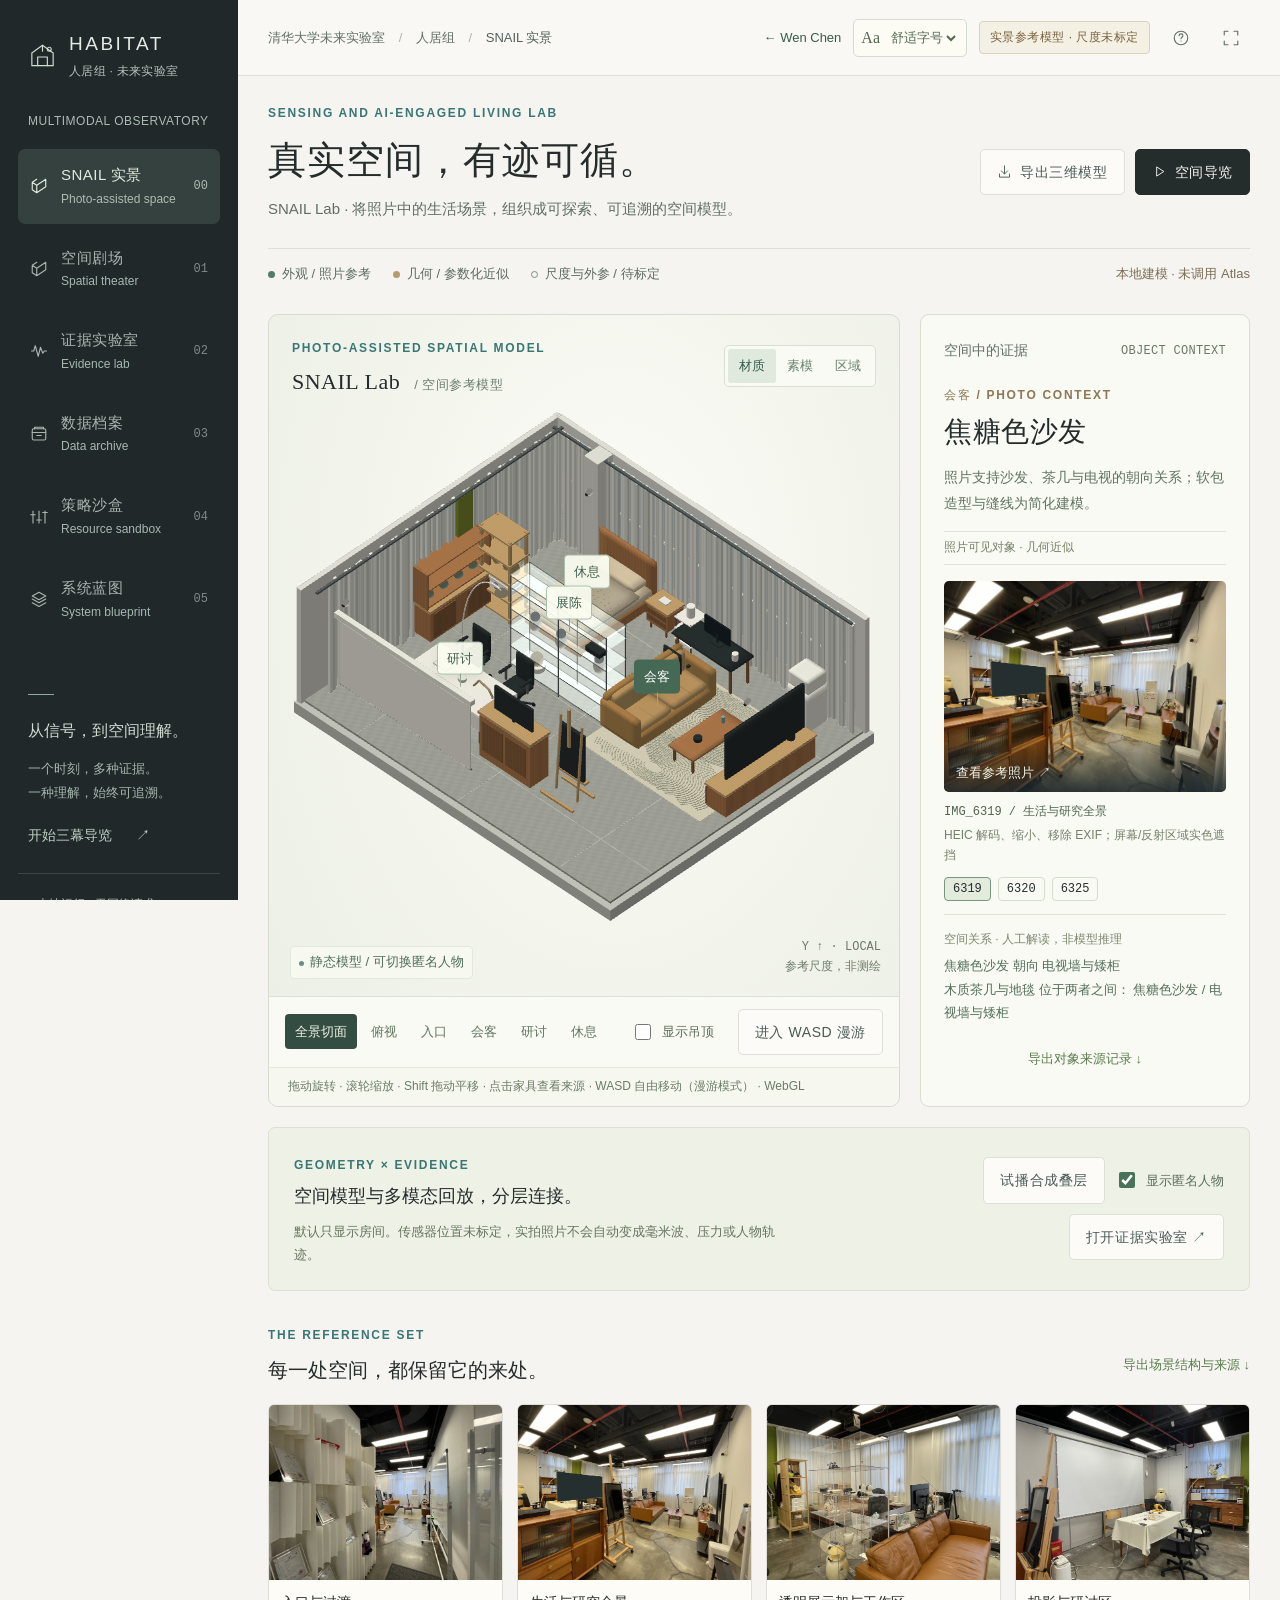
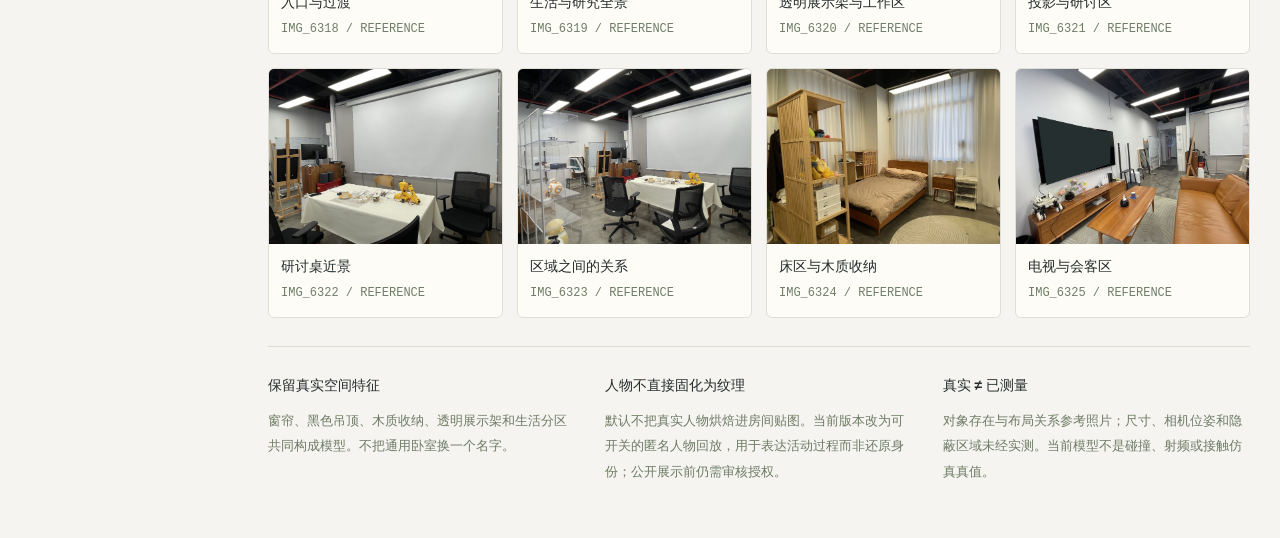
==== habitat-studio/index.html @ 2fb448a6 "Update Wen Chen signature and Kaiwu founding date; integrate SNAIL Lab experience" ====
<!doctype html>
<html lang="zh-CN">
<head>
<meta charset="UTF-8"><meta name="viewport" content="width=device-width,initial-scale=1">
<meta http-equiv="Content-Security-Policy" content="default-src 'none'; script-src 'unsafe-inline'; style-src 'unsafe-inline'; img-src data: blob:; media-src blob:; connect-src 'none'; font-src 'none'; object-src 'none'; base-uri 'none'; form-action 'none'">
<title>Habitat Studio · SNAIL Lab | Wen Chen</title>
<meta name="description" content="Explore the photo-assisted SNAIL Lab spatial reference model, walk through the room, and inspect synthetic multimodal replay in Habitat Studio.">
<style>:root{--bg:#f5f4f0;--paper:#fffefa;--ink:#252c2c;--muted:#626f68;--line:#dfdfd8;--teal:#3a7774;--teal-light:#e8f0ea;--gold:#8b704b;--sidebar:#20282a;--accent:#a8c9bc;--danger:#a25948;--serif:Georgia,'Noto Serif CJK SC','Songti SC',SimSun,serif;--sans:-apple-system,BlinkMacSystemFont,'Segoe UI','PingFang SC','Microsoft YaHei','Noto Sans CJK SC',sans-serif;--mono:'SFMono-Regular',Consolas,'Liberation Mono',monospace}
*{box-sizing:border-box}body{margin:0;background:var(--bg);color:var(--ink);font:1rem/1.6 var(--sans);-webkit-font-smoothing:antialiased}button,input,select{font:inherit}button{cursor:pointer;color:inherit}button:disabled{cursor:not-allowed;opacity:.45}button,a,input,select{ -webkit-tap-highlight-color:transparent}button:focus-visible,input:focus-visible,select:focus-visible{outline:2px solid var(--teal);outline-offset:4px}button{border:0;background:none}svg{width:18px;height:18px;fill:none;stroke:currentColor;stroke-width:1.5;stroke-linecap:round;stroke-linejoin:round;display:block}h1,h2,h3,p{margin:0}h3{font-size:1.1875rem;font-weight:560}small{font-size:0.8125rem}b,strong{font-weight:580}.mono{font-family:var(--mono);font-variant-numeric:tabular-nums}.muted{color:var(--muted)}[hidden]{display:none!important}.sidebar{position:fixed;inset:0 auto 0 0;width:204px;background:var(--sidebar);color:#e5e9e4;padding:34px 20px;z-index:20;display:flex;flex-direction:column}.brand{display:flex;align-items:center;gap:11px;padding:0 8px 43px}.brand-mark{display:grid;place-items:center;width:36px;height:40px}.brand-mark svg{width:31px;height:34px;stroke:#ceddce;stroke-width:1.2;fill:none}.brand strong{display:block;font-size:1.25rem;line-height:1.3;letter-spacing:4px;font-weight:500}.brand span{display:block;letter-spacing:5px;font-size:0.75rem;color:#9ca8a5;margin-top:3px}.side-caption{font-size:0.75rem;letter-spacing:2.2px;color:#92a09e;padding:0 14px 17px}nav{display:grid;gap:8px}.nav-item{width:100%;padding:15px 11px;display:flex;gap:12px;text-align:left;align-items:center;border-radius:7px;color:#aab4b0;transition:.2s}.nav-item>span:first-child{width:19px}.nav-item>span:nth-child(2){flex:1;font-size:1rem;letter-spacing:1px}.nav-item small{display:block;color:#82908d;font-size:0.75rem;letter-spacing:.3px;margin-top:2px}.nav-item i{font:0.75rem var(--mono);opacity:.45}.nav-item.active{background:#35413f;color:#e2ebdf}.nav-item.active small{color:#acbcb2}.nav-item:hover{background:#2c3837}.side-story{margin:auto 10px 32px;padding-top:36px}.side-rule{width:26px;height:1px;background:#8eac99;margin-bottom:23px}.side-story>span{font:1rem var(--serif);color:#d1d9d0}.side-story p{font-size:0.8125rem;line-height:2.1;color:#8f9d98;margin:12px 0 16px}.side-story button{padding:0;font-size:0.875rem;color:#bdd0c1}.side-story button span{margin-left:20px}.sidebar-bottom{padding:20px 8px 0;border-top:1px solid #3b4643;color:#a0ada6;font-size:0.75rem}.status-dot{display:inline-block;width:5px;height:5px;border-radius:50%;background:#659087;margin-right:6px}.sidebar-bottom small{font-size:0.75rem;color:#71837c;letter-spacing:1px;display:block;margin-top:8px}.workspace{margin-left:204px}.topbar{height:65px;border-bottom:1px solid var(--line);display:flex;align-items:center;justify-content:space-between;padding:0 34px;background:rgba(250,249,246,.9)}.breadcrumb{font-size:0.875rem;color:var(--muted)}.breadcrumb span{margin:0 14px;color:#b0b4ad}.breadcrumb b{color:#53615b;font-weight:500}.header-actions{display:flex;align-items:center;gap:15px}.source-badge{border:1px solid #d7d3bc;color:#89764c;background:#f4f0e3;padding:5px 10px;border-radius:4px;font-size:0.8125rem;letter-spacing:.5px}.icon-button{width:31px;height:31px;display:inline-flex;align-items:center;justify-content:center;border-radius:4px;color:var(--muted);font-size:1.75rem;font-weight:300}.icon-button:hover{background:#e8e8e1;color:var(--ink)}main{padding:28px 34px 125px;max-width:1860px;margin:auto}.page{display:none}.page.active{display:block;animation:pageIn .28s ease}@keyframes pageIn{from{opacity:.3;transform:translateY(4px)}to{opacity:1;transform:none}}.page-heading{display:flex;justify-content:space-between;align-items:center;gap:20px;margin-bottom:25px}.eyebrow{font-size:0.75rem;font-weight:550;letter-spacing:2.4px;color:var(--teal)}h1{font:500 2.375rem/1.5 var(--serif);letter-spacing:2px;margin:9px 0 6px}.page-heading p{color:var(--muted);font-size:0.875rem;letter-spacing:.3px}.heading-actions{display:flex;gap:10px;padding-top:17px}.button{display:inline-flex;align-items:center;justify-content:center;gap:8px;padding:11px 16px;border-radius:5px;font-size:0.875rem;letter-spacing:.6px;transition:.2s;white-space:nowrap}.button svg{width:15px;height:15px}.button.primary{background:var(--ink);color:#f5f4ee;border:1px solid var(--ink)}.button.primary:hover{background:#41605a;border-color:#41605a}.button.secondary{background:#fcfbf7;border:1px solid var(--line);color:#4a5b56}.button.secondary:hover{border-color:#a6b8ad;background:#f3f4ee}.session-strip{display:flex;align-items:center;justify-content:space-between;gap:10px;padding:12px 0;border-top:1px solid var(--line);border-bottom:1px solid var(--line);margin-bottom:18px;font-size:0.8125rem;color:var(--muted)}.session-title{display:flex;align-items:center;gap:10px}.tiny-square{display:inline-block;width:5px;height:5px;background:var(--gold)}.session-title select{border:0;background:transparent;max-width:255px;color:#465650;outline:none;font-size:0.875rem}.session-meta{display:flex;gap:23px;align-items:center}.session-meta b{color:#3d4d47;margin-left:7px;font:0.875rem var(--mono)}.theater-layout{display:grid;grid-template-columns:minmax(0,1fr) 272px;gap:18px}.stage-card{border:1px solid var(--line);background:radial-gradient(ellipse at 51% 45%,#fafbf8,#efeee6);border-radius:9px;overflow:hidden;min-width:0;position:relative}.stage-top{display:flex;justify-content:space-between;align-items:center;padding:20px 23px 0;position:absolute;top:0;left:0;width:100%;z-index:2;pointer-events:none}.stage-top h2{font-size:1.125rem;font-weight:500;letter-spacing:1px;margin-top:4px}.stage-top h2 span{color:#97a198;font:italic 1rem var(--serif);margin-left:7px}.stage-top .eyebrow{color:#839386;font-size:0.75rem}.stage-controls{display:flex;align-items:center;gap:5px;pointer-events:auto}.pill{font-size:0.75rem;display:flex;gap:6px;align-items:center;border:1px solid #d8ddd1;background:#f8faf3;padding:7px 9px;border-radius:50px;color:#687d6b}.pill svg{width:12px;height:12px}.pill:not(.active){color:#927055;border-color:#d9cbbb;background:#f4eae0}.scene-wrap{height:413px;position:relative;overflow:hidden;touch-action:none}.scene-wrap>canvas{display:block;width:100%;height:100%;cursor:grab;touch-action:none}.scene-wrap>canvas:active{cursor:grabbing}.scene-coordinates{position:absolute;left:20px;bottom:49px;display:flex;align-items:center;gap:10px;color:#8e9a8e;font:0.75rem var(--mono)}.scene-coordinates>span:first-child{border:1px solid #c6cfc2;padding:2px 5px}.scene-caption{position:absolute;bottom:19px;left:21px;font-size:0.75rem;color:#69786b;pointer-events:none}.scene-hint{position:absolute;right:18px;bottom:19px;font-size:0.75rem;color:#8c978b;pointer-events:none}.sensor-labels{position:absolute;inset:0;pointer-events:none}.sensor-pin{position:absolute;pointer-events:auto;transform:translate(-50%,-100%);border:1px solid #bbcfc1;background:rgba(255,255,247,.93);color:#4d6e5b;border-radius:3px;padding:3px 6px;font-size:0.75rem;white-space:nowrap;box-shadow:0 2px 8px #5966520b}.sensor-pin::after{content:'';position:absolute;width:1px;height:9px;background:#aac0ac;left:50%;bottom:-10px}.sensor-pin:hover{background:#355c50;color:white}.layer-tabs{height:60px;display:flex;align-items:stretch;justify-content:center;border-top:1px solid #d9dfd1;background:#f8f9f2aa;gap:14px;padding:0 20px}.layer-tabs button{font-size:0.8125rem;flex:1;color:#849080;padding:10px 2px;position:relative}.layer-tabs small{display:block;font-size:0.75rem;letter-spacing:1.2px;margin-top:2px}.layer-tabs button.active{color:#355f4c}.layer-tabs button.active::after{content:'';position:absolute;height:2px;bottom:0;left:18%;right:18%;background:#709f80}.evidence-card{background:var(--paper);border:1px solid var(--line);border-radius:9px;padding:21px 21px 16px;display:flex;flex-direction:column;min-height:473px}.section-label{display:flex;align-items:center;justify-content:space-between;gap:8px;font-size:0.875rem;color:#61716a}.section-label>.mono{font-size:0.75rem;color:#9c9d92}.tiny-label{font:0.75rem var(--mono);letter-spacing:.8px;color:#939b92}.event-kicker{font-size:0.75rem;letter-spacing:1px;color:var(--gold);margin-top:23px}.evidence-card>h2{font:1.75rem var(--serif);letter-spacing:1px;line-height:1.6;margin:5px 0 10px}.event-copy{font-size:0.8125rem;line-height:1.9;color:#7a867d;min-height:39px}.event-source{display:flex;align-items:center;gap:5px;color:#8b917f;font-size:0.75rem;margin-top:12px}.event-source svg{width:11px;height:11px}.evidence-rule{height:1px;background:#e6e7dc;margin:18px 0 15px}#evidence-list{padding-top:8px}.evidence-row{display:flex;align-items:center;gap:8px;width:100%;padding:8px 0;border-bottom:1px solid #eeeee6;text-align:left;font-size:0.8125rem}.evidence-row svg{width:13px;height:13px;color:#5c8672}.evidence-row>div{flex:1}.evidence-row small{display:block;font-size:0.75rem;color:#959b8f;margin-top:2px}.evidence-row em{font:0.75rem var(--mono);color:#809177}.evidence-jump{text-align:left;padding:13px 0 8px;color:#426e59;font-size:0.75rem}.evidence-jump span{float:right}.evidence-note{font-size:0.75rem;line-height:1.75;color:#9ba08f;margin-top:auto;padding-top:8px}.sensor-section-title{display:flex;justify-content:space-between;gap:10px;font-size:0.8125rem;margin:22px 0 10px;color:#5c6b61}.sensor-section-title span+span{font-size:0.75rem;color:#909c8e}.sensor-grid{display:grid;grid-template-columns:repeat(6,minmax(0,1fr));gap:10px}.sensor-tile{background:var(--paper);border:1px solid var(--line);border-radius:6px;padding:12px 11px 8px;min-width:0;text-align:left;transition:.2s;overflow:hidden;position:relative}.sensor-tile:hover{transform:translateY(-2px);border-color:#99b69e;box-shadow:0 5px 15px #25362a09}.sensor-tile.selected{border-color:#719988}.sensor-tile-head{display:flex;align-items:center;justify-content:space-between;font-size:0.8125rem}.sensor-tile-head small{font-size:0.75rem;color:#9d9d8f}.sensor-tile-title{display:flex;align-items:center;gap:5px}.sensor-tile-title svg{width:12px;height:12px;color:#678571}.sensor-tile canvas{display:block;width:100%;height:45px;margin-top:6px}.sensor-tile-foot{display:flex;justify-content:space-between;color:#8c9887;font-size:0.75rem}.sensor-tile-foot b{color:#6e816d;font:0.75rem var(--mono)}.replay-bar{position:fixed;bottom:0;left:204px;right:0;min-height:91px;display:flex;align-items:center;gap:22px;padding:18px 34px 22px;background:#fafaf5f5;border-top:1px solid var(--line);z-index:15;backdrop-filter:blur(12px)}.transport{display:flex;align-items:center;gap:13px;flex-shrink:0}.play-button{width:36px;height:36px;border-radius:50%;background:#2c3833;color:#ebf0e3;display:grid;place-items:center}.play-button svg{width:15px;height:15px}.transport>div{display:flex;align-items:baseline;gap:6px}.transport strong{font-size:1rem;font-weight:500}.transport small{font-size:0.8125rem;color:#90978b;font-family:var(--mono)}.transport select{border:1px solid var(--line);border-radius:3px;font-size:0.8125rem;color:#63725f;background:transparent;padding:4px}.timeline-block{flex:1;min-width:60px}.timeline-legend{display:flex;justify-content:space-between;color:#71816b;font-size:0.75rem;margin-bottom:9px}.timeline-legend>span+span{color:#9a9e90;font-size:0.75rem}.timeline-track{height:18px;position:relative;background:#ebeee3;border-radius:3px}#timeline-events{position:absolute;inset:0;display:flex;gap:2px;overflow:hidden;border-radius:3px}.timeline-segment{height:100%;background:#d8e2d3;position:relative;overflow:hidden;text-align:center;font-size:0.75rem;color:#788a72;line-height:18px;white-space:nowrap;border:0;padding:0}.timeline-segment:nth-child(even){background:#e1e4d6}.timeline-segment.current{background:#adccad;color:#355d42}#timeline-cursor{position:absolute;top:-4px;bottom:-4px;width:1.5px;background:#345e45;pointer-events:none;z-index:2}#timeline-cursor:before{content:'';position:absolute;top:0;left:-2.3px;width:6px;height:4px;background:#345e45}#timeline{position:absolute;inset:-5px 0;margin:0;width:100%;height:28px;opacity:0;cursor:ew-resize}.notice{display:flex;align-items:flex-start;gap:10px;border:1px solid #dcdcca;background:#f1f1e5;color:#7f8465;padding:12px 16px;border-radius:5px;font-size:0.875rem;line-height:1.9;margin-bottom:18px}.notice svg{width:16px;flex-shrink:0;margin-top:2px}.lab-grid{display:grid;grid-template-columns:repeat(3,1fr);gap:18px}.panel{background:var(--paper);border:1px solid var(--line);border-radius:8px;padding:24px;min-width:0}.panel-head{display:flex;justify-content:space-between;align-items:center;gap:10px;margin-bottom:19px}.panel-head h3{font-size:1.125rem}.lab-card{background:var(--paper);border:1px solid var(--line);border-radius:8px;overflow:hidden;min-width:0}.lab-card-head{display:flex;align-items:center;justify-content:space-between;padding:18px 18px 8px}.lab-card-head h3{font-size:1rem;display:flex;align-items:center;gap:8px}.lab-card-head h3 svg{width:14px;color:#659274}.lab-card-head button{font-size:1.125rem;color:#919887}.lab-canvas{height:155px;display:block;width:100%;padding:0}.lab-card-foot{display:flex;align-items:center;justify-content:space-between;border-top:1px solid #e9ebdf;padding:11px 18px;font-size:0.75rem;color:#7e8e78}.lab-card-foot span+span{font-family:var(--mono);color:#647c5e}.alignment-panel{display:flex;justify-content:space-between;align-items:center;margin-top:20px;gap:30px}.alignment-panel h3{font-size:1.125rem;margin:8px 0}.alignment-panel p{font-size:0.875rem;color:#81907a;max-width:680px;line-height:1.9}.formula{white-space:nowrap;font:1.625rem var(--serif);padding:12px 20px;border-left:1px solid var(--line);color:#57724e}.formula small{font:0.75rem var(--sans);display:block;line-height:1.8;margin-top:12px;color:#849879}.archive-stats{display:grid;grid-template-columns:repeat(4,1fr);gap:15px;margin-bottom:20px}.stat-card{padding:22px;background:var(--paper);border:1px solid var(--line);border-radius:7px}.stat-card small{color:#8e9889;font-size:0.75rem}.stat-card strong{display:block;font:2.125rem var(--serif);margin:8px 0;color:#38513b}.stat-card p{font-size:0.75rem;color:#909a88}.archive-layout{display:grid;grid-template-columns:1.45fr 1fr;gap:18px;margin-bottom:20px}.search-input{border:1px solid var(--line);border-radius:4px;padding:11px 12px;background:#fbfbf4;width:100%;font-size:0.875rem;color:#506646;margin-bottom:12px}.archive-event{display:flex;align-items:center;gap:14px;width:100%;text-align:left;padding:12px 0;border-bottom:1px solid #eceee1}.archive-event>.mono{color:#80946e;font-size:0.875rem}.archive-event>div{flex:1}.archive-event b{font-size:0.9375rem}.archive-event small{display:block;color:#94a183;font-size:0.75rem;margin-top:2px}.archive-event>span:last-child{color:#a2ab92}.provenance-panel dl{margin:0 0 18px}.provenance-panel dt{font-size:0.75rem;color:#9ca18d;margin-bottom:3px}.provenance-panel dd{font-size:0.875rem;color:#5f7353;line-height:1.8;margin:0 0 13px;overflow-wrap:anywhere}.full-width{width:100%}.text-button{color:#5b7e4e;font-size:0.875rem;padding:12px 0}.table-scroll{overflow-x:auto}.data-table{width:100%;border-collapse:collapse;font-size:0.875rem;min-width:500px}.data-table th{text-align:left;color:#7d8b6e;font-weight:500;padding:11px;background:#f3f5eb;font-size:0.8125rem}.data-table td{padding:12px;border-bottom:1px solid #e6eadb;color:#6b7d5c}.data-table td:nth-child(2),.data-table td:nth-child(3){font-family:var(--mono)}.footnote{font-size:0.75rem;color:#8f9b80;line-height:1.95;margin-top:14px}.storage-flow{display:flex;align-items:center;gap:25px;margin:25px 0 0;border-top:1px solid var(--line);padding-top:25px}.storage-flow>div{flex:1}.storage-flow small{font-size:0.75rem;letter-spacing:1px;color:#9a9f86}.storage-flow h3{font:1.25rem var(--serif);margin:10px 0;color:#5e7751}.storage-flow p{font-size:0.8125rem;line-height:1.8;color:#819372}.storage-flow>span{color:#9eb08e;font-size:1.375rem}.scheduler-layout{display:grid;grid-template-columns:320px 1fr;gap:22px}.scheduler-input .field-label{margin-top:22px}.field-label{display:flex;justify-content:space-between;font-size:0.875rem;color:#6a7b5d;margin-bottom:9px;gap:10px}.field-label b{font:0.875rem var(--mono);color:#476540}.form-select,.form-input{width:100%;padding:9px 11px;border:1px solid var(--line);border-radius:4px;background:#fbfcf3;font-size:0.875rem;color:#5e7553}input[type=range]{accent-color:#5d8b64;width:100%}.check-row{display:flex;gap:10px;margin:22px 0;font-size:0.8125rem;color:#697d5d;align-items:flex-start}.check-row small{font-size:0.75rem;display:block;margin-top:6px;color:#919d82}.check-row input{accent-color:#527c56;margin-top:5px}.schedule-metrics{display:flex;gap:30px;border-bottom:1px solid var(--line);padding:0 0 22px;margin-bottom:20px}.schedule-metrics>div{flex:1}.schedule-metrics small{font-size:0.8125rem;color:#909a85}.schedule-metrics strong{display:block;font:1.875rem var(--serif);color:#41613b;margin-top:8px}.schedule-row{display:grid;grid-template-columns:95px 1fr 75px;align-items:center;gap:20px;margin:16px 0;font-size:0.875rem;color:#6f8061}.schedule-meter{height:6px;background:#e8eddd;border-radius:3px;overflow:hidden}.schedule-meter>div{height:100%;background:#86a57b}.schedule-row small{text-align:right;font-family:var(--mono);font-size:0.75rem}.tag{display:inline-flex;font-size:0.75rem;padding:4px 8px;background:#e5eddb;color:#6c8757;border:1px solid #d6e1ca;border-radius:3px}.tag.outline{background:transparent;color:#8a9b79}.principle-panel{display:flex;align-items:center;gap:24px;margin-top:24px}.principle-panel .serif-number{font:4.0625rem var(--serif);color:#c0cdb1;line-height:1}.principle-panel h3{font:1.25rem var(--serif);margin-bottom:9px;color:#657c51}.principle-panel p{font-size:0.875rem;color:#8a9a79;line-height:1.95}.blueprint{max-width:990px;margin:0 auto}.blueprint-layer{position:relative;border:1px solid #dae2d1;border-radius:8px;background:#fafcf4;text-align:center;padding:22px}.blueprint-layer small{font-size:0.75rem;letter-spacing:2px;color:#8e9f7d}.blueprint-layer h3{font:1.625rem var(--serif);margin:8px 0;color:#566e42}.blueprint-layer p{font-size:0.875rem;line-height:2;color:#7e9169}.blueprint-layer .tag{margin-top:12px}.blueprint-layer.experience{background:#28382e;border-color:#28382e}.blueprint-layer.experience h3{font-size:2.125rem;letter-spacing:1px;color:#e5ebd9}.blueprint-layer.experience p{color:#a7baa0}.blueprint-layer.experience small{color:#91ab87}.blueprint-layer.experience .tag{background:#3d5340;color:#bcd0ac;border-color:#52654b}.blueprint-arrow{text-align:center;font-size:0.75rem;color:#9aa78a;padding:12px;letter-spacing:1px}.blueprint-split{display:grid;grid-template-columns:1fr 1fr;gap:20px}.blueprint-layer.storage{background:#e9eede}.architecture-notes{display:grid;grid-template-columns:1fr 1fr;gap:20px;margin-top:30px}.architecture-notes h3{font-size:1rem;margin-bottom:10px}.architecture-notes p{font-size:0.875rem;color:#849573;line-height:2}.drawer-backdrop{position:fixed;inset:0;background:#1c282333;z-index:30;backdrop-filter:blur(2px)}.drawer{position:fixed;inset:0 0 0 auto;width:470px;max-width:100vw;background:#fbfcf5;border-left:1px solid #d9e0cf;box-shadow:-20px 0 70px #1e302621;z-index:31;padding:32px;overflow:auto;animation:drawerIn .2s}@keyframes drawerIn{from{transform:translateX(100%)}to{transform:none}}.drawer-heading{display:flex;align-items:center;justify-content:space-between;gap:15px}.drawer-heading h2{font:2rem var(--serif);margin-top:10px;color:#455d38}.drawer>p{font-size:0.875rem;color:#859773;line-height:2;margin-top:18px}.drawer-chart{height:250px;position:relative;border:1px solid #dfe6d5;background:#f2f5e9;border-radius:6px;margin:24px 0 12px;overflow:hidden}.drawer-chart canvas{display:block;width:100%;height:100%}.drawer-chart video{position:absolute;inset:0;width:100%;height:100%;object-fit:contain;background:#202d25}.video-hidden-label{position:absolute;inset:0;display:grid;place-items:center;padding:20px;text-align:center;color:#8f9b83;background:#ecf1e4;font-size:0.875rem}.drawer-value{font:0.9375rem var(--mono);color:#74955d;line-height:1.8;margin:12px 0 20px;min-height:23px}.drawer .notice{font-size:0.8125rem;display:block}.drawer .field-label{margin-top:18px}.tour-overlay{position:absolute;inset:auto 28px 45px auto;background:rgba(33,51,41,.96);color:#e9eedf;width:280px;padding:22px;border:1px solid #5d7254;border-radius:7px;box-shadow:0 8px 40px #26392230;z-index:4}.tour-overlay>div{display:flex;justify-content:space-between;align-items:center}.tour-overlay .eyebrow{color:#aabf96}.tour-overlay h3{font:1.5rem var(--serif);margin:5px 0 12px;color:#eff1e5}.tour-overlay p{font-size:0.8125rem;color:#b7c7a5;line-height:1.9}.tour-overlay button{color:#c6d9b0;font-size:0.8125rem}.tour-overlay .icon-button{font-size:1.375rem;width:20px;height:20px}.tour-overlay .text-button{margin-top:5px;padding-bottom:0}dialog{width:650px;max-width:90vw;padding:35px;border:1px solid #dde4d3;border-radius:9px;background:#fcfdf6;color:var(--ink);box-shadow:0 20px 100px #23302555}dialog::backdrop{background:#25352d77;backdrop-filter:blur(4px)}.dialog-top{display:flex;justify-content:space-between;align-items:center}dialog h2{font:2rem var(--serif);margin:12px 0 15px;color:#4e673e}dialog>p{font-size:0.9375rem;color:#7d906e;line-height:2}.help-grid{display:grid;grid-template-columns:1fr 1fr;gap:25px;margin:25px 0}.help-grid b{font-size:1rem;color:#62834d}.help-grid p{font-size:0.875rem;line-height:1.9;color:#8a9a79;margin-top:7px}dialog .button{margin-top:22px}#toast{position:fixed;bottom:110px;left:calc(50% + 80px);transform:translateX(-50%) translateY(20px);max-width:80vw;background:#2d4333;color:#e6edd9;border:1px solid #59784e;padding:12px 20px;border-radius:5px;box-shadow:0 8px 30px #25372b22;font-size:0.875rem;opacity:0;transition:.2s;pointer-events:none;z-index:50}#toast.show{opacity:1;transform:translateX(-50%)}#drop-zone{position:fixed;inset:20px;background:#e5efddf5;border:2px dashed #85a66c;border-radius:20px;z-index:100;display:flex;align-items:center;justify-content:center;flex-direction:column;font:1.875rem var(--serif);color:#577948;pointer-events:none}#drop-zone span{font:0.9375rem var(--sans);margin-top:16px;color:#8c9e7f}.empty{padding:25px;text-align:center;color:#9aa88d;font-size:0.875rem}
@media(min-width:1550px){.theater-layout{grid-template-columns:minmax(0,1fr) 305px}.scene-wrap{height:470px}.sensor-tile canvas{height:58px}.evidence-card{padding:25px}.event-copy{font-size:0.875rem}.evidence-row{padding:11px 0}.evidence-note{font-size:0.75rem}.stage-top{padding:25px 30px}.sensor-tile{padding:15px}.page-heading{margin-bottom:28px}h1{font-size:2.625rem}}
@media(max-width:1200px){.sidebar{width:174px;padding:28px 14px}.workspace{margin-left:174px}.replay-bar{left:174px;padding-left:24px;padding-right:24px}.brand{gap:5px;padding-left:3px}.nav-item{gap:8px}.nav-item i{display:none}.nav-item>span:nth-child(2){font-size:0.9375rem}main{padding:24px 24px 120px}.topbar{padding:0 24px}.theater-layout{grid-template-columns:minmax(0,1fr) 237px;gap:12px}.evidence-card{padding:19px 16px}.scene-wrap{height:410px}.heading-actions{gap:7px}.button{padding:10px 12px}h1{font-size:2.125rem}.session-meta{gap:13px}.session-meta>span:last-child{display:none}.stage-top{padding:17px 15px}.stage-top h2 span{display:none}.sensor-grid{gap:7px}.sensor-tile{padding:10px 8px}.sensor-tile-title{gap:3px}.scene-hint{display:none}.layer-tabs{gap:7px;padding:0 10px}.breadcrumb{font-size:0.8125rem}.scheduler-layout{grid-template-columns:280px 1fr}.schedule-metrics{gap:15px}.schedule-metrics strong{font-size:1.75rem}.lab-grid{gap:12px}.header-actions{gap:8px}}
@media(max-width:980px){.sidebar{width:77px;padding:25px 8px}.brand{padding:0 11px 35px}.brand>div+div,.side-caption,.nav-item>span:nth-child(2),.side-story,.sidebar-bottom{display:none}.nav-item{justify-content:center;padding:20px 0}.workspace{margin-left:77px}.replay-bar{left:77px;gap:15px}.theater-layout{grid-template-columns:minmax(0,1fr) 240px}.sensor-grid{grid-template-columns:repeat(3,1fr)}.sensor-tile canvas{height:48px}.scene-wrap{height:422px}.session-strip{flex-wrap:wrap}.page-heading{align-items:flex-start}.heading-actions{flex-direction:column;padding-top:0}.page-heading p{max-width:360px}.lab-grid{grid-template-columns:repeat(2,1fr)}.alignment-panel{flex-direction:column;align-items:flex-start}.formula{border:0;padding:0}.timeline-legend>span+span{display:none}.schedule-row{grid-template-columns:70px 1fr 65px;gap:10px}.scheduler-layout{grid-template-columns:1fr}.archive-layout{grid-template-columns:1fr}.archive-stats{gap:10px}.stat-card{padding:15px}.stat-card strong{font-size:1.75rem}}
@media(max-width:680px){.sidebar{width:55px;padding:22px 4px}.brand{padding:0 6px 23px}.brand-mark{width:34px}.nav-item{padding:17px 0}.workspace{margin-left:55px}.replay-bar{left:55px;flex-wrap:wrap;padding:10px 14px;gap:9px;min-height:110px}.transport{gap:10px}.timeline-block{order:3;flex-basis:100%}.replay-bar>.icon-button{margin-left:auto}.transport strong{font-size:0.9375rem}.topbar{height:53px;padding:0 15px}.breadcrumb{display:none}.header-actions{width:100%;justify-content:flex-end}.source-badge{font-size:0.75rem;margin-right:auto}.topbar .icon-button{width:25px;height:25px}main{padding:22px 14px 135px}.page-heading{display:block;margin-bottom:18px}.page-heading h1{font-size:1.75rem;letter-spacing:1px}.page-heading p{font-size:0.8125rem}.eyebrow{font-size:0.75rem;letter-spacing:1.8px}.heading-actions{flex-direction:row;margin-top:16px}.page-heading>button{margin-top:15px}.theater-layout{grid-template-columns:1fr}.evidence-card{min-height:0}.event-kicker{margin-top:12px}.event-copy{min-height:0}.evidence-card>h2{font-size:1.625rem}.evidence-rule{margin:14px 0}#evidence-list{display:grid;grid-template-columns:1fr 1fr;gap:10px}.evidence-jump{padding-bottom:3px}.evidence-note{margin-top:3px}.stage-top{padding:16px}.scene-wrap{height:350px}.sensor-section-title{display:block}.sensor-section-title>span+span{display:block;margin-top:5px}.sensor-grid{grid-template-columns:repeat(2,1fr)}.scene-coordinates{bottom:46px;font-size:0.75rem}.layer-tabs{height:54px}.stage-controls{gap:1px}.stage-controls .icon-button{width:25px}.pill{font-size:0.75rem;padding:6px}.stage-top h2{font-size:1rem}.session-title{gap:8px}.session-title select{max-width:210px;font-size:0.8125rem}.session-meta{font-size:0.75rem}.lab-grid{grid-template-columns:1fr}.lab-canvas{height:185px}.panel{padding:19px}.archive-stats{grid-template-columns:repeat(2,1fr)}.storage-flow{flex-direction:column;align-items:flex-start;gap:12px}.storage-flow>span{transform:rotate(90deg)}.blueprint-split,.architecture-notes{grid-template-columns:1fr}.blueprint-layer{padding:20px 15px}.blueprint-layer h3{font-size:1.375rem}.blueprint-layer p{font-size:0.8125rem}.schedule-metrics{gap:10px}.schedule-metrics strong{font-size:1.5rem}.schedule-row{grid-template-columns:80px 1fr 55px}.principle-panel{gap:15px}.principle-panel h3{font-size:1.125rem}.principle-panel .serif-number{font-size:2.5rem}.drawer{padding:24px}.drawer-chart{height:230px}.tour-overlay{width:235px;right:15px;bottom:45px;padding:17px}.tour-overlay h3{font-size:1.25rem}.help-grid{grid-template-columns:1fr;gap:16px}dialog{padding:24px}dialog h2{font-size:1.625rem}#toast{left:calc(50% + 20px);bottom:130px;width:max-content;max-width:82vw}.evidence-row small{font-size:0.75rem}}
@media(prefers-reduced-motion:reduce){*,*::before,*::after{animation:none!important;transition:none!important;scroll-behavior:auto!important}}

/* Readability build 1.1: scalable typography, adequate space, explicit affiliation.
   All content font sizes are in rem; no external fonts. */
:root{font-size:16px;--rail:238px}
:root[data-type-scale="large"]{font-size:18px}
body{font-size:1rem;line-height:1.65}
.sidebar{width:var(--rail);padding:30px 18px;overflow-y:auto}
.workspace{margin-left:var(--rail)}
.replay-bar{left:var(--rail);min-height:108px;padding:18px 30px;gap:20px}
.brand{padding:0 7px 31px;gap:10px;flex-shrink:0}
.brand strong{font-size:1.1875rem;letter-spacing:2.5px;line-height:1.5}
.brand span{font-size:.75rem;letter-spacing:.3px;color:#b5c2ba;white-space:nowrap}
.brand-mark{flex:0 0 34px}
.side-caption{font-size:.75rem;letter-spacing:.5px;padding:0 10px 17px;color:#adbbb4}
.nav-item{padding:14px 12px;gap:12px}
.nav-item>span:nth-child(2){font-size:.9375rem;letter-spacing:.5px;min-width:0}
.nav-item small{font-size:.75rem;letter-spacing:0;color:#a6b8af}
.nav-item i{font-size:.75rem;opacity:.7}
.side-story{padding-top:30px;margin:28px 10px 24px}
.side-story>span{font-size:1rem}
.side-story p{font-size:.8125rem;color:#a5b6ac;line-height:1.9}
.side-story button{font-size:.875rem}
.sidebar-bottom{margin-top:auto;font-size:.75rem;line-height:1.8;color:#afc0b4}
.sidebar-bottom small{font-size:.75rem;letter-spacing:.4px;color:#a0b4a6}
.topbar{height:auto;min-height:76px;padding:14px 30px;gap:18px;flex-wrap:wrap}
.breadcrumb{font-size:.8125rem;line-height:1.8;min-width:0}
.breadcrumb span{margin:0 10px}
.header-actions{gap:12px;flex-wrap:wrap}
.source-badge{font-size:.75rem;color:#79623d;padding:6px 10px;white-space:normal}
.icon-button{width:38px;height:38px;flex-shrink:0}
.type-control{display:flex;align-items:center;gap:7px;border:1px solid #d6dbcf;background:#fcfcf5;border-radius:5px;padding:4px 7px;color:#536951}
.type-control>span{font:1rem var(--serif)}
.type-control select{background:transparent;border:0;color:inherit;padding:4px 0;font-size:.8125rem;max-width:8rem;min-height:28px;cursor:pointer}
main{padding:28px 30px 154px}
.page-heading{gap:20px;align-items:center}
.page-heading>div:first-child{min-width:0}
h1{font-size:2.375rem;line-height:1.4;margin:10px 0 8px}
.page-heading p{font-size:.9375rem;line-height:1.85;letter-spacing:0}
.eyebrow{font-size:.75rem;letter-spacing:1.7px}
.heading-actions{flex-shrink:0;flex-wrap:wrap}
.button{font-size:.875rem;padding:11px 16px;min-height:44px;white-space:normal;line-height:1.6}
.session-strip{font-size:.8125rem;padding:13px 0;flex-wrap:wrap;gap:10px 20px}
.session-title{min-width:0;flex-wrap:wrap;gap:8px}
.session-title select{font-size:.875rem;max-width:min(100%,320px);min-height:32px}
.session-meta{font-size:.8125rem;flex-wrap:wrap;gap:16px}
.session-meta b{font-size:.875rem}
.theater-layout{grid-template-columns:minmax(0,1fr) 320px;gap:18px;align-items:stretch}
.stage-card{display:flex;flex-direction:column}
.stage-top{position:relative;flex-shrink:0;padding:19px 20px 0;gap:8px;align-items:center}
.stage-top h2{font-size:1.125rem;margin-top:4px}
.stage-top h2 span{font-size:1rem;color:#687b69}
.stage-top .eyebrow{font-size:.75rem;color:#677e66}
.pill{font-size:.75rem;white-space:nowrap;min-height:34px;padding:7px 10px}
.scene-wrap{height:420px;min-height:390px;flex:1 0 390px}
.scene-coordinates{font-size:.75rem;color:#657664;bottom:56px}
.scene-caption{font-size:.75rem;color:#536a58;bottom:24px}
.scene-hint{font-size:.75rem;bottom:6px;right:20px;color:#63745f}
.sensor-pin{font-size:.75rem;line-height:1.3;padding:5px 7px;color:#3e634d}
.layer-tabs{height:auto;min-height:70px;flex-shrink:0;gap:8px;padding:0 13px}
.layer-tabs button{font-size:.875rem;padding:11px 3px;color:#5e725c}
.layer-tabs small{font-size:.75rem;letter-spacing:.5px}
.evidence-card{padding:22px 22px 20px;min-height:0}
.section-label{font-size:.875rem;flex-wrap:wrap}
.section-label>.mono,.tiny-label{font-size:.75rem;color:#6b7868;letter-spacing:.3px}
.event-kicker{font-size:.8125rem;margin-top:19px;color:#846841}
.evidence-card>h2{font-size:1.75rem;line-height:1.5;margin:6px 0 11px}
.event-copy{font-size:.875rem;line-height:1.9;color:#5d6f63;min-height:0}
.event-source{font-size:.75rem;color:#697764;line-height:1.8;margin-top:10px}
.evidence-rule{margin:15px 0 13px}
.evidence-row{font-size:.875rem;line-height:1.7;padding:9px 0;flex-wrap:wrap;column-gap:7px;row-gap:3px}
.evidence-row>div{min-width:112px;flex:1}
.evidence-row small{font-size:.75rem;color:#6b7a65}
.evidence-row em{font-size:.75rem;color:#5a7353;white-space:nowrap}
.evidence-jump{font-size:.8125rem;line-height:1.9;padding:14px 0 7px}
.evidence-note{font-size:.75rem;line-height:1.85;color:#6d7865;padding-top:9px}
.sensor-section-title{font-size:.875rem;flex-wrap:wrap;line-height:1.8}
.sensor-section-title span+span{font-size:.75rem;color:#6b7b64}
.sensor-grid{grid-template-columns:repeat(3,minmax(0,1fr));gap:12px}
.sensor-tile{padding:13px 13px 11px}
.sensor-tile-head{font-size:.875rem;gap:7px;flex-wrap:wrap;row-gap:0}
.sensor-tile-head small{font-size:.75rem;color:#6b7664;letter-spacing:0}
.sensor-tile-title svg{width:15px;height:15px}
.sensor-tile canvas{height:62px;margin-top:8px}
.sensor-tile-foot{font-size:.75rem;color:#677a61;gap:5px;flex-wrap:wrap}
.sensor-tile-foot b{font-size:.75rem;color:#4f6d52;white-space:normal;overflow-wrap:anywhere}
.transport{gap:12px;flex-wrap:wrap}
.transport strong{font-size:1rem}.transport small{font-size:.8125rem;color:#63715f}
.transport select{font-size:.8125rem;min-height:34px}
.play-button{width:42px;height:42px}
.timeline-legend{font-size:.75rem;gap:10px;margin-bottom:9px;color:#596e55}
.timeline-legend>span+span{font-size:.75rem;color:#64725a}
.timeline-track{height:27px}
.timeline-segment{font-size:.75rem;line-height:27px;color:#4b6545}
#timeline{height:37px}
.notice{font-size:.875rem;color:#666f4b;line-height:1.9}
.panel{padding:24px}
.panel-head{flex-wrap:wrap}.panel-head h3{font-size:1.125rem}
.lab-card-head h3{font-size:1rem}
.lab-card-foot{font-size:.8125rem;flex-wrap:wrap;gap:7px;color:#637557;line-height:1.8}
.lab-canvas{height:205px}
.alignment-panel p{font-size:.875rem;color:#687b5c;line-height:1.9}
.formula{font-size:1.5rem}.formula small{font-size:.8125rem;color:#687f5b}
.stat-card small,.stat-card p{font-size:.8125rem;color:#627756;line-height:1.85}
.archive-event{align-items:flex-start}.archive-event>div{min-width:0}.archive-event b{font-size:1rem}
.archive-event small{font-size:.8125rem;color:#687c58;line-height:1.8}
.provenance-panel dt{font-size:.8125rem;color:#687b5d}
.provenance-panel dd{font-size:.875rem;color:#566e4a}
.data-table{font-size:.875rem;line-height:1.8;min-width:640px}
.data-table th{font-size:.8125rem;color:#566d47}
.data-table td{color:#576f48}
.footnote{font-size:.8125rem;line-height:1.9;color:#627652}
.storage-flow small{font-size:.75rem;color:#697c56}
.storage-flow p{font-size:.875rem;color:#647a54;line-height:1.9}
.scheduler-layout{grid-template-columns:minmax(285px,340px) minmax(0,1fr)}
.schedule-row{grid-template-columns:105px minmax(35px,1fr) 85px;gap:16px;font-size:.9375rem}
.schedule-row small{font-size:.8125rem}
.schedule-metrics{flex-wrap:wrap;gap:18px}
.schedule-metrics small{font-size:.8125rem;color:#687854}
.schedule-metrics strong{font-size:1.75rem;white-space:nowrap}
.field-label{font-size:.875rem;flex-wrap:wrap}.field-label b{font-size:.875rem}
.form-select,.form-input{font-size:.9375rem;min-height:44px}
.check-row{font-size:.875rem;line-height:1.8}.check-row small{font-size:.8125rem;color:#687b56}
.principle-panel p,.architecture-notes p,.blueprint-layer p{font-size:.875rem;color:#657e50;line-height:1.95}
.blueprint-layer small,.blueprint-arrow{font-size:.75rem;color:#657e50;letter-spacing:1px}
.tag{font-size:.75rem;line-height:1.8;white-space:normal}
.drawer{width:540px;max-width:100vw;padding:30px}
.drawer>p{font-size:.9375rem;color:#607953;line-height:1.9}
.drawer .notice{font-size:.875rem;color:#617148;line-height:1.9}
.drawer-value{font-size:.9375rem;overflow-wrap:anywhere;color:#526e45}
.drawer-chart{height:285px}
.tour-overlay{width:320px;max-width:calc(100% - 32px);right:18px;bottom:72px;padding:23px}
.tour-overlay h3{font-size:1.375rem}
.tour-overlay p,.tour-overlay button{font-size:.875rem;line-height:1.9}
.tour-overlay p{color:#cfdec2}
dialog{max-height:90vh;overflow-y:auto}dialog>p{font-size:.9375rem;color:#60794f}
.help-grid p{font-size:.875rem;color:#667e52}.help-grid b{font-size:1rem}
#toast{font-size:.875rem;bottom:128px}
@media(min-width:1500px){.sensor-grid{grid-template-columns:repeat(6,minmax(0,1fr))}.sensor-tile{padding:12px 10px}.theater-layout{grid-template-columns:minmax(0,1fr) 335px}}
@media(min-width:1750px){:root{--rail:252px}.theater-layout{grid-template-columns:minmax(0,1fr) 350px}.scene-wrap{min-height:430px;flex-basis:430px}.sensor-tile{padding:15px}.scene-hint{bottom:20px}.scene-caption{bottom:20px}}
@media(max-width:1200px){:root{--rail:210px}.sidebar{padding:24px 12px}.brand{gap:7px;padding-left:2px}.brand strong{font-size:1.0625rem;letter-spacing:1.3px}.brand span{font-size:.75rem;letter-spacing:0}.side-caption{letter-spacing:0;font-size:.75rem;padding-left:4px;padding-right:4px}.nav-item{padding:14px 10px;gap:9px}.theater-layout{grid-template-columns:minmax(0,1fr) 285px;gap:14px}.evidence-card{padding:20px 17px}.stage-top{padding:17px 14px 0;flex-wrap:wrap;gap:9px}.stage-controls{margin-left:auto}.stage-top h2 span{display:none}.topbar{padding:12px 24px}.header-actions{gap:8px}.breadcrumb{font-size:.8125rem}main{padding:26px 24px 155px}.replay-bar{padding:16px 24px}.page-heading{align-items:flex-start}.heading-actions{flex-direction:column;padding-top:7px}.timeline-legend>span+span{display:none}.scheduler-layout{grid-template-columns:1fr}.scene-hint{display:none}}
@media(max-width:980px){:root{--rail:77px}.sidebar{padding:24px 8px}.brand{padding:0 11px 28px}.nav-item{justify-content:center;padding:20px 0}.theater-layout{grid-template-columns:minmax(0,1fr) 285px}.session-meta>span:last-child{display:none}.source-badge{max-width:260px}.topbar{gap:9px}.page-heading p{max-width:unset}.lab-canvas{height:210px}.scene-wrap{min-height:410px;flex-basis:410px}.archive-layout{grid-template-columns:1fr}.sensor-grid{grid-template-columns:repeat(3,minmax(0,1fr))}}
@media(max-width:760px){.theater-layout{grid-template-columns:1fr}.evidence-card{padding:22px}.page-heading{display:block}.heading-actions{flex-direction:row;margin-top:15px;padding-top:0}.replay-bar{flex-wrap:wrap;min-height:135px;gap:10px}.timeline-block{order:3;flex-basis:100%}.replay-bar>.icon-button{margin-left:auto}main{padding-bottom:175px}.scene-wrap{min-height:350px;flex-basis:350px}.evidence-note{margin-top:7px}.sensor-grid{grid-template-columns:repeat(2,minmax(0,1fr))}.archive-stats{grid-template-columns:repeat(2,minmax(0,1fr))}.blueprint-split,.architecture-notes{grid-template-columns:1fr}.header-actions{width:100%}.topbar .breadcrumb{display:none}.source-badge{max-width:unset;flex:1}.lab-grid{grid-template-columns:1fr}}
@media(max-width:680px){:root{--rail:55px}.sidebar{padding:20px 4px}.brand{padding:0 6px 22px}.brand-mark{width:34px}.nav-item{padding:19px 0}.topbar{padding:10px 12px;min-height:65px}.header-actions{gap:7px}.source-badge{order:5;flex-basis:100%;padding:5px 8px;font-size:.75rem}.topbar .icon-button{width:32px;height:32px}.type-control{margin-right:auto}.type-control select{font-size:.8125rem}.page-heading h1{font-size:1.9375rem;line-height:1.45}.page-heading p{font-size:.875rem}.eyebrow{font-size:.75rem;letter-spacing:1px}main{padding:23px 14px 180px}.scene-coordinates{font-size:.75rem;left:14px}.scene-caption{font-size:.75rem;left:14px;right:12px;bottom:16px;line-height:1.5}.stage-top{padding:15px 14px 0;align-items:center}.stage-top h2{font-size:1rem}.stage-controls{gap:3px}.stage-controls .icon-button{width:29px;height:29px}.pill{font-size:.75rem;padding:6px 8px}.layer-tabs{min-height:68px;gap:3px;padding:0 7px}.layer-tabs button{font-size:.8125rem;padding:10px 1px;min-width:0}.layer-tabs small{display:none}#evidence-list{display:block}.evidence-row small{font-size:.75rem}.sensor-section-title>span+span{font-size:.75rem}.sensor-tile{padding:12px 9px}.sensor-tile-title{gap:4px}.sensor-tile-head small{display:none}.sensor-tile-foot{display:block}.sensor-tile-foot b{display:block;margin-top:3px}.transport{gap:8px}.transport strong{font-size:.9375rem}.transport small{font-size:.75rem}.transport select{font-size:.75rem}.play-button{width:38px;height:38px}.replay-bar{padding:12px 14px;gap:8px;min-height:130px}.timeline-segment{font-size:.75rem}.timeline-legend{font-size:.75rem}.panel{padding:19px}.alignment-panel{gap:20px}.formula{font-size:1.25rem;white-space:normal}.formula small{font-size:.75rem}.schedule-metrics strong{font-size:1.5rem}.schedule-row{grid-template-columns:85px minmax(20px,1fr) 70px;gap:9px;font-size:.875rem}.schedule-row small{font-size:.75rem}.principle-panel{align-items:flex-start}.principle-panel .serif-number{font-size:2.5rem}.principle-panel h3{font-size:1.125rem}.blueprint-layer p{font-size:.875rem}.drawer{padding:22px}.drawer-chart{height:260px}.tour-overlay{width:290px;right:14px;bottom:70px;padding:20px}.tour-overlay h3{font-size:1.25rem}.tour-overlay p{font-size:.8125rem}#toast{bottom:150px;font-size:.8125rem}.help-grid p{font-size:.875rem}}
@media(max-height:850px) and (min-width:981px){.side-story{padding-top:18px;margin-top:20px;margin-bottom:20px}.side-story p{display:none}.side-rule{margin-bottom:14px}.sidebar-bottom{padding-top:14px}}

/* SNAIL 1.2: photographic context and a spacious 3D workbench, no small KPI wall. */
#page-snail{--snail-warm:#b28a5b}.snail-heading h1{letter-spacing:1px}.snail-trust-strip{display:flex;align-items:center;gap:22px;flex-wrap:wrap;padding:14px 0 18px;margin-bottom:12px;border-top:1px solid var(--line);font-size:.8125rem;color:#5c6b63}.snail-key{display:inline-block;width:7px;height:7px;vertical-align:middle;margin-right:7px;border-radius:50%}.snail-key.observed{background:#557c6b}.snail-key.inferred{background:#b69b6e}.snail-key.pending{border:1px solid #7f8b82}.snail-method{margin-left:auto;color:#7d6e53}.snail-workbench{display:grid;grid-template-columns:minmax(0,1fr) 330px;gap:20px;align-items:stretch}.snail-viewport-card{border:1px solid #d6dcd0;border-radius:10px;overflow:hidden;min-width:0;background:radial-gradient(ellipse at 55% 35%,#fbfcf6,#ebeee4);display:flex;flex-direction:column}.snail-viewport-header{display:flex;align-items:center;justify-content:space-between;gap:15px;padding:19px 23px 5px;flex-wrap:wrap}.snail-viewport-header h2{font:500 1.375rem var(--serif);margin:8px 0 3px;letter-spacing:.5px}.snail-viewport-header h2 span{font:.8125rem var(--sans);color:#6b7e70;margin-left:8px}.snail-view-style{display:flex;border:1px solid #d9dfd2;border-radius:5px;background:#f8faf3;padding:3px}.snail-view-style button{font-size:.8125rem;padding:6px 11px;border-radius:3px;color:#69806f}.snail-view-style button.active{background:#dfe9de;color:#355c4b}.snail-canvas-wrap{height:550px;min-height:440px;flex:1;position:relative;overflow:hidden;touch-action:none}.snail-canvas-wrap canvas{display:block;width:100%;height:100%;cursor:grab;outline-offset:-3px}.snail-canvas-wrap canvas:active{cursor:grabbing}.snail-scene-tag{position:absolute;bottom:17px;left:21px;font-size:.8125rem;color:#4d6d5b;pointer-events:none;padding:5px 8px;background:#f8faf1dc;border:1px solid #e2e8db;border-radius:4px;max-width:75%;line-height:1.6}.snail-axis{position:absolute;right:18px;bottom:18px;font-size:.75rem;color:#6b7b68;text-align:right;pointer-events:none}.snail-axis span{font:.75rem var(--sans)}.snail-viewbar{display:flex;justify-content:space-between;align-items:center;gap:12px;padding:12px 16px;border-top:1px solid #dbe2d2;background:#f8faf3;flex-wrap:wrap}.snail-cameras{display:flex;gap:4px;flex-wrap:wrap}.snail-cameras button{font-size:.8125rem;padding:7px 10px;border-radius:4px;color:#607561}.snail-cameras button.active{background:#344d43;color:#eef3e7}.snail-checkbox{font-size:.8125rem;color:#5c6e5c;display:flex;gap:8px;align-items:center;white-space:nowrap}.snail-checkbox input{width:16px;height:16px;accent-color:#49725b}.snail-viewhint{padding:9px 19px;font-size:.75rem;color:#6a7c67;background:#f6f8ef;border-top:1px solid #e4e9db}.snail-inspector{border:1px solid #daddcf;border-radius:9px;padding:24px 23px;background:#f9faf3;min-width:0;display:flex;flex-direction:column}.snail-inspector>.eyebrow{margin-top:24px;font-size:.75rem;color:#8c7756}.snail-inspector h2{font:500 1.75rem/1.5 var(--serif);margin:5px 0 12px;letter-spacing:.5px}.snail-inspector p{font-size:.875rem;line-height:1.85;color:#5f7361}.snail-object-status{font-size:.75rem;color:#758167;margin:14px 0 16px;padding:6px 0;border-top:1px solid #e0e4d6;border-bottom:1px solid #e0e4d6}.snail-reference{padding:0;position:relative;display:block;width:100%;border-radius:5px;overflow:hidden;background:#d8ddd3;text-align:left}.snail-reference img{display:block;width:100%;aspect-ratio:4/3;object-fit:cover;transition:transform .25s}.snail-reference:hover img{transform:scale(1.025)}.snail-reference span{position:absolute;bottom:0;left:0;width:100%;background:linear-gradient(transparent,#1b282ed9);color:#f3f4ea;padding:23px 12px 9px;font-size:.8125rem}.snail-photo-caption{font-size:.75rem;color:#75806b;display:grid;gap:2px;margin:10px 0 0;line-height:1.7}.snail-photo-caption b{font-family:var(--mono);font-weight:500;color:#4f6552}.snail-ref-dots{display:flex;gap:7px;margin:12px 0;flex-wrap:wrap}.snail-ref-dots button{padding:4px 8px;font: .75rem var(--mono);border:1px solid #d5ddcd;border-radius:4px}.snail-ref-dots button.active{border-color:#759781;background:#e3ebdd}.snail-relations{margin-top:auto;font-size:.8125rem;color:#526e59;border-top:1px solid #dce2d2;padding-top:14px;line-height:1.8}.snail-relations span{display:block;color:#7c876e;font-size:.75rem;margin-bottom:4px}.snail-inspector>.text-button{font-size:.8125rem;margin-top:12px}.snail-hotspot{position:absolute;transform:translate(-50%,-100%);padding:5px 9px;font-size:.8125rem;border:1px solid #abbfad;border-radius:4px;white-space:nowrap;color:#405e4d;background:#fafcf1ee;box-shadow:0 3px 10px #26362412}.snail-hotspot:after{content:'';position:absolute;left:50%;top:100%;height:13px;border-left:1px solid #91a693}.snail-hotspot.active{color:#fff;background:#466955;border-color:#466955}.snail-integration{display:flex;justify-content:space-between;align-items:center;gap:24px;border:1px solid #dbe0d1;border-radius:7px;padding:23px 25px;margin:20px 0 30px;background:#edf1e6}.snail-integration h3{font-size:1.125rem;margin:5px 0 8px}.snail-integration p{font-size:.8125rem;color:#66775f;line-height:1.8;max-width:620px}.snail-integration-actions{display:flex;gap:10px;align-items:center;flex-wrap:wrap;justify-content:flex-end;max-width:410px}.snail-integration-actions select{border:1px solid #cbd6c3;padding:10px;border-radius:4px;background:#f7faef;font-size:.8125rem;color:#476446}.snail-library-head{display:flex;justify-content:space-between;align-items:end;gap:15px;margin:12px 0 17px;flex-wrap:wrap}.snail-library-head h3{margin-top:7px;font-size:1.25rem}.snail-library-head button{font-size:.8125rem}.snail-photo-grid{display:grid;grid-template-columns:repeat(4,minmax(0,1fr));gap:14px}.snail-photo-card{border:1px solid var(--line);border-radius:6px;padding:0;overflow:hidden;text-align:left;background:#fdfcf6;transition:transform .2s}.snail-photo-card:hover{transform:translateY(-3px)}.snail-photo-card img{width:100%;aspect-ratio:4/3;object-fit:cover;display:block}.snail-photo-card>div{padding:11px 12px 13px}.snail-photo-card b{font-size:.875rem;display:block}.snail-photo-card small{font: .75rem var(--mono);color:#6f7e68}.snail-bottom-notes{display:grid;grid-template-columns:repeat(3,1fr);gap:30px;margin:28px 0 20px;border-top:1px solid #dcded1;padding-top:25px}.snail-bottom-notes strong{font-size:.875rem}.snail-bottom-notes p{margin-top:9px;font-size:.8125rem;line-height:1.95;color:#6e7b65}#snail-photo-dialog{width:min(1060px,93vw);max-height:93vh;padding:22px}#snail-dialog-img{max-height:70vh;width:100%;object-fit:contain;display:block;background:#1f2928}#snail-photo-dialog p{font-size:.8125rem;margin-top:12px;color:#66725e;line-height:1.8}#snail-render-error{position:absolute;inset:70px 25px;background:#f6f6eedd;padding:24px;font-size:1rem}body.snail-static .replay-bar{display:none}body.snail-static main{padding-bottom:34px}.snail-overlay-active #snail-overlay{background:#345c4a;color:#f5f9ed}.snail-overlay-active .snail-scene-tag{border-color:#c6ab75;color:#745820;background:#fcf5e3}.snail-overlay-active .snail-scene-tag .status-dot{background:#a88c52}

.snail-explore-controls{display:flex;align-items:center;gap:10px;flex-wrap:wrap}.snail-avatar{position:absolute;left:0;top:0;width:34px;height:82px;pointer-events:none;z-index:6;transform-origin:50% 100%;filter:drop-shadow(0 8px 12px rgba(21,36,30,.22))}.snail-avatar.hidden{display:none}.snail-avatar .head,.snail-avatar .torso,.snail-avatar .arm,.snail-avatar .leg{position:absolute;background:linear-gradient(180deg,#4d685d,#31463e)}.snail-avatar .head{width:16px;height:16px;border-radius:50%;left:9px;top:0;background:linear-gradient(180deg,#607d72,#3d564c)}.snail-avatar .torso{width:14px;height:28px;border-radius:8px;left:10px;top:17px}.snail-avatar .arm{width:6px;height:25px;border-radius:5px;top:21px}.snail-avatar .arm.left{left:5px;transform-origin:50% 3px;transform:rotate(16deg)}.snail-avatar .arm.right{right:5px;transform-origin:50% 3px;transform:rotate(-16deg)}.snail-avatar .leg{width:6px;height:28px;border-radius:5px;top:42px}.snail-avatar .leg.left{left:10px;transform-origin:50% 3px;transform:rotate(6deg)}.snail-avatar .leg.right{right:10px;transform-origin:50% 3px;transform:rotate(-6deg)}.snail-avatar.pose-walk .arm.left{transform:rotate(38deg)}.snail-avatar.pose-walk .arm.right{transform:rotate(-34deg)}.snail-avatar.pose-walk .leg.left{transform:rotate(24deg)}.snail-avatar.pose-walk .leg.right{transform:rotate(-22deg)}.snail-avatar.pose-stand .arm.left{transform:rotate(10deg)}.snail-avatar.pose-stand .arm.right{transform:rotate(-10deg)}.snail-avatar.pose-sit .torso{top:19px;height:24px}.snail-avatar.pose-sit .leg.left,.snail-avatar.pose-sit .leg.right{top:42px;height:18px;transform-origin:3px 3px}.snail-avatar.pose-sit .leg.left{left:11px;transform:rotate(92deg)}.snail-avatar.pose-sit .leg.right{right:11px;transform:rotate(88deg)}.snail-avatar.pose-lie,.snail-avatar.pose-roll{width:82px;height:34px;transform-origin:15% 50%}.snail-avatar.pose-lie .head,.snail-avatar.pose-roll .head{left:0;top:9px}.snail-avatar.pose-lie .torso,.snail-avatar.pose-roll .torso{width:28px;height:14px;left:15px;top:10px}.snail-avatar.pose-lie .arm,.snail-avatar.pose-roll .arm{width:18px;height:6px;top:14px}.snail-avatar.pose-lie .arm.left,.snail-avatar.pose-roll .arm.left{left:26px;transform:rotate(12deg)}.snail-avatar.pose-lie .arm.right,.snail-avatar.pose-roll .arm.right{left:26px;transform:rotate(-12deg)}.snail-avatar.pose-lie .leg,.snail-avatar.pose-roll .leg{width:24px;height:6px;top:14px}.snail-avatar.pose-lie .leg.left,.snail-avatar.pose-roll .leg.left{left:42px;transform:rotate(8deg)}.snail-avatar.pose-lie .leg.right,.snail-avatar.pose-roll .leg.right{left:56px;transform:rotate(-8deg)}.snail-avatar.pose-roll{filter:drop-shadow(0 8px 12px rgba(21,36,30,.16)) saturate(.9)}.snail-avatar.pose-roll .torso{transform:rotate(8deg)}.snail-avatar.pose-roll .head{transform:translateY(-1px)}#snail-nav-state{font:.75rem var(--mono);color:#7b6d55;margin-left:8px}#snail-fps-toggle.active{background:#344d43;color:#eef3e7;border-color:#344d43}

@media(min-width:1700px){.snail-canvas-wrap{height:625px}}
@media(max-width:1250px){.snail-workbench{grid-template-columns:minmax(0,1fr) 290px;gap:14px}.snail-inspector{padding:19px 18px}.snail-viewport-header{padding:17px}.snail-canvas-wrap{height:510px}.snail-integration{align-items:flex-start}.snail-integration-actions{max-width:220px}.snail-inspector h2{font-size:1.5rem}.snail-method{margin-left:0}.snail-trust-strip{gap:10px 20px}}
@media(max-width:1000px){.snail-workbench{grid-template-columns:minmax(0,1fr) 265px;gap:12px}.snail-viewport-header h2 span{display:block;margin:8px 0 0}.snail-canvas-wrap{height:475px}.snail-photo-grid{gap:10px}.snail-integration{display:block}.snail-integration-actions{justify-content:flex-start;max-width:none;margin-top:17px}.snail-viewbar{padding:9px}.snail-cameras button{padding:6px 7px}.snail-bottom-notes{gap:17px}}
@media(max-width:740px){.snail-workbench{grid-template-columns:1fr}.snail-canvas-wrap{height:450px;min-height:340px}.snail-inspector{display:block}.snail-inspector>.eyebrow{margin-top:14px}.snail-reference{max-width:400px}.snail-photo-grid{grid-template-columns:repeat(2,minmax(0,1fr))}.snail-bottom-notes{grid-template-columns:1fr;gap:18px}.snail-trust-strip{font-size:.75rem}.snail-viewhint{line-height:1.8}.snail-axis{display:none}.snail-scene-tag{font-size:.75rem;bottom:8px;left:10px;max-width:96%}.snail-heading h1{font-size:1.75rem}.snail-hotspot{font-size:.75rem}.snail-integration{padding:19px}.snail-viewport-header .eyebrow{font-size:.75rem;letter-spacing:.8px}}

@media (max-width:1120px) and (min-width:741px){.snail-workbench{grid-template-columns:1fr}.snail-inspector{display:block}.snail-reference{max-width:440px}.snail-relations{margin-top:16px}.snail-inspector h2{font-size:1.75rem}.snail-canvas-wrap{height:540px}}

/* Portfolio integration: keep the workbench responsive and all controls reachable. */
.portfolio-return{display:inline-flex;align-items:center;gap:7px;min-height:38px;font-size:.8125rem;color:#395b4c;text-decoration:none;white-space:nowrap}
.portfolio-return:hover{text-decoration:underline;text-underline-offset:4px}
a:focus-visible,button:focus-visible,select:focus-visible,input:focus-visible,canvas:focus-visible{outline:2px solid #3a7774;outline-offset:3px}
.workspace,main,.page,.snail-workbench,.snail-photo-grid,.snail-integration{min-width:0}
.snail-photo-card,.snail-photo-card>div,.snail-viewport-header>div{min-width:0}
.snail-reference img,.snail-photo-card img{max-width:100%}
.snail-view-style,.snail-explore-controls{flex-wrap:wrap}
.snail-walk-controls{position:absolute;z-index:8;left:12px;right:12px;bottom:38px;display:flex;align-items:flex-end;justify-content:space-between;gap:10px;padding:8px;border:1px solid #dbe2d2;border-radius:9px;background:rgba(245,248,239,.94);box-shadow:0 5px 16px rgba(35,50,39,.08)}
.snail-walk-controls[hidden]{display:none}
.snail-walk-controls p{display:none}
.snail-walk-pad{display:grid;grid-template-columns:repeat(3,44px);grid-template-rows:repeat(2,44px);gap:5px}
.snail-walk-pad button,.snail-walk-height button{min-width:44px;min-height:44px;border:1px solid #c2cec0;border-radius:6px;background:#fffefa;color:#344d43;font-size:1rem;touch-action:none;user-select:none}
.snail-walk-pad button.is-held,.snail-walk-height button.is-held{background:#344d43;color:white}
.snail-walk-pad [data-roam-key="KeyW"]{grid-column:2}.snail-walk-pad [data-roam-key="KeyA"]{grid-column:1;grid-row:2}.snail-walk-pad [data-roam-key="KeyS"]{grid-column:2;grid-row:2}.snail-walk-pad [data-roam-key="KeyD"]{grid-column:3;grid-row:2}
.snail-walk-height{display:flex;flex-direction:column;gap:5px}.snail-walk-height button{padding:7px 10px;font-size:.8125rem}
.portfolio-embedded{--rail:0px}.portfolio-embedded .sidebar{display:none}.portfolio-embedded .breadcrumb{display:none}
.portfolio-embedded .topbar{min-height:64px}.portfolio-embedded main{padding-top:20px}
.embedded-nav{display:none}
.portfolio-embedded .embedded-nav{display:flex;gap:6px;max-width:100%;min-width:0;padding:10px 24px;overflow-x:auto;overscroll-behavior-x:contain;scrollbar-width:thin;background:#f7f8f1;border-bottom:1px solid #dbe2d2}
.embedded-nav button{flex:0 0 auto;min-height:42px;padding:8px 14px;border:1px solid transparent;border-radius:6px;background:transparent;color:#5f7167;font-size:.8125rem;white-space:nowrap}
.embedded-nav button:hover{background:#e8eee3}.embedded-nav button.active{background:#344d43;color:#fffefa;border-color:#344d43}
@media(max-width:1120px){.snail-workbench{grid-template-columns:minmax(0,1fr)}}
@media(max-width:740px){.snail-photo-grid{grid-template-columns:repeat(2,minmax(0,1fr))}.snail-viewport-header{padding:15px}.snail-viewport-header .eyebrow{overflow-wrap:anywhere}.snail-walk-controls p{flex-basis:100%}.snail-viewport-header h2{font-size:1.2rem}.snail-canvas-wrap{flex:0 0 380px;min-height:300px;height:380px}.header-actions{min-width:0}.portfolio-return{margin-right:auto}.type-control{margin-right:0}.type-control select{max-width:7rem}.snail-integration-actions select{max-width:100%}}
</style>
</head>
<body>
<aside class="sidebar">
  <div class="brand" title="Habitat Studio · 清华大学未来实验室人居组"><div class="brand-mark" aria-hidden="true"><svg viewBox="0 0 32 32"><path d="M5 26V13L16 5l11 8v13H5Z"/><path d="M11 26v-9h10v9M16 5v6"/><circle cx="23" cy="9" r="2"/></svg></div><div><strong>HABITAT</strong><span>人居组 · 未来实验室</span></div></div>
  <div class="side-caption">MULTIMODAL OBSERVATORY</div>
  <nav aria-label="主导航">
    <button class="nav-item" data-page="snail" aria-label="SNAIL 实景" title="SNAIL 实景"><span data-icon="space"></span><span>SNAIL 实景<small>Photo-assisted space</small></span><i>00</i></button>
    <button class="nav-item active" data-page="theater" aria-label="空间剧场" title="空间剧场"><span data-icon="space"></span><span>空间剧场<small>Spatial theater</small></span><i>01</i></button>
    <button class="nav-item" data-page="lab" aria-label="证据实验室" title="证据实验室"><span data-icon="wave"></span><span>证据实验室<small>Evidence lab</small></span><i>02</i></button>
    <button class="nav-item" data-page="archive" aria-label="数据档案" title="数据档案"><span data-icon="archive"></span><span>数据档案<small>Data archive</small></span><i>03</i></button>
    <button class="nav-item" data-page="scheduler" aria-label="策略沙盒" title="策略沙盒"><span data-icon="sliders"></span><span>策略沙盒<small>Resource sandbox</small></span><i>04</i></button>
    <button class="nav-item" data-page="architecture" aria-label="系统蓝图" title="系统蓝图"><span data-icon="layers"></span><span>系统蓝图<small>System blueprint</small></span><i>05</i></button>
  </nav>
  <div class="side-story"><div class="side-rule"></div><span>从信号，到空间理解。</span><p>一个时刻，多种证据。<br>一种理解，始终可追溯。</p><button id="tour-side">开始三幕导览 <span>↗</span></button></div>
  <div class="sidebar-bottom"><div><span class="status-dot"></span>本地运行 · 无网络请求</div><small>SNAIL SPATIAL BUILD 1.3.1</small></div>
</aside>
<div class="workspace">
<header class="topbar"><div class="breadcrumb">清华大学未来实验室 <span>/</span> 人居组 <span>/</span> <b id="crumb-current">空间剧场</b></div><div class="header-actions"><a class="portfolio-return" href="../#projects" target="_top" aria-label="返回 Wen Chen 的个人主页">← Wen Chen</a><label class="type-control" title="调整界面及图表字号"><span aria-hidden="true">Aa</span><select id="type-scale" aria-label="界面字号"><option value="comfort">舒适字号</option><option value="large">演示大字</option></select></label><span class="source-badge" id="source-badge">合成演示 · 非实验结果</span><button class="icon-button" id="help-button" aria-label="使用说明" title="使用说明"><span data-icon="help"></span></button><button class="icon-button" id="fullscreen-button" aria-label="全屏" title="全屏 F"><span data-icon="expand"></span></button></div></header>
<nav class="embedded-nav" aria-label="工作台页面">
 <button type="button" data-page="snail" aria-pressed="false">SNAIL 实景</button>
 <button type="button" data-page="theater" aria-pressed="false">空间剧场</button>
 <button type="button" data-page="lab" aria-pressed="false">证据实验室</button>
 <button type="button" data-page="archive" aria-pressed="false">数据档案</button>
 <button type="button" data-page="scheduler" aria-pressed="false">策略沙盒</button>
 <button type="button" data-page="architecture" aria-pressed="false">系统蓝图</button>
</nav>
<main>
<section class="page" id="page-snail">
 <div class="page-heading snail-heading"><div><div class="eyebrow">SENSING AND AI-ENGAGED LIVING LAB</div><h1>真实空间，有迹可循。</h1><p>SNAIL Lab · 将照片中的生活场景，组织成可探索、可追溯的空间模型。</p></div><div class="heading-actions"><button class="button secondary" id="snail-export-glb"><span data-icon="download"></span>导出三维模型</button><button class="button primary" id="snail-tour"><span data-icon="play"></span>空间导览</button></div></div>
 <div class="snail-trust-strip"><span><i class="snail-key observed"></i>外观 / 照片参考</span><span><i class="snail-key inferred"></i>几何 / 参数化近似</span><span><i class="snail-key pending"></i>尺度与外参 / 待标定</span><span class="snail-method">本地建模 · 未调用 Atlas</span></div>
 <div class="snail-workbench">
  <div class="snail-viewport-card">
   <div class="snail-viewport-header"><div><span class="eyebrow">PHOTO-ASSISTED SPATIAL MODEL</span><h2>SNAIL Lab <span>/ 空间参考模型</span></h2></div><div class="snail-view-style"><button data-snail-mode="material" class="active">材质</button><button data-snail-mode="structure">素模</button><button data-snail-mode="zones">区域</button></div></div>
   <div class="snail-canvas-wrap"><canvas id="snail-canvas" aria-label="SNAIL Lab 照片参考三维模型。拖动旋转，滚轮缩放，Shift 拖动平移。点击家具查看证据。" tabindex="0"></canvas><div id="snail-hotspots"></div><div id="snail-avatar" class="snail-avatar hidden" aria-hidden="true"><div class="head"></div><div class="torso"></div><div class="arm left"></div><div class="arm right"></div><div class="leg left"></div><div class="leg right"></div></div><div class="snail-scene-tag"><span class="status-dot"></span><span id="snail-scene-tag">静态模型 / 可切换匿名人物</span></div><div id="snail-render-error" hidden></div><div class="snail-axis mono">Y ↑ · LOCAL<br><span>参考尺度，非测绘</span></div>
   <div class="snail-walk-controls" id="snail-walk-controls" hidden>
    <p>拖动画面转向；按住方向键移动。桌面端请先点击画面，再使用 WASD。Esc 退出漫游。</p>
    <div class="snail-walk-pad" role="group" aria-label="漫游方向">
     <button type="button" data-roam-key="KeyW" aria-label="前进">↑</button><button type="button" data-roam-key="KeyA" aria-label="向左平移">←</button><button type="button" data-roam-key="KeyS" aria-label="后退">↓</button><button type="button" data-roam-key="KeyD" aria-label="向右平移">→</button>
    </div>
    <div class="snail-walk-height" role="group" aria-label="调整视点高度"><button type="button" data-roam-key="Space">升高</button><button type="button" data-roam-key="ShiftLeft">降低</button></div>
   </div>
   </div>
   <div class="snail-viewbar"><div class="snail-cameras" role="group" aria-label="预设视角"><button class="active" data-snail-view="overview">全景切面</button><button data-snail-view="plan">俯视</button><button data-snail-view="entry">入口</button><button data-snail-view="living">会客</button><button data-snail-view="discussion">研讨</button><button data-snail-view="rest">休息</button></div><label class="snail-checkbox"><input type="checkbox" id="snail-roof">显示吊顶</label><button class="button secondary" id="snail-fps-toggle">进入 WASD 漫游</button></div>
   <div class="snail-viewhint">拖动旋转 · 滚轮缩放 · Shift 拖动平移 · 点击家具查看来源 · WASD 自由移动（漫游模式） <span id="snail-backend"></span><span id="snail-nav-state" aria-live="polite"></span></div>

  </div>
  <aside class="snail-inspector"><div class="section-label"><span>空间中的证据</span><span class="tiny-label">OBJECT CONTEXT</span></div><div class="eyebrow" id="snail-object-zone">SNAIL / LIVING</div><h2 id="snail-object-title">焦糖色沙发</h2><p id="snail-object-copy"></p><div class="snail-object-status">照片可见对象 · 几何近似</div><button class="snail-reference" id="snail-open-photo" title="打开处理后的参考照片"><img id="snail-ref-img" alt="当前选中对象的实拍参考"><span>查看参考照片 ↗</span></button><div class="snail-photo-caption"><b id="snail-ref-name"></b><span id="snail-ref-process"></span></div><div class="snail-ref-dots" id="snail-object-refs"></div><div class="snail-relations" id="snail-relations"></div><button class="text-button full-width" id="snail-export-object">导出对象来源记录 ↓</button></aside>
 </div>
 <div class="snail-integration"><div><span class="eyebrow">GEOMETRY × EVIDENCE</span><h3>空间模型与多模态回放，分层连接。</h3><p id="snail-overlay-note">默认只显示房间。传感器位置未标定，实拍照片不会自动变成毫米波、压力或人物轨迹。</p></div><div class="snail-integration-actions"><button class="button secondary" id="snail-overlay">试播合成叠层</button><label class="snail-checkbox"><input type="checkbox" id="snail-avatar-toggle" checked>显示匿名人物</label><select id="snail-overlay-layer" aria-label="选择数据叠层" hidden><option value="radar">毫米波点云 · 合成</option><option value="pressure">地板压力 · 合成</option><option value="trajectory">空间轨迹 · 合成</option></select><button class="button secondary" data-page="lab">打开证据实验室 ↗</button></div></div>
 <div class="snail-library-head"><div><span class="eyebrow">THE REFERENCE SET</span><h3>每一处空间，都保留它的来处。</h3></div><button class="text-button" id="snail-export-scene">导出场景结构与来源 ↓</button></div>
 <div class="snail-photo-grid" id="snail-photo-grid"></div>
 <div class="snail-bottom-notes"><div><strong>保留真实空间特征</strong><p>窗帘、黑色吊顶、木质收纳、透明展示架和生活分区共同构成模型。不把通用卧室换一个名字。</p></div><div><strong>人物不直接固化为纹理</strong><p>默认不把真实人物烘焙进房间贴图。当前版本改为可开关的匿名人物回放，用于表达活动过程而非还原身份；公开展示前仍需审核授权。</p></div><div><strong>真实 ≠ 已测量</strong><p>对象存在与布局关系参考照片；尺寸、相机位姿和隐蔽区域未经实测。当前模型不是碰撞、射频或接触仿真真值。</p></div></div>
</section>
<dialog id="snail-photo-dialog"><div class="dialog-top"><span class="eyebrow" id="snail-dialog-title">SOURCE PHOTOGRAPH</span><button class="icon-button" id="snail-photo-close" aria-label="关闭照片">×</button></div><img id="snail-dialog-img" alt="SNAIL 实拍参考照片"><p id="snail-dialog-note"></p></dialog>


<section class="page active" id="page-theater">
  <div class="page-heading"><div><div class="eyebrow">清华大学未来实验室 · 人居组</div><h1>让空间，成为证据。</h1><p>原通用示意空间保留用于回放测试；真实实验室请进入左侧 SNAIL 实景。</p></div><div class="heading-actions"><button class="button secondary" id="import-button"><span data-icon="upload"></span>导入预览数据</button><button class="button primary" id="tour-button"><span data-icon="play"></span>三幕导览</button></div></div>
  <div class="session-strip"><div class="session-title"><span class="tiny-square"></span><span>当前片段</span><select id="session-select" aria-label="选择演示片段"><option value="evening">01 / 入室、就坐与休息</option><option value="occlusion">02 / 低照度与视觉遮挡</option><option value="dropout">03 / 传感器缺失片段</option><option value="snail">04 / SNAIL 合成叠层</option></select></div><div class="session-meta"><span>展示时长 <b id="duration-top">02:00</b></span><span id="stream-count-top">6 个合成模态</span><span class="muted" id="geometry-label">房间为未标定示意模型</span></div></div>
  <div class="theater-layout">
    <div class="stage-card">
      <div class="stage-top"><div><span class="eyebrow">SPACE 01</span><h2>栖居单元 <span>/ Habitat</span></h2></div><div class="stage-controls"><button id="orbit-reset" class="icon-button" aria-label="重置视角" title="重置视角"><span data-icon="reset"></span></button><button id="top-view" class="icon-button" aria-label="切换俯视" title="切换俯视"><span data-icon="grid"></span></button><button id="privacy-button" class="pill active" aria-pressed="true"><span data-icon="shield"></span><span id="privacy-label">低暴露视图</span></button></div></div>
      <div class="scene-wrap" id="scene-wrap"><canvas id="room-canvas" aria-label="可拖动旋转的三维示意房间；滚轮缩放，传感器标记可点击"></canvas><div id="sensor-labels" class="sensor-labels"></div><div class="scene-coordinates"><span>Y ↑</span><span>6.0 × 5.2 m · 示意尺度</span></div><div class="scene-caption"><span class="status-dot"></span><span id="scene-mode-label">空间回放 · 脚本位置与动作</span></div><div class="scene-hint">拖动旋转 · 滚轮缩放 · 点击传感器</div><div class="tour-overlay" id="tour-overlay" hidden><div><span class="eyebrow" id="tour-step">ACT I / 03</span><button id="tour-close" class="icon-button" aria-label="退出导览">×</button></div><h3 id="tour-title"></h3><p id="tour-description"></p><button class="text-button" id="tour-next">下一幕 →</button></div></div>
      <div class="layer-tabs" role="group" aria-label="空间图层"><button class="active" data-layer="spatial">空间<small>SPACE</small></button><button data-layer="radar">毫米波<small>RADAR</small></button><button data-layer="pressure">地板压力<small>PRESSURE</small></button><button data-layer="thermal">红外<small>THERMAL</small></button><button data-layer="trajectory">轨迹<small>TRAJECTORY</small></button></div>
    </div>
    <aside class="evidence-card">
      <div class="section-label"><span>此刻的空间</span><span class="mono" id="event-counter">02 / 07</span></div>
      <div class="event-kicker" id="event-zone">过渡区 · ZONE B</div><h2 id="event-title">走向床边</h2><p class="event-copy" id="event-copy"></p>
      <div class="event-source"><span data-icon="tag"></span><span id="event-source">脚本标签 · 非模型推理</span></div>
      <div class="evidence-rule"></div><div class="section-label"><span>可展开的证据</span><span class="tiny-label">CURRENT FRAME</span></div><div id="evidence-list"></div>
      <button class="evidence-jump" id="to-lab">展开同一时刻的全部信号 <span>↗</span></button>
      <div class="evidence-note" id="evidence-note">示意人物由脚本轨迹驱动，不是毫米波或压力重建结果。</div>
    </aside>
  </div>
  <div class="sensor-section-title"><span>同步观测窗口</span><span>点击卡片展开 · 同一回放时钟不代表已完成真实时钟标定</span></div>
  <div class="sensor-grid" id="sensor-grid"></div>
</section>
<section class="page" id="page-lab">
 <div class="page-heading"><div><div class="eyebrow">ONE MOMENT. MULTIPLE WITNESSES.</div><h1>让结论，有据可循。</h1><p>沿统一时间轴检查信号、缺失区间与来源，而不是只看一个置信度。</p></div><button class="button secondary" id="export-evidence"><span data-icon="download"></span>导出当前证据包</button></div>
 <div class="notice"><span data-icon="info"></span><span id="lab-notice">当前为确定性合成信号。所有图形用于交互演示，不代表采集质量、分类性能或真实物理仿真。</span></div>
 <div class="lab-grid" id="lab-grid"></div>
 <div class="panel alignment-panel"><div><div class="eyebrow">TIME CONTRACT</div><h3>同步是一份可审计的协议。</h3><p>预览时间 t ≠ 已验证的设备同步。真实接入需要记录每路设备的时钟映射、时间误差、缺失掩码和标定版本。</p></div><div class="formula">t<sub>ref</sub> = a · t<sub>sensor</sub> + b<small>a：时钟漂移修正　b：偏移修正</small></div></div>
</section>
<section class="page" id="page-archive">
 <div class="page-heading"><div><div class="eyebrow">CURATED EVIDENCE, NOT A FILE DUMP</div><h1>海量数据，轻量抵达。</h1><p>展示层读取精选切片与索引，原始文件留在它们应该在的地方。</p></div><button class="button primary" id="archive-import"><span data-icon="upload"></span>导入预览 JSON</button></div>
 <div class="archive-stats" id="archive-stats"></div>
 <div class="archive-layout"><div class="panel"><div class="panel-head"><h3>片段档案</h3><span class="tiny-label">SESSION COLLECTION</span></div><input class="search-input" id="event-search" placeholder="检索当前片段中的事件，如：床边、休息、缺失" aria-label="事件检索"><div id="archive-events"></div></div><div class="panel provenance-panel"><div class="panel-head"><h3>来源与诚实边界</h3><span data-icon="shield"></span></div><dl id="provenance-list"></dl><button class="button secondary full-width" id="reset-demo">返回合成演示</button><button class="text-button full-width" id="export-preview">导出当前预览 JSON ↓</button></div></div>
 <div class="panel"><div class="panel-head"><h3>当前预览的质量检查</h3><span class="tiny-label">COMPUTED FROM PREVIEW</span></div><div class="table-scroll"><table class="data-table"><thead><tr><th>字段 / 模态</th><th>有值记录</th><th>预览覆盖率</th><th>状态说明</th></tr></thead><tbody id="quality-table"></tbody></table></div><p class="footnote">覆盖率仅指该预览文件中有值记录的比例，不是原始采集完整率；公共预览采样点也不是设备原始采样率。</p></div>
 <div class="storage-flow"><div><small>01 / SOURCE OF RECORD</small><h3>原始档案</h3><p>视频、ADC、原始压力与 IMU<br>只读留存 / 校验哈希 / 访问控制</p></div><span>→</span><div><small>02 / DERIVED PREVIEW</small><h3>多分辨率预览</h3><p>视频代理、波形包络、雷达点云<br>按片段生成 / 携带来源与版本</p></div><span>→</span><div><small>03 / EXPERIENCE</small><h3>空间证据工作台</h3><p>事件优先 / 按需加载<br>不把 PB 档案打包进网页</p></div></div>
</section>
<section class="page" id="page-scheduler">
 <div class="page-heading"><div><div class="eyebrow">TASK-AWARE SENSING / CONCEPT SANDBOX</div><h1>不是全开，而是适配。</h1><p>在资源约束下选择观测组合。以下成本和效用均为假设，不对应真实硬件。</p></div><span class="source-badge">策略计算演示 · 不控制设备</span></div>
 <div class="scheduler-layout"><div class="panel scheduler-input"><div class="panel-head"><h3>任务与约束</h3><span data-icon="sliders"></span></div><label class="field-label" for="task-select">观测任务</label><select id="task-select" class="form-select"><option value="activity">行为片段观察</option><option value="location">房间内位置观察</option><option value="rest">静态休息观察</option></select><label class="field-label" for="bandwidth">带宽预算 <b id="budget-value">18 Mbps</b></label><input id="bandwidth" type="range" min="0" max="50" step="1" value="18"><label class="field-label" for="power">功率预算 <b id="power-value">12 W</b></label><input id="power" type="range" min="0" max="20" value="12" step="0.5"><label class="check-row"><input id="sandbox-private" type="checkbox" checked><span>禁止原始 RGB 视频通道<small>音频在本沙盒中仅指特征，不指语音内容。</small></span></label><button class="button primary full-width" id="solve-schedule">计算观测组合 <span>→</span></button><p class="footnote">穷举 3⁶ 个“关 / 低 / 高”配置。最大化假设效用之和，同时满足带宽与功率约束。没有训练模型，也没有任务成功率估计。</p></div><div class="panel scheduler-output"><div class="panel-head"><h3>建议组合</h3><span id="schedule-feasible" class="tag">满足假设约束</span></div><div class="schedule-metrics"><div><small>带宽消耗</small><strong id="schedule-bandwidth">—</strong></div><div><small>功率消耗</small><strong id="schedule-power">—</strong></div><div><small>假设效用</small><strong id="schedule-score">—</strong></div></div><div id="schedule-bars"></div><p class="footnote">“低”档使用 30% 假设成本；效用倍率为 √0.3。“高”档使用完整成本与任务权重。详细参数和最优配置可以导出，便于替换成实测值。</p><button class="button secondary" id="export-policy"><span data-icon="download"></span>导出策略计算记录</button></div></div>
 <div class="panel principle-panel"><span class="serif-number">S</span><div><h3>从“有什么传感器”转向“任务还缺什么证据”。</h3><p>面向人居环境中的任务需求，在带宽与功率预算内选择观测组合。这里是使用假设参数的可解释计算演示，不是已验证的最优感知策略，也没有连接真实设备。</p></div></div>
</section>
<section class="page" id="page-architecture">
 <div class="page-heading"><div><div class="eyebrow">PROPOSED ARCHITECTURE / NOT AN EXISTING INTEGRATION</div><h1>表面克制，底层清楚。</h1><p>未来实验室人居组的建议分层架构；展示、数据服务与策略研究保持独立。</p></div></div>
 <div class="blueprint"><div class="blueprint-layer experience"><small>01 / EXPERIENCE</small><h3>Habitat Studio</h3><p>空间剧场　/　证据实验室　/　数据档案　/　策略沙盒</p><span class="tag">本次已实现前端原型</span></div><div class="blueprint-arrow">↓ 事件、空间对象、证据与来源</div><div class="blueprint-layer"><small>02 / SEMANTIC CONTRACT</small><h3>场景对象与证据关系</h3><p>房间 → 区域 → 匿名参与者 → 动作事件 → 传感片段 → 处理版本</p><span class="tag outline">当前为本地片段结构，非完整对象数据库</span></div><div class="blueprint-arrow">↓ 受控查询与预览切片</div><div class="blueprint-split"><div class="blueprint-layer"><small>03 / DATA & DEVICE SERVICES</small><h3>设备、时间与资源服务</h3><p>设备注册 / 标定 / 采集健康度 / 时钟映射<br>任务队列 / 权限执行 / 审计 / 回放接口</p></div><div class="blueprint-layer"><small>03 / RESEARCH & POLICY SERVICES</small><h3>信息需求与策略服务</h3><p>任务相关证据需求 / 资源成本模型<br>主动观测建议 / 假设与不确定性记录</p></div></div><div class="blueprint-arrow">↓ 原始档案与可再生成派生层分离</div><div class="blueprint-layer storage"><small>04 / DATA PLANE</small><h3>原始数据 · 预览对象 · 元数据索引</h3><p>视频 / 音频 / 毫米波 / IMU / 压力 / 红外等按实际采集清单接入</p><span class="tag outline">对象存储与数据库为后续接入，本原型未部署</span></div></div>
 <div class="architecture-notes"><div class="panel"><h3>视觉资产，不代替测量。</h3><p>Lux3D / Blender 可提升家具、设备与房间外观。传感器外参、毫米波点云、压力坐标与动作标签必须来自测量、标定或明确标注的推断，不能由生成式资产补齐。</p></div><div class="panel"><h3>展示隐私，不等于安全权限。</h3><p>本地低暴露视图只隐藏视频显示并保持静音。正式系统要在服务端阻止未授权原始数据访问，而不是仅靠一个前端开关。非视觉信号也可能暴露活动与身份线索。</p></div></div>
</section>
</main>
<footer class="replay-bar"><div class="transport"><button class="play-button" id="play-button" aria-label="播放 / 暂停"><span data-icon="play"></span></button><div><strong class="mono" id="clock">00:18.0</strong><small id="total-time">/ 02:00.0</small></div><select id="speed-select" aria-label="回放速度"><option value="0.5">0.5×</option><option value="1" selected>1×</option><option value="2">2×</option><option value="4">4×</option></select></div><div class="timeline-block"><div class="timeline-legend"><span id="timeline-name">片段回放 · 入室、就坐与休息</span><span>空格 播放　← → 跳转 5 秒</span></div><div class="timeline-track" id="timeline-track"><div id="timeline-events"></div><div id="timeline-cursor"></div><input type="range" id="timeline" min="0" max="120" step="0.05" value="18" aria-label="统一回放时间轴"></div></div><button class="icon-button" id="loop-button" aria-label="循环回放" title="循环回放" aria-pressed="true"><span data-icon="loop"></span></button></footer>
</div>
<div class="drawer-backdrop" id="drawer-backdrop" hidden></div><aside class="drawer" id="sensor-drawer" hidden role="dialog" aria-modal="true" aria-labelledby="drawer-title"><div class="drawer-heading"><div><div class="eyebrow" id="drawer-eyebrow">SENSOR DETAIL</div><h2 id="drawer-title"></h2></div><button id="drawer-close" class="icon-button" aria-label="关闭详情">×</button></div><p id="drawer-description"></p><div class="drawer-chart"><canvas id="drawer-canvas"></canvas><video id="local-video" muted playsinline hidden></video><div id="video-hidden-label" class="video-hidden-label" hidden></div></div><div id="drawer-value" class="drawer-value"></div><div class="notice" id="drawer-note"></div><div id="video-actions" hidden><button id="video-import" class="button secondary full-width">选择本地视频代理（不上传）</button><label class="field-label" for="video-offset">视频映射：t<sub>video</sub> = t<sub>replay</sub> + 偏移（秒）</label><input class="form-input" type="number" value="0" step="0.01" id="video-offset"><p class="footnote">请只选择已获展示授权的视频。浏览器持续静音；低暴露视图不显示画面。该映射仅为近似回放，不是帧精确同步。</p></div><button class="text-button full-width" id="drawer-export">导出此刻的传感字段 ↓</button></aside>
<dialog id="help-dialog"><div class="dialog-top"><span class="eyebrow">ABOUT THIS BUILD</span><button id="help-close" class="icon-button" aria-label="关闭说明">×</button></div><h2>欢迎来到 Habitat Studio。</h2><p>这是清华大学未来实验室人居组的多模态空间展示原型，Habitat Studio 为展示名称。新增 SNAIL 实景页使用照片辅助的参数化参考模型；不是 Atlas 输出或测量级重建。其余通用房间和默认信号仍为合成示例。</p><div class="help-grid"><div><b>探索与字号</b><p>顶部可切换“舒适字号 / 演示大字”，图表文字同步放大。拖动房间旋转、滚轮缩放。点击传感器或信号卡片，展开同一时刻的证据。</p></div><div><b>回放</b><p>空格播放 / 暂停。方向键前后移动。时间轴和各面板使用同一个预览时钟。</p></div><div><b>导入</b><p>选择或拖入小型预览 JSON。支持轨迹、IMU、音频包络、毫米波点云、压力及红外栅格；缺失字段不会自动生成。</p></div><div><b>边界</b><p>没有实时硬件、真实模型、服务端权限或 PB 数据库。本地隐私开关只是显示模式，不是权限系统。</p></div></div><p class="footnote">SNAIL 实景采用原生 WebGL；旧空间剧场保留 Canvas 三维投影。全部使用本地文件接口；无依赖、无遥测、无外部请求。推荐桌面浏览器。单个导入 JSON 上限 20 MiB，最多 20,000 条预览记录。</p><button class="button primary" id="help-start">进入工作台 →</button></dialog>
<input type="file" id="json-file" accept=".json,application/json" hidden><input type="file" id="video-file" accept="video/*" hidden><div id="toast" role="status" aria-live="polite"></div><div id="drop-zone" hidden>释放以导入预览 JSON<span>仅在本机读取，不上传原始档案</span></div>
<noscript>此工作台需要浏览器启用 JavaScript；全部计算仅在本地进行。</noscript>
<script>'use strict';
/* Habitat Studio · Future Laboratory / Human Habitat Group — local preview data contract and deterministic fixtures.
 * Synthetic fixtures are not physically simulated measurements or model outputs.
 * All units and provenance are explicit. Imported missing fields remain missing. */
const SENSOR_INFO = {
 video:{name:'视频',en:'VIDEO',icon:'video',field:'video_status',unit:'状态',description:'参考画面用于理解事件和人工核对。本版本没有内置真实视频，可选择本机已授权的预览视频；默认隐藏画面并保持静音。',note:'本地视频与其他字段独立接入。选择视频不自动证明它们来自同一采集片段，也不构成帧精确同步。'},
 radar:{name:'毫米波',en:'MMWAVE',icon:'radar',field:'radar_points',unit:'m',description:'将雷达的稀疏空间返回点放回房间坐标。点云只是可视化输入；本页面不运行 ADC 解码、检测、跟踪或人体重建。',note:'合成点云围绕脚本人物生成，不能证明穿透遮挡能力。真实接入必须先变换到已标定的房间坐标，坐标顺序为 [x, y, z]，y 向上。'},
 pressure:{name:'地板压力',en:'PRESSURE',icon:'grid',field:'pressure',unit:'归一化强度',description:'以二维栅格显示足底与地面的接触分布。示例为脚本足迹生成的归一化数值；不是压力标定结果。',note:'本版接受 8×8 数组，数值范围 0–1，不称为 kPa 或 N。行沿 z 方向，列沿 x 方向；真实地板必须用实际坐标和有效单元掩码接入。'},
 imu:{name:'IMU',en:'INERTIAL',icon:'wave',field:'imu',unit:'m/s²',description:'显示三轴加速度的 20 秒局部窗口。实线对应 x、y、z 轴；预览时抽样不替代正式抗混叠处理。',note:'合成 IMU 不含重力，用于展示动态幅度。导入时请在源元数据中说明坐标系、重力处理与单位；应用不会自行假定原始 IMU 已校准。'},
 audio:{name:'音频',en:'AUDIO',icon:'audio',field:'audio_rms',unit:'相对 RMS',description:'显示音频均方根幅度包络，即一小段音频的整体强弱，而不直接播放语音。该特征不等于语义识别。',note:'RMS 是相对幅度，不是声压级 dB SPL。默认不播放任何音频，且不能将“无语音播放”描述为严格匿名化。'},
 thermal:{name:'红外',en:'THERMAL',icon:'sun',field:'thermal',unit:'归一化强度',description:'红外扩展模块以归一化栅格展示强度分布。示例是合成图案，没有对应真实红外采集，也不表示绝对温度。',note:'本版接受 16×16 数组，数值范围 0–1。热红外、近红外相机与深度传感器不能混称；真实接入应记录设备类型、波段、标定和单位。'}
};
const SENSOR_IDS=Object.keys(SENSOR_INFO);
const EVENT_TEMPLATE=[
 {start:0,end:12,label:'进入房间',zone:'入口区 · ZONE A',pose:'walk',description:'从入口进入生活空间。先看行动发生的位置，再展开同一时刻的各路信号。'},
 {start:12,end:32,label:'走向床边',zone:'过渡区 · ZONE B',pose:'walk',description:'脚步、身体运动与空间轨迹形成同一事件的不同观察窗口。'},
 {start:32,end:48,label:'床边就坐',zone:'床侧区 · ZONE C',pose:'sit',description:'位置基本不变，姿态发生变化。把“到了哪里”和“做了什么”分开观察。'},
 {start:48,end:62,label:'躺下休息',zone:'休息区 · ZONE D',pose:'lie',description:'从坐姿切换到躺姿。原始观测、人工标签与模型推断应始终分栏。'},
 {start:62,end:87,label:'静态休息',zone:'休息区 · ZONE D',pose:'lie',description:'没有大幅度动作，也是一段需要保留上下文的事件。示例不提供健康判断。'},
 {start:87,end:99,label:'调整姿态',zone:'休息区 · ZONE D',pose:'roll',description:'关注短暂变化，而不是让整个页面持续闪烁。此处动作来自预设脚本。'},
 {start:99,end:112,label:'起身站立',zone:'床侧区 · ZONE C',pose:'stand',description:'从休息回到活动。可以回溯前后片段，检查标签边界与信号是否一致。'},
 {start:112,end:120,label:'离开片段',zone:'入口区 · ZONE A',pose:'walk',description:'走向入口，结束本段回放。选择其他片段可体验低照度或模态缺失。'}
];
function builtinSession(key='evening') {
 const names={evening:'入室、就坐与休息',occlusion:'低照度与视觉遮挡',dropout:'传感器缺失片段'};
 const events=EVENT_TEMPLATE.map(e=>({...e,source:'script'}));
 if(key==='occlusion'){events[2].description='本片段把 24–76 秒的视觉状态设为不可用。其他信号仍按脚本生成；这不是实际遮挡消融实验。';events[4].description='即使画面不显示，也可以组织非视觉证据。是否足以支持准确判断，需要真实评测。';}
 if(key==='dropout'){events[2].description='35–49 秒的毫米波字段被显式置空。缺失显示为空，不补造看似连续的点云。';events[5].description='84–96 秒的 IMU 字段被显式置空。回放界面不把断流后的旧值当新值。';}
 return {schema:'habitat.preview.v1',id:'SYN-'+key.toUpperCase(),title:names[key],duration:120,max_gap_s:0.3,source:{kind:'synthetic',description:'确定性脚本合成；不是采集数据、物理仿真或模型结果。'},alignment:{status:'synthetic_clock',description:'共享脚本时钟；不代表真实设备同步。'},room:{width:6,depth:5.2,frame:'demo_room_y_up',calibrated:false},events,_builtin:key};
}
const clamp=(x,a,b)=>Math.min(b,Math.max(a,x));
const mix=(a,b,t)=>a+(b-a)*t;
const smooth=t=>t*t*(3-2*t);
function findEvent(session,t){return session.events.find(e=>t>=e.start&&t<e.end)||null;}
function syntheticLight(t,key) {
 t=clamp(t,0,120); let x,z,pose;
 if(t<12){x=mix(0,-.82,t/12);z=mix(2.38,1.05,t/12);pose='walk';}
 else if(t<32){x=mix(-.82,-.42,(t-12)/20);z=mix(1.05,-.25,(t-12)/20);pose='walk';}
 else if(t<48){x=-.42;z=-.25;pose='sit';}
 else if(t<62){x=mix(-.42,.9,smooth(clamp((t-48)/5,0,1)));z=mix(-.25,-.8,smooth(clamp((t-48)/5,0,1)));pose='lie';}
 else if(t<87){x=.9;z=-.8;pose='lie';}
 else if(t<99){x=.9;z=-.8;pose='roll';}
 else if(t<112){x=-.42;z=-.25;pose='stand';}
 else{x=mix(-.42,0,(t-112)/8);z=mix(-.25,2.38,(t-112)/8);pose='walk';}
 const movement=pose==='walk'?0.85:pose==='roll'?.38:pose==='lie'?.025:.07;
 const pulse=Math.exp(-(((t-32)/1.3)**2))+Math.exp(-(((t-49)/1.5)**2))+Math.exp(-(((t-100)/1.1)**2));
 const imu=(key==='dropout'&&t>=84&&t<=96)?null:[(Math.sin(t*8.1)*movement+Math.sin(t*17.3)*movement*.12+pulse*.8),(Math.cos(t*8.1+.5)*movement*.6+Math.sin(t*12.1)*.025),Math.sin(t*4.05)*movement*.8+pulse*.4];
 const audio=.018+movement*(.02+.13*Math.pow(Math.max(0,Math.sin(t*8.1)),5))+pulse*.18;
 return {t,position:[x,z],pose,imu,audio_rms:audio,video_status:(key==='occlusion'&&t>=24&&t<=76)?'unavailable':'synthetic_placeholder'};
}
function syntheticSample(t,key,heavy=true){
 const out=syntheticLight(t,key); if(!heavy)return out;
 const [x,z]=out.position;const lie=out.pose==='lie'||out.pose==='roll';
 out.radar_points=(key==='dropout'&&t>=35&&t<=49)?null:Array.from({length:64},(_,i)=>{
   const q=i*.61803398875;const a=i*2.39996+t*.21;const r=.12+.20*((Math.sin(q*49)+1)/2);
   return lie?[x+Math.cos(a)*r,1.06+.13*Math.sin(q*8+t),z-.55+(i/64)*1.4]:[x+Math.cos(a)*r,.08+(i/64)*1.60,z+Math.sin(a)*r];
 });
 out.pressure=Array.from({length:8},(_,row)=>Array.from({length:8},(_,col)=>{
  if(lie)return .006*(1+Math.sin(row*7+col*4));const gx=(col+.5)/8*6-3,gz=(row+.5)/8*5.2-2.6;
  const foot=(side)=>Math.exp(-((gx-x-side*.16)**2/.11+(gz-z-Math.sin(t*8.1+side)*.12)**2/.09));
  return clamp((foot(-1)+foot(1))*.9,0,1);
 }));
 out.thermal=Array.from({length:16},(_,r)=>Array.from({length:16},(_,c)=>{
  const u=(c-7.5)/8,v=(r-7.5)/8;const sx=x/4;
  let heat=lie?Math.exp(-((u-sx)**2/0.34+(v-.2)**2/.055)):Math.exp(-((u-sx)**2/.04+(v+.12)**2/.43))+.45*Math.exp(-((u-sx)**2/.027+(v+.67)**2/.02));
  return clamp(.08+heat*.8+.014*Math.sin(r*7+c*13),0,1);
 }));return out;
}
const state={page:'theater',session:builtinSession(),time:18,playing:false,speed:1,loop:true,privacy:true,layer:'spatial',drawer:null,tour:-1,tourElapsed:0,video:null,videoOffset:0,selectedSensor:null};
function importedAt(session,t){
 const a=session.samples;if(!a?.length)return {t};let lo=0,hi=a.length-1;
 while(lo<hi){const m=(lo+hi)>>1;if(a[m].t<t)lo=m+1;else hi=m;}
 let i=lo;if(i>0&&Math.abs(a[i-1].t-t)<=Math.abs(a[i].t-t))i--;
 return Math.abs(a[i].t-t)<=session.max_gap_s?a[i]:{t};
}
function sampleAt(t,heavy=true){return state.session._builtin?syntheticSample(t,state.session._builtin,heavy):importedAt(state.session,t);}
function currentEvent(){return findEvent(state.session,Math.min(state.time,state.session.duration-1e-6));}
function formatTime(t,decimal=false){t=Math.max(0,t);let m=Math.floor(t/60),s=Math.floor(t%60);return `${String(m).padStart(2,'0')}:${String(s).padStart(2,'0')}${decimal?'.'+Math.floor((t%1)*10):''}`;}
function finite(n){return typeof n==='number'&&Number.isFinite(n);}
function text(s,max=240){return typeof s==='string'?s.slice(0,max):'';}
function validatePreview(raw){
 if(!raw||typeof raw!=='object'||Array.isArray(raw))throw Error('根节点必须是 JSON 对象。');
 if(!['habitat.preview.v1','kaiwu.habitat.preview.v1'].includes(raw.schema))throw Error('schema 必须为 habitat.preview.v1。请参考随包示例。');
 if(!finite(raw.duration)||raw.duration<=0||raw.duration>86400)throw Error('duration 必须是 0–86,400 秒之间的数值。');
 if(!Array.isArray(raw.samples)||raw.samples.length<1||raw.samples.length>20000)throw Error('samples 必须包含 1–20,000 条预览记录。');
 const isSnail=raw.room?.frame==='snail_nominal_y_up'; const roomWidth=isSnail?8.6:6,roomDepth=isSnail?7.2:5.2;
 const clean=[];let previous=-1;let numbers=0;
 for(let i=0;i<raw.samples.length;i++){
  const v=raw.samples[i];if(!v||!finite(v.t)||v.t<0||v.t>raw.duration||v.t<=previous)throw Error(`第 ${i+1} 条记录的 t 必须严格递增，且位于 [0, duration]。`);previous=v.t;
  const s={t:v.t};
  for(const [name,len] of [['position',2],['imu',3]]){if(v[name]!=null){if(!Array.isArray(v[name])||v[name].length!==len||!v[name].every(finite))throw Error(`记录 ${i+1} 的 ${name} 必须是 ${len} 个有限数值。`);s[name]=v[name];numbers+=len;}}
  if(s.position&&(Math.abs(s.position[0])>roomWidth/2||Math.abs(s.position[1])>roomDepth/2))throw Error(`记录 ${i+1} 的 position 超出所声明的参考坐标范围 x±${roomWidth/2}、z±${roomDepth/2}。SNAIL 只接受显式声明的 snail_nominal_y_up 参考坐标；坐标声明不等于已经标定。`);
  if(v.audio_rms!=null){if(!finite(v.audio_rms)||v.audio_rms<0||v.audio_rms>1)throw Error(`记录 ${i+1} 的 audio_rms 必须在 0–1 内。`);s.audio_rms=v.audio_rms;}
  if(v.radar_points!=null){if(!Array.isArray(v.radar_points)||v.radar_points.length>512||!v.radar_points.every(p=>Array.isArray(p)&&p.length===3&&p.every(finite)))throw Error(`记录 ${i+1} 的 radar_points 必须为不超过 512 个 [x,y,z] 点。`);s.radar_points=v.radar_points;numbers+=v.radar_points.length*3;}
  for(const [name,n] of [['pressure',8],['thermal',16]]){if(v[name]!=null){if(!Array.isArray(v[name])||v[name].length!==n||!v[name].every(row=>Array.isArray(row)&&row.length===n&&row.every(x=>finite(x)&&x>=0&&x<=1)))throw Error(`记录 ${i+1} 的 ${name} 必须是 ${n}×${n} 的 0–1 数值阵列。`);s[name]=v[name];numbers+=n*n;}}
  if(v.pose!=null){if(!['walk','stand','sit','lie','roll'].includes(v.pose))throw Error(`记录 ${i+1} 的 pose 不受支持。`);s.pose=v.pose;}
  if(typeof v.video_status==='string')s.video_status=text(v.video_status,50);
  if(v.observation_times&&typeof v.observation_times==='object'){s.observation_times={};for(const k of ['track',...SENSOR_IDS])if(finite(v.observation_times[k]))s.observation_times[k]=v.observation_times[k];}
  if(numbers>2200000)throw Error('预览数值总量超过 220 万。请缩短片段或降低展示密度，不要导入原始阵列。');
  clean.push(s);
 }
 const events=(raw.events||[]);if(!Array.isArray(events)||events.length>300)throw Error('events 必须是数组，最多 300 个。');
 const normalized=events.map((e,i)=>{
  if(!e||!finite(e.start)||!finite(e.end)||e.start<0||e.end<=e.start||e.end>raw.duration||typeof e.label!=='string')throw Error(`事件 ${i+1} 的起止时间或标签不合法。`);
  return {start:e.start,end:e.end,label:text(e.label,80),zone:text(e.zone,80)||'未提供区域',description:text(e.description,400)||'用户导入的事件记录。请核对其标注或模型来源。',source:text(e.source,60)||'imported'};
 }).sort((a,b)=>a.start-b.start);
 for(let i=1;i<normalized.length;i++)if(normalized[i].start<normalized[i-1].end)throw Error('本版只接受一条不重叠事件轨。请先选择一个标注层再导入。');
 const files=Array.isArray(raw.source?.files)?raw.source.files.slice(0,12).filter(x=>x&&typeof x==='object').map(x=>({name:text(x.name,120),role:text(x.role,30),sha256:/^[a-fA-F0-9]{64}$/.test(x.sha256)?x.sha256.toLowerCase():'unverified'})):[];
 const mappings=Array.isArray(raw.alignment?.mappings)?raw.alignment.mappings.slice(0,12).filter(x=>x&&typeof x==='object'&&finite(x.a)&&finite(x.b)).map(x=>({sensor:text(x.sensor,30),a:x.a,b:x.b,sensor_origin_s:finite(x.sensor_origin_s)?x.sensor_origin_s:0,max_delta_s:finite(x.max_delta_s)?x.max_delta_s:null})):[];
 return {schema:'habitat.preview.v1',id:text(raw.id,80)||'IMPORTED-LOCAL',title:text(raw.title,100)||'本地导入片段',duration:raw.duration,max_gap_s:finite(raw.max_gap_s)?clamp(raw.max_gap_s,.001,2):.25,source:{files,kind:raw.source?.kind==='synthetic'?'synthetic':'imported',description:text(raw.source?.description,600)||'用户导入，未独立验证其真实性或授权。'},alignment:{mappings,status:text(raw.alignment?.status,80)||'unverified',description:text(raw.alignment?.description,600)||'未提供时钟标定说明。'},room:{width:roomWidth,depth:roomDepth,frame:isSnail?'snail_nominal_y_up':text(raw.room?.frame,80)||'unverified',calibrated:false},events:normalized,samples:clean};
}
function previewQuality(){
 let samples=state.session.samples;
 if(!samples){samples=[];for(let t=0;t<=state.session.duration+.00001;t+=.1)samples.push(syntheticSample(Math.min(t,120),state.session._builtin));}
 const counts={};SENSOR_IDS.forEach(k=>counts[k]=samples.filter(s=>s[SENSOR_INFO[k].field]!=null).length);
 let maxgap=0;for(let i=1;i<samples.length;i++)maxgap=Math.max(maxgap,samples[i].t-samples[i-1].t);
 return {n:samples.length,counts,maxgap};
}
function serializablePreview(){
 const s={...state.session};delete s._builtin;
 if(!s.samples){s.samples=[];for(let i=0;i<=state.session.duration*5;i++){let r=syntheticSample(i/5,state.session._builtin);const rounded=JSON.parse(JSON.stringify(r,(_k,v)=>typeof v==='number'?+v.toFixed(4):v));s.samples.push(rounded);}s.max_gap_s=.25;}
 return s;
}


/* Synthetic replay on the nominal SNAIL coordinate frame, explicitly not derived from input people/video. */
const oldBuiltinSession=builtinSession,oldSyntheticLight=syntheticLight,oldSyntheticSample=syntheticSample;
builtinSession=function(key='evening'){
 if(key!=='snail')return oldBuiltinSession(key);
 const es=[[0,20,'入口进入','过渡区','walk'],[20,40,'走向研讨区','研讨区','walk'],[40,58,'研讨区停留','研讨区','stand'],[58,78,'绕过展示架','展陈区','walk'],[78,98,'床边就坐','休息区','sit'],[98,112,'躺下休息','休息区','lie'],[112,120,'静态休息','休息区','lie']];
 return {schema:'habitat.preview.v1',id:'SYN-SNAIL-NOMINAL',title:'SNAIL · 合成空间叠层',duration:120,max_gap_s:.3,source:{kind:'synthetic',description:'在 SNAIL 照片参考模型中运行的脚本信号。轨迹、点云和压力均为合成，不来自附件人物、视频或实际传感器。'},alignment:{status:'synthetic_clock',description:'脚本时钟；无真实传感器同步。'},room:{width:8.6,depth:7.2,frame:'snail_nominal_y_up',calibrated:false},events:es.map(([start,end,label,zone,pose])=>({start,end,label,zone,pose,source:'script',description:label+'。本段为演示脚本；几何未实测，信号不来自照片或附件视频。46–50 秒毫米波刻意缺失。'})),_builtin:'snail'};
};
syntheticLight=function(t,key){if(key!=='snail')return oldSyntheticLight(t,key);t=clamp(t,0,120);let x,z,pose='walk';if(t<20){x=mix(2.2,1.8,t/20);z=mix(3.15,.75,t/20);}else if(t<40){x=mix(1.8,-.65,(t-20)/20);z=.75;}else if(t<58){x=-.65;z=.75;pose='stand';}else if(t<68){x=mix(-.65,-2.7,(t-58)/10);z=.25;}else if(t<78){x=-2.7;z=mix(.25,-1.8,(t-68)/10);}else if(t<98){x=-2.79;z=-1.8;pose='sit';}else{x=-1.94;z=-2.10;pose='lie';}const m=pose==='walk'?.78:.035;return {t,position:[x,z],pose,imu:[m*Math.sin(t*7),m*Math.cos(t*6),m*Math.sin(t*3.5)],audio_rms:.02+m*.12*Math.max(0,Math.sin(t*7))**4,video_status:'synthetic_placeholder'};};
syntheticSample=function(t,key,heavy=true){if(key!=='snail')return oldSyntheticSample(t,key,heavy);const s=syntheticLight(t,key);if(!heavy)return s;const [x,z]=s.position,lie=s.pose==='lie';s.radar_points=t>=46&&t<50?null:Array.from({length:64},(_,i)=>{const a=i*2.3999+t*.2;return [x+.18*Math.sin(a),lie?.72+.1*Math.cos(a):.1+i/40,z+(lie?(i/64-.5)*1.6:.18*Math.cos(a))];});s.pressure=Array.from({length:8},(_,r)=>Array.from({length:8},(_,c)=>lie?0:Math.exp(-(((c+.5)/8*8.6-4.3-x)**2+((r+.5)/8*7.2-3.6-z)**2)/.3)));s.thermal=Array.from({length:16},(_,r)=>Array.from({length:16},(_,c)=>.08+.75*Math.exp(-((c-8)**2/8+(r-8)**2/(lie?9:25)))));return s;};


/* Dependency-free architectural scene: CPU projection of measured-size placeholders.
 * Deliberately called an uncalibrated schematic, not a reconstruction/digital twin. */
class HabitatScene {
 constructor(canvas){this.canvas=canvas;this.ctx=canvas.getContext('2d');this.yaw=.72;this.pitch=.57;this.zoom=1;this.polys=[];this.labels={};this.dirty=true;this.drag=null;this.lastW=0;this.lastH=0;this.static=[];this.build();
  canvas.addEventListener('pointerdown',e=>{this.drag={x:e.clientX,y:e.clientY,yaw:this.yaw,pitch:this.pitch};canvas.setPointerCapture(e.pointerId);});
  canvas.addEventListener('pointermove',e=>{if(!this.drag)return;this.yaw=this.drag.yaw+(e.clientX-this.drag.x)*.008;this.pitch=clamp(this.drag.pitch+(e.clientY-this.drag.y)*.005,.2,1.42);this.dirty=true;});
  const release=()=>this.drag=null;canvas.addEventListener('pointerup',release);canvas.addEventListener('pointercancel',release);
  canvas.addEventListener('wheel',e=>{e.preventDefault();this.zoom=clamp(this.zoom*Math.exp(-e.deltaY*.001),.7,1.5);this.dirty=true;},{passive:false});
 }
 reset(){this.yaw=.72;this.pitch=.57;this.zoom=1;this.dirty=true;}
 color(hex,f=1){if(Array.isArray(hex))return `rgba(${hex[0]},${hex[1]},${hex[2]},${hex[3]})`;let n=parseInt(hex.replace('#',''),16);return `rgb(${clamp((n>>16)*f,0,255)|0},${clamp(((n>>8)&255)*f,0,255)|0},${clamp((n&255)*f,0,255)|0})`;}
 face(points,color,light=1){this.polys.push({p:points,c:this.color(color,light)});}
 box(x,y,z,w,h,d,c){const x0=x-w/2,x1=x+w/2,y0=y-h/2,y1=y+h/2,z0=z-d/2,z1=z+d/2;this.face([[x0,y1,z0],[x1,y1,z0],[x1,y1,z1],[x0,y1,z1]],c,1.04);this.face([[x0,y0,z0],[x1,y0,z0],[x1,y1,z0],[x0,y1,z0]],c,.82);this.face([[x0,y0,z1],[x0,y1,z1],[x1,y1,z1],[x1,y0,z1]],c,.90);this.face([[x0,y0,z0],[x0,y1,z0],[x0,y1,z1],[x0,y0,z1]],c,.80);this.face([[x1,y0,z0],[x1,y0,z1],[x1,y1,z1],[x1,y1,z0]],c,.94);}
 cylinder(x,y,z,r,h,c,sides=12){const a=[],b=[];for(let i=0;i<sides;i++){const t=i*2*Math.PI/sides;a.push([x+r*Math.cos(t),y+h/2,z+r*Math.sin(t)]);b.push([x+r*Math.cos(t),y-h/2,z+r*Math.sin(t)]);}this.face(a,c,1.06);for(let i=0;i<sides;i++){let j=(i+1)%sides;this.face([a[i],a[j],b[j],b[i]],c,.84+.14*Math.cos(i*2*Math.PI/sides));}}
 ellipsoid(x,y,z,rx,ry,rz,c){let lat=6,lon=10;for(let i=0;i<lat;i++)for(let j=0;j<lon;j++){let pts=[];for(const [a,b] of [[i,j],[i+1,j],[i+1,j+1],[i,j+1]]){let v=a/lat*Math.PI,u=b/lon*2*Math.PI;pts.push([x+rx*Math.sin(v)*Math.cos(u),y+ry*Math.cos(v),z+rz*Math.sin(v)*Math.sin(u)]);}this.face(pts,c,.82+.15*Math.cos(j/lon*2*Math.PI)+.11*Math.cos(i/lat*Math.PI));}}
 rod(a,b,r,c){let v=b.map((x,i)=>x-a[i]),l=Math.hypot(...v);if(l<1e-8)return;v=v.map(x=>x/l);let n=Math.abs(v[1])<.9?[-v[2],0,v[0]]:[v[1],-v[0],0];let nl=Math.hypot(...n);n=n.map(x=>x/nl);let q=[v[1]*n[2]-v[2]*n[1],v[2]*n[0]-v[0]*n[2],v[0]*n[1]-v[1]*n[0]];let aa=[],bb=[];for(let i=0;i<8;i++){let ang=i*Math.PI/4;const off=n.map((x,j)=>r*(x*Math.cos(ang)+q[j]*Math.sin(ang)));aa.push(a.map((x,j)=>x+off[j]));bb.push(b.map((x,j)=>x+off[j]));}for(let i=0;i<8;i++)this.face([aa[i],aa[(i+1)%8],bb[(i+1)%8],bb[i]],c,.85+.13*Math.sin(i));this.face(aa,c);this.face(bb,c);}
 build(){
  this.polys=[];
  this.box(0,-.18,0,6.3,.28,5.5,'#bfc5b8');this.box(0,-.025,0,6,.10,5.2,'#e2dfce');
  for(let x=-3;x<3;x+=.5)this.box(x,.03,0,.009,.007,5.18,'#d2d2c1');for(let z=-2.6;z<2.6;z+=.52)this.box(0,.033,z,5.98,.005,.008,'#d2d2c1');
  // Two cutaway walls; silhouettes are generic and not the user's actual room.
  this.box(0,1.18,-2.66,6.13,2.42,.12,'#e1e4d8');this.box(-3.06,1.18,0,.12,2.42,5.3,'#d8dfd3');
  this.box(0,.15,-2.585,6,.09,.025,'#becabb');this.box(-2.985,.15,0,.025,.09,5.2,'#bbc9b9');
  this.shell=this.polys;this.polys=[];
  // Window with slender frame, abstract frosted glazing.
  this.box(-.7,1.54,-2.574,2.4,1.2,.03,'#b6cbd0');this.box(-.7,1.54,-2.55,.035,1.23,.04,'#eef1e6');this.box(-.7,1.54,-2.55,2.44,.035,.04,'#eef1e6');
  this.box(-.7,2.16,-2.54,2.48,.045,.055,'#bccabd');this.box(-.7,.92,-2.54,2.5,.06,.13,'#f1eee0');
  for(let i=0;i<5;i++)this.box(-2.1+i*.055,1.57,-2.48,.045,1.5,.10,'#d8dccc');
  this.glazing=this.polys;this.polys=[];
  // Carpet and fine weave.
  this.box(.65,.055,.2,2.75,.045,3.65,'#c9cec0');for(let i=0;i<31;i++)this.box(.65,.082,-1.58+i*.115,2.65,.002,.011,'#c0c8b9');
  this.floorOverlay=this.polys;this.polys=[];
  // Bed frame, layered mattress, duvet and two pillows.
  this.box(1,.32,-.9,2.13,.39,2.82,'#aaa792');this.box(1,.64,-.9,2.10,.25,2.74,'#f0efe2');this.box(1,.805,-.50,2.14,.11,1.9,'#c0cbbb');
  this.box(1,.90,-2.14,2.21,1.22,.15,'#bfc6b6');for(let i=0;i<11;i++)this.box(.01+i*.197,.94,-2.046,.008,1.02,.012,'#aeb9a6');
  this.box(.46,.87,-1.78,.72,.19,.48,'#f4f1df');this.box(1.51,.87,-1.78,.72,.19,.48,'#ebe9d8');this.box(1,.874,-.02,2.13,.04,.30,'#91a397');
  // Bedside pedestal and lamp.
  this.box(2.50,.38,-1.75,.61,.7,.64,'#bbaf91');this.box(2.50,.75,-1.75,.66,.055,.68,'#e3d5b9');this.cylinder(2.50,1.00,-1.75,.034,.47,'#9e8b66',8);this.cylinder(2.50,1.28,-1.75,.22,.24,'#efddaa');this.cylinder(2.50,.80,-1.75,.12,.035,'#b9a27d');
  // Worktable with chair, papers and lamp.
  this.box(-1.88,.82,-1.91,1.42,.08,.74,'#c4b899');for(const x of [-2.47,-1.28])for(const z of [-2.15,-1.68])this.box(x,.41,z,.035,.80,.035,'#717b6c');
  this.box(-1.75,.871,-1.86,.42,.011,.30,'#eeeede');this.box(-2.10,.89,-1.98,.28,.04,.23,'#849887');this.cylinder(-2.38,1.04,-2.06,.025,.42,'#9b8d68',8);this.ellipsoid(-2.38,1.27,-2.06,.16,.10,.16,'#e4d6ac');
  this.box(-1.87,.47,-1.0,.48,.09,.50,'#9faa9a');this.box(-1.87,.74,-.78,.49,.56,.08,'#9faa9a');for(const x of [-2.05,-1.69])for(const z of [-1.16,-.85])this.box(x,.24,z,.034,.44,.034,'#798973');
  // Low sofa and side shelf, intentionally unobtrusive.
  this.box(-1.66,.33,1.60,1.67,.42,.73,'#a1b6a7');this.box(-1.66,.67,1.94,1.68,.65,.15,'#99b1a1');this.box(-2.48,.56,1.60,.13,.66,.81,'#98af9f');this.box(-.85,.56,1.60,.13,.66,.81,'#98af9f');this.box(-2.09,.60,1.57,.65,.16,.60,'#b7c6b6');this.box(-1.28,.60,1.57,.65,.16,.60,'#b7c6b6');
  this.box(-2.71,.59,.40,.42,1.13,1.05,'#c4bda6');for(let y=.24;y<1.1;y+=.37)this.box(-2.46,y,.40,.02,.025,1.05,'#aeab91');
  // Small table and plant.
  this.cylinder(-1.62,.42,.56,.42,.07,'#d2c7a5',20);this.cylinder(-1.62,.22,.56,.08,.38,'#b4ac8f',10);this.cylinder(-1.62,.055,.56,.23,.045,'#b4ac8f',16);
  this.cylinder(2.44,.20,1.84,.23,.37,'#c1ad90');this.cylinder(2.44,.40,1.84,.20,.02,'#8f9171');this.rod([2.44,.39,1.84],[2.44,1.45,1.84],.016,'#849975');
  for(let i=0;i<7;i++){let a=i*2.4;let y=.70+i*.12;let x=2.44+Math.cos(a)*.16,z=1.84+Math.sin(a)*.15;this.rod([2.44,y-.08,1.84],[x,y+.1,z],.013,'#849975');this.ellipsoid(x,y+.12,z,.13,.21,.08,i%2?'#8b9e7c':'#a8b398');}
  // Sensors are geometry placeholders at illustrative locations.
  this.box(-2.90,2.15,2.28,.19,.13,.16,'#80968c');this.ellipsoid(-2.84,2.13,2.29,.05,.04,.06,'#4f7067');
  this.box(-2.91,1.25,-.23,.15,.22,.20,'#6c9990');this.box(2.91,1.2,1.43,.12,.22,.20,'#6c9990');
  this.box(2.67,2.12,-2.54,.23,.17,.10,'#9b9280');this.box(.2,2.23,-2.54,.14,.08,.12,'#83998b');
  this.static=this.polys;this.polys=[];
 }
 project(p){let [x,y,z]=p;const c=Math.cos(this.yaw),s=Math.sin(this.yaw),cp=Math.cos(this.pitch),sp=Math.sin(this.pitch);const right=x*c-z*s,depth0=x*s+z*c;const v=y*cp-depth0*sp;return [this.w*.50+right*this.scale,this.h*.65-v*this.scale,depth0*cp+y*sp];}
 polygonWorld(points,fill,stroke=null,lw=1){const ctx=this.ctx;ctx.beginPath();points.forEach((p,i)=>{let q=this.project(p);i?ctx.lineTo(q[0],q[1]):ctx.moveTo(q[0],q[1]);});ctx.closePath();if(fill){ctx.fillStyle=fill;ctx.fill();}if(stroke){ctx.strokeStyle=stroke;ctx.lineWidth=lw;ctx.stroke();}}
 makeAvatar(s,t){if(!s.position)return;const [x,z]=s.position,pose=s.pose||'stand';let body=[x,1.03,z],head=[x,1.60,z],hip=[x,.81,z],shoulderL=[x-.19,1.34,z],shoulderR=[x+.19,1.34,z];let arms,legs;
  if(pose==='lie'||pose==='roll'){
    const shift=pose==='roll'?.04*Math.sin(t*4):0;head=[x+shift,1.08,z-.68];body=[x,1.00,z-.24];hip=[x,.98,z+.15];shoulderL=[x-.20,1.02,z-.45];shoulderR=[x+.20,1.02,z-.45];arms=[[shoulderL,[x-.26,1.00,z-.06],[x-.22,1.00,z+.15]],[shoulderR,[x+.27,1.00,z-.05],[x+.22,1.00,z+.16]]];legs=[[hip,[x-.11,.97,z+.55],[x-.12,.95,z+.92]],[hip,[x+.11,.97,z+.55],[x+.12,.95,z+.92]]];
  }else if(pose==='sit'){
    head=[x,1.37,z];body=[x,1.04,z];hip=[x,.74,z];shoulderL=[x,1.15,z-.17];shoulderR=[x,1.15,z+.17];arms=[[shoulderL,[x-.10,.90,z-.19],[x-.29,.77,z-.18]],[shoulderR,[x-.10,.90,z+.19],[x-.29,.77,z+.18]]];legs=[[hip,[x-.35,.70,z-.15],[x-.42,.13,z-.16]],[hip,[x-.35,.70,z+.15],[x-.42,.13,z+.16]]];
  }else{
    const swing=pose==='walk'?Math.sin(t*8.1)*.25:0;arms=[[shoulderL,[x-.23,1.07,z+swing*.35],[x-.20,.82,z+swing]],[shoulderR,[x+.23,1.07,z-swing*.35],[x+.20,.82,z-swing]]];legs=[[[x-.10,.82,z],[x-.11,.44,z-swing*.4],[x-.12,.08,z-swing]],[[x+.10,.82,z],[x+.11,.44,z+swing*.4],[x+.12,.08,z+swing]]];
  }
  this.ellipsoid(...head,.115,.145,.115,'#e3c7a7');this.rod(hip,body,.13,'#7d9d91');this.rod(body,[(shoulderL[0]+shoulderR[0])/2,(shoulderL[1]+shoulderR[1])/2,(shoulderL[2]+shoulderR[2])/2],.15,'#7d9d91');
  for(const arm of arms){this.rod(arm[0],arm[1],.055,'#91ada0');this.rod(arm[1],arm[2],.043,'#cbbda5');}
  for(const leg of legs){this.rod(leg[0],leg[1],.07,'#738a80');this.rod(leg[1],leg[2],.055,'#758b81');}
 }
 draw(s,t,layer){
  const rect=this.canvas.getBoundingClientRect();if(!rect.width||!rect.height)return;this.w=rect.width;this.h=rect.height;let dpr=Math.min(window.devicePixelRatio||1,2);if(this.lastW!==this.w||this.lastH!==this.h){this.canvas.width=Math.round(this.w*dpr);this.canvas.height=Math.round(this.h*dpr);this.lastW=this.w;this.lastH=this.h;}const ctx=this.ctx;ctx.setTransform(dpr,0,0,dpr,0,0);ctx.clearRect(0,0,this.w,this.h);this.scale=Math.min(this.w/9.4,this.h/8.4)*this.zoom;
  // A restrained photographic contact shadow; no remotely loaded texture.
  ctx.save();ctx.filter='blur(13px)';this.polygonWorld([[-3.25,-.39,-2.7],[3.25,-.39,-2.7],[3.25,-.39,2.9],[-3.25,-.39,2.9]],'rgba(82,103,80,.14)');ctx.restore();
  this.polys=this.static.slice();
  if(layer==='pressure'&&s.pressure){for(let r=0;r<8;r++)for(let c=0;c<8;c++){let val=s.pressure[r][c];if(val>.025)this.box((c+.5)/8*6-3,.10,(r+.5)/8*5.2-2.6,.70,.025,.60,[72,143,119,Math.min(.8,.2+val*.7)]);}}
  if(layer==='radar'){
   const src=[-2.88,.14,-.23],r=4;for(let j=0;j<3;j++){let pts=[src];for(let i=0;i<=20;i++){let a=-.3+i/20*.94;pts.push([src[0]+(j+1)/3*r*Math.cos(a),.125,src[2]+(j+1)/3*r*Math.sin(a)]);}this.face(pts,[89,156,141,.035]);}
  }
  this.makeAvatar(s,t);
  // Cutaway shell is a background layer; objects remain visible at every orbit angle.
  // Within each layer, faces use painter ordering; this is not photorealistic depth rendering.
  const projectGroup=g=>g.map(p=>{const pp=p.p.map(q=>this.project(q));return {pp,z:pp.reduce((a,b)=>a+b[2],0)/pp.length,c:p.c};}).sort((a,b)=>a.z-b.z);
  const rendered=[...projectGroup(this.shell),...projectGroup(this.glazing),...projectGroup(this.floorOverlay),...projectGroup(this.polys)];
  for(const p of rendered){ctx.beginPath();p.pp.forEach((q,i)=>{i?ctx.lineTo(q[0],q[1]):ctx.moveTo(q[0],q[1]);});ctx.closePath();ctx.fillStyle=p.c;ctx.fill();}
  if(layer==='trajectory'||layer==='spatial'){
   let start=Math.max(0,t-(layer==='trajectory'?120:18));ctx.beginPath();let started=false;for(let st=start;st<=t;st+=.4){const q=sampleAt(st,false).position;if(!q){started=false;continue;}const v=this.project([q[0],.1,q[1]]);if(!started){ctx.moveTo(v[0],v[1]);started=true;}else ctx.lineTo(v[0],v[1]);}ctx.strokeStyle=layer==='trajectory'?'#6d9e89':'rgba(107,145,124,.48)';ctx.lineWidth=1.6;ctx.setLineDash([3,4]);ctx.stroke();ctx.setLineDash([]);
  }
  if((layer==='spatial'||layer==='radar')&&s.radar_points){for(let i=0;i<s.radar_points.length;i++){const p=this.project(s.radar_points[i]);ctx.beginPath();ctx.arc(p[0],p[1],layer==='radar'?1.9:1.2,0,Math.PI*2);ctx.fillStyle=layer==='radar'?'rgba(47,142,127,.72)':'rgba(65,146,127,.33)';ctx.fill();}}
  if(s.position){let p=this.project([s.position[0],.08,s.position[1]]);ctx.beginPath();ctx.ellipse(p[0],p[1],.38*this.scale,.38*this.scale*Math.sin(this.pitch),0,0,Math.PI*2);ctx.strokeStyle='#6d9e85';ctx.lineWidth=1;ctx.stroke();}
  if(layer==='thermal'&&s.thermal){const w=190*cachedTypeScale,h=132,x=this.w-w-20,y=this.h-h-63;ctx.fillStyle='#28382dee';ctx.fillRect(x-7,y-25,w+14,h+34);for(let r=0;r<16;r++)for(let c=0;c<16;c++){ctx.fillStyle=heatColor(s.thermal[r][c],'thermal');ctx.fillRect(x+c*w/16,y+r*h/16,w/16+.5,h/16+.5);}ctx.fillStyle='#d9e1c6';ctx.font=chartFont(12);ctx.fillText('红外归一化强度 · 非温度',x,y-9);}
  this.labels={video:[-2.9,2.27,2.28],radar:[-2.92,1.5,-.23],thermal:[2.65,2.36,-2.54],audio:[.2,2.45,-2.54],pressure:[.65,.10,1.65]};
  if(s.position)this.labels.imu=[s.position[0],s.pose==='lie'||s.pose==='roll'?1.25:1.86,s.position[1]];
  this.dirty=false;
 }
}


const SNAIL_MODEL={"schema":"snail.scene.v1","id":"snail_photo_assisted_nominal_v1","title":"SNAIL Lab","full_name":"Sensing and AI-engaged Living Lab","affiliation":"清华大学未来实验室 · 人居组","version":"1.2.0","method":"Human visual interpretation + parametric primitive modeling. NOT Atlas, SfM, photogrammetry, NeRF or Gaussian Splatting.","coordinate_system":{"frame":"snail_nominal_y_up","handedness":"right","up_axis":"Y","nominal_unit":"meter-like reference unit; NOT surveyed meters","metric_calibrated":false,"width":8.6,"depth":7.2,"height":3.2},"geometry_status":"approximate_reference_model_not_metric_digital_twin","materials":{"plaster":{"color":"#e5e4db","grain":0,"emission":0},"concrete":{"color":"#a5a69c","grain":2,"emission":0},"base":{"color":"#c5c7bc","grain":0,"emission":0},"curtain":{"color":"#efeee4","grain":0,"emission":0},"curtain_dark":{"color":"#dbdcd1","grain":0,"emission":0},"window":{"color":"#c2d0ce","grain":0,"emission":0},"metal":{"color":"#585f5c","grain":0,"emission":0},"black":{"color":"#272e2e","grain":0,"emission":0},"screen":{"color":"#172025","grain":0,"emission":0},"wood":{"color":"#af794b","grain":1,"emission":0},"woodLight":{"color":"#caa56e","grain":1,"emission":0},"woodDark":{"color":"#885f3b","grain":1,"emission":0},"leather":{"color":"#b67c41","grain":0,"emission":0},"leatherLight":{"color":"#c8955b","grain":0,"emission":0},"linen":{"color":"#b8ac94","grain":0,"emission":0},"pillow":{"color":"#d9c8a7","grain":0,"emission":0},"white":{"color":"#f3f1e5","grain":0,"emission":0},"paper":{"color":"#eeeee1","grain":0,"emission":0},"rug":{"color":"#d7d1b8","grain":0,"emission":0},"rugLine":{"color":"#bdbda4","grain":0,"emission":0},"sage":{"color":"#829886","grain":0,"emission":0},"greenPier":{"color":"#828f31","grain":0,"emission":0},"ceiling":{"color":"#292d2c","grain":0,"emission":0},"red":{"color":"#904e40","grain":0,"emission":0},"brass":{"color":"#b49c6f","grain":0,"emission":0},"glass":{"color":[0.68,0.78,0.78,0.12],"grain":0,"emission":0},"shadow":{"color":[0.13,0.18,0.17,0.06],"grain":0,"emission":0},"light":{"color":"#fff8d9","grain":0,"emission":0.7},"blue":{"color":"#87a5a0","grain":0,"emission":0}},"entities":{"envelope":{"id":"envelope","name":"房间边界与窗帘","zone":"建筑","photo_refs":["IMG_6318","IMG_6319","IMG_6324"],"observation":"照片可见外观 / 手工参数化布局","geometry_status":"nominal_unmeasured","description":"相邻窗墙和通道关系来自照片解读；房间总宽、深、高均为可编辑的参考值。","anchor":[-3.9,1.8,-2.2]},"bed":{"id":"bed","name":"床与休息区","zone":"休息","photo_refs":["IMG_6324","IMG_6320"],"observation":"照片可见外观 / 手工参数化布局","geometry_status":"nominal_unmeasured","description":"木质床架、棕米色床品与窗边床头柜作为独立网格；床品褶皱作简化，不作扫描纹理。","anchor":[-1.92,0.92,-2.03]},"bedside":{"id":"bedside","name":"床头柜与仪器推车","zone":"休息","photo_refs":["IMG_6324"],"observation":"照片可见外观 / 手工参数化布局","geometry_status":"nominal_unmeasured","description":"床旁收纳、推车和白色设备保留为可替换资产；设备功能未根据外观擅自认定。","anchor":[-0.74,0.8,-2.9]},"bamboo":{"id":"bamboo","name":"竹木高架与收纳","zone":"休息","photo_refs":["IMG_6324","IMG_6320"],"observation":"照片可见外观 / 手工参数化布局","geometry_status":"nominal_unmeasured","description":"条栅侧板、高架层板和白色抽屉保留；玩具仅以简化色块表达。","anchor":[-3.37,1.5,-1.15]},"acrylic":{"id":"acrylic","name":"透明模块展示架","zone":"展示","photo_refs":["IMG_6320","IMG_6323"],"observation":"照片可见外观 / 手工参数化布局","geometry_status":"nominal_unmeasured","description":"透明层板、细框架和器件形成空间分隔。展示架不被误标为毫米波设备或压力系统。","anchor":[-0.75,1.9,-0.34]},"workdesk":{"id":"workdesk","name":"工作台与显示器","zone":"工作","photo_refs":["IMG_6320","IMG_6319"],"observation":"照片可见外观 / 手工参数化布局","geometry_status":"nominal_unmeasured","description":"黑色桌面和显示器与会客区相邻；屏幕内容不贴入模型。","anchor":[0.7,1.25,-2.31]},"sofa":{"id":"sofa","name":"焦糖色沙发","zone":"会客","photo_refs":["IMG_6319","IMG_6320","IMG_6325"],"observation":"照片可见外观 / 手工参数化布局","geometry_status":"nominal_unmeasured","description":"照片支持沙发、茶几与电视的朝向关系；软包造型与缝线为简化建模。","anchor":[1.3,0.95,-0.75]},"coffee":{"id":"coffee","name":"木质茶几与地毯","zone":"会客","photo_refs":["IMG_6319","IMG_6325"],"observation":"照片可见外观 / 手工参数化布局","geometry_status":"nominal_unmeasured","description":"保留茶几和浅色曲线纹理地毯。地毯花纹为程序化近似，并非压力热图。","anchor":[2.51,0.53,-0.98]},"television":{"id":"television","name":"电视墙与矮柜","zone":"会客","photo_refs":["IMG_6325","IMG_6319"],"observation":"照片可见外观 / 手工参数化布局","geometry_status":"nominal_unmeasured","description":"大屏和矮柜为独立对象；屏幕不包含真实人物、画面或反射。","anchor":[4.01,1.58,-1.08]},"appliance":{"id":"appliance","name":"窗边立式设备","zone":"会客","photo_refs":["IMG_6319"],"observation":"照片可见外观 / 手工参数化布局","geometry_status":"nominal_unmeasured","description":"保留照片中窗边的白色立式设备轮廓；未由外观推断其内部规格。","anchor":[3.27,1.0,-3.08]},"discussion":{"id":"discussion","name":"研讨桌与座椅","zone":"研讨","photo_refs":["IMG_6321","IMG_6322","IMG_6323"],"observation":"照片可见外观 / 手工参数化布局","geometry_status":"nominal_unmeasured","description":"白色桌布、椅子和台面装置。装置用简化部件表达，不复制细小屏幕或未核实机构。","anchor":[-1.87,0.98,1.65]},"projection":{"id":"projection","name":"白色投影幕","zone":"研讨","photo_refs":["IMG_6321","IMG_6322","IMG_6323"],"observation":"照片可见外观 / 手工参数化布局","geometry_status":"nominal_unmeasured","description":"投影面与顶部卷轴独立建模；切面视图中保留投影面，方便辨认研讨区。","anchor":[-1.67,1.9,3.43]},"cabinet":{"id":"cabinet","name":"木质高柜与弧形灯","zone":"研讨","photo_refs":["IMG_6321","IMG_6320"],"observation":"照片可见外观 / 手工参数化布局","geometry_status":"nominal_unmeasured","description":"高柜位于窗侧，弧形落地灯与研究桌相邻。小物件为中性几何替代。","anchor":[-3.85,1.55,0.0]},"sideboard":{"id":"sideboard","name":"入口边柜与移动屏","zone":"过渡","photo_refs":["IMG_6318","IMG_6319","IMG_6323"],"observation":"照片可见外观 / 手工参数化布局","geometry_status":"nominal_unmeasured","description":"木质边柜与画架式移动屏连接入口和研究区；屏幕默认留空。","anchor":[0.58,1.33,2.03]},"camera_mounts":{"id":"camera_mounts","name":"墙面观测设备示意","zone":"观测","photo_refs":["IMG_6319","IMG_6324"],"observation":"照片可见外观 / 手工参数化布局","geometry_status":"nominal_unmeasured","description":"照片可见墙面小型设备；位置与朝向为视觉近似，类型与外参未核验，不展示虚假的覆盖扇区。","anchor":[-2.91,2.12,-3.1]},"ceiling":{"id":"ceiling","name":"黑色开放吊顶与灯带","zone":"建筑","photo_refs":["IMG_6319","IMG_6321","IMG_6325"],"observation":"照片可见外观 / 手工参数化布局","geometry_status":"nominal_unmeasured","description":"黑色梁、红色管线和长条灯具构成空间视觉特征；管路与灯数为简化，不是工程图。","anchor":[0.0,3.05,0.0]}},"primitives":[{"entity":"envelope","kind":"box","p":[0,-0.17,0],"s":[8.9,0.28,7.5],"m":"base"},{"entity":"envelope","kind":"box","p":[0,-0.015,0],"s":[8.6,0.07,7.2],"m":"concrete"},{"entity":"envelope","kind":"box","p":[-2.85,0.023,0],"s":[0.012,0.002,7.15],"m":"base"},{"entity":"envelope","kind":"box","p":[0,0.023,0],"s":[0.012,0.002,7.15],"m":"base"},{"entity":"envelope","kind":"box","p":[2.85,0.023,0],"s":[0.012,0.002,7.15],"m":"base"},{"entity":"envelope","kind":"box","p":[0,0.024,-2.4],"s":[8.55,0.002,0.013],"m":"base"},{"entity":"envelope","kind":"box","p":[0,0.024,0],"s":[8.55,0.002,0.013],"m":"base"},{"entity":"envelope","kind":"box","p":[0,0.024,2.4],"s":[8.55,0.002,0.013],"m":"base"},{"entity":"envelope","kind":"box","p":[0,1.5,-3.66],"s":[8.7,3.05,0.12],"m":"plaster","section":"back"},{"entity":"envelope","kind":"box","p":[-4.36,1.5,0],"s":[0.12,3.05,7.4],"m":"plaster","section":"west"},{"entity":"envelope","kind":"box","p":[4.36,1.5,0],"s":[0.12,3.05,7.4],"m":"plaster","section":"east"},{"entity":"envelope","kind":"box","p":[-1.3,1.5,3.66],"s":[6.0,3.05,0.12],"m":"plaster","section":"front"},{"entity":"envelope","kind":"box","p":[3.65,1.5,3.66],"s":[1.3,3.05,0.12],"m":"plaster","section":"front"},{"entity":"envelope","kind":"box","p":[-2.15,1.65,-3.575],"s":[3.9,2.3,0.025],"m":"window"},{"entity":"envelope","kind":"box","p":[-4.1,1.65,-3.54],"s":[0.045,2.35,0.035],"m":"white"},{"entity":"envelope","kind":"box","p":[-2.15,1.65,-3.54],"s":[0.045,2.35,0.035],"m":"white"},{"entity":"envelope","kind":"box","p":[-0.19999999999999996,1.65,-3.54],"s":[0.045,2.35,0.035],"m":"white"},{"entity":"envelope","kind":"box","p":[-2.15,1.63,-3.53],"s":[3.9,0.04,0.025],"m":"white"},{"entity":"envelope","kind":"box","p":[2.15,1.65,-3.575],"s":[3.9,2.3,0.025],"m":"window"},{"entity":"envelope","kind":"box","p":[0.19999999999999996,1.65,-3.54],"s":[0.045,2.35,0.035],"m":"white"},{"entity":"envelope","kind":"box","p":[2.15,1.65,-3.54],"s":[0.045,2.35,0.035],"m":"white"},{"entity":"envelope","kind":"box","p":[4.1,1.65,-3.54],"s":[0.045,2.35,0.035],"m":"white"},{"entity":"envelope","kind":"box","p":[2.15,1.63,-3.53],"s":[3.9,0.04,0.025],"m":"white"},{"entity":"envelope","kind":"box","p":[-4.16,1.48,-3.43],"s":[0.073,2.89,0.06],"m":"curtain_dark"},{"entity":"envelope","kind":"box","p":[-4.064,1.48,-3.389309096229441],"s":[0.073,2.89,0.06],"m":"curtain"},{"entity":"envelope","kind":"box","p":[-3.968,1.48,-3.4563098893105373],"s":[0.073,2.89,0.06],"m":"curtain"},{"entity":"envelope","kind":"box","p":[-3.872,1.48,-3.4536794783316984],"s":[0.073,2.89,0.06],"m":"curtain_dark"},{"entity":"envelope","kind":"box","p":[-3.7760000000000002,1.48,-3.388379454102646],"s":[0.073,2.89,0.06],"m":"curtain"},{"entity":"envelope","kind":"box","p":[-3.68,1.48,-3.433231498179858],"s":[0.073,2.89,0.06],"m":"curtain"},{"entity":"envelope","kind":"box","p":[-3.584,1.48,-3.4695311266035813],"s":[0.073,2.89,0.06],"m":"curtain_dark"},{"entity":"envelope","kind":"box","p":[-3.488,1.48,-3.4012085002255463],"s":[0.073,2.89,0.06],"m":"curtain"},{"entity":"envelope","kind":"box","p":[-3.3920000000000003,1.48,-3.4090848563792866],"s":[0.073,2.89,0.06],"m":"curtain"},{"entity":"envelope","kind":"box","p":[-3.2960000000000003,1.48,-3.472314795218511],"s":[0.073,2.89,0.06],"m":"curtain_dark"},{"entity":"envelope","kind":"box","p":[-3.2,1.48,-3.4235552799844933],"s":[0.073,2.89,0.06],"m":"curtain"},{"entity":"envelope","kind":"box","p":[-3.104,1.48,-3.391852226266229],"s":[0.073,2.89,0.06],"m":"curtain"},{"entity":"envelope","kind":"box","p":[-3.008,1.48,-3.4611102745099025],"s":[0.073,2.89,0.06],"m":"curtain_dark"},{"entity":"envelope","kind":"box","p":[-2.912,1.48,-3.448032519391149],"s":[0.073,2.89,0.06],"m":"curtain"},{"entity":"envelope","kind":"box","p":[-2.816,1.48,-3.387230274723253],"s":[0.073,2.89,0.06],"m":"curtain"},{"entity":"envelope","kind":"box","p":[-2.72,1.48,-3.4396214925280324],"s":[0.073,2.89,0.06],"m":"curtain_dark"},{"entity":"envelope","kind":"box","p":[-2.624,1.48,-3.4665486689728113],"s":[0.073,2.89,0.06],"m":"curtain"},{"entity":"envelope","kind":"box","p":[-2.528,1.48,-3.396746900748653],"s":[0.073,2.89,0.06],"m":"curtain"},{"entity":"envelope","kind":"box","p":[-2.4320000000000004,1.48,-3.414952091134863],"s":[0.073,2.89,0.06],"m":"curtain_dark"},{"entity":"envelope","kind":"box","p":[-2.3360000000000003,1.48,-3.4729827631297705],"s":[0.073,2.89,0.06],"m":"curtain"},{"entity":"envelope","kind":"box","p":[-2.24,1.48,-3.4172561511154966],"s":[0.073,2.89,0.06],"m":"curtain"},{"entity":"envelope","kind":"box","p":[-2.144,1.48,-3.39525714364232],"s":[0.073,2.89,0.06],"m":"curtain_dark"},{"entity":"envelope","kind":"box","p":[-2.048,1.48,-3.4652078548514544],"s":[0.073,2.89,0.06],"m":"curtain"},{"entity":"envelope","kind":"box","p":[-1.952,1.48,-3.4419781920674413],"s":[0.073,2.89,0.06],"m":"curtain"},{"entity":"envelope","kind":"box","p":[-1.8559999999999999,1.48,-3.3870472960979643],"s":[0.073,2.89,0.06],"m":"curtain_dark"},{"entity":"envelope","kind":"box","p":[-1.7600000000000002,1.48,-3.4457941300127706],"s":[0.073,2.89,0.06],"m":"curtain"},{"entity":"envelope","kind":"box","p":[-1.6640000000000001,1.48,-3.4627405490004075],"s":[0.073,2.89,0.06],"m":"curtain"},{"entity":"envelope","kind":"box","p":[-1.568,1.48,-3.3930365141768],"s":[0.073,2.89,0.06],"m":"curtain_dark"},{"entity":"envelope","kind":"box","p":[-1.472,1.48,-3.421159269642688],"s":[0.073,2.89,0.06],"m":"curtain"},{"entity":"envelope","kind":"box","p":[-1.376,1.48,-3.4726797175991453],"s":[0.073,2.89,0.06],"m":"curtain"},{"entity":"envelope","kind":"box","p":[-1.2800000000000002,1.48,-3.411244915524344],"s":[0.073,2.89,0.06],"m":"curtain_dark"},{"entity":"envelope","kind":"box","p":[-1.1840000000000002,1.48,-3.399446928674102],"s":[0.073,2.89,0.06],"m":"curtain"},{"entity":"envelope","kind":"box","p":[-1.088,1.48,-3.468510062866255],"s":[0.073,2.89,0.06],"m":"curtain"},{"entity":"envelope","kind":"box","p":[-0.992,1.48,-3.4356532682380627],"s":[0.073,2.89,0.06],"m":"curtain_dark"},{"entity":"envelope","kind":"box","p":[-0.8959999999999999,1.48,-3.387834651853652],"s":[0.073,2.89,0.06],"m":"curtain"},{"entity":"envelope","kind":"box","p":[-0.8000000000000003,1.48,-3.451609966039701],"s":[0.073,2.89,0.06],"m":"curtain"},{"entity":"envelope","kind":"box","p":[-0.7040000000000002,1.48,-3.4581927950245284],"s":[0.073,2.89,0.06],"m":"curtain_dark"},{"entity":"envelope","kind":"box","p":[-0.6080000000000001,1.48,-3.390161160975997],"s":[0.073,2.89,0.06],"m":"curtain"},{"entity":"envelope","kind":"box","p":[-0.512,1.48,-3.427566167000302],"s":[0.073,2.89,0.06],"m":"curtain"},{"entity":"envelope","kind":"box","p":[-0.4159999999999999,1.48,-3.471412504656585],"s":[0.073,2.89,0.06],"m":"curtain_dark"},{"entity":"envelope","kind":"box","p":[-0.3200000000000003,1.48,-3.4056573716133784],"s":[0.073,2.89,0.06],"m":"curtain"},{"entity":"envelope","kind":"box","p":[-0.2240000000000002,1.48,-3.4043269309182755],"s":[0.073,2.89,0.06],"m":"curtain"},{"entity":"envelope","kind":"box","p":[-0.1280000000000001,1.48,-3.4709422991535965],"s":[0.073,2.89,0.06],"m":"curtain_dark"},{"entity":"envelope","kind":"box","p":[-0.03200000000000003,1.48,-3.4292006327621998],"s":[0.073,2.89,0.06],"m":"curtain"},{"entity":"envelope","kind":"box","p":[0.06400000000000006,1.48,-3.3895745550225502],"s":[0.073,2.89,0.06],"m":"curtain"},{"entity":"envelope","kind":"box","p":[0.16000000000000014,1.48,-3.4569376164318486],"s":[0.073,2.89,0.06],"m":"curtain_dark"},{"entity":"envelope","kind":"box","p":[0.2560000000000002,1.48,-3.4530081442802754],"s":[0.073,2.89,0.06],"m":"curtain"},{"entity":"envelope","kind":"box","p":[0.3520000000000003,1.48,-3.3881857975707455],"s":[0.073,2.89,0.06],"m":"curtain"},{"entity":"envelope","kind":"box","p":[0.4480000000000004,1.48,-3.434028046503918],"s":[0.073,2.89,0.06],"m":"curtain_dark"},{"entity":"envelope","kind":"box","p":[0.5439999999999996,1.48,-3.4692097516101392],"s":[0.073,2.89,0.06],"m":"curtain"},{"entity":"envelope","kind":"box","p":[0.6399999999999997,1.48,-3.4006197462663468],"s":[0.073,2.89,0.06],"m":"curtain"},{"entity":"envelope","kind":"box","p":[0.7359999999999998,1.48,-3.409786907397646],"s":[0.073,2.89,0.06],"m":"curtain_dark"},{"entity":"envelope","kind":"box","p":[0.8319999999999999,1.48,-3.472449617638427],"s":[0.073,2.89,0.06],"m":"curtain"},{"entity":"envelope","kind":"box","p":[0.9279999999999999,1.48,-3.422766055602658],"s":[0.073,2.89,0.06],"m":"curtain"},{"entity":"envelope","kind":"box","p":[1.024,1.48,-3.392227699863436],"s":[0.073,2.89,0.06],"m":"curtain_dark"},{"entity":"envelope","kind":"box","p":[1.12,1.48,-3.4616567254985187],"s":[0.073,2.89,0.06],"m":"curtain"},{"entity":"envelope","kind":"box","p":[1.2160000000000002,1.48,-3.4473037219870983],"s":[0.073,2.89,0.06],"m":"curtain"},{"entity":"envelope","kind":"box","p":[1.3120000000000003,1.48,-3.3871550489288107],"s":[0.073,2.89,0.06],"m":"curtain_dark"},{"entity":"envelope","kind":"box","p":[1.4080000000000004,1.48,-3.4403989293610877],"s":[0.073,2.89,0.06],"m":"curtain"},{"entity":"envelope","kind":"box","p":[1.5039999999999996,1.48,-3.4661212203332092],"s":[0.073,2.89,0.06],"m":"curtain"},{"entity":"envelope","kind":"box","p":[1.5999999999999996,1.48,-3.396245843286704],"s":[0.073,2.89,0.06],"m":"curtain_dark"},{"entity":"envelope","kind":"box","p":[1.6959999999999997,1.48,-3.4157035130741598],"s":[0.073,2.89,0.06],"m":"curtain"},{"entity":"envelope","kind":"box","p":[1.7919999999999998,1.48,-3.4729979668451456],"s":[0.073,2.89,0.06],"m":"curtain"},{"entity":"envelope","kind":"box","p":[1.888,1.48,-3.416494898771084],"s":[0.073,2.89,0.06],"m":"curtain_dark"},{"entity":"envelope","kind":"box","p":[1.984,1.48,-3.395734149808343],"s":[0.073,2.89,0.06],"m":"curtain"},{"entity":"envelope","kind":"box","p":[2.08,1.48,-3.4656606849622578],"s":[0.073,2.89,0.06],"m":"curtain"},{"entity":"envelope","kind":"box","p":[2.176,1.48,-3.441208395400649],"s":[0.073,2.89,0.06],"m":"curtain_dark"},{"entity":"envelope","kind":"box","p":[2.2720000000000002,1.48,-3.3870922004491213],"s":[0.073,2.89,0.06],"m":"curtain"},{"entity":"envelope","kind":"box","p":[2.3680000000000003,1.48,-3.4465348924630903],"s":[0.073,2.89,0.06],"m":"curtain"},{"entity":"envelope","kind":"box","p":[2.4640000000000004,1.48,-3.462216683105825],"s":[0.073,2.89,0.06],"m":"curtain_dark"},{"entity":"envelope","kind":"box","p":[2.5599999999999996,1.48,-3.392634472482788],"s":[0.073,2.89,0.06],"m":"curtain"},{"entity":"envelope","kind":"box","p":[2.6559999999999997,1.48,-3.4219430873075076],"s":[0.073,2.89,0.06],"m":"curtain"},{"entity":"envelope","kind":"box","p":[2.752,1.48,-3.4725749591464385],"s":[0.073,2.89,0.06],"m":"curtain_dark"},{"entity":"envelope","kind":"box","p":[2.848,1.48,-3.4105288324891267],"s":[0.073,2.89,0.06],"m":"curtain"},{"entity":"envelope","kind":"box","p":[2.944,1.48,-3.4000146914753957],"s":[0.073,2.89,0.06],"m":"curtain"},{"entity":"envelope","kind":"box","p":[3.04,1.48,-3.4688590423212498],"s":[0.073,2.89,0.06],"m":"curtain_dark"},{"entity":"envelope","kind":"box","p":[3.136,1.48,-3.4348598626030693],"s":[0.073,2.89,0.06],"m":"curtain"},{"entity":"envelope","kind":"box","p":[3.232,1.48,-3.387998671926826],"s":[0.073,2.89,0.06],"m":"curtain"},{"entity":"envelope","kind":"box","p":[3.3280000000000003,1.48,-3.452297319717867],"s":[0.073,2.89,0.06],"m":"curtain_dark"},{"entity":"envelope","kind":"box","p":[3.4240000000000004,1.48,-3.457584346405562],"s":[0.073,2.89,0.06],"m":"curtain"},{"entity":"envelope","kind":"box","p":[3.5199999999999996,1.48,-3.389867217478799],"s":[0.073,2.89,0.06],"m":"curtain"},{"entity":"envelope","kind":"box","p":[3.6159999999999997,1.48,-3.4283646733510516],"s":[0.073,2.89,0.06],"m":"curtain_dark"},{"entity":"envelope","kind":"box","p":[3.7119999999999997,1.48,-3.4711901506092397],"s":[0.073,2.89,0.06],"m":"curtain"},{"entity":"envelope","kind":"box","p":[3.808,1.48,-3.405002634749943],"s":[0.073,2.89,0.06],"m":"curtain"},{"entity":"envelope","kind":"box","p":[3.904,1.48,-3.404972624159601],"s":[0.073,2.89,0.06],"m":"curtain_dark"},{"entity":"envelope","kind":"box","p":[4.0,1.48,-3.4711795442404036],"s":[0.073,2.89,0.06],"m":"curtain"},{"entity":"envelope","kind":"box","p":[4.096,1.48,-3.4284015417981664],"s":[0.073,2.89,0.06],"m":"curtain"},{"entity":"envelope","kind":"box","p":[4.192,1.48,-3.389853985479037],"s":[0.073,2.89,0.06],"m":"curtain_dark"},{"entity":"envelope","kind":"box","p":[-4.12,1.48,-3.45],"s":[0.065,2.9,0.077],"m":"curtain_dark"},{"entity":"envelope","kind":"box","p":[-4.082147996492504,1.48,-3.3480000000000003],"s":[0.065,2.9,0.077],"m":"curtain"},{"entity":"envelope","kind":"box","p":[-4.144474315637709,1.48,-3.246],"s":[0.065,2.9,0.077],"m":"curtain"},{"entity":"envelope","kind":"box","p":[-4.142027421703905,1.48,-3.144],"s":[0.065,2.9,0.077],"m":"curtain_dark"},{"entity":"envelope","kind":"box","p":[-4.08128321311874,1.48,-3.0420000000000003],"s":[0.065,2.9,0.077],"m":"curtain"},{"entity":"envelope","kind":"box","p":[-4.123006044818473,1.48,-2.9400000000000004],"s":[0.065,2.9,0.077],"m":"curtain"},{"entity":"envelope","kind":"box","p":[-4.156773141026587,1.48,-2.838],"s":[0.065,2.9,0.077],"m":"curtain_dark"},{"entity":"envelope","kind":"box","p":[-4.093217209512136,1.48,-2.736],"s":[0.065,2.9,0.077],"m":"curtain"},{"entity":"envelope","kind":"box","p":[-4.100544052445848,1.48,-2.6340000000000003],"s":[0.065,2.9,0.077],"m":"curtain"},{"entity":"envelope","kind":"box","p":[-4.1593626002032655,1.48,-2.532],"s":[0.065,2.9,0.077],"m":"curtain_dark"},{"entity":"envelope","kind":"box","p":[-4.114004911613482,1.48,-2.43],"s":[0.065,2.9,0.077],"m":"curtain"},{"entity":"envelope","kind":"box","p":[-4.084513698852306,1.48,-2.3280000000000003],"s":[0.065,2.9,0.077],"m":"curtain"},{"entity":"envelope","kind":"box","p":[-4.14893979024177,1.48,-2.226],"s":[0.065,2.9,0.077],"m":"curtain_dark"},{"entity":"envelope","kind":"box","p":[-4.13677443664293,1.48,-2.1240000000000006],"s":[0.065,2.9,0.077],"m":"curtain"},{"entity":"envelope","kind":"box","p":[-4.080214209044887,1.48,-2.0220000000000002],"s":[0.065,2.9,0.077],"m":"curtain"},{"entity":"envelope","kind":"box","p":[-4.128950225607472,1.48,-1.9200000000000004],"s":[0.065,2.9,0.077],"m":"curtain_dark"},{"entity":"envelope","kind":"box","p":[-4.153998761835173,1.48,-1.8180000000000003],"s":[0.065,2.9,0.077],"m":"curtain"},{"entity":"envelope","kind":"box","p":[-4.089066884417352,1.48,-1.7160000000000002],"s":[0.065,2.9,0.077],"m":"curtain"},{"entity":"envelope","kind":"box","p":[-4.106001945241734,1.48,-1.6140000000000003],"s":[0.065,2.9,0.077],"m":"curtain_dark"},{"entity":"envelope","kind":"box","p":[-4.1599839657021125,1.48,-1.5120000000000002],"s":[0.065,2.9,0.077],"m":"curtain"},{"entity":"envelope","kind":"box","p":[-4.108145256851625,1.48,-1.4100000000000001],"s":[0.065,2.9,0.077],"m":"curtain"},{"entity":"envelope","kind":"box","p":[-4.087681063853321,1.48,-1.3080000000000003],"s":[0.065,2.9,0.077],"m":"curtain_dark"},{"entity":"envelope","kind":"box","p":[-4.1527514928850735,1.48,-1.2060000000000004],"s":[0.065,2.9,0.077],"m":"curtain"},{"entity":"envelope","kind":"box","p":[-4.131142504248783,1.48,-1.1040000000000005],"s":[0.065,2.9,0.077],"m":"curtain"},{"entity":"envelope","kind":"box","p":[-4.0800439963701995,1.48,-1.0020000000000002],"s":[0.065,2.9,0.077],"m":"curtain_dark"},{"entity":"envelope","kind":"box","p":[-4.1346922139653675,1.48,-0.9000000000000004],"s":[0.065,2.9,0.077],"m":"curtain"},{"entity":"envelope","kind":"box","p":[-4.150456324651541,1.48,-0.7980000000000005],"s":[0.065,2.9,0.077],"m":"curtain"},{"entity":"envelope","kind":"box","p":[-4.085615362024931,1.48,-0.6960000000000002],"s":[0.065,2.9,0.077],"m":"curtain_dark"},{"entity":"envelope","kind":"box","p":[-4.1117760647838955,1.48,-0.5940000000000003],"s":[0.065,2.9,0.077],"m":"curtain"},{"entity":"envelope","kind":"box","p":[-4.159702062882926,1.48,-0.49200000000000044],"s":[0.065,2.9,0.077],"m":"curtain"},{"entity":"envelope","kind":"box","p":[-4.1025534097900875,1.48,-0.39000000000000057],"s":[0.065,2.9,0.077],"m":"curtain_dark"},{"entity":"envelope","kind":"box","p":[-4.09157853830149,1.48,-0.28800000000000026],"s":[0.065,2.9,0.077],"m":"curtain"},{"entity":"envelope","kind":"box","p":[-4.1558233142941905,1.48,-0.1860000000000004],"s":[0.065,2.9,0.077],"m":"curtain"},{"entity":"envelope","kind":"box","p":[-4.125258854174942,1.48,-0.08400000000000052],"s":[0.065,2.9,0.077],"m":"curtain_dark"},{"entity":"envelope","kind":"box","p":[-4.080776420328979,1.48,0.017999999999999794],"s":[0.065,2.9,0.077],"m":"curtain"},{"entity":"envelope","kind":"box","p":[-4.140102293990419,1.48,0.11999999999999966],"s":[0.065,2.9,0.077],"m":"curtain"},{"entity":"envelope","kind":"box","p":[-4.146225855836771,1.48,0.22199999999999953],"s":[0.065,2.9,0.077],"m":"curtain_dark"},{"entity":"envelope","kind":"box","p":[-4.082940614861393,1.48,0.3239999999999994],"s":[0.065,2.9,0.077],"m":"curtain"},{"entity":"envelope","kind":"box","p":[-4.117735969302607,1.48,0.4259999999999997],"s":[0.065,2.9,0.077],"m":"curtain"},{"entity":"envelope","kind":"box","p":[-4.15852326014566,1.48,0.5279999999999996],"s":[0.065,2.9,0.077],"m":"curtain_dark"},{"entity":"envelope","kind":"box","p":[-4.097355694524073,1.48,0.6299999999999999],"s":[0.065,2.9,0.077],"m":"curtain"},{"entity":"envelope","kind":"box","p":[-4.096118075272814,1.48,0.7319999999999993],"s":[0.065,2.9,0.077],"m":"curtain"},{"entity":"envelope","kind":"box","p":[-4.158085859677764,1.48,0.8339999999999996],"s":[0.065,2.9,0.077],"m":"curtain_dark"},{"entity":"envelope","kind":"box","p":[-4.119256402569488,1.48,0.9359999999999999],"s":[0.065,2.9,0.077],"m":"curtain"},{"entity":"envelope","kind":"box","p":[-4.0823949349046975,1.48,1.0379999999999994],"s":[0.065,2.9,0.077],"m":"curtain"},{"entity":"envelope","kind":"box","p":[-4.14505824784358,1.48,1.1399999999999997],"s":[0.065,2.9,0.077],"m":"curtain_dark"},{"entity":"envelope","kind":"box","p":[-4.141402924911884,1.48,1.241999999999999],"s":[0.065,2.9,0.077],"m":"curtain"},{"entity":"envelope","kind":"box","p":[-4.08110306750767,1.48,1.3439999999999994],"s":[0.065,2.9,0.077],"m":"curtain"},{"entity":"envelope","kind":"box","p":[-4.123747020003645,1.48,1.4459999999999997],"s":[0.065,2.9,0.077],"m":"curtain_dark"},{"entity":"envelope","kind":"box","p":[-4.156474187544315,1.48,1.5479999999999992],"s":[0.065,2.9,0.077],"m":"curtain"},{"entity":"envelope","kind":"box","p":[-4.0926695314105555,1.48,1.6499999999999995],"s":[0.065,2.9,0.077],"m":"curtain"},{"entity":"envelope","kind":"box","p":[-4.101197123160601,1.48,1.7519999999999998],"s":[0.065,2.9,0.077],"m":"curtain_dark"},{"entity":"envelope","kind":"box","p":[-4.159488016407839,1.48,1.8539999999999992],"s":[0.065,2.9,0.077],"m":"curtain"},{"entity":"envelope","kind":"box","p":[-4.113270749397821,1.48,1.9559999999999995],"s":[0.065,2.9,0.077],"m":"curtain"},{"entity":"envelope","kind":"box","p":[-4.08486297661715,1.48,2.058],"s":[0.065,2.9,0.077],"m":"curtain_dark"},{"entity":"envelope","kind":"box","p":[-4.149448116742808,1.48,2.1599999999999993],"s":[0.065,2.9,0.077],"m":"curtain"},{"entity":"envelope","kind":"box","p":[-4.136096485569394,1.48,2.2619999999999996],"s":[0.065,2.9,0.077],"m":"curtain"},{"entity":"envelope","kind":"box","p":[-4.080144231561684,1.48,2.364],"s":[0.065,2.9,0.077],"m":"curtain_dark"},{"entity":"envelope","kind":"box","p":[-4.129673422661477,1.48,2.4659999999999993],"s":[0.065,2.9,0.077],"m":"curtain"},{"entity":"envelope","kind":"box","p":[-4.153601135193683,1.48,2.5679999999999996],"s":[0.065,2.9,0.077],"m":"curtain"},{"entity":"envelope","kind":"box","p":[-4.088600784452748,1.48,2.669999999999999],"s":[0.065,2.9,0.077],"m":"curtain_dark"},{"entity":"envelope","kind":"box","p":[-4.106700942394567,1.48,2.7719999999999994],"s":[0.065,2.9,0.077],"m":"curtain"},{"entity":"envelope","kind":"box","p":[-4.159998108693158,1.48,2.8739999999999997],"s":[0.065,2.9,0.077],"m":"curtain"},{"entity":"envelope","kind":"box","p":[-4.107437115135892,1.48,2.975999999999999],"s":[0.065,2.9,0.077],"m":"curtain_dark"},{"entity":"envelope","kind":"box","p":[-4.088124790519389,1.48,3.0779999999999994],"s":[0.065,2.9,0.077],"m":"curtain"},{"entity":"envelope","kind":"box","p":[-2.94,1.5,-3.4],"s":[0.39,3.02,0.46],"m":"plaster"},{"entity":"envelope","kind":"box","p":[-4.08,1.48,-0.72],"s":[0.08,2.95,0.42],"m":"greenPier"},{"entity":"envelope","kind":"box","p":[0,2.97,-3.38],"s":[8.4,0.045,0.055],"m":"metal"},{"entity":"envelope","kind":"box","p":[-4.06,2.97,0],"s":[0.055,0.045,7],"m":"metal"},{"entity":"bed","kind":"box","p":[-1.95,0.012,-2.18],"s":[1.72,0.001,2.48],"m":"shadow"},{"entity":"bed","kind":"box","p":[-1.95,0.014,-2.18],"s":[1.5996,0.001,2.3064],"m":"shadow"},{"entity":"bed","kind":"box","p":[-1.95,0.016,-2.18],"s":[1.4791999999999998,0.001,2.1328],"m":"shadow"},{"entity":"bed","kind":"box","p":[-1.95,0.018000000000000002,-2.18],"s":[1.3588,0.001,1.9592],"m":"shadow"},{"entity":"bed","kind":"box","p":[-1.95,0.02,-2.18],"s":[1.2384,0.001,1.7855999999999999],"m":"shadow"},{"entity":"bed","kind":"box","p":[-2.57,0.16,-3.1],"s":[0.07,0.27,0.07],"m":"woodDark"},{"entity":"bed","kind":"box","p":[-2.57,0.16,-1.22],"s":[0.07,0.27,0.07],"m":"woodDark"},{"entity":"bed","kind":"box","p":[-1.31,0.16,-3.1],"s":[0.07,0.27,0.07],"m":"woodDark"},{"entity":"bed","kind":"box","p":[-1.31,0.16,-1.22],"s":[0.07,0.27,0.07],"m":"woodDark"},{"entity":"bed","kind":"roundbox","p":[-1.94,0.3,-2.14],"s":[1.51,0.26,2.24],"m":"wood","radius":0.03},{"entity":"bed","kind":"roundbox","p":[-1.94,0.5,-2.14],"s":[1.45,0.23,2.15],"m":"pillow","radius":0.09},{"entity":"bed","kind":"roundbox","p":[-1.94,0.9,-3.22],"s":[1.59,0.91,0.1],"m":"wood","radius":0.08},{"entity":"bed","kind":"roundbox","p":[-1.94,0.642,-1.93],"s":[1.5,0.11,1.78],"m":"linen","radius":0.08},{"entity":"bed","kind":"box","p":[-2.6,0.702,-1.8],"s":[0.019,0.003,1.2],"m":"linen"},{"entity":"bed","kind":"box","p":[-2.458,0.702,-1.8],"s":[0.019,0.003,1.2],"m":"linen","ry":0.03365883939231586},{"entity":"bed","kind":"box","p":[-2.3160000000000003,0.702,-1.8],"s":[0.019,0.003,1.2],"m":"linen","ry":0.03637189707302727},{"entity":"bed","kind":"box","p":[-2.1740000000000004,0.702,-1.8],"s":[0.019,0.003,1.2],"m":"linen","ry":0.005644800322394688},{"entity":"bed","kind":"box","p":[-2.032,0.702,-1.8],"s":[0.019,0.003,1.2],"m":"linen","ry":-0.03027209981231713},{"entity":"bed","kind":"box","p":[-1.8900000000000001,0.702,-1.8],"s":[0.019,0.003,1.2],"m":"linen","ry":-0.03835697098652554},{"entity":"bed","kind":"box","p":[-1.7480000000000002,0.702,-1.8],"s":[0.019,0.003,1.2],"m":"linen","ry":-0.011176619927957035},{"entity":"bed","kind":"box","p":[-1.6060000000000003,0.702,-1.8],"s":[0.019,0.003,1.2],"m":"linen","ry":0.026279463948751563},{"entity":"bed","kind":"box","p":[-1.4640000000000002,0.702,-1.8],"s":[0.019,0.003,1.2],"m":"linen","ry":0.039574329864935275},{"entity":"bed","kind":"box","p":[-1.3220000000000003,0.702,-1.8],"s":[0.019,0.003,1.2],"m":"linen","ry":0.016484739409670265},{"entity":"bed","kind":"roundbox","p":[-1.94,0.71,-2.99],"s":[1.17,0.17,0.42],"m":"pillow","radius":0.08},{"entity":"bedside","kind":"box","p":[-0.7,0.43,-3.01],"s":[0.58,0.45,0.46],"m":"wood"},{"entity":"bedside","kind":"box","p":[-0.7,0.68,-3.01],"s":[0.64,0.05,0.5],"m":"woodLight"},{"entity":"bedside","kind":"box","p":[-0.91,0.14,-3.17],"s":[0.03,0.25,0.03],"m":"woodDark"},{"entity":"bedside","kind":"box","p":[-0.91,0.14,-2.83],"s":[0.03,0.25,0.03],"m":"woodDark"},{"entity":"bedside","kind":"box","p":[-0.48,0.14,-3.17],"s":[0.03,0.25,0.03],"m":"woodDark"},{"entity":"bedside","kind":"box","p":[-0.48,0.14,-2.83],"s":[0.03,0.25,0.03],"m":"woodDark"},{"entity":"bedside","kind":"box","p":[-0.7,0.35,-2.77],"s":[0.52,0.13,0.012],"m":"woodDark"},{"entity":"bedside","kind":"box","p":[-0.7,0.52,-2.77],"s":[0.52,0.13,0.012],"m":"woodDark"},{"entity":"bedside","kind":"box","p":[0.01,0.2,-3.02],"s":[0.46,0.027,0.48],"m":"white"},{"entity":"bedside","kind":"box","p":[0.01,0.48,-3.02],"s":[0.46,0.027,0.48],"m":"white"},{"entity":"bedside","kind":"box","p":[0.01,0.77,-3.02],"s":[0.46,0.027,0.48],"m":"white"},{"entity":"bedside","kind":"box","p":[-0.2,0.41,-3.22],"s":[0.024,0.75,0.024],"m":"metal"},{"entity":"bedside","kind":"box","p":[-0.2,0.41,-2.82],"s":[0.024,0.75,0.024],"m":"metal"},{"entity":"bedside","kind":"box","p":[0.22,0.41,-3.22],"s":[0.024,0.75,0.024],"m":"metal"},{"entity":"bedside","kind":"box","p":[0.22,0.41,-2.82],"s":[0.024,0.75,0.024],"m":"metal"},{"entity":"bedside","kind":"cylinder","p":[0.02,0.92,-3.02],"s":[0.09,0.27,0.09],"m":"white"},{"entity":"bedside","kind":"box","p":[-0.71,0.722,-3.02],"s":[0.22,0.04,0.17],"m":"paper"},{"entity":"bamboo","kind":"box","p":[-3.79,1.1,-1.38],"s":[0.055,2.18,0.055],"m":"woodLight"},{"entity":"bamboo","kind":"box","p":[-3.79,1.1,-0.92],"s":[0.055,2.18,0.055],"m":"woodLight"},{"entity":"bamboo","kind":"box","p":[-2.99,1.1,-1.38],"s":[0.055,2.18,0.055],"m":"woodLight"},{"entity":"bamboo","kind":"box","p":[-2.99,1.1,-0.92],"s":[0.055,2.18,0.055],"m":"woodLight"},{"entity":"bamboo","kind":"box","p":[-3.39,0.14,-1.15],"s":[0.89,0.045,0.58],"m":"woodLight"},{"entity":"bamboo","kind":"box","p":[-3.39,0.6,-1.15],"s":[0.89,0.045,0.58],"m":"woodLight"},{"entity":"bamboo","kind":"box","p":[-3.39,1.08,-1.15],"s":[0.89,0.045,0.58],"m":"woodLight"},{"entity":"bamboo","kind":"box","p":[-3.39,1.57,-1.15],"s":[0.89,0.045,0.58],"m":"woodLight"},{"entity":"bamboo","kind":"box","p":[-3.39,2.15,-1.15],"s":[0.89,0.045,0.58],"m":"woodLight"},{"entity":"bamboo","kind":"box","p":[-3.79,1.13,-1.37],"s":[0.025,1.94,0.018],"m":"woodLight"},{"entity":"bamboo","kind":"box","p":[-3.79,1.13,-1.312],"s":[0.025,1.94,0.018],"m":"woodLight"},{"entity":"bamboo","kind":"box","p":[-3.79,1.13,-1.254],"s":[0.025,1.94,0.018],"m":"woodLight"},{"entity":"bamboo","kind":"box","p":[-3.79,1.13,-1.1960000000000002],"s":[0.025,1.94,0.018],"m":"woodLight"},{"entity":"bamboo","kind":"box","p":[-3.79,1.13,-1.1380000000000001],"s":[0.025,1.94,0.018],"m":"woodLight"},{"entity":"bamboo","kind":"box","p":[-3.79,1.13,-1.08],"s":[0.025,1.94,0.018],"m":"woodLight"},{"entity":"bamboo","kind":"box","p":[-3.79,1.13,-1.022],"s":[0.025,1.94,0.018],"m":"woodLight"},{"entity":"bamboo","kind":"box","p":[-3.79,1.13,-0.9640000000000001],"s":[0.025,1.94,0.018],"m":"woodLight"},{"entity":"bamboo","kind":"box","p":[-3.79,1.13,-0.9060000000000001],"s":[0.025,1.94,0.018],"m":"woodLight"},{"entity":"bamboo","kind":"box","p":[-3.39,0.7,-1.15],"s":[0.66,0.12,0.42],"m":"white"},{"entity":"bamboo","kind":"box","p":[-3.39,0.7,-0.93],"s":[0.1,0.02,0.007],"m":"metal"},{"entity":"bamboo","kind":"box","p":[-3.39,0.84,-1.15],"s":[0.66,0.12,0.42],"m":"white"},{"entity":"bamboo","kind":"box","p":[-3.39,0.84,-0.93],"s":[0.1,0.02,0.007],"m":"metal"},{"entity":"bamboo","kind":"box","p":[-3.39,0.98,-1.15],"s":[0.66,0.12,0.42],"m":"white"},{"entity":"bamboo","kind":"box","p":[-3.39,0.98,-0.93],"s":[0.1,0.02,0.007],"m":"metal"},{"entity":"bamboo","kind":"ellipsoid","p":[-3.6,1.26,-1.17],"s":[0.11,0.16,0.1],"m":"brass"},{"entity":"bamboo","kind":"ellipsoid","p":[-3.31,1.26,-1.17],"s":[0.11,0.16,0.1],"m":"brass"},{"entity":"bamboo","kind":"ellipsoid","p":[-3.1,1.26,-1.17],"s":[0.11,0.16,0.1],"m":"brass"},{"entity":"acrylic","kind":"box","p":[-2.1,1.23,-0.58],"s":[0.017,2.42,0.017],"m":"metal"},{"entity":"acrylic","kind":"box","p":[-2.1,1.23,-0.04],"s":[0.017,2.42,0.017],"m":"metal"},{"entity":"acrylic","kind":"box","p":[-0.76,1.23,-0.58],"s":[0.017,2.42,0.017],"m":"metal"},{"entity":"acrylic","kind":"box","p":[-0.76,1.23,-0.04],"s":[0.017,2.42,0.017],"m":"metal"},{"entity":"acrylic","kind":"box","p":[0.59,1.23,-0.58],"s":[0.017,2.42,0.017],"m":"metal"},{"entity":"acrylic","kind":"box","p":[0.59,1.23,-0.04],"s":[0.017,2.42,0.017],"m":"metal"},{"entity":"acrylic","kind":"box","p":[-0.75,0.09,-0.31],"s":[2.74,0.012,0.57],"m":"glass"},{"entity":"acrylic","kind":"box","p":[-0.75,0.09,-0.59],"s":[2.75,0.012,0.012],"m":"metal"},{"entity":"acrylic","kind":"box","p":[-0.75,0.09,-0.03],"s":[2.75,0.012,0.012],"m":"metal"},{"entity":"acrylic","kind":"box","p":[-0.75,0.55,-0.31],"s":[2.74,0.012,0.57],"m":"glass"},{"entity":"acrylic","kind":"box","p":[-0.75,0.55,-0.59],"s":[2.75,0.012,0.012],"m":"metal"},{"entity":"acrylic","kind":"box","p":[-0.75,0.55,-0.03],"s":[2.75,0.012,0.012],"m":"metal"},{"entity":"acrylic","kind":"box","p":[-0.75,1.05,-0.31],"s":[2.74,0.012,0.57],"m":"glass"},{"entity":"acrylic","kind":"box","p":[-0.75,1.05,-0.59],"s":[2.75,0.012,0.012],"m":"metal"},{"entity":"acrylic","kind":"box","p":[-0.75,1.05,-0.03],"s":[2.75,0.012,0.012],"m":"metal"},{"entity":"acrylic","kind":"box","p":[-0.75,1.55,-0.31],"s":[2.74,0.012,0.57],"m":"glass"},{"entity":"acrylic","kind":"box","p":[-0.75,1.55,-0.59],"s":[2.75,0.012,0.012],"m":"metal"},{"entity":"acrylic","kind":"box","p":[-0.75,1.55,-0.03],"s":[2.75,0.012,0.012],"m":"metal"},{"entity":"acrylic","kind":"box","p":[-0.75,2.12,-0.31],"s":[2.74,0.012,0.57],"m":"glass"},{"entity":"acrylic","kind":"box","p":[-0.75,2.12,-0.59],"s":[2.75,0.012,0.012],"m":"metal"},{"entity":"acrylic","kind":"box","p":[-0.75,2.12,-0.03],"s":[2.75,0.012,0.012],"m":"metal"},{"entity":"acrylic","kind":"box","p":[-0.75,2.43,-0.31],"s":[2.74,0.012,0.57],"m":"glass"},{"entity":"acrylic","kind":"box","p":[-0.75,2.43,-0.59],"s":[2.75,0.012,0.012],"m":"metal"},{"entity":"acrylic","kind":"box","p":[-0.75,2.43,-0.03],"s":[2.75,0.012,0.012],"m":"metal"},{"entity":"acrylic","kind":"box","p":[-2.1,1.23,-0.31],"s":[0.008,2.4,0.54],"m":"glass"},{"entity":"acrylic","kind":"box","p":[0.59,1.23,-0.31],"s":[0.008,2.4,0.54],"m":"glass"},{"entity":"acrylic","kind":"ellipsoid","p":[-1.68,1.22,-0.31],"s":[0.13,0.17,0.12],"m":"white"},{"entity":"acrylic","kind":"ellipsoid","p":[-1.68,1.42,-0.31],"s":[0.1,0.1,0.1],"m":"black"},{"entity":"acrylic","kind":"ellipsoid","p":[-0.95,1.22,-0.31],"s":[0.13,0.17,0.12],"m":"white"},{"entity":"acrylic","kind":"ellipsoid","p":[-0.95,1.42,-0.31],"s":[0.1,0.1,0.1],"m":"black"},{"entity":"acrylic","kind":"ellipsoid","p":[0.12,1.22,-0.31],"s":[0.13,0.17,0.12],"m":"white"},{"entity":"acrylic","kind":"ellipsoid","p":[0.12,1.42,-0.31],"s":[0.1,0.1,0.1],"m":"black"},{"entity":"acrylic","kind":"cylinder","p":[-1.6,0.15,-0.29],"s":[0.17,0.12,0.17],"m":"white"},{"entity":"acrylic","kind":"ellipsoid","p":[-1.6,0.35,-0.28],"s":[0.14,0.17,0.14],"m":"pillow"},{"entity":"acrylic","kind":"box","p":[0.04,1.61,-0.3],"s":[0.4,0.12,0.21],"m":"black"},{"entity":"workdesk","kind":"roundbox","p":[0.89,0.73,-2.76],"s":[1.68,0.07,0.67],"m":"black","radius":0.024},{"entity":"workdesk","kind":"box","p":[0.15000000000000002,0.365,-3.005],"s":[0.045,0.73,0.045],"m":"woodDark"},{"entity":"workdesk","kind":"box","p":[0.15000000000000002,0.365,-2.5149999999999997],"s":[0.045,0.73,0.045],"m":"woodDark"},{"entity":"workdesk","kind":"box","p":[1.63,0.365,-3.005],"s":[0.045,0.73,0.045],"m":"woodDark"},{"entity":"workdesk","kind":"box","p":[1.63,0.365,-2.5149999999999997],"s":[0.045,0.73,0.045],"m":"woodDark"},{"entity":"workdesk","kind":"box","p":[0.95,1.1,-2.84],"s":[0.7,0.43,0.045],"m":"screen"},{"entity":"workdesk","kind":"box","p":[0.95,0.88,-2.84],"s":[0.04,0.25,0.05],"m":"black"},{"entity":"workdesk","kind":"box","p":[0.95,0.78,-2.84],"s":[0.29,0.024,0.2],"m":"black"},{"entity":"workdesk","kind":"roundbox","p":[0.75,0.48,-2.0],"s":[0.52,0.1,0.49],"m":"black","radius":0.045,"ry":0},{"entity":"workdesk","kind":"roundbox","p":[0.75,0.82,-1.76],"s":[0.49,0.63,0.055],"m":"black","radius":0.025,"ry":0},{"entity":"workdesk","kind":"box","p":[0.45,0.64,-2.0],"s":[0.04,0.3,0.035],"m":"metal","ry":0},{"entity":"workdesk","kind":"roundbox","p":[0.45,0.79,-2.03],"s":[0.07,0.045,0.34],"m":"black","radius":0.02,"ry":0},{"entity":"workdesk","kind":"box","p":[1.05,0.64,-2.0],"s":[0.04,0.3,0.035],"m":"metal","ry":0},{"entity":"workdesk","kind":"roundbox","p":[1.05,0.79,-2.03],"s":[0.07,0.045,0.34],"m":"black","radius":0.02,"ry":0},{"entity":"workdesk","kind":"cylinder","p":[0.75,0.26,-2.0],"s":[0.032,0.43,0.032],"m":"metal","ry":0},{"entity":"workdesk","kind":"rod","a":[0.75,0.09,-2.0],"b":[1.09,0.065,-2.0],"radius":0.022,"m":"black"},{"entity":"workdesk","kind":"ellipsoid","p":[1.09,0.05,-2.0],"s":[0.05,0.047,0.03],"m":"black","ry":0},{"entity":"workdesk","kind":"rod","a":[0.75,0.09,-2.0],"b":[0.8550657780874822,0.065,-1.6766407844596478],"radius":0.022,"m":"black"},{"entity":"workdesk","kind":"ellipsoid","p":[0.8550657780874822,0.05,-1.6766407844596478],"s":[0.05,0.047,0.03],"m":"black","ry":0},{"entity":"workdesk","kind":"rod","a":[0.75,0.09,-2.0],"b":[0.4749342219125179,0.065,-1.800153014220559],"radius":0.022,"m":"black"},{"entity":"workdesk","kind":"ellipsoid","p":[0.4749342219125179,0.05,-1.800153014220559],"s":[0.05,0.047,0.03],"m":"black","ry":0},{"entity":"workdesk","kind":"rod","a":[0.75,0.09,-2.0],"b":[0.47493422191251783,0.065,-2.1998469857794407],"radius":0.022,"m":"black"},{"entity":"workdesk","kind":"ellipsoid","p":[0.47493422191251783,0.05,-2.1998469857794407],"s":[0.05,0.047,0.03],"m":"black","ry":0},{"entity":"workdesk","kind":"rod","a":[0.75,0.09,-2.0],"b":[0.8550657780874821,0.065,-2.323359215540352],"radius":0.022,"m":"black"},{"entity":"workdesk","kind":"ellipsoid","p":[0.8550657780874821,0.05,-2.323359215540352],"s":[0.05,0.047,0.03],"m":"black","ry":0},{"entity":"workdesk","kind":"cylinder","p":[1.55,0.84,-2.73],"s":[0.07,0.17,0.07],"m":"white"},{"entity":"sofa","kind":"box","p":[1.15,0.012,-0.95],"s":[1.03,0.001,2.36],"m":"shadow"},{"entity":"sofa","kind":"box","p":[1.15,0.014,-0.95],"s":[0.9579,0.001,2.1948],"m":"shadow"},{"entity":"sofa","kind":"box","p":[1.15,0.016,-0.95],"s":[0.8858,0.001,2.0296],"m":"shadow"},{"entity":"sofa","kind":"box","p":[1.15,0.018000000000000002,-0.95],"s":[0.8137000000000001,0.001,1.8644],"m":"shadow"},{"entity":"sofa","kind":"box","p":[1.15,0.02,-0.95],"s":[0.7416,0.001,1.6991999999999998],"m":"shadow"},{"entity":"sofa","kind":"box","p":[0.77,0.16,-1.88],"s":[0.043,0.25,0.043],"m":"black"},{"entity":"sofa","kind":"box","p":[0.77,0.16,-0.06],"s":[0.043,0.25,0.043],"m":"black"},{"entity":"sofa","kind":"box","p":[1.47,0.16,-1.88],"s":[0.043,0.25,0.043],"m":"black"},{"entity":"sofa","kind":"box","p":[1.47,0.16,-0.06],"s":[0.043,0.25,0.043],"m":"black"},{"entity":"sofa","kind":"roundbox","p":[1.16,0.35,-0.96],"s":[0.99,0.31,2.14],"m":"leather","radius":0.065},{"entity":"sofa","kind":"roundbox","p":[0.71,0.72,-0.96],"s":[0.17,0.8,2.18],"m":"leather","radius":0.065},{"entity":"sofa","kind":"roundbox","p":[1.15,0.63,-2.02],"s":[1.05,0.7,0.15],"m":"leather","radius":0.04},{"entity":"sofa","kind":"roundbox","p":[1.15,0.63,0.12],"s":[1.05,0.7,0.15],"m":"leather","radius":0.04},{"entity":"sofa","kind":"roundbox","p":[1.18,0.55,-1.47],"s":[0.79,0.18,0.98],"m":"leatherLight","radius":0.075},{"entity":"sofa","kind":"roundbox","p":[0.86,0.82,-1.47],"s":[0.19,0.57,0.98],"m":"leatherLight","radius":0.075},{"entity":"sofa","kind":"box","p":[1.32,0.647,-1.47],"s":[0.48,0.004,0.008],"m":"leather"},{"entity":"sofa","kind":"roundbox","p":[1.18,0.55,-0.45],"s":[0.79,0.18,0.98],"m":"leatherLight","radius":0.075},{"entity":"sofa","kind":"roundbox","p":[0.86,0.82,-0.45],"s":[0.19,0.57,0.98],"m":"leatherLight","radius":0.075},{"entity":"sofa","kind":"box","p":[1.32,0.647,-0.45],"s":[0.48,0.004,0.008],"m":"leather"},{"entity":"coffee","kind":"box","p":[2.2,0.032,-0.95],"s":[3.4,0.015,3.2],"m":"rug"},{"entity":"coffee","kind":"rod","a":[2.2975296371459293,0.044,-1.580602930404927],"b":[2.286250717660044,0.044,-1.5548326523485398],"radius":0.009,"m":"rugLine"},{"entity":"coffee","kind":"rod","a":[2.286250717660044,0.044,-1.5548326523485398],"b":[2.2662998081257224,0.044,-1.5309614745415556],"radius":0.009,"m":"rugLine"},{"entity":"coffee","kind":"rod","a":[2.2662998081257224,0.044,-1.5309614745415556],"b":[2.238515761812914,0.044,-1.509993081328617],"radius":0.009,"m":"rugLine"},{"entity":"coffee","kind":"rod","a":[2.238515761812914,0.044,-1.509993081328617],"b":[2.2040667830113487,0.044,-1.4928091069621392],"radius":0.009,"m":"rugLine"},{"entity":"coffee","kind":"rod","a":[2.2040667830113487,0.044,-1.4928091069621392],"b":[2.16440130886944,0.044,-1.4801320665266238],"radius":0.009,"m":"rugLine"},{"entity":"coffee","kind":"rod","a":[2.16440130886944,0.044,-1.4801320665266238],"b":[2.1211871085999583,0.044,-1.4724949771661937],"radius":0.009,"m":"rugLine"},{"entity":"coffee","kind":"rod","a":[2.1211871085999583,0.044,-1.4724949771661937],"b":[2.0762411606790994,0.044,-1.4702189469171458],"radius":0.009,"m":"rugLine"},{"entity":"coffee","kind":"rod","a":[2.0762411606790994,0.044,-1.4702189469171458],"b":[2.0314532564128482,0.044,-1.4733996734424681],"radius":0.009,"m":"rugLine"},{"entity":"coffee","kind":"rod","a":[2.0314532564128482,0.044,-1.4733996734424681],"b":[1.9887065420248584,0.044,-1.4819034203407204],"radius":0.009,"m":"rugLine"},{"entity":"coffee","kind":"rod","a":[1.9887065420248584,0.044,-1.4819034203407204],"b":[1.9497983401425694,0.044,-1.4953726402088547],"radius":0.009,"m":"rugLine"},{"entity":"coffee","kind":"rod","a":[1.9497983401425694,0.044,-1.4953726402088547],"b":[1.9163645798107565,0.044,-1.5132410080324332],"radius":0.009,"m":"rugLine"},{"entity":"coffee","kind":"rod","a":[1.9163645798107565,0.044,-1.5132410080324332],"b":[1.8898110124380383,0.044,-1.534757232811328],"radius":0.009,"m":"rugLine"},{"entity":"coffee","kind":"rod","a":[1.8898110124380383,0.044,-1.534757232811328],"b":[1.8712541057614454,0.044,-1.5590166462404809],"radius":0.009,"m":"rugLine"},{"entity":"coffee","kind":"rod","a":[1.8712541057614454,0.044,-1.5590166462404809],"b":[1.8614741009934925,0.044,-1.5849992402722823],"radius":0.009,"m":"rugLine"},{"entity":"coffee","kind":"rod","a":[1.8614741009934925,0.044,-1.5849992402722823],"b":[1.8608822069046682,0.044,-1.6116125542383155],"radius":0.009,"m":"rugLine"},{"entity":"coffee","kind":"rod","a":[1.8608822069046682,0.044,-1.6116125542383155],"b":[1.86950331019455,0.044,-1.6377376083042905],"radius":0.009,"m":"rugLine"},{"entity":"coffee","kind":"rod","a":[1.86950331019455,0.044,-1.6377376083042905],"b":[1.886974929108967,0.044,-1.6622759519462755],"radius":0.009,"m":"rugLine"},{"entity":"coffee","kind":"rod","a":[1.886974929108967,0.044,-1.6622759519462755],"b":[1.9125624542992834,0.044,-1.6841958492542932],"radius":0.009,"m":"rugLine"},{"entity":"coffee","kind":"rod","a":[1.9125624542992834,0.044,-1.6841958492542932],"b":[1.9451900361086736,0.044,-1.7025756591621963],"radius":0.009,"m":"rugLine"},{"entity":"coffee","kind":"rod","a":[1.9451900361086736,0.044,-1.7025756591621963],"b":[1.9834858196026888,0.044,-1.7166425866444848],"radius":0.009,"m":"rugLine"},{"entity":"coffee","kind":"rod","a":[1.9834858196026888,0.044,-1.7166425866444848],"b":[2.0258396253980764,0.044,-1.7258051755524355],"radius":0.009,"m":"rugLine"},{"entity":"coffee","kind":"rod","a":[2.0258396253980764,0.044,-1.7258051755524355],"b":[2.0704706510494533,0.044,-1.7296781769001102],"radius":0.009,"m":"rugLine"},{"entity":"coffee","kind":"rod","a":[2.0704706510494533,0.044,-1.7296781769001102],"b":[2.1155023464303944,0.044,-1.7280987469916145],"radius":0.009,"m":"rugLine"},{"entity":"coffee","kind":"rod","a":[2.1155023464303944,0.044,-1.7280987469916145],"b":[2.1590413149086927,0.044,-1.7211332943253237],"radius":0.009,"m":"rugLine"},{"entity":"coffee","kind":"rod","a":[2.1590413149086927,0.044,-1.7211332943253237],"b":[2.1992569228475456,0.044,-1.7090746873910558],"radius":0.009,"m":"rugLine"},{"entity":"coffee","kind":"rod","a":[2.1992569228475456,0.044,-1.7090746873910558],"b":[2.2344582701822455,0.044,-1.6924299407607761],"radius":0.009,"m":"rugLine"},{"entity":"coffee","kind":"rod","a":[1.8624703628540709,0.044,0.16939706959507317],"b":[1.8737492823399557,0.044,0.19516734765146035],"radius":0.009,"m":"rugLine"},{"entity":"coffee","kind":"rod","a":[1.8737492823399557,0.044,0.19516734765146035],"b":[1.8937001918742777,0.044,0.2190385254584444],"radius":0.009,"m":"rugLine"},{"entity":"coffee","kind":"rod","a":[1.8937001918742777,0.044,0.2190385254584444],"b":[1.9214842381870858,0.044,0.240006918671383],"radius":0.009,"m":"rugLine"},{"entity":"coffee","kind":"rod","a":[1.9214842381870858,0.044,0.240006918671383],"b":[1.9559332169886514,0.044,0.25719089303786086],"radius":0.009,"m":"rugLine"},{"entity":"coffee","kind":"rod","a":[1.9559332169886514,0.044,0.25719089303786086],"b":[1.99559869113056,0.044,0.26986793347337623],"radius":0.009,"m":"rugLine"},{"entity":"coffee","kind":"rod","a":[1.99559869113056,0.044,0.26986793347337623],"b":[2.038812891400042,0.044,0.2775050228338064],"radius":0.009,"m":"rugLine"},{"entity":"coffee","kind":"rod","a":[2.038812891400042,0.044,0.2775050228338064],"b":[2.083758839320901,0.044,0.27978105308285434],"radius":0.009,"m":"rugLine"},{"entity":"coffee","kind":"rod","a":[2.083758839320901,0.044,0.27978105308285434],"b":[2.128546743587152,0.044,0.27660032655753186],"radius":0.009,"m":"rugLine"},{"entity":"coffee","kind":"rod","a":[2.128546743587152,0.044,0.27660032655753186],"b":[2.1712934579751417,0.044,0.26809657965927963],"radius":0.009,"m":"rugLine"},{"entity":"coffee","kind":"rod","a":[2.1712934579751417,0.044,0.26809657965927963],"b":[2.2102016598574306,0.044,0.2546273597911453],"radius":0.009,"m":"rugLine"},{"entity":"coffee","kind":"rod","a":[2.2102016598574306,0.044,0.2546273597911453],"b":[2.2436354201892437,0.044,0.23675899196756695],"radius":0.009,"m":"rugLine"},{"entity":"coffee","kind":"rod","a":[2.2436354201892437,0.044,0.23675899196756695],"b":[2.270188987561962,0.044,0.2152427671886722],"radius":0.009,"m":"rugLine"},{"entity":"coffee","kind":"rod","a":[2.270188987561962,0.044,0.2152427671886722],"b":[2.288745894238555,0.044,0.1909833537595192],"radius":0.009,"m":"rugLine"},{"entity":"coffee","kind":"rod","a":[2.288745894238555,0.044,0.1909833537595192],"b":[2.2985258990065076,0.044,0.1650007597277177],"radius":0.009,"m":"rugLine"},{"entity":"coffee","kind":"rod","a":[2.2985258990065076,0.044,0.1650007597277177],"b":[2.299117793095332,0.044,0.1383874457616846],"radius":0.009,"m":"rugLine"},{"entity":"coffee","kind":"rod","a":[2.299117793095332,0.044,0.1383874457616846],"b":[2.29049668980545,0.044,0.11226239169570949],"radius":0.009,"m":"rugLine"},{"entity":"coffee","kind":"rod","a":[2.29049668980545,0.044,0.11226239169570949],"b":[2.273025070891033,0.044,0.08772404805372452],"radius":0.009,"m":"rugLine"},{"entity":"coffee","kind":"rod","a":[2.273025070891033,0.044,0.08772404805372452],"b":[2.2474375457007167,0.044,0.06580415074570678],"radius":0.009,"m":"rugLine"},{"entity":"coffee","kind":"rod","a":[2.2474375457007167,0.044,0.06580415074570678],"b":[2.2148099638913266,0.044,0.04742434083780375],"radius":0.009,"m":"rugLine"},{"entity":"coffee","kind":"rod","a":[2.2148099638913266,0.044,0.04742434083780375],"b":[2.1765141803973114,0.044,0.033357413355515425],"radius":0.009,"m":"rugLine"},{"entity":"coffee","kind":"rod","a":[2.1765141803973114,0.044,0.033357413355515425],"b":[2.1341603746019238,0.044,0.024194824447564572],"radius":0.009,"m":"rugLine"},{"entity":"coffee","kind":"rod","a":[2.1341603746019238,0.044,0.024194824447564572],"b":[2.089529348950547,0.044,0.02032182309988989],"radius":0.009,"m":"rugLine"},{"entity":"coffee","kind":"rod","a":[2.089529348950547,0.044,0.02032182309988989],"b":[2.0444976535696058,0.044,0.021901253008385663],"radius":0.009,"m":"rugLine"},{"entity":"coffee","kind":"rod","a":[2.0444976535696058,0.044,0.021901253008385663],"b":[2.0009586850913075,0.044,0.02886670567467646],"radius":0.009,"m":"rugLine"},{"entity":"coffee","kind":"rod","a":[2.0009586850913075,0.044,0.02886670567467646],"b":[1.9607430771524545,0.044,0.04092531260894433],"radius":0.009,"m":"rugLine"},{"entity":"coffee","kind":"rod","a":[1.9607430771524545,0.044,0.04092531260894433],"b":[1.9255417298177546,0.044,0.0575700592392239],"radius":0.009,"m":"rugLine"},{"entity":"coffee","kind":"rod","a":[2.360810986133836,0.044,-1.5749601465227239],"b":[2.3462509264338753,0.044,-1.5416930603044785],"radius":0.009,"m":"rugLine"},{"entity":"coffee","kind":"rod","a":[2.3462509264338753,0.044,-1.5416930603044785],"b":[2.320496115944114,0.044,-1.5108775398627354],"radius":0.009,"m":"rugLine"},{"entity":"coffee","kind":"rod","a":[2.320496115944114,0.044,-1.5108775398627354],"b":[2.284629437976671,0.044,-1.4838092504423965],"radius":0.009,"m":"rugLine"},{"entity":"coffee","kind":"rod","a":[2.284629437976671,0.044,-1.4838092504423965],"b":[2.2401589380691953,0.044,-1.4616263017147615],"radius":0.009,"m":"rugLine"},{"entity":"coffee","kind":"rod","a":[2.2401589380691953,0.044,-1.4616263017147615],"b":[2.188954416904186,0.044,-1.4452613949707325],"radius":0.009,"m":"rugLine"},{"entity":"coffee","kind":"rod","a":[2.188954416904186,0.044,-1.4452613949707325],"b":[2.1331688129199464,0.044,-1.435402606887268],"radius":0.009,"m":"rugLine"},{"entity":"coffee","kind":"rod","a":[2.1331688129199464,0.044,-1.435402606887268],"b":[2.075147680149383,0.044,-1.432464458747588],"radius":0.009,"m":"rugLine"},{"entity":"coffee","kind":"rod","a":[2.075147680149383,0.044,-1.432464458747588],"b":[2.017330567369313,0.044,-1.4365704875348226],"radius":0.009,"m":"rugLine"},{"entity":"coffee","kind":"rod","a":[2.017330567369313,0.044,-1.4365704875348226],"b":[1.9621484451593627,0.044,-1.4475480517125663],"radius":0.009,"m":"rugLine"},{"entity":"coffee","kind":"rod","a":[1.9621484451593627,0.044,-1.4475480517125663],"b":[1.9119214936385895,0.044,-1.4649355900877943],"radius":0.009,"m":"rugLine"},{"entity":"coffee","kind":"rod","a":[1.9119214936385895,0.044,-1.4649355900877943],"b":[1.8687615484829763,0.044,-1.4880020285509592],"radius":0.009,"m":"rugLine"},{"entity":"coffee","kind":"rod","a":[1.8687615484829763,0.044,-1.4880020285509592],"b":[1.8344833069654676,0.044,-1.515777518720078],"radius":0.009,"m":"rugLine"},{"entity":"coffee","kind":"rod","a":[1.8344833069654676,0.044,-1.515777518720078],"b":[1.810528027437502,0.044,-1.5470942160558934],"radius":0.009,"m":"rugLine"},{"entity":"coffee","kind":"rod","a":[1.810528027437502,0.044,-1.5470942160558934],"b":[1.7979029303734175,0.044,-1.5806353828969464],"radius":0.009,"m":"rugLine"},{"entity":"coffee","kind":"rod","a":[1.7979029303734175,0.044,-1.5806353828969464],"b":[1.7971388489132991,0.044,-1.6149907518349162],"radius":0.009,"m":"rugLine"},{"entity":"coffee","kind":"rod","a":[1.7971388489132991,0.044,-1.6149907518349162],"b":[1.8082679095238736,0.044,-1.648715821629175],"radius":0.009,"m":"rugLine"},{"entity":"coffee","kind":"rod","a":[1.8082679095238736,0.044,-1.648715821629175],"b":[1.8308221812133938,0.044,-1.6803925925124648],"radius":0.009,"m":"rugLine"},{"entity":"coffee","kind":"rod","a":[1.8308221812133938,0.044,-1.6803925925124648],"b":[1.8638533500954384,0.044,-1.7086891872191785],"radius":0.009,"m":"rugLine"},{"entity":"coffee","kind":"rod","a":[1.8638533500954384,0.044,-1.7086891872191785],"b":[1.9059725920675603,0.044,-1.7324158509184717],"radius":0.009,"m":"rugLine"},{"entity":"coffee","kind":"rod","a":[1.9059725920675603,0.044,-1.7324158509184717],"b":[1.955408967123471,0.044,-1.7505749754865165],"radius":0.009,"m":"rugLine"},{"entity":"coffee","kind":"rod","a":[1.955408967123471,0.044,-1.7505749754865165],"b":[2.010083880059335,0.044,-1.762403044804053],"radius":0.009,"m":"rugLine"},{"entity":"coffee","kind":"rod","a":[2.010083880059335,0.044,-1.762403044804053],"b":[2.0676984768092943,0.044,-1.7674027374528696],"radius":0.009,"m":"rugLine"},{"entity":"coffee","kind":"rod","a":[2.0676984768092943,0.044,-1.7674027374528696],"b":[2.1258303017555997,0.044,-1.7653638370255387],"radius":0.009,"m":"rugLine"},{"entity":"coffee","kind":"rod","a":[2.1258303017555997,0.044,-1.7653638370255387],"b":[2.1820351519730394,0.044,-1.7563720708563269],"radius":0.009,"m":"rugLine"},{"entity":"coffee","kind":"rod","a":[2.1820351519730394,0.044,-1.7563720708563269],"b":[2.2339498458577407,0.044,-1.740805505541181],"radius":0.009,"m":"rugLine"},{"entity":"coffee","kind":"rod","a":[2.2339498458577407,0.044,-1.740805505541181],"b":[2.2793915851443534,0.044,-1.7193186508002747],"radius":0.009,"m":"rugLine"},{"entity":"coffee","kind":"rod","a":[1.799189013866164,0.044,0.17503985347727627],"b":[1.8137490735661248,0.044,0.20830693969552155],"radius":0.009,"m":"rugLine"},{"entity":"coffee","kind":"rod","a":[1.8137490735661248,0.044,0.20830693969552155],"b":[1.839503884055886,0.044,0.23912246013726463],"radius":0.009,"m":"rugLine"},{"entity":"coffee","kind":"rod","a":[1.839503884055886,0.044,0.23912246013726463],"b":[1.875370562023329,0.044,0.2661907495576035],"radius":0.009,"m":"rugLine"},{"entity":"coffee","kind":"rod","a":[1.875370562023329,0.044,0.2661907495576035],"b":[1.9198410619308046,0.044,0.28837369828523857],"radius":0.009,"m":"rugLine"},{"entity":"coffee","kind":"rod","a":[1.9198410619308046,0.044,0.28837369828523857],"b":[1.971045583095814,0.044,0.30473860502926753],"radius":0.009,"m":"rugLine"},{"entity":"coffee","kind":"rod","a":[1.971045583095814,0.044,0.30473860502926753],"b":[2.0268311870800537,0.044,0.31459739311273194],"radius":0.009,"m":"rugLine"},{"entity":"coffee","kind":"rod","a":[2.0268311870800537,0.044,0.31459739311273194],"b":[2.0848523198506173,0.044,0.31753554125241196],"radius":0.009,"m":"rugLine"},{"entity":"coffee","kind":"rod","a":[2.0848523198506173,0.044,0.31753554125241196],"b":[2.142669432630687,0.044,0.31342951246517753],"radius":0.009,"m":"rugLine"},{"entity":"coffee","kind":"rod","a":[2.142669432630687,0.044,0.31342951246517753],"b":[2.1978515548406374,0.044,0.3024519482874337],"radius":0.009,"m":"rugLine"},{"entity":"coffee","kind":"rod","a":[2.1978515548406374,0.044,0.3024519482874337],"b":[2.2480785063614106,0.044,0.28506440991220583],"radius":0.009,"m":"rugLine"},{"entity":"coffee","kind":"rod","a":[2.2480785063614106,0.044,0.28506440991220583],"b":[2.2912384515170237,0.044,0.26199797144904097],"radius":0.009,"m":"rugLine"},{"entity":"coffee","kind":"rod","a":[2.2912384515170237,0.044,0.26199797144904097],"b":[2.325516693034533,0.044,0.23422248127992226],"radius":0.009,"m":"rugLine"},{"entity":"coffee","kind":"rod","a":[2.325516693034533,0.044,0.23422248127992226],"b":[2.349471972562498,0.044,0.20290578394410663],"radius":0.009,"m":"rugLine"},{"entity":"coffee","kind":"rod","a":[2.349471972562498,0.044,0.20290578394410663],"b":[2.3620970696265826,0.044,0.16936461710305376],"radius":0.009,"m":"rugLine"},{"entity":"coffee","kind":"rod","a":[2.3620970696265826,0.044,0.16936461710305376],"b":[2.362861151086701,0.044,0.13500924816508375],"radius":0.009,"m":"rugLine"},{"entity":"coffee","kind":"rod","a":[2.362861151086701,0.044,0.13500924816508375],"b":[2.3517320904761263,0.044,0.10128417837082498],"radius":0.009,"m":"rugLine"},{"entity":"coffee","kind":"rod","a":[2.3517320904761263,0.044,0.10128417837082498],"b":[2.3291778187866066,0.044,0.06960740748753527],"radius":0.009,"m":"rugLine"},{"entity":"coffee","kind":"rod","a":[2.3291778187866066,0.044,0.06960740748753527],"b":[2.2961466499045615,0.044,0.041310812780821465],"radius":0.009,"m":"rugLine"},{"entity":"coffee","kind":"rod","a":[2.2961466499045615,0.044,0.041310812780821465],"b":[2.2540274079324396,0.044,0.017584149081528472],"radius":0.009,"m":"rugLine"},{"entity":"coffee","kind":"rod","a":[2.2540274079324396,0.044,0.017584149081528472],"b":[2.2045910328765292,0.044,-0.0005749754865164713],"radius":0.009,"m":"rugLine"},{"entity":"coffee","kind":"rod","a":[2.2045910328765292,0.044,-0.0005749754865164713],"b":[2.149916119940665,0.044,-0.01240304480405302],"radius":0.009,"m":"rugLine"},{"entity":"coffee","kind":"rod","a":[2.149916119940665,0.044,-0.01240304480405302],"b":[2.092301523190706,0.044,-0.017402737452869438],"radius":0.009,"m":"rugLine"},{"entity":"coffee","kind":"rod","a":[2.092301523190706,0.044,-0.017402737452869438],"b":[2.0341696982444004,0.044,-0.015363837025538507],"radius":0.009,"m":"rugLine"},{"entity":"coffee","kind":"rod","a":[2.0341696982444004,0.044,-0.015363837025538507],"b":[1.9779648480269607,0.044,-0.006372070856326767],"radius":0.009,"m":"rugLine"},{"entity":"coffee","kind":"rod","a":[1.9779648480269607,0.044,-0.006372070856326767],"b":[1.9260501541422594,0.044,0.009194494458819036],"radius":0.009,"m":"rugLine"},{"entity":"coffee","kind":"rod","a":[1.9260501541422594,0.044,0.009194494458819036],"b":[1.8806084148556468,0.044,0.030681349199725386],"radius":0.009,"m":"rugLine"},{"entity":"coffee","kind":"rod","a":[2.4240923351217427,0.044,-1.5693173626405208],"b":[2.4062511352077065,0.044,-1.5285534682604174],"radius":0.009,"m":"rugLine"},{"entity":"coffee","kind":"rod","a":[2.4062511352077065,0.044,-1.5285534682604174],"b":[2.374692423762506,0.044,-1.4907936051839152],"radius":0.009,"m":"rugLine"},{"entity":"coffee","kind":"rod","a":[2.374692423762506,0.044,-1.4907936051839152],"b":[2.330743114140428,0.044,-1.4576254195561762],"radius":0.009,"m":"rugLine"},{"entity":"coffee","kind":"rod","a":[2.330743114140428,0.044,-1.4576254195561762],"b":[2.2762510931270423,0.044,-1.4304434964673838],"radius":0.009,"m":"rugLine"},{"entity":"coffee","kind":"rod","a":[2.2762510931270423,0.044,-1.4304434964673838],"b":[2.213507524938932,0.044,-1.4103907234148414],"radius":0.009,"m":"rugLine"},{"entity":"coffee","kind":"rod","a":[2.213507524938932,0.044,-1.4103907234148414],"b":[2.145150517239934,0.044,-1.3983102366083426],"radius":0.009,"m":"rugLine"},{"entity":"coffee","kind":"rod","a":[2.145150517239934,0.044,-1.3983102366083426],"b":[2.0740541996196664,0.044,-1.3947099705780306],"radius":0.009,"m":"rugLine"},{"entity":"coffee","kind":"rod","a":[2.0740541996196664,0.044,-1.3947099705780306],"b":[2.003207878325778,0.044,-1.399741301627177],"radius":0.009,"m":"rugLine"},{"entity":"coffee","kind":"rod","a":[2.003207878325778,0.044,-1.399741301627177],"b":[1.935590348293867,0.044,-1.4131926830844124],"radius":0.009,"m":"rugLine"},{"entity":"coffee","kind":"rod","a":[1.935590348293867,0.044,-1.4131926830844124],"b":[1.8740446471346097,0.044,-1.4344985399667338],"radius":0.009,"m":"rugLine"},{"entity":"coffee","kind":"rod","a":[1.8740446471346097,0.044,-1.4344985399667338],"b":[1.8211585171551965,0.044,-1.4627630490694852],"radius":0.009,"m":"rugLine"},{"entity":"coffee","kind":"rod","a":[1.8211585171551965,0.044,-1.4627630490694852],"b":[1.7791556014928969,0.044,-1.4967978046288277],"radius":0.009,"m":"rugLine"},{"entity":"coffee","kind":"rod","a":[1.7791556014928969,0.044,-1.4967978046288277],"b":[1.7498019491135588,0.044,-1.535171785871306],"radius":0.009,"m":"rugLine"},{"entity":"coffee","kind":"rod","a":[1.7498019491135588,0.044,-1.535171785871306],"b":[1.7343317597533425,0.044,-1.5762715255216102],"radius":0.009,"m":"rugLine"},{"entity":"coffee","kind":"rod","a":[1.7343317597533425,0.044,-1.5762715255216102],"b":[1.7333954909219298,0.044,-1.6183689494315172],"radius":0.009,"m":"rugLine"},{"entity":"coffee","kind":"rod","a":[1.7333954909219298,0.044,-1.6183689494315172],"b":[1.7470325088531973,0.044,-1.6596940349540596],"radius":0.009,"m":"rugLine"},{"entity":"coffee","kind":"rod","a":[1.7470325088531973,0.044,-1.6596940349540596],"b":[1.7746694333178206,0.044,-1.698509233078654],"radius":0.009,"m":"rugLine"},{"entity":"coffee","kind":"rod","a":[1.7746694333178206,0.044,-1.698509233078654],"b":[1.8151442458915936,0.044,-1.7331825251840638],"radius":0.009,"m":"rugLine"},{"entity":"coffee","kind":"rod","a":[1.8151442458915936,0.044,-1.7331825251840638],"b":[1.866755148026447,0.044,-1.762256042674747],"radius":0.009,"m":"rugLine"},{"entity":"coffee","kind":"rod","a":[1.866755148026447,0.044,-1.762256042674747],"b":[1.9273321146442532,0.044,-1.7845073643285483],"radius":0.009,"m":"rugLine"},{"entity":"coffee","kind":"rod","a":[1.9273321146442532,0.044,-1.7845073643285483],"b":[1.9943281347205937,0.044,-1.7990009140556706],"radius":0.009,"m":"rugLine"},{"entity":"coffee","kind":"rod","a":[1.9943281347205937,0.044,-1.7990009140556706],"b":[2.0649263025691353,0.044,-1.8051272980056288],"radius":0.009,"m":"rugLine"},{"entity":"coffee","kind":"rod","a":[2.0649263025691353,0.044,-1.8051272980056288],"b":[2.1361582570808055,0.044,-1.8026289270594626],"radius":0.009,"m":"rugLine"},{"entity":"coffee","kind":"rod","a":[2.1361582570808055,0.044,-1.8026289270594626],"b":[2.205028989037386,0.044,-1.79161084738733],"radius":0.009,"m":"rugLine"},{"entity":"coffee","kind":"rod","a":[2.205028989037386,0.044,-1.79161084738733],"b":[2.268642768867936,0.044,-1.7725363236913063],"radius":0.009,"m":"rugLine"},{"entity":"coffee","kind":"rod","a":[2.268642768867936,0.044,-1.7725363236913063],"b":[2.324324900106461,0.044,-1.7462073608397732],"radius":0.009,"m":"rugLine"},{"entity":"coffee","kind":"rod","a":[1.7359076648782574,0.044,0.18068263735947937],"b":[1.7537488647922936,0.044,0.22144653173958273],"radius":0.009,"m":"rugLine"},{"entity":"coffee","kind":"rod","a":[1.7537488647922936,0.044,0.22144653173958273],"b":[1.7853075762374941,0.044,0.25920639481608476],"radius":0.009,"m":"rugLine"},{"entity":"coffee","kind":"rod","a":[1.7853075762374941,0.044,0.25920639481608476],"b":[1.8292568858595721,0.044,0.29237458044382403],"radius":0.009,"m":"rugLine"},{"entity":"coffee","kind":"rod","a":[1.8292568858595721,0.044,0.29237458044382403],"b":[1.8837489068729578,0.044,0.3195565035326162],"radius":0.009,"m":"rugLine"},{"entity":"coffee","kind":"rod","a":[1.8837489068729578,0.044,0.3195565035326162],"b":[1.946492475061068,0.044,0.3396092765851587],"radius":0.009,"m":"rugLine"},{"entity":"coffee","kind":"rod","a":[1.946492475061068,0.044,0.3396092765851587],"b":[2.014849482760066,0.044,0.35168976339165736],"radius":0.009,"m":"rugLine"},{"entity":"coffee","kind":"rod","a":[2.014849482760066,0.044,0.35168976339165736],"b":[2.0859458003803337,0.044,0.3552900294219695],"radius":0.009,"m":"rugLine"},{"entity":"coffee","kind":"rod","a":[2.0859458003803337,0.044,0.3552900294219695],"b":[2.156792121674222,0.044,0.3502586983728231],"radius":0.009,"m":"rugLine"},{"entity":"coffee","kind":"rod","a":[2.156792121674222,0.044,0.3502586983728231],"b":[2.224409651706133,0.044,0.33680731691558774],"radius":0.009,"m":"rugLine"},{"entity":"coffee","kind":"rod","a":[2.224409651706133,0.044,0.33680731691558774],"b":[2.28595535286539,0.044,0.3155014600332662],"radius":0.009,"m":"rugLine"},{"entity":"coffee","kind":"rod","a":[2.28595535286539,0.044,0.3155014600332662],"b":[2.3388414828448036,0.044,0.28723695093051493],"radius":0.009,"m":"rugLine"},{"entity":"coffee","kind":"rod","a":[2.3388414828448036,0.044,0.28723695093051493],"b":[2.3808443985071035,0.044,0.25320219537117233],"radius":0.009,"m":"rugLine"},{"entity":"coffee","kind":"rod","a":[2.3808443985071035,0.044,0.25320219537117233],"b":[2.410198050886441,0.044,0.21482821412869402],"radius":0.009,"m":"rugLine"},{"entity":"coffee","kind":"rod","a":[2.410198050886441,0.044,0.21482821412869402],"b":[2.4256682402466576,0.044,0.17372847447838982],"radius":0.009,"m":"rugLine"},{"entity":"coffee","kind":"rod","a":[2.4256682402466576,0.044,0.17372847447838982],"b":[2.4266045090780706,0.044,0.1316310505684829],"radius":0.009,"m":"rugLine"},{"entity":"coffee","kind":"rod","a":[2.4266045090780706,0.044,0.1316310505684829],"b":[2.412967491146803,0.044,0.09030596504594049],"radius":0.009,"m":"rugLine"},{"entity":"coffee","kind":"rod","a":[2.412967491146803,0.044,0.09030596504594049],"b":[2.3853305666821796,0.044,0.05149076692134606],"radius":0.009,"m":"rugLine"},{"entity":"coffee","kind":"rod","a":[2.3853305666821796,0.044,0.05149076692134606],"b":[2.3448557541084067,0.044,0.016817474815936206],"radius":0.009,"m":"rugLine"},{"entity":"coffee","kind":"rod","a":[2.3448557541084067,0.044,0.016817474815936206],"b":[2.293244851973553,0.044,-0.012256042674746781],"radius":0.009,"m":"rugLine"},{"entity":"coffee","kind":"rod","a":[2.293244851973553,0.044,-0.012256042674746781],"b":[2.232667885355747,0.044,-0.03450736432854831],"radius":0.009,"m":"rugLine"},{"entity":"coffee","kind":"rod","a":[2.232667885355747,0.044,-0.03450736432854831],"b":[2.1656718652794065,0.044,-0.04900091405567056],"radius":0.009,"m":"rugLine"},{"entity":"coffee","kind":"rod","a":[2.1656718652794065,0.044,-0.04900091405567056],"b":[2.095073697430865,0.044,-0.05512729800562868],"radius":0.009,"m":"rugLine"},{"entity":"coffee","kind":"rod","a":[2.095073697430865,0.044,-0.05512729800562868],"b":[2.0238417429191946,0.044,-0.05262892705946262],"radius":0.009,"m":"rugLine"},{"entity":"coffee","kind":"rod","a":[2.0238417429191946,0.044,-0.05262892705946262],"b":[1.9549710109626137,0.044,-0.04161084738732995],"radius":0.009,"m":"rugLine"},{"entity":"coffee","kind":"rod","a":[1.9549710109626137,0.044,-0.04161084738732995],"b":[1.8913572311320643,0.044,-0.02253632369130623],"radius":0.009,"m":"rugLine"},{"entity":"coffee","kind":"rod","a":[1.8913572311320643,0.044,-0.02253632369130623],"b":[1.8356750998935392,0.044,0.0037926391602269294],"radius":0.009,"m":"rugLine"},{"entity":"coffee","kind":"rod","a":[2.4873736841096497,0.044,-1.5636745787583175],"b":[2.4662513439815377,0.044,-1.515413876216356],"radius":0.009,"m":"rugLine"},{"entity":"coffee","kind":"rod","a":[2.4662513439815377,0.044,-1.515413876216356],"b":[2.4288887315808982,0.044,-1.470709670505095],"radius":0.009,"m":"rugLine"},{"entity":"coffee","kind":"rod","a":[2.4288887315808982,0.044,-1.470709670505095],"b":[2.376856790304185,0.044,-1.4314415886699556],"radius":0.009,"m":"rugLine"},{"entity":"coffee","kind":"rod","a":[2.376856790304185,0.044,-1.4314415886699556],"b":[2.3123432481848893,0.044,-1.399260691220006],"radius":0.009,"m":"rugLine"},{"entity":"coffee","kind":"rod","a":[2.3123432481848893,0.044,-1.399260691220006],"b":[2.2380606329736783,0.044,-1.37552005185895],"radius":0.009,"m":"rugLine"},{"entity":"coffee","kind":"rod","a":[2.2380606329736783,0.044,-1.37552005185895],"b":[2.1571322215599222,0.044,-1.3612178663294172],"radius":0.009,"m":"rugLine"},{"entity":"coffee","kind":"rod","a":[2.1571322215599222,0.044,-1.3612178663294172],"b":[2.07296071908995,0.044,-1.3569554824084729],"radius":0.009,"m":"rugLine"},{"entity":"coffee","kind":"rod","a":[2.07296071908995,0.044,-1.3569554824084729],"b":[1.989085189282243,0.044,-1.3629121157195312],"radius":0.009,"m":"rugLine"},{"entity":"coffee","kind":"rod","a":[1.989085189282243,0.044,-1.3629121157195312],"b":[1.9090322514283713,0.044,-1.3788373144562582],"radius":0.009,"m":"rugLine"},{"entity":"coffee","kind":"rod","a":[1.9090322514283713,0.044,-1.3788373144562582],"b":[1.83616780063063,0.044,-1.4040614898456734],"radius":0.009,"m":"rugLine"},{"entity":"coffee","kind":"rod","a":[1.83616780063063,0.044,-1.4040614898456734],"b":[1.7735554858274165,0.044,-1.4375240695880112],"radius":0.009,"m":"rugLine"},{"entity":"coffee","kind":"rod","a":[1.7735554858274165,0.044,-1.4375240695880112],"b":[1.7238278960203262,0.044,-1.4778180905375777],"radius":0.009,"m":"rugLine"},{"entity":"coffee","kind":"rod","a":[1.7238278960203262,0.044,-1.4778180905375777],"b":[1.6890758707896156,0.044,-1.5232493556867186],"radius":0.009,"m":"rugLine"},{"entity":"coffee","kind":"rod","a":[1.6890758707896156,0.044,-1.5232493556867186],"b":[1.6707605891332675,0.044,-1.5719076681462743],"radius":0.009,"m":"rugLine"},{"entity":"coffee","kind":"rod","a":[1.6707605891332675,0.044,-1.5719076681462743],"b":[1.6696521329305605,0.044,-1.621747147028118],"radius":0.009,"m":"rugLine"},{"entity":"coffee","kind":"rod","a":[1.6696521329305605,0.044,-1.621747147028118],"b":[1.685797108182521,0.044,-1.6706722482789442],"radius":0.009,"m":"rugLine"},{"entity":"coffee","kind":"rod","a":[1.685797108182521,0.044,-1.6706722482789442],"b":[1.7185166854222471,0.044,-1.7166258736448432],"radius":0.009,"m":"rugLine"},{"entity":"coffee","kind":"rod","a":[1.7185166854222471,0.044,-1.7166258736448432],"b":[1.7664351416877486,0.044,-1.7576758631489493],"radius":0.009,"m":"rugLine"},{"entity":"coffee","kind":"rod","a":[1.7664351416877486,0.044,-1.7576758631489493],"b":[1.827537703985334,0.044,-1.792096234431022],"radius":0.009,"m":"rugLine"},{"entity":"coffee","kind":"rod","a":[1.827537703985334,0.044,-1.792096234431022],"b":[1.8992552621650354,0.044,-1.8184397531705803],"radius":0.009,"m":"rugLine"},{"entity":"coffee","kind":"rod","a":[1.8992552621650354,0.044,-1.8184397531705803],"b":[1.978572389381852,0.044,-1.8355987833072882],"radius":0.009,"m":"rugLine"},{"entity":"coffee","kind":"rod","a":[1.978572389381852,0.044,-1.8355987833072882],"b":[2.062154128328976,0.044,-1.8428518585583882],"radius":0.009,"m":"rugLine"},{"entity":"coffee","kind":"rod","a":[2.062154128328976,0.044,-1.8428518585583882],"b":[2.146486212406011,0.044,-1.8398940170933868],"radius":0.009,"m":"rugLine"},{"entity":"coffee","kind":"rod","a":[2.146486212406011,0.044,-1.8398940170933868],"b":[2.2280228261017334,0.044,-1.8268496239183332],"radius":0.009,"m":"rugLine"},{"entity":"coffee","kind":"rod","a":[2.2280228261017334,0.044,-1.8268496239183332],"b":[2.303335691878131,0.044,-1.8042671418414316],"radius":0.009,"m":"rugLine"},{"entity":"coffee","kind":"rod","a":[2.303335691878131,0.044,-1.8042671418414316],"b":[2.3692582150685686,0.044,-1.7730960708792718],"radius":0.009,"m":"rugLine"},{"entity":"coffee","kind":"rod","a":[1.6726263158903507,0.044,0.1863254212416825],"b":[1.6937486560184625,0.044,0.23458612378364394],"radius":0.009,"m":"rugLine"},{"entity":"coffee","kind":"rod","a":[1.6937486560184625,0.044,0.23458612378364394],"b":[1.7311112684191021,0.044,0.27929032949490495],"radius":0.009,"m":"rugLine"},{"entity":"coffee","kind":"rod","a":[1.7311112684191021,0.044,0.27929032949490495],"b":[1.7831432096958153,0.044,0.31855841133004453],"radius":0.009,"m":"rugLine"},{"entity":"coffee","kind":"rod","a":[1.7831432096958153,0.044,0.31855841133004453],"b":[1.847656751815111,0.044,0.350739308779994],"radius":0.009,"m":"rugLine"},{"entity":"coffee","kind":"rod","a":[1.847656751815111,0.044,0.350739308779994],"b":[1.9219393670263216,0.044,0.37447994814105007],"radius":0.009,"m":"rugLine"},{"entity":"coffee","kind":"rod","a":[1.9219393670263216,0.044,0.37447994814105007],"b":[2.002867778440078,0.044,0.38878213367058295],"radius":0.009,"m":"rugLine"},{"entity":"coffee","kind":"rod","a":[2.002867778440078,0.044,0.38878213367058295],"b":[2.08703928091005,0.044,0.3930445175915272],"radius":0.009,"m":"rugLine"},{"entity":"coffee","kind":"rod","a":[2.08703928091005,0.044,0.3930445175915272],"b":[2.170914810717757,0.044,0.3870878842804688],"radius":0.009,"m":"rugLine"},{"entity":"coffee","kind":"rod","a":[2.170914810717757,0.044,0.3870878842804688],"b":[2.250967748571629,0.044,0.3711626855437419],"radius":0.009,"m":"rugLine"},{"entity":"coffee","kind":"rod","a":[2.250967748571629,0.044,0.3711626855437419],"b":[2.3238321993693702,0.044,0.34593851015432675],"radius":0.009,"m":"rugLine"},{"entity":"coffee","kind":"rod","a":[2.3238321993693702,0.044,0.34593851015432675],"b":[2.3864445141725836,0.044,0.312475930411989],"radius":0.009,"m":"rugLine"},{"entity":"coffee","kind":"rod","a":[2.3864445141725836,0.044,0.312475930411989],"b":[2.436172103979674,0.044,0.27218190946242243],"radius":0.009,"m":"rugLine"},{"entity":"coffee","kind":"rod","a":[2.436172103979674,0.044,0.27218190946242243],"b":[2.4709241292103847,0.044,0.22675064431328143],"radius":0.009,"m":"rugLine"},{"entity":"coffee","kind":"rod","a":[2.4709241292103847,0.044,0.22675064431328143],"b":[2.4892394108667326,0.044,0.1780923318537259],"radius":0.009,"m":"rugLine"},{"entity":"coffee","kind":"rod","a":[2.4892394108667326,0.044,0.1780923318537259],"b":[2.4903478670694397,0.044,0.12825285297188208],"radius":0.009,"m":"rugLine"},{"entity":"coffee","kind":"rod","a":[2.4903478670694397,0.044,0.12825285297188208],"b":[2.4742028918174794,0.044,0.07932775172105595],"radius":0.009,"m":"rugLine"},{"entity":"coffee","kind":"rod","a":[2.4742028918174794,0.044,0.07932775172105595],"b":[2.441483314577753,0.044,0.03337412635515681],"radius":0.009,"m":"rugLine"},{"entity":"coffee","kind":"rod","a":[2.441483314577753,0.044,0.03337412635515681],"b":[2.3935648583122515,0.044,-0.007675863148949136],"radius":0.009,"m":"rugLine"},{"entity":"coffee","kind":"rod","a":[2.3935648583122515,0.044,-0.007675863148949136],"b":[2.332462296014666,0.044,-0.04209623443102209],"radius":0.009,"m":"rugLine"},{"entity":"coffee","kind":"rod","a":[2.332462296014666,0.044,-0.04209623443102209],"b":[2.260744737834965,0.044,-0.06843975317058024],"radius":0.009,"m":"rugLine"},{"entity":"coffee","kind":"rod","a":[2.260744737834965,0.044,-0.06843975317058024],"b":[2.181427610618148,0.044,-0.0855987833072882],"radius":0.009,"m":"rugLine"},{"entity":"coffee","kind":"rod","a":[2.181427610618148,0.044,-0.0855987833072882],"b":[2.097845871671024,0.044,-0.09285185855838804],"radius":0.009,"m":"rugLine"},{"entity":"coffee","kind":"rod","a":[2.097845871671024,0.044,-0.09285185855838804],"b":[2.0135137875939892,0.044,-0.08989401709338685],"radius":0.009,"m":"rugLine"},{"entity":"coffee","kind":"rod","a":[2.0135137875939892,0.044,-0.08989401709338685],"b":[1.931977173898267,0.044,-0.0768496239183332],"radius":0.009,"m":"rugLine"},{"entity":"coffee","kind":"rod","a":[1.931977173898267,0.044,-0.0768496239183332],"b":[1.8566643081218692,0.044,-0.054267141841431554],"radius":0.009,"m":"rugLine"},{"entity":"coffee","kind":"rod","a":[1.8566643081218692,0.044,-0.054267141841431554],"b":[1.7907417849314313,0.044,-0.023096070879271624],"radius":0.009,"m":"rugLine"},{"entity":"coffee","kind":"rod","a":[2.550655033097556,0.044,-1.5580317948761144],"b":[2.526251552755369,0.044,-1.502274284172295],"radius":0.009,"m":"rugLine"},{"entity":"coffee","kind":"rod","a":[2.526251552755369,0.044,-1.502274284172295],"b":[2.48308503939929,0.044,-1.4506257358262749],"radius":0.009,"m":"rugLine"},{"entity":"coffee","kind":"rod","a":[2.48308503939929,0.044,-1.4506257358262749],"b":[2.422970466467942,0.044,-1.405257757783735],"radius":0.009,"m":"rugLine"},{"entity":"coffee","kind":"rod","a":[2.422970466467942,0.044,-1.405257757783735],"b":[2.348435403242736,0.044,-1.3680778859726284],"radius":0.009,"m":"rugLine"},{"entity":"coffee","kind":"rod","a":[2.348435403242736,0.044,-1.3680778859726284],"b":[2.262613741008425,0.044,-1.3406493803030588],"radius":0.009,"m":"rugLine"},{"entity":"coffee","kind":"rod","a":[2.262613741008425,0.044,-1.3406493803030588],"b":[2.16911392587991,0.044,-1.3241254960504918],"radius":0.009,"m":"rugLine"},{"entity":"coffee","kind":"rod","a":[2.16911392587991,0.044,-1.3241254960504918],"b":[2.071867238560233,0.044,-1.3192009942389153],"radius":0.009,"m":"rugLine"},{"entity":"coffee","kind":"rod","a":[2.071867238560233,0.044,-1.3192009942389153],"b":[1.9749625002387081,0.044,-1.3260829298118857],"radius":0.009,"m":"rugLine"},{"entity":"coffee","kind":"rod","a":[1.9749625002387081,0.044,-1.3260829298118857],"b":[1.8824741545628756,0.044,-1.344481945828104],"radius":0.009,"m":"rugLine"},{"entity":"coffee","kind":"rod","a":[1.8824741545628756,0.044,-1.344481945828104],"b":[1.79829095412665,0.044,-1.373624439724613],"radius":0.009,"m":"rugLine"},{"entity":"coffee","kind":"rod","a":[1.79829095412665,0.044,-1.373624439724613],"b":[1.7259524544996365,0.044,-1.4122850901065371],"radius":0.009,"m":"rugLine"},{"entity":"coffee","kind":"rod","a":[1.7259524544996365,0.044,-1.4122850901065371],"b":[1.6685001905477554,0.044,-1.4588383764463275],"radius":0.009,"m":"rugLine"},{"entity":"coffee","kind":"rod","a":[1.6685001905477554,0.044,-1.4588383764463275],"b":[1.6283497924656725,0.044,-1.5113269255021313],"radius":0.009,"m":"rugLine"},{"entity":"coffee","kind":"rod","a":[1.6283497924656725,0.044,-1.5113269255021313],"b":[1.6071894185131927,0.044,-1.567543810770938],"radius":0.009,"m":"rugLine"},{"entity":"coffee","kind":"rod","a":[1.6071894185131927,0.044,-1.567543810770938],"b":[1.6059087749391914,0.044,-1.625125344624719],"radius":0.009,"m":"rugLine"},{"entity":"coffee","kind":"rod","a":[1.6059087749391914,0.044,-1.625125344624719],"b":[1.6245617075118446,0.044,-1.6816504616038286],"radius":0.009,"m":"rugLine"},{"entity":"coffee","kind":"rod","a":[1.6245617075118446,0.044,-1.6816504616038286],"b":[1.662363937526674,0.044,-1.7347425142110324],"radius":0.009,"m":"rugLine"},{"entity":"coffee","kind":"rod","a":[1.662363937526674,0.044,-1.7347425142110324],"b":[1.7177260374839038,0.044,-1.7821692011138346],"radius":0.009,"m":"rugLine"},{"entity":"coffee","kind":"rod","a":[1.7177260374839038,0.044,-1.7821692011138346],"b":[1.7883202599442207,0.044,-1.8219364261872975],"radius":0.009,"m":"rugLine"},{"entity":"coffee","kind":"rod","a":[1.7883202599442207,0.044,-1.8219364261872975],"b":[1.8711784096858175,0.044,-1.8523721420126122],"radius":0.009,"m":"rugLine"},{"entity":"coffee","kind":"rod","a":[1.8711784096858175,0.044,-1.8523721420126122],"b":[1.9628166440431107,0.044,-1.8721966525589058],"radius":0.009,"m":"rugLine"},{"entity":"coffee","kind":"rod","a":[1.9628166440431107,0.044,-1.8721966525589058],"b":[2.059381954088817,0.044,-1.8805764191111474],"radius":0.009,"m":"rugLine"},{"entity":"coffee","kind":"rod","a":[2.059381954088817,0.044,-1.8805764191111474],"b":[2.1568141677312167,0.044,-1.877159107127311],"radius":0.009,"m":"rugLine"},{"entity":"coffee","kind":"rod","a":[2.1568141677312167,0.044,-1.877159107127311],"b":[2.25101666316608,0.044,-1.8620884004493363],"radius":0.009,"m":"rugLine"},{"entity":"coffee","kind":"rod","a":[2.25101666316608,0.044,-1.8620884004493363],"b":[2.338028614888326,0.044,-1.8359979599915568],"radius":0.009,"m":"rugLine"},{"entity":"coffee","kind":"rod","a":[2.338028614888326,0.044,-1.8359979599915568],"b":[2.4141915300306764,0.044,-1.7999847809187701],"radius":0.009,"m":"rugLine"},{"entity":"coffee","kind":"rod","a":[1.609344966902444,0.044,0.1919682051238856],"b":[1.6337484472446315,0.044,0.24772571582770514],"radius":0.009,"m":"rugLine"},{"entity":"coffee","kind":"rod","a":[1.6337484472446315,0.044,0.24772571582770514],"b":[1.67691496060071,0.044,0.29937426417372515],"radius":0.009,"m":"rugLine"},{"entity":"coffee","kind":"rod","a":[1.67691496060071,0.044,0.29937426417372515],"b":[1.7370295335320585,0.044,0.34474224221626504],"radius":0.009,"m":"rugLine"},{"entity":"coffee","kind":"rod","a":[1.7370295335320585,0.044,0.34474224221626504],"b":[1.8115645967572642,0.044,0.38192211402737164],"radius":0.009,"m":"rugLine"},{"entity":"coffee","kind":"rod","a":[1.8115645967572642,0.044,0.38192211402737164],"b":[1.8973862589915755,0.044,0.4093506196969413],"radius":0.009,"m":"rugLine"},{"entity":"coffee","kind":"rod","a":[1.8973862589915755,0.044,0.4093506196969413],"b":[1.99088607412009,0.044,0.42587450394950843],"radius":0.009,"m":"rugLine"},{"entity":"coffee","kind":"rod","a":[1.99088607412009,0.044,0.42587450394950843],"b":[2.088132761439767,0.044,0.43079900576108476],"radius":0.009,"m":"rugLine"},{"entity":"coffee","kind":"rod","a":[2.088132761439767,0.044,0.43079900576108476],"b":[2.1850374997612922,0.044,0.4239170701881144],"radius":0.009,"m":"rugLine"},{"entity":"coffee","kind":"rod","a":[2.1850374997612922,0.044,0.4239170701881144],"b":[2.2775258454371246,0.044,0.4055180541718959],"radius":0.009,"m":"rugLine"},{"entity":"coffee","kind":"rod","a":[2.2775258454371246,0.044,0.4055180541718959],"b":[2.36170904587335,0.044,0.3763755602753871],"radius":0.009,"m":"rugLine"},{"entity":"coffee","kind":"rod","a":[2.36170904587335,0.044,0.3763755602753871],"b":[2.4340475455003636,0.044,0.337714909893463],"radius":0.009,"m":"rugLine"},{"entity":"coffee","kind":"rod","a":[2.4340475455003636,0.044,0.337714909893463],"b":[2.491499809452245,0.044,0.2911616235536725],"radius":0.009,"m":"rugLine"},{"entity":"coffee","kind":"rod","a":[2.491499809452245,0.044,0.2911616235536725],"b":[2.5316502075343275,0.044,0.23867307449786884],"radius":0.009,"m":"rugLine"},{"entity":"coffee","kind":"rod","a":[2.5316502075343275,0.044,0.23867307449786884],"b":[2.552810581486807,0.044,0.18245618922906193],"radius":0.009,"m":"rugLine"},{"entity":"coffee","kind":"rod","a":[2.552810581486807,0.044,0.18245618922906193],"b":[2.5540912250608088,0.044,0.12487465537528122],"radius":0.009,"m":"rugLine"},{"entity":"coffee","kind":"rod","a":[2.5540912250608088,0.044,0.12487465537528122],"b":[2.5354382924881556,0.044,0.06834953839617146],"radius":0.009,"m":"rugLine"},{"entity":"coffee","kind":"rod","a":[2.5354382924881556,0.044,0.06834953839617146],"b":[2.497636062473326,0.044,0.0152574857889676],"radius":0.009,"m":"rugLine"},{"entity":"coffee","kind":"rod","a":[2.497636062473326,0.044,0.0152574857889676],"b":[2.4422739625160963,0.044,-0.03216920111383442],"radius":0.009,"m":"rugLine"},{"entity":"coffee","kind":"rod","a":[2.4422739625160963,0.044,-0.03216920111383442],"b":[2.371679740055779,0.044,-0.07193642618729731],"radius":0.009,"m":"rugLine"},{"entity":"coffee","kind":"rod","a":[2.371679740055779,0.044,-0.07193642618729731],"b":[2.2888215903141824,0.044,-0.10237214201261205],"radius":0.009,"m":"rugLine"},{"entity":"coffee","kind":"rod","a":[2.2888215903141824,0.044,-0.10237214201261205],"b":[2.197183355956889,0.044,-0.12219665255890574],"radius":0.009,"m":"rugLine"},{"entity":"coffee","kind":"rod","a":[2.197183355956889,0.044,-0.12219665255890574],"b":[2.100618045911183,0.044,-0.13057641911114728],"radius":0.009,"m":"rugLine"},{"entity":"coffee","kind":"rod","a":[2.100618045911183,0.044,-0.13057641911114728],"b":[2.0031858322687834,0.044,-0.12715910712731096],"radius":0.009,"m":"rugLine"},{"entity":"coffee","kind":"rod","a":[2.0031858322687834,0.044,-0.12715910712731096],"b":[1.90898333683392,0.044,-0.11208840044933635],"radius":0.009,"m":"rugLine"},{"entity":"coffee","kind":"rod","a":[1.90898333683392,0.044,-0.11208840044933635],"b":[1.8219713851116741,0.044,-0.0859979599915568],"radius":0.009,"m":"rugLine"},{"entity":"coffee","kind":"rod","a":[1.8219713851116741,0.044,-0.0859979599915568],"b":[1.7458084699693237,0.044,-0.049984780918770094],"radius":0.009,"m":"rugLine"},{"entity":"coffee","kind":"rod","a":[2.6139363820854626,0.044,-1.5523890109939114],"b":[2.5862517615291996,0.044,-1.4891346921282338],"radius":0.009,"m":"rugLine"},{"entity":"coffee","kind":"rod","a":[2.5862517615291996,0.044,-1.4891346921282338],"b":[2.537281347217682,0.044,-1.4305418011474547],"radius":0.009,"m":"rugLine"},{"entity":"coffee","kind":"rod","a":[2.537281347217682,0.044,-1.4305418011474547],"b":[2.4690841426316985,0.044,-1.3790739268975145],"radius":0.009,"m":"rugLine"},{"entity":"coffee","kind":"rod","a":[2.4690841426316985,0.044,-1.3790739268975145],"b":[2.384527558300583,0.044,-1.3368950807252507],"radius":0.009,"m":"rugLine"},{"entity":"coffee","kind":"rod","a":[2.384527558300583,0.044,-1.3368950807252507],"b":[2.287166849043171,0.044,-1.3057787087471675],"radius":0.009,"m":"rugLine"},{"entity":"coffee","kind":"rod","a":[2.287166849043171,0.044,-1.3057787087471675],"b":[2.181095630199898,0.044,-1.2870331257715661],"radius":0.009,"m":"rugLine"},{"entity":"coffee","kind":"rod","a":[2.181095630199898,0.044,-1.2870331257715661],"b":[2.0707737580305166,0.044,-1.2814465060693576],"radius":0.009,"m":"rugLine"},{"entity":"coffee","kind":"rod","a":[2.0707737580305166,0.044,-1.2814465060693576],"b":[1.960839811195173,0.044,-1.28925374390424],"radius":0.009,"m":"rugLine"},{"entity":"coffee","kind":"rod","a":[1.960839811195173,0.044,-1.28925374390424],"b":[1.8559160576973799,0.044,-1.31012657719995],"radius":0.009,"m":"rugLine"},{"entity":"coffee","kind":"rod","a":[1.8559160576973799,0.044,-1.31012657719995],"b":[1.7604141076226703,0.044,-1.3431873896035524],"radius":0.009,"m":"rugLine"},{"entity":"coffee","kind":"rod","a":[1.7604141076226703,0.044,-1.3431873896035524],"b":[1.6783494231718565,0.044,-1.3870461106250631],"radius":0.009,"m":"rugLine"},{"entity":"coffee","kind":"rod","a":[1.6783494231718565,0.044,-1.3870461106250631],"b":[1.6131724850751845,0.044,-1.4398586623550775],"radius":0.009,"m":"rugLine"},{"entity":"coffee","kind":"rod","a":[1.6131724850751845,0.044,-1.4398586623550775],"b":[1.567623714141729,0.044,-1.4994044953175438],"radius":0.009,"m":"rugLine"},{"entity":"coffee","kind":"rod","a":[1.567623714141729,0.044,-1.4994044953175438],"b":[1.5436182478931177,0.044,-1.5631799533956021],"radius":0.009,"m":"rugLine"},{"entity":"coffee","kind":"rod","a":[1.5436182478931177,0.044,-1.5631799533956021],"b":[1.5421654169478218,0.044,-1.6285035422213197],"radius":0.009,"m":"rugLine"},{"entity":"coffee","kind":"rod","a":[1.5421654169478218,0.044,-1.6285035422213197],"b":[1.5633263068411682,0.044,-1.6926286749287132],"radius":0.009,"m":"rugLine"},{"entity":"coffee","kind":"rod","a":[1.5633263068411682,0.044,-1.6926286749287132],"b":[1.6062111896311007,0.044,-1.7528591547772217],"radius":0.009,"m":"rugLine"},{"entity":"coffee","kind":"rod","a":[1.6062111896311007,0.044,-1.7528591547772217],"b":[1.6690169332800588,0.044,-1.8066625390787199],"radius":0.009,"m":"rugLine"},{"entity":"coffee","kind":"rod","a":[1.6690169332800588,0.044,-1.8066625390787199],"b":[1.7491028159031075,0.044,-1.8517766179435726],"radius":0.009,"m":"rugLine"},{"entity":"coffee","kind":"rod","a":[1.7491028159031075,0.044,-1.8517766179435726],"b":[1.8431015572065996,0.044,-1.886304530854644],"radius":0.009,"m":"rugLine"},{"entity":"coffee","kind":"rod","a":[1.8431015572065996,0.044,-1.886304530854644],"b":[1.9470608987043694,0.044,-1.9087945218105233],"radius":0.009,"m":"rugLine"},{"entity":"coffee","kind":"rod","a":[1.9470608987043694,0.044,-1.9087945218105233],"b":[2.056609779848658,0.044,-1.9183009796639068],"radius":0.009,"m":"rugLine"},{"entity":"coffee","kind":"rod","a":[2.056609779848658,0.044,-1.9183009796639068],"b":[2.167142123056422,0.044,-1.9144241971612352],"radius":0.009,"m":"rugLine"},{"entity":"coffee","kind":"rod","a":[2.167142123056422,0.044,-1.9144241971612352],"b":[2.274010500230427,0.044,-1.8973271769803397],"radius":0.009,"m":"rugLine"},{"entity":"coffee","kind":"rod","a":[2.274010500230427,0.044,-1.8973271769803397],"b":[2.372721537898521,0.044,-1.8677287781416823],"radius":0.009,"m":"rugLine"},{"entity":"coffee","kind":"rod","a":[2.372721537898521,0.044,-1.8677287781416823],"b":[2.4591248449927843,0.044,-1.8268734909582687],"radius":0.009,"m":"rugLine"},{"entity":"coffee","kind":"rod","a":[1.5460636179145373,0.044,0.1976109890060887],"b":[1.5737482384708004,0.044,0.2608653078717663],"radius":0.009,"m":"rugLine"},{"entity":"coffee","kind":"rod","a":[1.5737482384708004,0.044,0.2608653078717663],"b":[1.6227186527823183,0.044,0.31945819885254534],"radius":0.009,"m":"rugLine"},{"entity":"coffee","kind":"rod","a":[1.6227186527823183,0.044,0.31945819885254534],"b":[1.6909158573683016,0.044,0.3709260731024855],"radius":0.009,"m":"rugLine"},{"entity":"coffee","kind":"rod","a":[1.6909158573683016,0.044,0.3709260731024855],"b":[1.7754724416994172,0.044,0.41310491927474935],"radius":0.009,"m":"rugLine"},{"entity":"coffee","kind":"rod","a":[1.7754724416994172,0.044,0.41310491927474935],"b":[1.8728331509568292,0.044,0.4442212912528326],"radius":0.009,"m":"rugLine"},{"entity":"coffee","kind":"rod","a":[1.8728331509568292,0.044,0.4442212912528326],"b":[1.978904369800102,0.044,0.46296687422843397],"radius":0.009,"m":"rugLine"},{"entity":"coffee","kind":"rod","a":[1.978904369800102,0.044,0.46296687422843397],"b":[2.0892262419694836,0.044,0.4685534939306424],"radius":0.009,"m":"rugLine"},{"entity":"coffee","kind":"rod","a":[2.0892262419694836,0.044,0.4685534939306424],"b":[2.1991601888048273,0.044,0.46074625609576003],"radius":0.009,"m":"rugLine"},{"entity":"coffee","kind":"rod","a":[2.1991601888048273,0.044,0.46074625609576003],"b":[2.3040839423026203,0.044,0.43987342280005004],"radius":0.009,"m":"rugLine"},{"entity":"coffee","kind":"rod","a":[2.3040839423026203,0.044,0.43987342280005004],"b":[2.39958589237733,0.044,0.40681261039644756],"radius":0.009,"m":"rugLine"},{"entity":"coffee","kind":"rod","a":[2.39958589237733,0.044,0.40681261039644756],"b":[2.4816505768281436,0.044,0.36295388937493706],"radius":0.009,"m":"rugLine"},{"entity":"coffee","kind":"rod","a":[2.4816505768281436,0.044,0.36295388937493706],"b":[2.5468275149248156,0.044,0.3101413376449226],"radius":0.009,"m":"rugLine"},{"entity":"coffee","kind":"rod","a":[2.5468275149248156,0.044,0.3101413376449226],"b":[2.592376285858271,0.044,0.2505955046824562],"radius":0.009,"m":"rugLine"},{"entity":"coffee","kind":"rod","a":[2.592376285858271,0.044,0.2505955046824562],"b":[2.616381752106882,0.044,0.186820046604398],"radius":0.009,"m":"rugLine"},{"entity":"coffee","kind":"rod","a":[2.616381752106882,0.044,0.186820046604398],"b":[2.6178345830521783,0.044,0.12149645777868037],"radius":0.009,"m":"rugLine"},{"entity":"coffee","kind":"rod","a":[2.6178345830521783,0.044,0.12149645777868037],"b":[2.5966736931588317,0.044,0.05737132507128695],"radius":0.009,"m":"rugLine"},{"entity":"coffee","kind":"rod","a":[2.5966736931588317,0.044,0.05737132507128695],"b":[2.5537888103688995,0.044,-0.002859154777221623],"radius":0.009,"m":"rugLine"},{"entity":"coffee","kind":"rod","a":[2.5537888103688995,0.044,-0.002859154777221623],"b":[2.490983066719941,0.044,-0.05666253907871971],"radius":0.009,"m":"rugLine"},{"entity":"coffee","kind":"rod","a":[2.490983066719941,0.044,-0.05666253907871971],"b":[2.4108971840968927,0.044,-0.1017766179435726],"radius":0.009,"m":"rugLine"},{"entity":"coffee","kind":"rod","a":[2.4108971840968927,0.044,-0.1017766179435726],"b":[2.3168984427934003,0.044,-0.13630453085464397],"radius":0.009,"m":"rugLine"},{"entity":"coffee","kind":"rod","a":[2.3168984427934003,0.044,-0.13630453085464397],"b":[2.212939101295631,0.044,-0.1587945218105233],"radius":0.009,"m":"rugLine"},{"entity":"coffee","kind":"rod","a":[2.212939101295631,0.044,-0.1587945218105233],"b":[2.103390220151342,0.044,-0.16830097966390664],"radius":0.009,"m":"rugLine"},{"entity":"coffee","kind":"rod","a":[2.103390220151342,0.044,-0.16830097966390664],"b":[1.992857876943578,0.044,-0.16442419716123516],"radius":0.009,"m":"rugLine"},{"entity":"coffee","kind":"rod","a":[1.992857876943578,0.044,-0.16442419716123516],"b":[1.8859894997695732,0.044,-0.14732717698033962],"radius":0.009,"m":"rugLine"},{"entity":"coffee","kind":"rod","a":[1.8859894997695732,0.044,-0.14732717698033962],"b":[1.787278462101479,0.044,-0.11772877814168212],"radius":0.009,"m":"rugLine"},{"entity":"coffee","kind":"rod","a":[1.787278462101479,0.044,-0.11772877814168212],"b":[1.7008751550072159,0.044,-0.07687349095826859],"radius":0.009,"m":"rugLine"},{"entity":"coffee","kind":"rod","a":[2.6772177310733696,0.044,-1.5467462271117083],"b":[2.6462519703030307,0.044,-1.4759951000841727],"radius":0.009,"m":"rugLine"},{"entity":"coffee","kind":"rod","a":[2.6462519703030307,0.044,-1.4759951000841727],"b":[2.5914776550360736,0.044,-1.4104578664686345],"radius":0.009,"m":"rugLine"},{"entity":"coffee","kind":"rod","a":[2.5914776550360736,0.044,-1.4104578664686345],"b":[2.5151978187954556,0.044,-1.352890096011294],"radius":0.009,"m":"rugLine"},{"entity":"coffee","kind":"rod","a":[2.5151978187954556,0.044,-1.352890096011294],"b":[2.4206197133584295,0.044,-1.3057122754778732],"radius":0.009,"m":"rugLine"},{"entity":"coffee","kind":"rod","a":[2.4206197133584295,0.044,-1.3057122754778732],"b":[2.311719957077917,0.044,-1.2709080371912762],"radius":0.009,"m":"rugLine"},{"entity":"coffee","kind":"rod","a":[2.311719957077917,0.044,-1.2709080371912762],"b":[2.1930773345198857,0.044,-1.2499407554926407],"radius":0.009,"m":"rugLine"},{"entity":"coffee","kind":"rod","a":[2.1930773345198857,0.044,-1.2499407554926407],"b":[2.0696802775008,0.044,-1.2436920178998],"radius":0.009,"m":"rugLine"},{"entity":"coffee","kind":"rod","a":[2.0696802775008,0.044,-1.2436920178998],"b":[1.946717122151638,0.044,-1.2524245579965945],"radius":0.009,"m":"rugLine"},{"entity":"coffee","kind":"rod","a":[1.946717122151638,0.044,-1.2524245579965945],"b":[1.8293579608318842,0.044,-1.275771208571796],"radius":0.009,"m":"rugLine"},{"entity":"coffee","kind":"rod","a":[1.8293579608318842,0.044,-1.275771208571796],"b":[1.7225372611186904,0.044,-1.312750339482492],"radius":0.009,"m":"rugLine"},{"entity":"coffee","kind":"rod","a":[1.7225372611186904,0.044,-1.312750339482492],"b":[1.6307463918440765,0.044,-1.361807131143589],"radius":0.009,"m":"rugLine"},{"entity":"coffee","kind":"rod","a":[1.6307463918440765,0.044,-1.361807131143589],"b":[1.557844779602614,0.044,-1.4208789482638273],"radius":0.009,"m":"rugLine"},{"entity":"coffee","kind":"rod","a":[1.557844779602614,0.044,-1.4208789482638273],"b":[1.506897635817786,0.044,-1.4874820651329566],"radius":0.009,"m":"rugLine"},{"entity":"coffee","kind":"rod","a":[1.506897635817786,0.044,-1.4874820651329566],"b":[1.480047077273043,0.044,-1.558816096020266],"radius":0.009,"m":"rugLine"},{"entity":"coffee","kind":"rod","a":[1.480047077273043,0.044,-1.558816096020266],"b":[1.4784220589564527,0.044,-1.6318817398179206],"radius":0.009,"m":"rugLine"},{"entity":"coffee","kind":"rod","a":[1.4784220589564527,0.044,-1.6318817398179206],"b":[1.502090906170492,0.044,-1.7036068882535977],"radius":0.009,"m":"rugLine"},{"entity":"coffee","kind":"rod","a":[1.502090906170492,0.044,-1.7036068882535977],"b":[1.5500584417355276,0.044,-1.7709757953434109],"radius":0.009,"m":"rugLine"},{"entity":"coffee","kind":"rod","a":[1.5500584417355276,0.044,-1.7709757953434109],"b":[1.620307829076214,0.044,-1.8311558770436052],"radius":0.009,"m":"rugLine"},{"entity":"coffee","kind":"rod","a":[1.620307829076214,0.044,-1.8311558770436052],"b":[1.7098853718619944,0.044,-1.881616809699848],"radius":0.009,"m":"rugLine"},{"entity":"coffee","kind":"rod","a":[1.7098853718619944,0.044,-1.881616809699848],"b":[1.815024704727382,0.044,-1.9202369196966758],"radius":0.009,"m":"rugLine"},{"entity":"coffee","kind":"rod","a":[1.815024704727382,0.044,-1.9202369196966758],"b":[1.931305153365628,0.044,-1.945392391062141],"radius":0.009,"m":"rugLine"},{"entity":"coffee","kind":"rod","a":[1.931305153365628,0.044,-1.945392391062141],"b":[2.053837605608499,0.044,-1.956025540216666],"radius":0.009,"m":"rugLine"},{"entity":"coffee","kind":"rod","a":[2.053837605608499,0.044,-1.956025540216666],"b":[2.177470078381628,0.044,-1.9516892871951594],"radius":0.009,"m":"rugLine"},{"entity":"coffee","kind":"rod","a":[2.177470078381628,0.044,-1.9516892871951594],"b":[2.297004337294774,0.044,-1.9325659535113429],"radius":0.009,"m":"rugLine"},{"entity":"coffee","kind":"rod","a":[2.297004337294774,0.044,-1.9325659535113429],"b":[2.4074144609087162,0.044,-1.8994595962918075],"radius":0.009,"m":"rugLine"},{"entity":"coffee","kind":"rod","a":[2.4074144609087162,0.044,-1.8994595962918075],"b":[2.504058159954892,0.044,-1.8537622009977672],"radius":0.009,"m":"rugLine"},{"entity":"coffee","kind":"rod","a":[1.4827822689266306,0.044,0.2032537728882918],"b":[1.5137480296969694,0.044,0.2740048999158275],"radius":0.009,"m":"rugLine"},{"entity":"coffee","kind":"rod","a":[1.5137480296969694,0.044,0.2740048999158275],"b":[1.5685223449639265,0.044,0.33954213353136553],"radius":0.009,"m":"rugLine"},{"entity":"coffee","kind":"rod","a":[1.5685223449639265,0.044,0.33954213353136553],"b":[1.6448021812045448,0.044,0.39710990398870605],"radius":0.009,"m":"rugLine"},{"entity":"coffee","kind":"rod","a":[1.6448021812045448,0.044,0.39710990398870605],"b":[1.7393802866415704,0.044,0.44428772452212706],"radius":0.009,"m":"rugLine"},{"entity":"coffee","kind":"rod","a":[1.7393802866415704,0.044,0.44428772452212706],"b":[1.8482800429220831,0.044,0.4790919628087238],"radius":0.009,"m":"rugLine"},{"entity":"coffee","kind":"rod","a":[1.8482800429220831,0.044,0.4790919628087238],"b":[1.9669226654801142,0.044,0.5000592445073594],"radius":0.009,"m":"rugLine"},{"entity":"coffee","kind":"rod","a":[1.9669226654801142,0.044,0.5000592445073594],"b":[2.0903197224992,0.044,0.5063079821002],"radius":0.009,"m":"rugLine"},{"entity":"coffee","kind":"rod","a":[2.0903197224992,0.044,0.5063079821002],"b":[2.2132828778483624,0.044,0.49757544200340564],"radius":0.009,"m":"rugLine"},{"entity":"coffee","kind":"rod","a":[2.2132828778483624,0.044,0.49757544200340564],"b":[2.330642039168116,0.044,0.47422879142820407],"radius":0.009,"m":"rugLine"},{"entity":"coffee","kind":"rod","a":[2.330642039168116,0.044,0.47422879142820407],"b":[2.4374627388813095,0.044,0.437249660517508],"radius":0.009,"m":"rugLine"},{"entity":"coffee","kind":"rod","a":[2.4374627388813095,0.044,0.437249660517508],"b":[2.5292536081559236,0.044,0.388192868856411],"radius":0.009,"m":"rugLine"},{"entity":"coffee","kind":"rod","a":[2.5292536081559236,0.044,0.388192868856411],"b":[2.6021552203973863,0.044,0.3291210517361727],"radius":0.009,"m":"rugLine"},{"entity":"coffee","kind":"rod","a":[2.6021552203973863,0.044,0.3291210517361727],"b":[2.6531023641822142,0.044,0.2625179348670436],"radius":0.009,"m":"rugLine"},{"entity":"coffee","kind":"rod","a":[2.6531023641822142,0.044,0.2625179348670436],"b":[2.679952922726957,0.044,0.19118390397973406],"radius":0.009,"m":"rugLine"},{"entity":"coffee","kind":"rod","a":[2.679952922726957,0.044,0.19118390397973406],"b":[2.6815779410435474,0.044,0.11811826018207955],"radius":0.009,"m":"rugLine"},{"entity":"coffee","kind":"rod","a":[2.6815779410435474,0.044,0.11811826018207955],"b":[2.6579090938295082,0.044,0.04639311174640244],"radius":0.009,"m":"rugLine"},{"entity":"coffee","kind":"rod","a":[2.6579090938295082,0.044,0.04639311174640244],"b":[2.6099415582644725,0.044,-0.020975795343410847],"radius":0.009,"m":"rugLine"},{"entity":"coffee","kind":"rod","a":[2.6099415582644725,0.044,-0.020975795343410847],"b":[2.539692170923786,0.044,-0.081155877043605],"radius":0.009,"m":"rugLine"},{"entity":"coffee","kind":"rod","a":[2.539692170923786,0.044,-0.081155877043605],"b":[2.4501146281380057,0.044,-0.13161680969984788],"radius":0.009,"m":"rugLine"},{"entity":"coffee","kind":"rod","a":[2.4501146281380057,0.044,-0.13161680969984788],"b":[2.344975295272618,0.044,-0.1702369196966758],"radius":0.009,"m":"rugLine"},{"entity":"coffee","kind":"rod","a":[2.344975295272618,0.044,-0.1702369196966758],"b":[2.2286948466343723,0.044,-0.19539239106214087],"radius":0.009,"m":"rugLine"},{"entity":"coffee","kind":"rod","a":[2.2286948466343723,0.044,-0.19539239106214087],"b":[2.106162394391501,0.044,-0.2060255402166659],"radius":0.009,"m":"rugLine"},{"entity":"coffee","kind":"rod","a":[2.106162394391501,0.044,-0.2060255402166659],"b":[1.9825299216183725,0.044,-0.2016892871951593],"radius":0.009,"m":"rugLine"},{"entity":"coffee","kind":"rod","a":[1.9825299216183725,0.044,-0.2016892871951593],"b":[1.8629956627052262,0.044,-0.18256595351134278],"radius":0.009,"m":"rugLine"},{"entity":"coffee","kind":"rod","a":[1.8629956627052262,0.044,-0.18256595351134278],"b":[1.752585539091284,0.044,-0.14945959629180736],"radius":0.009,"m":"rugLine"},{"entity":"coffee","kind":"rod","a":[1.752585539091284,0.044,-0.14945959629180736],"b":[1.655941840045108,0.044,-0.10376220099776709],"radius":0.009,"m":"rugLine"},{"entity":"coffee","kind":"rod","a":[2.7404990800612765,0.044,-1.5411034432295052],"b":[2.706252179076862,0.044,-1.4628555080401113],"radius":0.009,"m":"rugLine"},{"entity":"coffee","kind":"rod","a":[2.706252179076862,0.044,-1.4628555080401113],"b":[2.645673962854466,0.044,-1.3903739317898143],"radius":0.009,"m":"rugLine"},{"entity":"coffee","kind":"rod","a":[2.645673962854466,0.044,-1.3903739317898143],"b":[2.561311494959212,0.044,-1.3267062651250736],"radius":0.009,"m":"rugLine"},{"entity":"coffee","kind":"rod","a":[2.561311494959212,0.044,-1.3267062651250736],"b":[2.4567118684162765,0.044,-1.2745294702304952],"radius":0.009,"m":"rugLine"},{"entity":"coffee","kind":"rod","a":[2.4567118684162765,0.044,-1.2745294702304952],"b":[2.336273065112663,0.044,-1.236037365635385],"radius":0.009,"m":"rugLine"},{"entity":"coffee","kind":"rod","a":[2.336273065112663,0.044,-1.236037365635385],"b":[2.205059038839874,0.044,-1.212848385213715],"radius":0.009,"m":"rugLine"},{"entity":"coffee","kind":"rod","a":[2.205059038839874,0.044,-1.212848385213715],"b":[2.0685867969710836,0.044,-1.2059375297302424],"radius":0.009,"m":"rugLine"},{"entity":"coffee","kind":"rod","a":[2.0685867969710836,0.044,-1.2059375297302424],"b":[1.9325944331081029,0.044,-1.2155953720889487],"radius":0.009,"m":"rugLine"},{"entity":"coffee","kind":"rod","a":[1.9325944331081029,0.044,-1.2155953720889487],"b":[1.8027998639663885,0.044,-1.241415839943642],"radius":0.009,"m":"rugLine"},{"entity":"coffee","kind":"rod","a":[1.8027998639663885,0.044,-1.241415839943642],"b":[1.6846604146147106,0.044,-1.2823132893614315],"radius":0.009,"m":"rugLine"},{"entity":"coffee","kind":"rod","a":[1.6846604146147106,0.044,-1.2823132893614315],"b":[1.5831433605162963,0.044,-1.336568151662115],"radius":0.009,"m":"rugLine"},{"entity":"coffee","kind":"rod","a":[1.5831433605162963,0.044,-1.336568151662115],"b":[1.502517074130043,0.044,-1.4018992341725773],"radius":0.009,"m":"rugLine"},{"entity":"coffee","kind":"rod","a":[1.502517074130043,0.044,-1.4018992341725773],"b":[1.4461715574938427,0.044,-1.475559634948369],"radius":0.009,"m":"rugLine"},{"entity":"coffee","kind":"rod","a":[1.4461715574938427,0.044,-1.475559634948369],"b":[1.416475906652968,0.044,-1.55445223864493],"radius":0.009,"m":"rugLine"},{"entity":"coffee","kind":"rod","a":[1.416475906652968,0.044,-1.55445223864493],"b":[1.4146787009650836,0.044,-1.6352599374145214],"radius":0.009,"m":"rugLine"},{"entity":"coffee","kind":"rod","a":[1.4146787009650836,0.044,-1.6352599374145214],"b":[1.4408555054998153,0.044,-1.714585101578482],"radius":0.009,"m":"rugLine"},{"entity":"coffee","kind":"rod","a":[1.4408555054998153,0.044,-1.714585101578482],"b":[1.4939056938399542,0.044,-1.7890924359096],"radius":0.009,"m":"rugLine"},{"entity":"coffee","kind":"rod","a":[1.4939056938399542,0.044,-1.7890924359096],"b":[1.571598724872369,0.044,-1.8556492150084904],"radius":0.009,"m":"rugLine"},{"entity":"coffee","kind":"rod","a":[1.571598724872369,0.044,-1.8556492150084904],"b":[1.6706679278208811,0.044,-1.9114570014561232],"radius":0.009,"m":"rugLine"},{"entity":"coffee","kind":"rod","a":[1.6706679278208811,0.044,-1.9114570014561232],"b":[1.786947852248164,0.044,-1.9541693085387077],"radius":0.009,"m":"rugLine"},{"entity":"coffee","kind":"rod","a":[1.786947852248164,0.044,-1.9541693085387077],"b":[1.9155494080268864,0.044,-1.9819902603137587],"radius":0.009,"m":"rugLine"},{"entity":"coffee","kind":"rod","a":[1.9155494080268864,0.044,-1.9819902603137587],"b":[2.0510654313683396,0.044,-1.9937501007694254],"radius":0.009,"m":"rugLine"},{"entity":"coffee","kind":"rod","a":[2.0510654313683396,0.044,-1.9937501007694254],"b":[2.1877980337068332,0.044,-1.9889543772290836],"radius":0.009,"m":"rugLine"},{"entity":"coffee","kind":"rod","a":[2.1877980337068332,0.044,-1.9889543772290836],"b":[2.319998174359121,0.044,-1.9678047300423462],"radius":0.009,"m":"rugLine"},{"entity":"coffee","kind":"rod","a":[2.319998174359121,0.044,-1.9678047300423462],"b":[2.4421073839189114,0.044,-1.9311904144419327],"radius":0.009,"m":"rugLine"},{"entity":"coffee","kind":"rod","a":[2.4421073839189114,0.044,-1.9311904144419327],"b":[2.548991474917,0.044,-1.8806509110372658],"radius":0.009,"m":"rugLine"},{"entity":"coffee","kind":"rod","a":[1.4195009199387238,0.044,0.20889655677049493],"b":[1.4537478209231383,0.044,0.2871444919598887],"radius":0.009,"m":"rugLine"},{"entity":"coffee","kind":"rod","a":[1.4537478209231383,0.044,0.2871444919598887],"b":[1.5143260371455343,0.044,0.3596260682101858],"radius":0.009,"m":"rugLine"},{"entity":"coffee","kind":"rod","a":[1.5143260371455343,0.044,0.3596260682101858],"b":[1.598688505040788,0.044,0.4232937348749266],"radius":0.009,"m":"rugLine"},{"entity":"coffee","kind":"rod","a":[1.598688505040788,0.044,0.4232937348749266],"b":[1.7032881315837236,0.044,0.47547052976950477],"radius":0.009,"m":"rugLine"},{"entity":"coffee","kind":"rod","a":[1.7032881315837236,0.044,0.47547052976950477],"b":[1.823726934887337,0.044,0.5139626343646151],"radius":0.009,"m":"rugLine"},{"entity":"coffee","kind":"rod","a":[1.823726934887337,0.044,0.5139626343646151],"b":[1.9549409611601263,0.044,0.5371516147862849],"radius":0.009,"m":"rugLine"},{"entity":"coffee","kind":"rod","a":[1.9549409611601263,0.044,0.5371516147862849],"b":[2.0914132030289165,0.044,0.5440624702697577],"radius":0.009,"m":"rugLine"},{"entity":"coffee","kind":"rod","a":[2.0914132030289165,0.044,0.5440624702697577],"b":[2.2274055668918975,0.044,0.5344046279110514],"radius":0.009,"m":"rugLine"},{"entity":"coffee","kind":"rod","a":[2.2274055668918975,0.044,0.5344046279110514],"b":[2.3572001360336117,0.044,0.5085841600563582],"radius":0.009,"m":"rugLine"},{"entity":"coffee","kind":"rod","a":[2.3572001360336117,0.044,0.5085841600563582],"b":[2.4753395853852895,0.044,0.4676867106385686],"radius":0.009,"m":"rugLine"},{"entity":"coffee","kind":"rod","a":[2.4753395853852895,0.044,0.4676867106385686],"b":[2.5768566394837036,0.044,0.41343184833788515],"radius":0.009,"m":"rugLine"},{"entity":"coffee","kind":"rod","a":[2.5768566394837036,0.044,0.41343184833788515],"b":[2.657482925869957,0.044,0.3481007658274228],"radius":0.009,"m":"rugLine"},{"entity":"coffee","kind":"rod","a":[2.657482925869957,0.044,0.3481007658274228],"b":[2.7138284425061574,0.044,0.27444036505163105],"radius":0.009,"m":"rugLine"},{"entity":"coffee","kind":"rod","a":[2.7138284425061574,0.044,0.27444036505163105],"b":[2.743524093347032,0.044,0.19554776135507013],"radius":0.009,"m":"rugLine"},{"entity":"coffee","kind":"rod","a":[2.743524093347032,0.044,0.19554776135507013],"b":[2.7453212990349165,0.044,0.1147400625854787],"radius":0.009,"m":"rugLine"},{"entity":"coffee","kind":"rod","a":[2.7453212990349165,0.044,0.1147400625854787],"b":[2.719144494500185,0.044,0.03541489842151792],"radius":0.009,"m":"rugLine"},{"entity":"coffee","kind":"rod","a":[2.719144494500185,0.044,0.03541489842151792],"b":[2.666094306160046,0.044,-0.0390924359096001],"radius":0.009,"m":"rugLine"},{"entity":"coffee","kind":"rod","a":[2.666094306160046,0.044,-0.0390924359096001],"b":[2.588401275127631,0.044,-0.10564921500849037],"radius":0.009,"m":"rugLine"},{"entity":"coffee","kind":"rod","a":[2.588401275127631,0.044,-0.10564921500849037],"b":[2.489332072179119,0.044,-0.16145700145612316],"radius":0.009,"m":"rugLine"},{"entity":"coffee","kind":"rod","a":[2.489332072179119,0.044,-0.16145700145612316],"b":[2.373052147751836,0.044,-0.2041693085387077],"radius":0.009,"m":"rugLine"},{"entity":"coffee","kind":"rod","a":[2.373052147751836,0.044,-0.2041693085387077],"b":[2.2444505919731137,0.044,-0.2319902603137585],"radius":0.009,"m":"rugLine"},{"entity":"coffee","kind":"rod","a":[2.2444505919731137,0.044,-0.2319902603137585],"b":[2.1089345686316605,0.044,-0.24375010076942524],"radius":0.009,"m":"rugLine"},{"entity":"coffee","kind":"rod","a":[2.1089345686316605,0.044,-0.24375010076942524],"b":[1.972201966293167,0.044,-0.2389543772290835],"radius":0.009,"m":"rugLine"},{"entity":"coffee","kind":"rod","a":[1.972201966293167,0.044,-0.2389543772290835],"b":[1.8400018256408792,0.044,-0.21780473004234605],"radius":0.009,"m":"rugLine"},{"entity":"coffee","kind":"rod","a":[1.8400018256408792,0.044,-0.21780473004234605],"b":[1.7178926160810888,0.044,-0.1811904144419327],"radius":0.009,"m":"rugLine"},{"entity":"coffee","kind":"rod","a":[1.7178926160810888,0.044,-0.1811904144419327],"b":[1.6110085250830002,0.044,-0.13065091103726564],"radius":0.009,"m":"rugLine"},{"entity":"coffee","kind":"rod","a":[2.803780429049183,0.044,-1.5354606593473021],"b":[2.766252387850693,0.044,-1.4497159159960502],"radius":0.009,"m":"rugLine"},{"entity":"coffee","kind":"rod","a":[2.766252387850693,0.044,-1.4497159159960502],"b":[2.6998702706728577,0.044,-1.370289997110994],"radius":0.009,"m":"rugLine"},{"entity":"coffee","kind":"rod","a":[2.6998702706728577,0.044,-1.370289997110994],"b":[2.6074251711229692,0.044,-1.300522434238853],"radius":0.009,"m":"rugLine"},{"entity":"coffee","kind":"rod","a":[2.6074251711229692,0.044,-1.300522434238853],"b":[2.4928040234741236,0.044,-1.2433466649831177],"radius":0.009,"m":"rugLine"},{"entity":"coffee","kind":"rod","a":[2.4928040234741236,0.044,-1.2433466649831177],"b":[2.360826173147409,0.044,-1.2011666940794936],"radius":0.009,"m":"rugLine"},{"entity":"coffee","kind":"rod","a":[2.360826173147409,0.044,-1.2011666940794936],"b":[2.2170407431598615,0.044,-1.1757560149347897],"radius":0.009,"m":"rugLine"},{"entity":"coffee","kind":"rod","a":[2.2170407431598615,0.044,-1.1757560149347897],"b":[2.067493316441367,0.044,-1.1681830415606849],"radius":0.009,"m":"rugLine"},{"entity":"coffee","kind":"rod","a":[2.067493316441367,0.044,-1.1681830415606849],"b":[1.9184717440645678,0.044,-1.1787661861813032],"radius":0.009,"m":"rugLine"},{"entity":"coffee","kind":"rod","a":[1.9184717440645678,0.044,-1.1787661861813032],"b":[1.7762417671008928,0.044,-1.2070604713154878],"radius":0.009,"m":"rugLine"},{"entity":"coffee","kind":"rod","a":[1.7762417671008928,0.044,-1.2070604713154878],"b":[1.6467835681107308,0.044,-1.251876239240371],"radius":0.009,"m":"rugLine"},{"entity":"coffee","kind":"rod","a":[1.6467835681107308,0.044,-1.251876239240371],"b":[1.5355403291885166,0.044,-1.311329172180641],"radius":0.009,"m":"rugLine"},{"entity":"coffee","kind":"rod","a":[1.5355403291885166,0.044,-1.311329172180641],"b":[1.4471893686574726,0.044,-1.3829195200813271],"radius":0.009,"m":"rugLine"},{"entity":"coffee","kind":"rod","a":[1.4471893686574726,0.044,-1.3829195200813271],"b":[1.3854454791698996,0.044,-1.4636372047637816],"radius":0.009,"m":"rugLine"},{"entity":"coffee","kind":"rod","a":[1.3854454791698996,0.044,-1.4636372047637816],"b":[1.352904736032893,0.044,-1.5500883812695938],"radius":0.009,"m":"rugLine"},{"entity":"coffee","kind":"rod","a":[1.352904736032893,0.044,-1.5500883812695938],"b":[1.3509353429737143,0.044,-1.6386381350111223],"radius":0.009,"m":"rugLine"},{"entity":"coffee","kind":"rod","a":[1.3509353429737143,0.044,-1.6386381350111223],"b":[1.3796201048291392,0.044,-1.7255633149033667],"radius":0.009,"m":"rugLine"},{"entity":"coffee","kind":"rod","a":[1.3796201048291392,0.044,-1.7255633149033667],"b":[1.4377529459443812,0.044,-1.8072090764757893],"radius":0.009,"m":"rugLine"},{"entity":"coffee","kind":"rod","a":[1.4377529459443812,0.044,-1.8072090764757893],"b":[1.5228896206685243,0.044,-1.8801425529733757],"radius":0.009,"m":"rugLine"},{"entity":"coffee","kind":"rod","a":[1.5228896206685243,0.044,-1.8801425529733757],"b":[1.631450483779768,0.044,-1.9412971932123986],"radius":0.009,"m":"rugLine"},{"entity":"coffee","kind":"rod","a":[1.631450483779768,0.044,-1.9412971932123986],"b":[1.7588709997689462,0.044,-1.9881016973807397],"radius":0.009,"m":"rugLine"},{"entity":"coffee","kind":"rod","a":[1.7588709997689462,0.044,-1.9881016973807397],"b":[1.899793662688145,0.044,-2.018588129565376],"radius":0.009,"m":"rugLine"},{"entity":"coffee","kind":"rod","a":[1.899793662688145,0.044,-2.018588129565376],"b":[2.0482932571281807,0.044,-2.031474661322185],"radius":0.009,"m":"rugLine"},{"entity":"coffee","kind":"rod","a":[2.0482932571281807,0.044,-2.031474661322185],"b":[2.198125989032039,0.044,-2.0262194672630076],"radius":0.009,"m":"rugLine"},{"entity":"coffee","kind":"rod","a":[2.198125989032039,0.044,-2.0262194672630076],"b":[2.3429920114234677,0.044,-2.0030435065733494],"radius":0.009,"m":"rugLine"},{"entity":"coffee","kind":"rod","a":[2.3429920114234677,0.044,-2.0030435065733494],"b":[2.4768003069291065,0.044,-1.962921232592058],"radius":0.009,"m":"rugLine"},{"entity":"coffee","kind":"rod","a":[2.4768003069291065,0.044,-1.962921232592058],"b":[2.5939247898791074,0.044,-1.9075396210767641],"radius":0.009,"m":"rugLine"},{"entity":"coffee","kind":"rod","a":[1.3562195709508171,0.044,0.21453934065269803],"b":[1.393747612149307,0.044,0.3002840840039499],"radius":0.009,"m":"rugLine"},{"entity":"coffee","kind":"rod","a":[1.393747612149307,0.044,0.3002840840039499],"b":[1.4601297293271425,0.044,0.3797100028890059],"radius":0.009,"m":"rugLine"},{"entity":"coffee","kind":"rod","a":[1.4601297293271425,0.044,0.3797100028890059],"b":[1.552574828877031,0.044,0.44947756576114706],"radius":0.009,"m":"rugLine"},{"entity":"coffee","kind":"rod","a":[1.552574828877031,0.044,0.44947756576114706],"b":[1.6671959765258766,0.044,0.5066533350168825],"radius":0.009,"m":"rugLine"},{"entity":"coffee","kind":"rod","a":[1.6671959765258766,0.044,0.5066533350168825],"b":[1.799173826852591,0.044,0.5488333059205064],"radius":0.009,"m":"rugLine"},{"entity":"coffee","kind":"rod","a":[2.3837582328991074,0.044,0.5429395286845122],"b":[2.513216431889269,0.044,0.49812376075962894],"radius":0.009,"m":"rugLine"},{"entity":"coffee","kind":"rod","a":[2.513216431889269,0.044,0.49812376075962894],"b":[2.6244596708114836,0.044,0.43867082781935907],"radius":0.009,"m":"rugLine"},{"entity":"coffee","kind":"rod","a":[2.6244596708114836,0.044,0.43867082781935907],"b":[2.7128106313425278,0.044,0.3670804799186729],"radius":0.009,"m":"rugLine"},{"entity":"coffee","kind":"rod","a":[2.7128106313425278,0.044,0.3670804799186729],"b":[2.7745545208301006,0.044,0.28636279523621844],"radius":0.009,"m":"rugLine"},{"entity":"coffee","kind":"rod","a":[2.7745545208301006,0.044,0.28636279523621844],"b":[2.807095263967107,0.044,0.19991161873040617],"radius":0.009,"m":"rugLine"},{"entity":"coffee","kind":"rod","a":[2.807095263967107,0.044,0.19991161873040617],"b":[2.809064657026286,0.044,0.11136186498887785],"radius":0.009,"m":"rugLine"},{"entity":"coffee","kind":"rod","a":[2.809064657026286,0.044,0.11136186498887785],"b":[2.780379895170861,0.044,0.02443668509663341],"radius":0.009,"m":"rugLine"},{"entity":"coffee","kind":"rod","a":[2.780379895170861,0.044,0.02443668509663341],"b":[2.722247054055619,0.044,-0.05720907647578932],"radius":0.009,"m":"rugLine"},{"entity":"coffee","kind":"rod","a":[2.722247054055619,0.044,-0.05720907647578932],"b":[2.637110379331476,0.044,-0.1301425529733756],"radius":0.009,"m":"rugLine"},{"entity":"coffee","kind":"rod","a":[2.637110379331476,0.044,-0.1301425529733756],"b":[2.5285495162202323,0.044,-0.19129719321239844],"radius":0.009,"m":"rugLine"},{"entity":"coffee","kind":"rod","a":[2.5285495162202323,0.044,-0.19129719321239844],"b":[2.401129000231054,0.044,-0.23810169738073958],"radius":0.009,"m":"rugLine"},{"entity":"coffee","kind":"rod","a":[2.401129000231054,0.044,-0.23810169738073958],"b":[2.260206337311855,0.044,-0.26858812956537603],"radius":0.009,"m":"rugLine"},{"entity":"coffee","kind":"rod","a":[2.260206337311855,0.044,-0.26858812956537603],"b":[2.1117067428718195,0.044,-0.28147466132218457],"radius":0.009,"m":"rugLine"},{"entity":"coffee","kind":"rod","a":[2.1117067428718195,0.044,-0.28147466132218457],"b":[1.9618740109679613,0.044,-0.2762194672630076],"radius":0.009,"m":"rugLine"},{"entity":"coffee","kind":"rod","a":[1.9618740109679613,0.044,-0.2762194672630076],"b":[1.8170079885765325,0.044,-0.2530435065733492],"radius":0.009,"m":"rugLine"},{"entity":"coffee","kind":"rod","a":[1.8170079885765325,0.044,-0.2530435065733492],"b":[1.6831996930708937,0.044,-0.21292123259205795],"radius":0.009,"m":"rugLine"},{"entity":"coffee","kind":"rod","a":[1.6831996930708937,0.044,-0.21292123259205795],"b":[1.5660752101208926,0.044,-0.15753962107676409],"radius":0.009,"m":"rugLine"},{"entity":"coffee","kind":"rod","a":[2.8670617780370895,0.044,-1.529817875465099],"b":[2.826252596624524,0.044,-1.4365763239519889],"radius":0.009,"m":"rugLine"},{"entity":"coffee","kind":"rod","a":[2.826252596624524,0.044,-1.4365763239519889],"b":[2.7540665784912495,0.044,-1.350206062432174],"radius":0.009,"m":"rugLine"},{"entity":"coffee","kind":"rod","a":[2.7540665784912495,0.044,-1.350206062432174],"b":[2.653538847286726,0.044,-1.2743386033526325],"radius":0.009,"m":"rugLine"},{"entity":"coffee","kind":"rod","a":[2.653538847286726,0.044,-1.2743386033526325],"b":[2.52889617853197,0.044,-1.2121638597357398],"radius":0.009,"m":"rugLine"},{"entity":"coffee","kind":"rod","a":[2.52889617853197,0.044,-1.2121638597357398],"b":[2.3853792811821553,0.044,-1.1662960225236025],"radius":0.009,"m":"rugLine"},{"entity":"coffee","kind":"rod","a":[2.3853792811821553,0.044,-1.1662960225236025],"b":[2.2290224474798497,0.044,-1.138663644655864],"radius":0.009,"m":"rugLine"},{"entity":"coffee","kind":"rod","a":[2.2290224474798497,0.044,-1.138663644655864],"b":[2.06639983591165,0.044,-1.1304285533911271],"radius":0.009,"m":"rugLine"},{"entity":"coffee","kind":"rod","a":[2.06639983591165,0.044,-1.1304285533911271],"b":[1.9043490550210327,0.044,-1.1419370002736575],"radius":0.009,"m":"rugLine"},{"entity":"coffee","kind":"rod","a":[1.9043490550210327,0.044,-1.1419370002736575],"b":[1.7496836702353968,0.044,-1.1727051026873339],"radius":0.009,"m":"rugLine"},{"entity":"coffee","kind":"rod","a":[1.7496836702353968,0.044,-1.1727051026873339],"b":[1.608906721606751,0.044,-1.2214391891193106],"radius":0.009,"m":"rugLine"},{"entity":"coffee","kind":"rod","a":[1.608906721606751,0.044,-1.2214391891193106],"b":[1.4879372978607366,0.044,-1.286090192699167],"radius":0.009,"m":"rugLine"},{"entity":"coffee","kind":"rod","a":[1.4879372978607366,0.044,-1.286090192699167],"b":[1.3918616631849017,0.044,-1.3639398059900771],"radius":0.009,"m":"rugLine"},{"entity":"coffee","kind":"rod","a":[1.3918616631849017,0.044,-1.3639398059900771],"b":[1.3247194008459564,0.044,-1.4517147745791943],"radius":0.009,"m":"rugLine"},{"entity":"coffee","kind":"rod","a":[1.3247194008459564,0.044,-1.4517147745791943],"b":[1.289333565412818,0.044,-1.5457245238942579],"radius":0.009,"m":"rugLine"},{"entity":"coffee","kind":"rod","a":[1.289333565412818,0.044,-1.5457245238942579],"b":[1.287191984982345,0.044,-1.642016332607723],"radius":0.009,"m":"rugLine"},{"entity":"coffee","kind":"rod","a":[1.287191984982345,0.044,-1.642016332607723],"b":[1.3183847041584627,0.044,-1.7365415282282513],"radius":0.009,"m":"rugLine"},{"entity":"coffee","kind":"rod","a":[1.3183847041584627,0.044,-1.7365415282282513],"b":[1.3816001980488077,0.044,-1.8253257170419785],"radius":0.009,"m":"rugLine"},{"entity":"coffee","kind":"rod","a":[1.3816001980488077,0.044,-1.8253257170419785],"b":[1.4741805164646795,0.044,-1.904635890938261],"radius":0.009,"m":"rugLine"},{"entity":"coffee","kind":"rod","a":[1.4741805164646795,0.044,-1.904635890938261],"b":[1.5922330397386548,0.044,-1.9711373849686737],"radius":0.009,"m":"rugLine"},{"entity":"coffee","kind":"rod","a":[1.5922330397386548,0.044,-1.9711373849686737],"b":[1.7307941472897284,0.044,-2.0220340862227717],"radius":0.009,"m":"rugLine"},{"entity":"coffee","kind":"rod","a":[1.7307941472897284,0.044,-2.0220340862227717],"b":[1.8840379173494037,0.044,-2.055185998816994],"radius":0.009,"m":"rugLine"},{"entity":"coffee","kind":"rod","a":[1.8840379173494037,0.044,-2.055185998816994],"b":[2.0455210828880217,0.044,-2.069199221874944],"radius":0.009,"m":"rugLine"},{"entity":"coffee","kind":"rod","a":[2.0455210828880217,0.044,-2.069199221874944],"b":[2.2084539443572444,0.044,-2.063484557296932],"radius":0.009,"m":"rugLine"},{"entity":"coffee","kind":"rod","a":[2.2084539443572444,0.044,-2.063484557296932],"b":[2.3659858484878145,0.044,-2.0382822831043526],"radius":0.009,"m":"rugLine"},{"entity":"coffee","kind":"rod","a":[2.3659858484878145,0.044,-2.0382822831043526],"b":[2.5114932299393016,0.044,-1.9946520507421832],"radius":0.009,"m":"rugLine"},{"entity":"coffee","kind":"rod","a":[2.5114932299393016,0.044,-1.9946520507421832],"b":[2.6388581048412156,0.044,-1.9344283311162627],"radius":0.009,"m":"rugLine"},{"entity":"coffee","kind":"rod","a":[1.2929382219629104,0.044,0.22018212453490113],"b":[1.3337474033754761,0.044,0.31342367604801114],"radius":0.009,"m":"rugLine"},{"entity":"coffee","kind":"rod","a":[1.3337474033754761,0.044,0.31342367604801114],"b":[1.4059334215087507,0.044,0.3997939375678261],"radius":0.009,"m":"rugLine"},{"entity":"coffee","kind":"rod","a":[1.4059334215087507,0.044,0.3997939375678261],"b":[1.5064611527132743,0.044,0.4756613966473676],"radius":0.009,"m":"rugLine"},{"entity":"coffee","kind":"rod","a":[1.5064611527132743,0.044,0.4756613966473676],"b":[1.6311038214680298,0.044,0.5378361402642602],"radius":0.009,"m":"rugLine"},{"entity":"coffee","kind":"rod","a":[2.551093278393249,0.044,0.5285608108806894],"b":[2.6720627021392636,0.044,0.4639098073008331],"radius":0.009,"m":"rugLine"},{"entity":"coffee","kind":"rod","a":[2.6720627021392636,0.044,0.4639098073008331],"b":[2.7681383368150985,0.044,0.386060194009923],"radius":0.009,"m":"rugLine"},{"entity":"coffee","kind":"rod","a":[2.7681383368150985,0.044,0.386060194009923],"b":[2.8352805991540437,0.044,0.2982852254208058],"radius":0.009,"m":"rugLine"},{"entity":"coffee","kind":"rod","a":[2.8352805991540437,0.044,0.2982852254208058],"b":[2.870666434587182,0.044,0.20427547610574223],"radius":0.009,"m":"rugLine"},{"entity":"coffee","kind":"rod","a":[2.870666434587182,0.044,0.20427547610574223],"b":[2.872808015017655,0.044,0.10798366739227701],"radius":0.009,"m":"rugLine"},{"entity":"coffee","kind":"rod","a":[2.872808015017655,0.044,0.10798366739227701],"b":[2.8416152958415375,0.044,0.013458471771748914],"radius":0.009,"m":"rugLine"},{"entity":"coffee","kind":"rod","a":[2.8416152958415375,0.044,0.013458471771748914],"b":[2.7783998019511924,0.044,-0.07532571704197857],"radius":0.009,"m":"rugLine"},{"entity":"coffee","kind":"rod","a":[2.7783998019511924,0.044,-0.07532571704197857],"b":[2.6858194835353206,0.044,-0.15463589093826094],"radius":0.009,"m":"rugLine"},{"entity":"coffee","kind":"rod","a":[2.6858194835353206,0.044,-0.15463589093826094],"b":[2.5677669602613453,0.044,-0.22113738496867372],"radius":0.009,"m":"rugLine"},{"entity":"coffee","kind":"rod","a":[2.5677669602613453,0.044,-0.22113738496867372],"b":[2.429205852710272,0.044,-0.2720340862227715],"radius":0.009,"m":"rugLine"},{"entity":"coffee","kind":"rod","a":[2.429205852710272,0.044,-0.2720340862227715],"b":[2.2759620826505964,0.044,-0.3051859988169937],"radius":0.009,"m":"rugLine"},{"entity":"coffee","kind":"rod","a":[2.2759620826505964,0.044,-0.3051859988169937],"b":[2.1144789171119784,0.044,-0.3191992218749439],"radius":0.009,"m":"rugLine"},{"entity":"coffee","kind":"rod","a":[2.1144789171119784,0.044,-0.3191992218749439],"b":[1.9515460556427557,0.044,-0.3134845572969318],"radius":0.009,"m":"rugLine"},{"entity":"coffee","kind":"rod","a":[1.9515460556427557,0.044,-0.3134845572969318],"b":[1.7940141515121855,0.044,-0.28828228310435244],"radius":0.009,"m":"rugLine"},{"entity":"coffee","kind":"rod","a":[1.7940141515121855,0.044,-0.28828228310435244],"b":[1.6485067700606986,0.044,-0.24465205074218324],"radius":0.009,"m":"rugLine"},{"entity":"coffee","kind":"rod","a":[1.6485067700606986,0.044,-0.24465205074218324],"b":[1.5211418951587847,0.044,-0.18442833111626258],"radius":0.009,"m":"rugLine"},{"entity":"coffee","kind":"rod","a":[2.9303431270249964,0.044,-1.5241750915828958],"b":[2.886252805398355,0.044,-1.4234367319079277],"radius":0.009,"m":"rugLine"},{"entity":"coffee","kind":"rod","a":[2.886252805398355,0.044,-1.4234367319079277],"b":[2.8082628863096413,0.044,-1.3301221277533537],"radius":0.009,"m":"rugLine"},{"entity":"coffee","kind":"rod","a":[2.8082628863096413,0.044,-1.3301221277533537],"b":[2.699652523450483,0.044,-1.2481547724664122],"radius":0.009,"m":"rugLine"},{"entity":"coffee","kind":"rod","a":[2.699652523450483,0.044,-1.2481547724664122],"b":[2.564988333589817,0.044,-1.1809810544883623],"radius":0.009,"m":"rugLine"},{"entity":"coffee","kind":"rod","a":[2.564988333589817,0.044,-1.1809810544883623],"b":[2.409932389216902,0.044,-1.1314253509677112],"radius":0.009,"m":"rugLine"},{"entity":"coffee","kind":"rod","a":[2.409932389216902,0.044,-1.1314253509677112],"b":[2.2410041517998374,0.044,-1.1015712743769388],"radius":0.009,"m":"rugLine"},{"entity":"coffee","kind":"rod","a":[2.2410041517998374,0.044,-1.1015712743769388],"b":[2.0653063553819337,0.044,-1.0926740652215696],"radius":0.009,"m":"rugLine"},{"entity":"coffee","kind":"rod","a":[2.0653063553819337,0.044,-1.0926740652215696],"b":[1.8902263659774976,0.044,-1.1051078143660118],"radius":0.009,"m":"rugLine"},{"entity":"coffee","kind":"rod","a":[1.8902263659774976,0.044,-1.1051078143660118],"b":[1.7231255733699011,0.044,-1.1383497340591797],"radius":0.009,"m":"rugLine"},{"entity":"coffee","kind":"rod","a":[1.7231255733699011,0.044,-1.1383497340591797],"b":[1.5710298751027711,0.044,-1.1910021389982501],"radius":0.009,"m":"rugLine"},{"entity":"coffee","kind":"rod","a":[1.5710298751027711,0.044,-1.1910021389982501],"b":[1.4403342665329566,0.044,-1.260851213217693],"radius":0.009,"m":"rugLine"},{"entity":"coffee","kind":"rod","a":[1.4403342665329566,0.044,-1.260851213217693],"b":[1.336533957712331,0.044,-1.3449600918988271],"radius":0.009,"m":"rugLine"},{"entity":"coffee","kind":"rod","a":[1.336533957712331,0.044,-1.3449600918988271],"b":[1.2639933225220132,0.044,-1.4397923443946068],"radius":0.009,"m":"rugLine"},{"entity":"coffee","kind":"rod","a":[1.2639933225220132,0.044,-1.4397923443946068],"b":[1.225762394792743,0.044,-1.541360666518922],"radius":0.009,"m":"rugLine"},{"entity":"coffee","kind":"rod","a":[1.225762394792743,0.044,-1.541360666518922],"b":[1.223448626990976,0.044,-1.645394530204324],"radius":0.009,"m":"rugLine"},{"entity":"coffee","kind":"rod","a":[1.223448626990976,0.044,-1.645394530204324],"b":[1.2571493034877865,0.044,-1.7475197415531356],"radius":0.009,"m":"rugLine"},{"entity":"coffee","kind":"rod","a":[1.2571493034877865,0.044,-1.7475197415531356],"b":[1.3254474501532345,0.044,-1.8434423576081678],"radius":0.009,"m":"rugLine"},{"entity":"coffee","kind":"rod","a":[1.3254474501532345,0.044,-1.8434423576081678],"b":[1.4254714122608347,0.044,-1.9291292289031463],"radius":0.009,"m":"rugLine"},{"entity":"coffee","kind":"rod","a":[1.4254714122608347,0.044,-1.9291292289031463],"b":[1.5530155956975418,0.044,-2.000977576724949],"radius":0.009,"m":"rugLine"},{"entity":"coffee","kind":"rod","a":[1.5530155956975418,0.044,-2.000977576724949],"b":[1.7027172948105105,0.044,-2.0559664750648032],"radius":0.009,"m":"rugLine"},{"entity":"coffee","kind":"rod","a":[1.7027172948105105,0.044,-2.0559664750648032],"b":[1.8682821720106624,0.044,-2.091783868068611],"radius":0.009,"m":"rugLine"},{"entity":"coffee","kind":"rod","a":[1.8682821720106624,0.044,-2.091783868068611],"b":[2.0427489086478627,0.044,-2.106923782427703],"radius":0.009,"m":"rugLine"},{"entity":"coffee","kind":"rod","a":[2.0427489086478627,0.044,-2.106923782427703],"b":[2.21878189968245,0.044,-2.100749647330856],"radius":0.009,"m":"rugLine"},{"entity":"coffee","kind":"rod","a":[2.21878189968245,0.044,-2.100749647330856],"b":[2.3889796855521617,0.044,-2.0735210596353557],"radius":0.009,"m":"rugLine"},{"entity":"coffee","kind":"rod","a":[2.3889796855521617,0.044,-2.0735210596353557],"b":[2.5461861529494967,0.044,-2.0263828688923087],"radius":0.009,"m":"rugLine"},{"entity":"coffee","kind":"rod","a":[2.5461861529494967,0.044,-2.0263828688923087],"b":[2.683791419803323,0.044,-1.9613170411557612],"radius":0.009,"m":"rugLine"},{"entity":"coffee","kind":"rod","a":[1.2296568729750037,0.044,0.22582490841710423],"b":[1.2737471946016452,0.044,0.32656326809207226],"radius":0.009,"m":"rugLine"},{"entity":"coffee","kind":"rod","a":[1.2737471946016452,0.044,0.32656326809207226],"b":[1.3517371136903589,0.044,0.4198778722466463],"radius":0.009,"m":"rugLine"},{"entity":"coffee","kind":"rod","a":[1.3517371136903589,0.044,0.4198778722466463],"b":[1.4603474765495172,0.044,0.5018452275335881],"radius":0.009,"m":"rugLine"},{"entity":"coffee","kind":"rod","a":[2.588970124897229,0.044,0.5589978610017499],"b":[2.7196657334670435,0.044,0.4891487867823071],"radius":0.009,"m":"rugLine"},{"entity":"coffee","kind":"rod","a":[2.7196657334670435,0.044,0.4891487867823071],"b":[2.823466042287669,0.044,0.4050399081011731],"radius":0.009,"m":"rugLine"},{"entity":"coffee","kind":"rod","a":[2.823466042287669,0.044,0.4050399081011731],"b":[2.896006677477987,0.044,0.31020765560539326],"radius":0.009,"m":"rugLine"},{"entity":"coffee","kind":"rod","a":[2.896006677477987,0.044,0.31020765560539326],"b":[2.934237605207257,0.044,0.20863933348107827],"radius":0.009,"m":"rugLine"},{"entity":"coffee","kind":"rod","a":[2.934237605207257,0.044,0.20863933348107827],"b":[2.9365513730090242,0.044,0.10460546979567617],"radius":0.009,"m":"rugLine"},{"entity":"coffee","kind":"rod","a":[2.9365513730090242,0.044,0.10460546979567617],"b":[2.9028506965122136,0.044,0.0024802584468644195],"radius":0.009,"m":"rugLine"},{"entity":"coffee","kind":"rod","a":[2.9028506965122136,0.044,0.0024802584468644195],"b":[2.834552549846766,0.044,-0.09344235760816777],"radius":0.009,"m":"rugLine"},{"entity":"coffee","kind":"rod","a":[2.834552549846766,0.044,-0.09344235760816777],"b":[2.7345285877391654,0.044,-0.17912922890314623],"radius":0.009,"m":"rugLine"},{"entity":"coffee","kind":"rod","a":[2.7345285877391654,0.044,-0.17912922890314623],"b":[2.6069844043024584,0.044,-0.2509775767249489],"radius":0.009,"m":"rugLine"},{"entity":"coffee","kind":"rod","a":[2.6069844043024584,0.044,-0.2509775767249489],"b":[2.4572827051894897,0.044,-0.30596647506480334],"radius":0.009,"m":"rugLine"},{"entity":"coffee","kind":"rod","a":[2.4572827051894897,0.044,-0.30596647506480334],"b":[2.2917178279893378,0.044,-0.34178386806861116],"radius":0.009,"m":"rugLine"},{"entity":"coffee","kind":"rod","a":[2.2917178279893378,0.044,-0.34178386806861116],"b":[2.1172510913521374,0.044,-0.35692378242770306],"radius":0.009,"m":"rugLine"},{"entity":"coffee","kind":"rod","a":[2.1172510913521374,0.044,-0.35692378242770306],"b":[1.9412181003175502,0.044,-0.3507496473308559],"radius":0.009,"m":"rugLine"},{"entity":"coffee","kind":"rod","a":[1.9412181003175502,0.044,-0.3507496473308559],"b":[1.7710203144478385,0.044,-0.3235210596353556],"radius":0.009,"m":"rugLine"},{"entity":"coffee","kind":"rod","a":[1.7710203144478385,0.044,-0.3235210596353556],"b":[1.6138138470505035,0.044,-0.27638286889230845],"radius":0.009,"m":"rugLine"},{"entity":"coffee","kind":"rod","a":[1.6138138470505035,0.044,-0.27638286889230845],"b":[1.4762085801966771,0.044,-0.21131704115576108],"radius":0.009,"m":"rugLine"},{"entity":"coffee","kind":"rod","a":[2.993624476012903,0.044,-1.5185323077006927],"b":[2.946253014172186,0.044,-1.4102971398638666],"radius":0.009,"m":"rugLine"},{"entity":"coffee","kind":"rod","a":[2.946253014172186,0.044,-1.4102971398638666],"b":[2.862459194128033,0.044,-1.3100381930745335],"radius":0.009,"m":"rugLine"},{"entity":"coffee","kind":"rod","a":[2.862459194128033,0.044,-1.3100381930745335],"b":[2.7457661996142395,0.044,-1.2219709415801916],"radius":0.009,"m":"rugLine"},{"entity":"coffee","kind":"rod","a":[2.7457661996142395,0.044,-1.2219709415801916],"b":[2.601080488647664,0.044,-1.1497982492409844],"radius":0.009,"m":"rugLine"},{"entity":"coffee","kind":"rod","a":[2.601080488647664,0.044,-1.1497982492409844],"b":[2.434485497251648,0.044,-1.09655467941182],"radius":0.009,"m":"rugLine"},{"entity":"coffee","kind":"rod","a":[2.434485497251648,0.044,-1.09655467941182],"b":[2.2529858561198255,0.044,-1.0644789040980132],"radius":0.009,"m":"rugLine"},{"entity":"coffee","kind":"rod","a":[2.2529858561198255,0.044,-1.0644789040980132],"b":[2.0642128748522173,0.044,-1.054919577052012],"radius":0.009,"m":"rugLine"},{"entity":"coffee","kind":"rod","a":[2.0642128748522173,0.044,-1.054919577052012],"b":[1.8761036769339625,0.044,-1.068278628458366],"radius":0.009,"m":"rugLine"},{"entity":"coffee","kind":"rod","a":[1.8761036769339625,0.044,-1.068278628458366],"b":[1.6965674765044054,0.044,-1.1039943654310256],"radius":0.009,"m":"rugLine"},{"entity":"coffee","kind":"rod","a":[1.6965674765044054,0.044,-1.1039943654310256],"b":[1.5331530285987913,0.044,-1.1605650888771897],"radius":0.009,"m":"rugLine"},{"entity":"coffee","kind":"rod","a":[1.5331530285987913,0.044,-1.1605650888771897],"b":[1.3927312352051766,0.044,-1.235612233736219],"radius":0.009,"m":"rugLine"},{"entity":"coffee","kind":"rod","a":[1.3927312352051766,0.044,-1.235612233736219],"b":[1.2812062522397605,0.044,-1.325980377807577],"radius":0.009,"m":"rugLine"},{"entity":"coffee","kind":"rod","a":[1.2812062522397605,0.044,-1.325980377807577],"b":[1.20326724419807,0.044,-1.4278699142100195],"radius":0.009,"m":"rugLine"},{"entity":"coffee","kind":"rod","a":[1.20326724419807,0.044,-1.4278699142100195],"b":[1.1621912241726682,0.044,-1.5369968091435857],"radius":0.009,"m":"rugLine"},{"entity":"coffee","kind":"rod","a":[1.1621912241726682,0.044,-1.5369968091435857],"b":[1.1597052689996066,0.044,-1.6487727278009248],"radius":0.009,"m":"rugLine"},{"entity":"coffee","kind":"rod","a":[1.1597052689996066,0.044,-1.6487727278009248],"b":[1.1959139028171102,0.044,-1.7584979548780202],"radius":0.009,"m":"rugLine"},{"entity":"coffee","kind":"rod","a":[1.1959139028171102,0.044,-1.7584979548780202],"b":[1.2692947022576613,0.044,-1.861558998174357],"radius":0.009,"m":"rugLine"},{"entity":"coffee","kind":"rod","a":[1.2692947022576613,0.044,-1.861558998174357],"b":[1.3767623080569897,0.044,-1.9536225668680316],"radius":0.009,"m":"rugLine"},{"entity":"coffee","kind":"rod","a":[1.3767623080569897,0.044,-1.9536225668680316],"b":[1.5137981516564285,0.044,-2.0308177684812243],"radius":0.009,"m":"rugLine"},{"entity":"coffee","kind":"rod","a":[1.5137981516564285,0.044,-2.0308177684812243],"b":[1.6746404423312928,0.044,-2.089898863906835],"radius":0.009,"m":"rugLine"},{"entity":"coffee","kind":"rod","a":[1.6746404423312928,0.044,-2.089898863906835],"b":[1.8525264266719208,0.044,-2.128381737320229],"radius":0.009,"m":"rugLine"},{"entity":"coffee","kind":"rod","a":[1.8525264266719208,0.044,-2.128381737320229],"b":[2.0399767344077033,0.044,-2.1446483429804624],"radius":0.009,"m":"rugLine"},{"entity":"coffee","kind":"rod","a":[2.0399767344077033,0.044,-2.1446483429804624],"b":[2.2291098550076556,0.044,-2.13801473736478],"radius":0.009,"m":"rugLine"},{"entity":"coffee","kind":"rod","a":[2.2291098550076556,0.044,-2.13801473736478],"b":[2.4119735226165084,0.044,-2.108759836166359],"radius":0.009,"m":"rugLine"},{"entity":"coffee","kind":"rod","a":[2.4119735226165084,0.044,-2.108759836166359],"b":[2.5808790759596913,0.044,-2.0581136870424337],"radius":0.009,"m":"rugLine"},{"entity":"coffee","kind":"rod","a":[2.5808790759596913,0.044,-2.0581136870424337],"b":[2.728724734765431,0.044,-1.9882057511952596],"radius":0.009,"m":"rugLine"},{"entity":"coffee","kind":"rod","a":[1.1663755239870972,0.044,0.23146769229930736],"b":[1.213746985827814,0.044,0.3397028601361335],"radius":0.009,"m":"rugLine"},{"entity":"coffee","kind":"rod","a":[1.213746985827814,0.044,0.3397028601361335],"b":[1.2975408058719669,0.044,0.4399618069254665],"radius":0.009,"m":"rugLine"},{"entity":"coffee","kind":"rod","a":[1.2975408058719669,0.044,0.4399618069254665],"b":[1.4142338003857606,0.044,0.5280290584198085],"radius":0.009,"m":"rugLine"},{"entity":"coffee","kind":"rod","a":[2.7672687647948235,0.044,0.5143877662637811],"b":[2.8787937477602394,0.044,0.4240196221924232],"radius":0.009,"m":"rugLine"},{"entity":"coffee","kind":"rod","a":[2.8787937477602394,0.044,0.4240196221924232],"b":[2.95673275580193,0.044,0.3221300857899807],"radius":0.009,"m":"rugLine"},{"entity":"coffee","kind":"rod","a":[2.95673275580193,0.044,0.3221300857899807],"b":[2.997808775827332,0.044,0.21300319085641434],"radius":0.009,"m":"rugLine"},{"entity":"coffee","kind":"rod","a":[2.997808775827332,0.044,0.21300319085641434],"b":[3.000294731000394,0.044,0.10122727219907532],"radius":0.009,"m":"rugLine"},{"entity":"coffee","kind":"rod","a":[3.000294731000394,0.044,0.10122727219907532],"b":[2.96408609718289,0.044,-0.008497954878020103],"radius":0.009,"m":"rugLine"},{"entity":"coffee","kind":"rod","a":[2.96408609718289,0.044,-0.008497954878020103],"b":[2.890705297742339,0.044,-0.11155899817435702],"radius":0.009,"m":"rugLine"},{"entity":"coffee","kind":"rod","a":[2.890705297742339,0.044,-0.11155899817435702],"b":[2.78323769194301,0.044,-0.2036225668680315],"radius":0.009,"m":"rugLine"},{"entity":"coffee","kind":"rod","a":[2.78323769194301,0.044,-0.2036225668680315],"b":[2.646201848343572,0.044,-0.2808177684812242],"radius":0.009,"m":"rugLine"},{"entity":"coffee","kind":"rod","a":[2.646201848343572,0.044,-0.2808177684812242],"b":[2.4853595576687075,0.044,-0.3398988639068352],"radius":0.009,"m":"rugLine"},{"entity":"coffee","kind":"rod","a":[2.4853595576687075,0.044,-0.3398988639068352],"b":[2.307473573328079,0.044,-0.37838173732022873],"radius":0.009,"m":"rugLine"},{"entity":"coffee","kind":"rod","a":[2.307473573328079,0.044,-0.37838173732022873],"b":[2.120023265592297,0.044,-0.39464834298046236],"radius":0.009,"m":"rugLine"},{"entity":"coffee","kind":"rod","a":[2.120023265592297,0.044,-0.39464834298046236],"b":[1.9308901449923446,0.044,-0.3880147373647801],"radius":0.009,"m":"rugLine"},{"entity":"coffee","kind":"rod","a":[1.9308901449923446,0.044,-0.3880147373647801],"b":[1.7480264773834917,0.044,-0.35875983616635887],"radius":0.009,"m":"rugLine"},{"entity":"coffee","kind":"rod","a":[1.7480264773834917,0.044,-0.35875983616635887],"b":[1.5791209240403086,0.044,-0.3081136870424338],"radius":0.009,"m":"rugLine"},{"entity":"coffee","kind":"rod","a":[1.5791209240403086,0.044,-0.3081136870424338],"b":[1.4312752652345693,0.044,-0.23820575119525958],"radius":0.009,"m":"rugLine"},{"entity":"coffee","kind":"rod","a":[3.05690582500081,0.044,-1.5128895238184896],"b":[3.0062532229460173,0.044,-1.3971575478198055],"radius":0.009,"m":"rugLine"},{"entity":"coffee","kind":"rod","a":[3.0062532229460173,0.044,-1.3971575478198055],"b":[2.9166555019464253,0.044,-1.2899542583957133],"radius":0.009,"m":"rugLine"},{"entity":"coffee","kind":"rod","a":[2.9166555019464253,0.044,-1.2899542583957133],"b":[2.7918798757779966,0.044,-1.195787110693971],"radius":0.009,"m":"rugLine"},{"entity":"coffee","kind":"rod","a":[2.7918798757779966,0.044,-1.195787110693971],"b":[2.6371726437055107,0.044,-1.118615443993607],"radius":0.009,"m":"rugLine"},{"entity":"coffee","kind":"rod","a":[2.6371726437055107,0.044,-1.118615443993607],"b":[2.459038605286394,0.044,-1.0616840078559286],"radius":0.009,"m":"rugLine"},{"entity":"coffee","kind":"rod","a":[2.459038605286394,0.044,-1.0616840078559286],"b":[2.264967560439813,0.044,-1.0273865338190875],"radius":0.009,"m":"rugLine"},{"entity":"coffee","kind":"rod","a":[2.264967560439813,0.044,-1.0273865338190875],"b":[2.063119394322501,0.044,-1.0171650888824542],"radius":0.009,"m":"rugLine"},{"entity":"coffee","kind":"rod","a":[2.063119394322501,0.044,-1.0171650888824542],"b":[1.8619809878904274,0.044,-1.0314494425507206],"radius":0.009,"m":"rugLine"},{"entity":"coffee","kind":"rod","a":[1.8619809878904274,0.044,-1.0314494425507206],"b":[1.6700093796389097,0.044,-1.0696389968028717],"radius":0.009,"m":"rugLine"},{"entity":"coffee","kind":"rod","a":[1.6700093796389097,0.044,-1.0696389968028717],"b":[1.4952761820948115,0.044,-1.1301280387561292],"radius":0.009,"m":"rugLine"},{"entity":"coffee","kind":"rod","a":[1.4952761820948115,0.044,-1.1301280387561292],"b":[1.3451282038773966,0.044,-1.210373254254745],"radius":0.009,"m":"rugLine"},{"entity":"coffee","kind":"rod","a":[1.3451282038773966,0.044,-1.210373254254745],"b":[1.2258785467671895,0.044,-1.3070006637163267],"radius":0.009,"m":"rugLine"},{"entity":"coffee","kind":"rod","a":[1.2258785467671895,0.044,-1.3070006637163267],"b":[1.1425411658741267,0.044,-1.415947484025432],"radius":0.009,"m":"rugLine"},{"entity":"coffee","kind":"rod","a":[1.1425411658741267,0.044,-1.415947484025432],"b":[1.0986200535525932,0.044,-1.5326329517682498],"radius":0.009,"m":"rugLine"},{"entity":"coffee","kind":"rod","a":[1.0986200535525932,0.044,-1.5326329517682498],"b":[1.0959619110082373,0.044,-1.6521509253975255],"radius":0.009,"m":"rugLine"},{"entity":"coffee","kind":"rod","a":[1.0959619110082373,0.044,-1.6521509253975255],"b":[1.1346785021464338,0.044,-1.7694761682029048],"radius":0.009,"m":"rugLine"},{"entity":"coffee","kind":"rod","a":[1.1346785021464338,0.044,-1.7694761682029048],"b":[1.213141954362088,0.044,-1.8796756387405464],"radius":0.009,"m":"rugLine"},{"entity":"coffee","kind":"rod","a":[1.213141954362088,0.044,-1.8796756387405464],"b":[1.3280532038531447,0.044,-1.9781159048329169],"radius":0.009,"m":"rugLine"},{"entity":"coffee","kind":"rod","a":[1.3280532038531447,0.044,-1.9781159048329169],"b":[1.4745807076153152,0.044,-2.0606579602374997],"radius":0.009,"m":"rugLine"},{"entity":"coffee","kind":"rod","a":[1.4745807076153152,0.044,-2.0606579602374997],"b":[1.646563589852075,0.044,-2.123831252748867],"radius":0.009,"m":"rugLine"},{"entity":"coffee","kind":"rod","a":[1.646563589852075,0.044,-2.123831252748867],"b":[1.8367706813331794,0.044,-2.1649796065718467],"radius":0.009,"m":"rugLine"},{"entity":"coffee","kind":"rod","a":[1.8367706813331794,0.044,-2.1649796065718467],"b":[2.0372045601675444,0.044,-2.182372903533222],"radius":0.009,"m":"rugLine"},{"entity":"coffee","kind":"rod","a":[2.0372045601675444,0.044,-2.182372903533222],"b":[2.239437810332861,0.044,-2.1752798273987044],"radius":0.009,"m":"rugLine"},{"entity":"coffee","kind":"rod","a":[2.239437810332861,0.044,-2.1752798273987044],"b":[2.434967359680855,0.044,-2.143998612697362],"radius":0.009,"m":"rugLine"},{"entity":"coffee","kind":"rod","a":[2.434967359680855,0.044,-2.143998612697362],"b":[2.6155719989698865,0.044,-2.089844505192559],"radius":0.009,"m":"rugLine"},{"entity":"coffee","kind":"rod","a":[2.6155719989698865,0.044,-2.089844505192559],"b":[2.7736580497275387,0.044,-2.0150944612347583],"radius":0.009,"m":"rugLine"},{"entity":"coffee","kind":"rod","a":[1.1030941749991903,0.044,0.23711047618151043],"b":[1.1537467770539829,0.044,0.3528424521801947],"radius":0.009,"m":"rugLine"},{"entity":"coffee","kind":"rod","a":[1.1537467770539829,0.044,0.3528424521801947],"b":[1.2433444980535748,0.044,0.4600457416042867],"radius":0.009,"m":"rugLine"},{"entity":"coffee","kind":"rod","a":[1.2433444980535748,0.044,0.4600457416042867],"b":[1.3681201242220036,0.044,0.5542128893060291],"radius":0.009,"m":"rugLine"},{"entity":"coffee","kind":"rod","a":[2.8148717961226035,0.044,0.5396267457452552],"b":[2.9341214532328106,0.044,0.4429993362836733],"radius":0.009,"m":"rugLine"},{"entity":"coffee","kind":"rod","a":[2.9341214532328106,0.044,0.4429993362836733],"b":[3.0174588341258737,0.044,0.3340525159745681],"radius":0.009,"m":"rugLine"},{"entity":"coffee","kind":"rod","a":[3.0174588341258737,0.044,0.3340525159745681],"b":[3.061379946447407,0.044,0.2173670482317504],"radius":0.009,"m":"rugLine"},{"entity":"coffee","kind":"rod","a":[3.061379946447407,0.044,0.2173670482317504],"b":[3.064038088991763,0.044,0.09784907460247447],"radius":0.009,"m":"rugLine"},{"entity":"coffee","kind":"rod","a":[3.064038088991763,0.044,0.09784907460247447],"b":[3.0253214978535663,0.044,-0.019476168202904626],"radius":0.009,"m":"rugLine"},{"entity":"coffee","kind":"rod","a":[3.0253214978535663,0.044,-0.019476168202904626],"b":[2.946858045637912,0.044,-0.12967563874054625],"radius":0.009,"m":"rugLine"},{"entity":"coffee","kind":"rod","a":[2.946858045637912,0.044,-0.12967563874054625],"b":[2.8319467961468554,0.044,-0.2281159048329168],"radius":0.009,"m":"rugLine"},{"entity":"coffee","kind":"rod","a":[2.8319467961468554,0.044,-0.2281159048329168],"b":[2.685419292384685,0.044,-0.3106579602374995],"radius":0.009,"m":"rugLine"},{"entity":"coffee","kind":"rod","a":[2.685419292384685,0.044,-0.3106579602374995],"b":[2.5134364101479254,0.044,-0.3738312527488671],"radius":0.009,"m":"rugLine"},{"entity":"coffee","kind":"rod","a":[2.5134364101479254,0.044,-0.3738312527488671],"b":[2.3232293186668205,0.044,-0.4149796065718464],"radius":0.009,"m":"rugLine"},{"entity":"coffee","kind":"rod","a":[2.3232293186668205,0.044,-0.4149796065718464],"b":[2.1227954398324558,0.044,-0.4323729035332218],"radius":0.009,"m":"rugLine"},{"entity":"coffee","kind":"rod","a":[2.1227954398324558,0.044,-0.4323729035332218],"b":[1.920562189667139,0.044,-0.4252798273987043],"radius":0.009,"m":"rugLine"},{"entity":"coffee","kind":"rod","a":[1.920562189667139,0.044,-0.4252798273987043],"b":[1.7250326403191447,0.044,-0.393998612697362],"radius":0.009,"m":"rugLine"},{"entity":"coffee","kind":"rod","a":[1.7250326403191447,0.044,-0.393998612697362],"b":[1.5444280010301135,0.044,-0.33984450519255915],"radius":0.009,"m":"rugLine"},{"entity":"coffee","kind":"rod","a":[1.5444280010301135,0.044,-0.33984450519255915],"b":[1.3863419502724614,0.044,-0.2650944612347581],"radius":0.009,"m":"rugLine"},{"entity":"coffee","kind":"rod","a":[3.1201871739887164,0.044,-1.5072467399362866],"b":[3.0662534317198484,0.044,-1.3840179557757442],"radius":0.009,"m":"rugLine"},{"entity":"coffee","kind":"rod","a":[3.0662534317198484,0.044,-1.3840179557757442],"b":[2.970851809764817,0.044,-1.2698703237168931],"radius":0.009,"m":"rugLine"},{"entity":"coffee","kind":"rod","a":[2.970851809764817,0.044,-1.2698703237168931],"b":[2.8379935519417536,0.044,-1.1696032798077505],"radius":0.009,"m":"rugLine"},{"entity":"coffee","kind":"rod","a":[2.8379935519417536,0.044,-1.1696032798077505],"b":[2.6732647987633578,0.044,-1.087432638746229],"radius":0.009,"m":"rugLine"},{"entity":"coffee","kind":"rod","a":[2.6732647987633578,0.044,-1.087432638746229],"b":[2.48359171332114,0.044,-1.0268133363000373],"radius":0.009,"m":"rugLine"},{"entity":"coffee","kind":"rod","a":[2.48359171332114,0.044,-1.0268133363000373],"b":[2.2769492647598013,0.044,-0.9902941635401621],"radius":0.009,"m":"rugLine"},{"entity":"coffee","kind":"rod","a":[2.2769492647598013,0.044,-0.9902941635401621],"b":[2.0620259137927843,0.044,-0.9794106007128967],"radius":0.009,"m":"rugLine"},{"entity":"coffee","kind":"rod","a":[2.0620259137927843,0.044,-0.9794106007128967],"b":[1.8478582988468923,0.044,-0.994620256643075],"radius":0.009,"m":"rugLine"},{"entity":"coffee","kind":"rod","a":[1.8478582988468923,0.044,-0.994620256643075],"b":[1.643451282773414,0.044,-1.0352836281747173],"radius":0.009,"m":"rugLine"},{"entity":"coffee","kind":"rod","a":[1.643451282773414,0.044,-1.0352836281747173],"b":[1.4573993355908317,0.044,-1.0996909886350688],"radius":0.009,"m":"rugLine"},{"entity":"coffee","kind":"rod","a":[1.4573993355908317,0.044,-1.0996909886350688],"b":[1.2975251725496166,0.044,-1.185134274773271],"radius":0.009,"m":"rugLine"},{"entity":"coffee","kind":"rod","a":[1.2975251725496166,0.044,-1.185134274773271],"b":[1.1705508412946188,0.044,-1.2880209496250767],"radius":0.009,"m":"rugLine"},{"entity":"coffee","kind":"rod","a":[1.1705508412946188,0.044,-1.2880209496250767],"b":[1.0818150875501835,0.044,-1.4040250538408445],"radius":0.009,"m":"rugLine"},{"entity":"coffee","kind":"rod","a":[1.0818150875501835,0.044,-1.4040250538408445],"b":[1.0350488829325182,0.044,-1.5282690943929136],"radius":0.009,"m":"rugLine"},{"entity":"coffee","kind":"rod","a":[1.0350488829325182,0.044,-1.5282690943929136],"b":[1.032218553016868,0.044,-1.6555291229941265],"radius":0.009,"m":"rugLine"},{"entity":"coffee","kind":"rod","a":[1.032218553016868,0.044,-1.6555291229941265],"b":[1.0734431014757573,0.044,-1.7804543815277891],"radius":0.009,"m":"rugLine"},{"entity":"coffee","kind":"rod","a":[1.0734431014757573,0.044,-1.7804543815277891],"b":[1.1569892064665148,0.044,-1.8977922793067354],"radius":0.009,"m":"rugLine"},{"entity":"coffee","kind":"rod","a":[1.1569892064665148,0.044,-1.8977922793067354],"b":[1.2793440996493,0.044,-2.0026092427978024],"radius":0.009,"m":"rugLine"},{"entity":"coffee","kind":"rod","a":[1.2793440996493,0.044,-2.0026092427978024],"b":[1.4353632635742022,0.044,-2.090498151993775],"radius":0.009,"m":"rugLine"},{"entity":"coffee","kind":"rod","a":[1.4353632635742022,0.044,-2.090498151993775],"b":[1.618486737372857,0.044,-2.157763641590899],"radius":0.009,"m":"rugLine"},{"entity":"coffee","kind":"rod","a":[1.618486737372857,0.044,-2.157763641590899],"b":[1.821014935994438,0.044,-2.201577475823464],"radius":0.009,"m":"rugLine"},{"entity":"coffee","kind":"rod","a":[1.821014935994438,0.044,-2.201577475823464],"b":[2.0344323859273854,0.044,-2.220097464085981],"radius":0.009,"m":"rugLine"},{"entity":"coffee","kind":"rod","a":[2.0344323859273854,0.044,-2.220097464085981],"b":[2.2497657656580667,0.044,-2.212544917432629],"radius":0.009,"m":"rugLine"},{"entity":"coffee","kind":"rod","a":[2.2497657656580667,0.044,-2.212544917432629],"b":[2.4579611967452024,0.044,-2.1792373892283656],"radius":0.009,"m":"rugLine"},{"entity":"coffee","kind":"rod","a":[2.4579611967452024,0.044,-2.1792373892283656],"b":[2.650264921980082,0.044,-2.1215753233426846],"radius":0.009,"m":"rugLine"},{"entity":"coffee","kind":"rod","a":[2.650264921980082,0.044,-2.1215753233426846],"b":[2.8185913646896466,0.044,-2.0419831712742567],"radius":0.009,"m":"rugLine"},{"entity":"coffee","kind":"rod","a":[1.0398128260112836,0.044,0.24275326006371356],"b":[1.0937465682801517,0.044,0.3659820442242559],"radius":0.009,"m":"rugLine"},{"entity":"coffee","kind":"rod","a":[1.0937465682801517,0.044,0.3659820442242559],"b":[1.189148190235183,0.044,0.4801296762831069],"radius":0.009,"m":"rugLine"},{"entity":"coffee","kind":"rod","a":[2.9894491587053813,0.044,0.4619790503749234],"b":[3.0781849124498164,0.044,0.34597494615915547],"radius":0.009,"m":"rugLine"},{"entity":"coffee","kind":"rod","a":[3.0781849124498164,0.044,0.34597494615915547],"b":[3.124951117067482,0.044,0.22173090560708647],"radius":0.009,"m":"rugLine"},{"entity":"coffee","kind":"rod","a":[3.124951117067482,0.044,0.22173090560708647],"b":[3.127781446983132,0.044,0.09447087700587363],"radius":0.009,"m":"rugLine"},{"entity":"coffee","kind":"rod","a":[3.127781446983132,0.044,0.09447087700587363],"b":[3.086556898524243,0.044,-0.03045438152778915],"radius":0.009,"m":"rugLine"},{"entity":"coffee","kind":"rod","a":[3.086556898524243,0.044,-0.03045438152778915],"b":[3.0030107935334853,0.044,-0.14779227930673547],"radius":0.009,"m":"rugLine"},{"entity":"coffee","kind":"rod","a":[3.0030107935334853,0.044,-0.14779227930673547],"b":[2.8806559003507,0.044,-0.25260924279780217],"radius":0.009,"m":"rugLine"},{"entity":"coffee","kind":"rod","a":[2.8806559003507,0.044,-0.25260924279780217],"b":[2.724636736425798,0.044,-0.34049815199377476],"radius":0.009,"m":"rugLine"},{"entity":"coffee","kind":"rod","a":[2.724636736425798,0.044,-0.34049815199377476],"b":[2.5415132626271433,0.044,-0.40776364159089895],"radius":0.009,"m":"rugLine"},{"entity":"coffee","kind":"rod","a":[2.5415132626271433,0.044,-0.40776364159089895],"b":[2.3389850640055623,0.044,-0.45157747582346397],"radius":0.009,"m":"rugLine"},{"entity":"coffee","kind":"rod","a":[2.3389850640055623,0.044,-0.45157747582346397],"b":[2.1255676140726147,0.044,-0.4700974640859811],"radius":0.009,"m":"rugLine"},{"entity":"coffee","kind":"rod","a":[2.1255676140726147,0.044,-0.4700974640859811],"b":[1.9102342343419334,0.044,-0.4625449174326285],"radius":0.009,"m":"rugLine"},{"entity":"coffee","kind":"rod","a":[1.9102342343419334,0.044,-0.4625449174326285],"b":[1.7020388032547977,0.044,-0.4292373892283653],"radius":0.009,"m":"rugLine"},{"entity":"coffee","kind":"rod","a":[1.7020388032547977,0.044,-0.4292373892283653],"b":[1.5097350780199181,0.044,-0.3715753233426844],"radius":0.009,"m":"rugLine"},{"entity":"coffee","kind":"rod","a":[1.5097350780199181,0.044,-0.3715753233426844],"b":[1.3414086353103536,0.044,-0.29198317127425666],"radius":0.009,"m":"rugLine"},{"entity":"coffee","kind":"rod","a":[3.1834685229766233,0.044,-1.5016039560540835],"b":[3.1262536404936796,0.044,-1.370878363731683],"radius":0.009,"m":"rugLine"},{"entity":"coffee","kind":"rod","a":[3.1262536404936796,0.044,-1.370878363731683],"b":[3.025048117583209,0.044,-1.249786389038073],"radius":0.009,"m":"rugLine"},{"entity":"coffee","kind":"rod","a":[3.025048117583209,0.044,-1.249786389038073],"b":[2.8841072281055102,0.044,-1.14341944892153],"radius":0.009,"m":"rugLine"},{"entity":"coffee","kind":"rod","a":[2.8841072281055102,0.044,-1.14341944892153],"b":[2.709356953821205,0.044,-1.0562498334988515],"radius":0.009,"m":"rugLine"},{"entity":"coffee","kind":"rod","a":[2.709356953821205,0.044,-1.0562498334988515],"b":[2.508144821355886,0.044,-0.991942664744146],"radius":0.009,"m":"rugLine"},{"entity":"coffee","kind":"rod","a":[2.508144821355886,0.044,-0.991942664744146],"b":[2.288930969079789,0.044,-0.9532017932612366],"radius":0.009,"m":"rugLine"},{"entity":"coffee","kind":"rod","a":[2.288930969079789,0.044,-0.9532017932612366],"b":[2.060932433263068,0.044,-0.941656112543339],"radius":0.009,"m":"rugLine"},{"entity":"coffee","kind":"rod","a":[2.060932433263068,0.044,-0.941656112543339],"b":[1.8337356098033575,0.044,-0.9577910707354292],"radius":0.009,"m":"rugLine"},{"entity":"coffee","kind":"rod","a":[1.8337356098033575,0.044,-0.9577910707354292],"b":[1.616893185907918,0.044,-1.0009282595465634],"radius":0.009,"m":"rugLine"},{"entity":"coffee","kind":"rod","a":[1.616893185907918,0.044,-1.0009282595465634],"b":[1.4195224890868516,0.044,-1.0692539385140083],"radius":0.009,"m":"rugLine"},{"entity":"coffee","kind":"rod","a":[1.4195224890868516,0.044,-1.0692539385140083],"b":[1.2499221412218364,0.044,-1.159895295291797],"radius":0.009,"m":"rugLine"},{"entity":"coffee","kind":"rod","a":[1.2499221412218364,0.044,-1.159895295291797],"b":[1.1152231358220481,0.044,-1.2690412355338268],"radius":0.009,"m":"rugLine"},{"entity":"coffee","kind":"rod","a":[1.1152231358220481,0.044,-1.2690412355338268],"b":[1.0210890092262401,0.044,-1.3921026236562573],"radius":0.009,"m":"rugLine"},{"entity":"coffee","kind":"rod","a":[1.0210890092262401,0.044,-1.3921026236562573],"b":[0.9714777123124432,0.044,-1.5239052370175776],"radius":0.009,"m":"rugLine"},{"entity":"coffee","kind":"rod","a":[0.9714777123124432,0.044,-1.5239052370175776],"b":[0.9684751950254986,0.044,-1.6589073205907272],"radius":0.009,"m":"rugLine"},{"entity":"coffee","kind":"rod","a":[0.9684751950254986,0.044,-1.6589073205907272],"b":[1.012207700805081,0.044,-1.7914325948526737],"radius":0.009,"m":"rugLine"},{"entity":"coffee","kind":"rod","a":[1.012207700805081,0.044,-1.7914325948526737],"b":[1.1008364585709414,0.044,-1.9159089198729249],"radius":0.009,"m":"rugLine"},{"entity":"coffee","kind":"rod","a":[1.1008364585709414,0.044,-1.9159089198729249],"b":[1.230634995445455,0.044,-2.0271025807626875],"radius":0.009,"m":"rugLine"},{"entity":"coffee","kind":"rod","a":[1.230634995445455,0.044,-2.0271025807626875],"b":[1.396145819533089,0.044,-2.12033834375005],"radius":0.009,"m":"rugLine"},{"entity":"coffee","kind":"rod","a":[1.396145819533089,0.044,-2.12033834375005],"b":[1.5904098848936392,0.044,-2.191696030432931],"radius":0.009,"m":"rugLine"},{"entity":"coffee","kind":"rod","a":[1.5904098848936392,0.044,-2.191696030432931],"b":[1.8052591906556965,0.044,-2.2381753450750814],"radius":0.009,"m":"rugLine"},{"entity":"coffee","kind":"rod","a":[1.8052591906556965,0.044,-2.2381753450750814],"b":[2.0316602116872264,0.044,-2.2578220246387404],"radius":0.009,"m":"rugLine"},{"entity":"coffee","kind":"rod","a":[2.0316602116872264,0.044,-2.2578220246387404],"b":[2.2600937209832725,0.044,-2.249810007466553],"radius":0.009,"m":"rugLine"},{"entity":"coffee","kind":"rod","a":[2.2600937209832725,0.044,-2.249810007466553],"b":[2.480955033809549,0.044,-2.2144761657593683],"radius":0.009,"m":"rugLine"},{"entity":"coffee","kind":"rod","a":[2.480955033809549,0.044,-2.2144761657593683],"b":[2.684957844990277,0.044,-2.1533061414928096],"radius":0.009,"m":"rugLine"},{"entity":"coffee","kind":"rod","a":[2.684957844990277,0.044,-2.1533061414928096],"b":[2.8635246796517544,0.044,-2.068871881313755],"radius":0.009,"m":"rugLine"},{"entity":"coffee","kind":"rod","a":[0.9765314770233768,0.044,0.24839604394591666],"b":[1.0337463595063208,0.044,0.3791216362683171],"radius":0.009,"m":"rugLine"},{"entity":"coffee","kind":"rod","a":[1.0337463595063208,0.044,0.3791216362683171],"b":[1.134951882416791,0.044,0.5002136109619271],"radius":0.009,"m":"rugLine"},{"entity":"coffee","kind":"rod","a":[3.044776864177952,0.044,0.48095876446617347],"b":[3.13891099077376,0.044,0.3578973763437429],"radius":0.009,"m":"rugLine"},{"entity":"coffee","kind":"rod","a":[3.13891099077376,0.044,0.3578973763437429],"b":[3.188522287687557,0.044,0.22609476298242254],"radius":0.009,"m":"rugLine"},{"entity":"coffee","kind":"rod","a":[3.188522287687557,0.044,0.22609476298242254],"b":[3.1915248049745015,0.044,0.09109267940927279],"radius":0.009,"m":"rugLine"},{"entity":"coffee","kind":"rod","a":[3.1915248049745015,0.044,0.09109267940927279],"b":[3.1477922991949194,0.044,-0.04143259485267364],"radius":0.009,"m":"rugLine"},{"entity":"coffee","kind":"rod","a":[3.1477922991949194,0.044,-0.04143259485267364],"b":[3.0591635414290588,0.044,-0.16590891987292475],"radius":0.009,"m":"rugLine"},{"entity":"coffee","kind":"rod","a":[3.0591635414290588,0.044,-0.16590891987292475],"b":[2.929365004554545,0.044,-0.27710258076268746],"radius":0.009,"m":"rugLine"},{"entity":"coffee","kind":"rod","a":[2.929365004554545,0.044,-0.27710258076268746],"b":[2.763854180466911,0.044,-0.37033834375005004],"radius":0.009,"m":"rugLine"},{"entity":"coffee","kind":"rod","a":[2.763854180466911,0.044,-0.37033834375005004],"b":[2.5695901151063607,0.044,-0.4416960304329308],"radius":0.009,"m":"rugLine"},{"entity":"coffee","kind":"rod","a":[2.5695901151063607,0.044,-0.4416960304329308],"b":[2.3547408093443036,0.044,-0.48817534507508153],"radius":0.009,"m":"rugLine"},{"entity":"coffee","kind":"rod","a":[2.3547408093443036,0.044,-0.48817534507508153],"b":[2.1283397883127737,0.044,-0.5078220246387404],"radius":0.009,"m":"rugLine"},{"entity":"coffee","kind":"rod","a":[2.1283397883127737,0.044,-0.5078220246387404],"b":[1.8999062790167278,0.044,-0.4998100074665527],"radius":0.009,"m":"rugLine"},{"entity":"coffee","kind":"rod","a":[1.8999062790167278,0.044,-0.4998100074665527],"b":[1.679044966190451,0.044,-0.46447616575936845],"radius":0.009,"m":"rugLine"},{"entity":"coffee","kind":"rod","a":[1.679044966190451,0.044,-0.46447616575936845],"b":[1.475042155009723,0.044,-0.40330614149280963],"radius":0.009,"m":"rugLine"},{"entity":"coffee","kind":"rod","a":[1.475042155009723,0.044,-0.40330614149280963],"b":[1.2964753203482458,0.044,-0.3188718813137551],"radius":0.009,"m":"rugLine"},{"entity":"coffee","kind":"rod","a":[3.24674987196453,0.044,-1.4959611721718804],"b":[3.1862538492675103,0.044,-1.357738771687622],"radius":0.009,"m":"rugLine"},{"entity":"coffee","kind":"rod","a":[3.1862538492675103,0.044,-1.357738771687622],"b":[3.079244425401601,0.044,-1.2297024543592527],"radius":0.009,"m":"rugLine"},{"entity":"coffee","kind":"rod","a":[3.079244425401601,0.044,-1.2297024543592527],"b":[2.930220904269267,0.044,-1.1172356180353096],"radius":0.009,"m":"rugLine"},{"entity":"coffee","kind":"rod","a":[2.930220904269267,0.044,-1.1172356180353096],"b":[2.7454491088790514,0.044,-1.0250670282514738],"radius":0.009,"m":"rugLine"},{"entity":"coffee","kind":"rod","a":[2.7454491088790514,0.044,-1.0250670282514738],"b":[2.532697929390632,0.044,-0.9570719931882549],"radius":0.009,"m":"rugLine"},{"entity":"coffee","kind":"rod","a":[2.532697929390632,0.044,-0.9570719931882549],"b":[2.300912673399777,0.044,-0.9161094229823111],"radius":0.009,"m":"rugLine"},{"entity":"coffee","kind":"rod","a":[2.300912673399777,0.044,-0.9161094229823111],"b":[2.059838952733351,0.044,-0.9039016243737815],"radius":0.009,"m":"rugLine"},{"entity":"coffee","kind":"rod","a":[2.059838952733351,0.044,-0.9039016243737815],"b":[1.8196129207598224,0.044,-0.9209618848277837],"radius":0.009,"m":"rugLine"},{"entity":"coffee","kind":"rod","a":[1.8196129207598224,0.044,-0.9209618848277837],"b":[1.5903350890424226,0.044,-0.9665728909184094],"radius":0.009,"m":"rugLine"},{"entity":"coffee","kind":"rod","a":[1.5903350890424226,0.044,-0.9665728909184094],"b":[1.381645642582872,0.044,-1.0388168883929478],"radius":0.009,"m":"rugLine"},{"entity":"coffee","kind":"rod","a":[1.381645642582872,0.044,-1.0388168883929478],"b":[1.2023191098940567,0.044,-1.134656315810323],"radius":0.009,"m":"rugLine"},{"entity":"coffee","kind":"rod","a":[1.2023191098940567,0.044,-1.134656315810323],"b":[1.0598954303494776,0.044,-1.2500615214425765],"radius":0.009,"m":"rugLine"},{"entity":"coffee","kind":"rod","a":[1.0598954303494776,0.044,-1.2500615214425765],"b":[0.9603629309022972,0.044,-1.3801801934716698],"radius":0.009,"m":"rugLine"},{"entity":"coffee","kind":"rod","a":[0.9603629309022972,0.044,-1.3801801934716698],"b":[0.9079065416923684,0.044,-1.5195413796422415],"radius":0.009,"m":"rugLine"},{"entity":"coffee","kind":"rod","a":[0.9079065416923684,0.044,-1.5195413796422415],"b":[0.9047318370341295,0.044,-1.6622855181873282],"radius":0.009,"m":"rugLine"},{"entity":"coffee","kind":"rod","a":[0.9047318370341295,0.044,-1.6622855181873282],"b":[0.9509723001344046,0.044,-1.8024108081775583],"radius":0.009,"m":"rugLine"},{"entity":"coffee","kind":"rod","a":[0.9509723001344046,0.044,-1.8024108081775583],"b":[1.0446837106753684,0.044,-1.9340255604391139],"radius":0.009,"m":"rugLine"},{"entity":"coffee","kind":"rod","a":[1.0446837106753684,0.044,-1.9340255604391139],"b":[1.1819258912416104,0.044,-2.051595918727573],"radius":0.009,"m":"rugLine"},{"entity":"coffee","kind":"rod","a":[1.1819258912416104,0.044,-2.051595918727573],"b":[1.3569283754919756,0.044,-2.1501785355063254],"radius":0.009,"m":"rugLine"},{"entity":"coffee","kind":"rod","a":[1.3569283754919756,0.044,-2.1501785355063254],"b":[1.5623330324144216,0.044,-2.2256284192749627],"radius":0.009,"m":"rugLine"},{"entity":"coffee","kind":"rod","a":[1.5623330324144216,0.044,-2.2256284192749627],"b":[1.7895034453169552,0.044,-2.274773214326699],"radius":0.009,"m":"rugLine"},{"entity":"coffee","kind":"rod","a":[1.7895034453169552,0.044,-2.274773214326699],"b":[2.028888037447067,0.044,-2.2955465851914996],"radius":0.009,"m":"rugLine"},{"entity":"coffee","kind":"rod","a":[2.028888037447067,0.044,-2.2955465851914996],"b":[2.270421676308478,0.044,-2.2870750975004768],"radius":0.009,"m":"rugLine"},{"entity":"coffee","kind":"rod","a":[2.270421676308478,0.044,-2.2870750975004768],"b":[2.503948870873896,0.044,-2.249714942290372],"radius":0.009,"m":"rugLine"},{"entity":"coffee","kind":"rod","a":[2.503948870873896,0.044,-2.249714942290372],"b":[2.719650768000472,0.044,-2.185036959642935],"radius":0.009,"m":"rugLine"},{"entity":"coffee","kind":"rod","a":[2.719650768000472,0.044,-2.185036959642935],"b":[2.908457994613862,0.044,-2.0957605913532538],"radius":0.009,"m":"rugLine"},{"entity":"coffee","kind":"rod","a":[0.9132501280354703,0.044,0.25403882782811976],"b":[0.9737461507324898,0.044,0.39226122831237825],"radius":0.009,"m":"rugLine"},{"entity":"coffee","kind":"rod","a":[0.9737461507324898,0.044,0.39226122831237825],"b":[1.0807555745983992,0.044,0.5202975456407473],"radius":0.009,"m":"rugLine"},{"entity":"coffee","kind":"rod","a":[3.1001045696505223,0.044,0.49993847855742346],"b":[3.1996370690977027,0.044,0.36981980652833024],"radius":0.009,"m":"rugLine"},{"entity":"coffee","kind":"rod","a":[3.1996370690977027,0.044,0.36981980652833024],"b":[3.2520934583076317,0.044,0.23045862035775858],"radius":0.009,"m":"rugLine"},{"entity":"coffee","kind":"rod","a":[3.2520934583076317,0.044,0.23045862035775858],"b":[3.2552681629658706,0.044,0.08771448181267194],"radius":0.009,"m":"rugLine"},{"entity":"coffee","kind":"rod","a":[3.2552681629658706,0.044,0.08771448181267194],"b":[3.2090276998655956,0.044,-0.05241080817755814],"radius":0.009,"m":"rugLine"},{"entity":"coffee","kind":"rod","a":[3.2090276998655956,0.044,-0.05241080817755814],"b":[3.115316289324632,0.044,-0.18402556043911392],"radius":0.009,"m":"rugLine"},{"entity":"coffee","kind":"rod","a":[3.115316289324632,0.044,-0.18402556043911392],"b":[2.9780741087583897,0.044,-0.30159591872757263],"radius":0.009,"m":"rugLine"},{"entity":"coffee","kind":"rod","a":[2.9780741087583897,0.044,-0.30159591872757263],"b":[2.8030716245080245,0.044,-0.4001785355063252],"radius":0.009,"m":"rugLine"},{"entity":"coffee","kind":"rod","a":[2.8030716245080245,0.044,-0.4001785355063252],"b":[2.5976669675855786,0.044,-0.4756284192749627],"radius":0.009,"m":"rugLine"},{"entity":"coffee","kind":"rod","a":[2.5976669675855786,0.044,-0.4756284192749627],"b":[2.370496554683045,0.044,-0.524773214326699],"radius":0.009,"m":"rugLine"},{"entity":"coffee","kind":"rod","a":[2.370496554683045,0.044,-0.524773214326699],"b":[2.131111962552933,0.044,-0.5455465851914996],"radius":0.009,"m":"rugLine"},{"entity":"coffee","kind":"rod","a":[2.131111962552933,0.044,-0.5455465851914996],"b":[1.8895783236915222,0.044,-0.5370750975004767],"radius":0.009,"m":"rugLine"},{"entity":"coffee","kind":"rod","a":[1.8895783236915222,0.044,-0.5370750975004767],"b":[1.6560511291261042,0.044,-0.4997149422903716],"radius":0.009,"m":"rugLine"},{"entity":"coffee","kind":"rod","a":[1.6560511291261042,0.044,-0.4997149422903716],"b":[1.4403492319995281,0.044,-0.4350369596429349],"radius":0.009,"m":"rugLine"},{"entity":"coffee","kind":"rod","a":[1.4403492319995281,0.044,-0.4350369596429349],"b":[1.2515420053861384,0.044,-0.34576059135325354],"radius":0.009,"m":"rugLine"},{"entity":"coffee","kind":"rod","a":[3.3100312209524363,0.044,-1.490318388289677],"b":[3.2462540580413415,0.044,-1.3445991796435606],"radius":0.009,"m":"rugLine"},{"entity":"coffee","kind":"rod","a":[3.2462540580413415,0.044,-1.3445991796435606],"b":[3.133440733219993,0.044,-1.2096185196804325],"radius":0.009,"m":"rugLine"},{"entity":"coffee","kind":"rod","a":[3.133440733219993,0.044,-1.2096185196804325],"b":[2.976334580433024,0.044,-1.091051787149089],"radius":0.009,"m":"rugLine"},{"entity":"coffee","kind":"rod","a":[2.976334580433024,0.044,-1.091051787149089],"b":[2.7815412639368984,0.044,-0.993884223004096],"radius":0.009,"m":"rugLine"},{"entity":"coffee","kind":"rod","a":[2.7815412639368984,0.044,-0.993884223004096],"b":[2.5572510374253787,0.044,-0.9222013216323636],"radius":0.009,"m":"rugLine"},{"entity":"coffee","kind":"rod","a":[2.5572510374253787,0.044,-0.9222013216323636],"b":[2.312894377719765,0.044,-0.8790170527033857],"radius":0.009,"m":"rugLine"},{"entity":"coffee","kind":"rod","a":[2.312894377719765,0.044,-0.8790170527033857],"b":[2.0587454722036345,0.044,-0.8661471362042238],"radius":0.009,"m":"rugLine"},{"entity":"coffee","kind":"rod","a":[2.0587454722036345,0.044,-0.8661471362042238],"b":[1.8054902317162873,0.044,-0.8841326989201381],"radius":0.009,"m":"rugLine"},{"entity":"coffee","kind":"rod","a":[1.8054902317162873,0.044,-0.8841326989201381],"b":[1.5637769921769267,0.044,-0.9322175222902552],"radius":0.009,"m":"rugLine"},{"entity":"coffee","kind":"rod","a":[1.5637769921769267,0.044,-0.9322175222902552],"b":[1.3437687960788922,0.044,-1.0083798382718876],"radius":0.009,"m":"rugLine"},{"entity":"coffee","kind":"rod","a":[1.3437687960788922,0.044,-1.0083798382718876],"b":[1.1547160785662767,0.044,-1.1094173363288489],"radius":0.009,"m":"rugLine"},{"entity":"coffee","kind":"rod","a":[1.1547160785662767,0.044,-1.1094173363288489],"b":[1.004567724876907,0.044,-1.2310818073513266],"radius":0.009,"m":"rugLine"},{"entity":"coffee","kind":"rod","a":[1.004567724876907,0.044,-1.2310818073513266],"b":[0.8996368525783538,0.044,-1.3682577632870825],"radius":0.009,"m":"rugLine"},{"entity":"coffee","kind":"rod","a":[0.8996368525783538,0.044,-1.3682577632870825],"b":[0.8443353710722934,0.044,-1.5151775222669055],"radius":0.009,"m":"rugLine"},{"entity":"coffee","kind":"rod","a":[0.8443353710722934,0.044,-1.5151775222669055],"b":[0.8409884790427602,0.044,-1.665663715783929],"radius":0.009,"m":"rugLine"},{"entity":"coffee","kind":"rod","a":[0.8409884790427602,0.044,-1.665663715783929],"b":[0.8897368994637282,0.044,-1.8133890215024429],"radius":0.009,"m":"rugLine"},{"entity":"coffee","kind":"rod","a":[0.8897368994637282,0.044,-1.8133890215024429],"b":[0.9885309627797951,0.044,-1.9521422010053033],"radius":0.009,"m":"rugLine"},{"entity":"coffee","kind":"rod","a":[0.9885309627797951,0.044,-1.9521422010053033],"b":[1.1332167870377652,0.044,-2.076089256692458],"radius":0.009,"m":"rugLine"},{"entity":"coffee","kind":"rod","a":[1.1332167870377652,0.044,-2.076089256692458],"b":[1.3177109314508626,0.044,-2.180018727262601],"radius":0.009,"m":"rugLine"},{"entity":"coffee","kind":"rod","a":[1.3177109314508626,0.044,-2.180018727262601],"b":[1.5342561799352037,0.044,-2.2595608081169947],"radius":0.009,"m":"rugLine"},{"entity":"coffee","kind":"rod","a":[1.5342561799352037,0.044,-2.2595608081169947],"b":[1.7737476999782138,0.044,-2.311371083578317],"radius":0.009,"m":"rugLine"},{"entity":"coffee","kind":"rod","a":[1.7737476999782138,0.044,-2.311371083578317],"b":[2.026115863206908,0.044,-2.333271145744259],"radius":0.009,"m":"rugLine"},{"entity":"coffee","kind":"rod","a":[2.026115863206908,0.044,-2.333271145744259],"b":[2.2807496316336833,0.044,-2.3243401875344007],"radius":0.009,"m":"rugLine"},{"entity":"coffee","kind":"rod","a":[2.2807496316336833,0.044,-2.3243401875344007],"b":[2.526942707938243,0.044,-2.284953718821375],"radius":0.009,"m":"rugLine"},{"entity":"coffee","kind":"rod","a":[2.526942707938243,0.044,-2.284953718821375],"b":[2.754343691010667,0.044,-2.21676777779306],"radius":0.009,"m":"rugLine"},{"entity":"coffee","kind":"rod","a":[2.754343691010667,0.044,-2.21676777779306],"b":[2.9533913095759696,0.044,-2.122649301392752],"radius":0.009,"m":"rugLine"},{"entity":"coffee","kind":"rod","a":[0.8499687790475636,0.044,0.2596816117103229],"b":[0.9137459419586587,0.044,0.40540082035643943],"radius":0.009,"m":"rugLine"},{"entity":"coffee","kind":"rod","a":[0.9137459419586587,0.044,0.40540082035643943],"b":[1.0265592667800072,0.044,0.5403814803195675],"radius":0.009,"m":"rugLine"},{"entity":"coffee","kind":"rod","a":[3.1554322751230934,0.044,0.5189181926486736],"b":[3.2603631474216463,0.044,0.3817422367129177],"radius":0.009,"m":"rugLine"},{"entity":"coffee","kind":"rod","a":[3.2603631474216463,0.044,0.3817422367129177],"b":[3.3156646289277067,0.044,0.23482247773309464],"radius":0.009,"m":"rugLine"},{"entity":"coffee","kind":"rod","a":[3.3156646289277067,0.044,0.23482247773309464],"b":[3.3190115209572397,0.044,0.0843362842160711],"radius":0.009,"m":"rugLine"},{"entity":"coffee","kind":"rod","a":[3.3190115209572397,0.044,0.0843362842160711],"b":[3.2702631005362717,0.044,-0.06338902150244266],"radius":0.009,"m":"rugLine"},{"entity":"coffee","kind":"rod","a":[3.2702631005362717,0.044,-0.06338902150244266],"b":[3.171469037220205,0.044,-0.20214220100530314],"radius":0.009,"m":"rugLine"},{"entity":"coffee","kind":"rod","a":[3.171469037220205,0.044,-0.20214220100530314],"b":[3.026783212962235,0.044,-0.32608925669245803],"radius":0.009,"m":"rugLine"},{"entity":"coffee","kind":"rod","a":[3.026783212962235,0.044,-0.32608925669245803],"b":[2.8422890685491375,0.044,-0.4300187272626005],"radius":0.009,"m":"rugLine"},{"entity":"coffee","kind":"rod","a":[2.8422890685491375,0.044,-0.4300187272626005],"b":[2.6257438200647965,0.044,-0.5095608081169946],"radius":0.009,"m":"rugLine"},{"entity":"coffee","kind":"rod","a":[2.6257438200647965,0.044,-0.5095608081169946],"b":[2.3862523000217863,0.044,-0.5613710835783167],"radius":0.009,"m":"rugLine"},{"entity":"coffee","kind":"rod","a":[2.3862523000217863,0.044,-0.5613710835783167],"b":[2.133884136793092,0.044,-0.5832711457442589],"radius":0.009,"m":"rugLine"},{"entity":"coffee","kind":"rod","a":[2.133884136793092,0.044,-0.5832711457442589],"b":[1.8792503683663166,0.044,-0.5743401875344009],"radius":0.009,"m":"rugLine"},{"entity":"coffee","kind":"rod","a":[1.8792503683663166,0.044,-0.5743401875344009],"b":[1.6330572920617572,0.044,-0.5349537188213749],"radius":0.009,"m":"rugLine"},{"entity":"coffee","kind":"rod","a":[1.6330572920617572,0.044,-0.5349537188213749],"b":[1.405656308989333,0.044,-0.4667677777930602],"radius":0.009,"m":"rugLine"},{"entity":"coffee","kind":"rod","a":[1.405656308989333,0.044,-0.4667677777930602],"b":[1.2066086904240305,0.044,-0.3726493013927521],"radius":0.009,"m":"rugLine"},{"entity":"coffee","kind":"rod","a":[3.3733125699403432,0.044,-1.484675604407474],"b":[3.3062542668151726,0.044,-1.3314595875994995],"radius":0.009,"m":"rugLine"},{"entity":"coffee","kind":"rod","a":[3.3062542668151726,0.044,-1.3314595875994995],"b":[3.1876370410383847,0.044,-1.1895345850016124],"radius":0.009,"m":"rugLine"},{"entity":"coffee","kind":"rod","a":[3.1876370410383847,0.044,-1.1895345850016124],"b":[3.022448256596781,0.044,-1.0648679562628685],"radius":0.009,"m":"rugLine"},{"entity":"coffee","kind":"rod","a":[3.022448256596781,0.044,-1.0648679562628685],"b":[2.8176334189947454,0.044,-0.9627014177567182],"radius":0.009,"m":"rugLine"},{"entity":"coffee","kind":"rod","a":[2.8176334189947454,0.044,-0.9627014177567182],"b":[2.581804145460125,0.044,-0.8873306500764723],"radius":0.009,"m":"rugLine"},{"entity":"coffee","kind":"rod","a":[2.581804145460125,0.044,-0.8873306500764723],"b":[2.324876082039753,0.044,-0.8419246824244602],"radius":0.009,"m":"rugLine"},{"entity":"coffee","kind":"rod","a":[2.324876082039753,0.044,-0.8419246824244602],"b":[2.057651991673918,0.044,-0.8283926480346662],"radius":0.009,"m":"rugLine"},{"entity":"coffee","kind":"rod","a":[2.057651991673918,0.044,-0.8283926480346662],"b":[1.7913675426727522,0.044,-0.8473035130124924],"radius":0.009,"m":"rugLine"},{"entity":"coffee","kind":"rod","a":[1.7913675426727522,0.044,-0.8473035130124924],"b":[1.537218895311431,0.044,-0.8978621536621012],"radius":0.009,"m":"rugLine"},{"entity":"coffee","kind":"rod","a":[1.537218895311431,0.044,-0.8978621536621012],"b":[1.3058919495749124,0.044,-0.977942788150827],"radius":0.009,"m":"rugLine"},{"entity":"coffee","kind":"rod","a":[1.3058919495749124,0.044,-0.977942788150827],"b":[1.1071130472384967,0.044,-1.0841783568473748],"radius":0.009,"m":"rugLine"},{"entity":"coffee","kind":"rod","a":[1.1071130472384967,0.044,-1.0841783568473748],"b":[0.949240019404336,0.044,-1.2121020932600763],"radius":0.009,"m":"rugLine"},{"entity":"coffee","kind":"rod","a":[0.949240019404336,0.044,-1.2121020932600763],"b":[0.8389107742544106,0.044,-1.356335333102495],"radius":0.009,"m":"rugLine"},{"entity":"coffee","kind":"rod","a":[0.8389107742544106,0.044,-1.356335333102495],"b":[0.7807642004522184,0.044,-1.5108136648915693],"radius":0.009,"m":"rugLine"},{"entity":"coffee","kind":"rod","a":[0.7807642004522184,0.044,-1.5108136648915693],"b":[0.7772451210513909,0.044,-1.6690419133805299],"radius":0.009,"m":"rugLine"},{"entity":"coffee","kind":"rod","a":[0.7772451210513909,0.044,-1.6690419133805299],"b":[0.8285014987930519,0.044,-1.8243672348273272],"radius":0.009,"m":"rugLine"},{"entity":"coffee","kind":"rod","a":[0.8285014987930519,0.044,-1.8243672348273272],"b":[0.9323782148842217,0.044,-1.9702588415714923],"radius":0.009,"m":"rugLine"},{"entity":"coffee","kind":"rod","a":[0.9323782148842217,0.044,-1.9702588415714923],"b":[1.0845076828339204,0.044,-2.1005825946573435],"radius":0.009,"m":"rugLine"},{"entity":"coffee","kind":"rod","a":[1.0845076828339204,0.044,-2.1005825946573435],"b":[1.2784934874097493,0.044,-2.2098589190188758],"radius":0.009,"m":"rugLine"},{"entity":"coffee","kind":"rod","a":[1.2784934874097493,0.044,-2.2098589190188758],"b":[1.5061793274559858,0.044,-2.2934931969590266],"radius":0.009,"m":"rugLine"},{"entity":"coffee","kind":"rod","a":[1.5061793274559858,0.044,-2.2934931969590266],"b":[1.7579919546394724,0.044,-2.3479689528299343],"radius":0.009,"m":"rugLine"},{"entity":"coffee","kind":"rod","a":[1.7579919546394724,0.044,-2.3479689528299343],"b":[2.023343688966749,0.044,-2.3709957062970184],"radius":0.009,"m":"rugLine"},{"entity":"coffee","kind":"rod","a":[2.023343688966749,0.044,-2.3709957062970184],"b":[2.291077586958889,0.044,-2.361605277568325],"radius":0.009,"m":"rugLine"},{"entity":"coffee","kind":"rod","a":[2.291077586958889,0.044,-2.361605277568325],"b":[2.54993654500259,0.044,-2.3201924953523783],"radius":0.009,"m":"rugLine"},{"entity":"coffee","kind":"rod","a":[2.54993654500259,0.044,-2.3201924953523783],"b":[2.789036614020862,0.044,-2.2484985959431856],"radius":0.009,"m":"rugLine"},{"entity":"coffee","kind":"rod","a":[2.789036614020862,0.044,-2.2484985959431856],"b":[2.9983246245380775,0.044,-2.1495380114322504],"radius":0.009,"m":"rugLine"},{"entity":"coffee","kind":"rod","a":[0.7866874300596567,0.044,0.26532439559252596],"b":[0.8537457331848275,0.044,0.41854041240050066],"radius":0.009,"m":"rugLine"},{"entity":"coffee","kind":"rod","a":[3.210759980595664,0.044,0.5378979067399237],"b":[3.3210892257455895,0.044,0.3936646668975051],"radius":0.009,"m":"rugLine"},{"entity":"coffee","kind":"rod","a":[3.3210892257455895,0.044,0.3936646668975051],"b":[3.3792357995477817,0.044,0.23918633510843068],"radius":0.009,"m":"rugLine"},{"entity":"coffee","kind":"rod","a":[3.3792357995477817,0.044,0.23918633510843068],"b":[3.3827548789486093,0.044,0.08095808661947027],"radius":0.009,"m":"rugLine"},{"entity":"coffee","kind":"rod","a":[3.3827548789486093,0.044,0.08095808661947027],"b":[3.3314985012069482,0.044,-0.07436723482732716],"radius":0.009,"m":"rugLine"},{"entity":"coffee","kind":"rod","a":[3.3314985012069482,0.044,-0.07436723482732716],"b":[3.2276217851157787,0.044,-0.22025884157149236],"radius":0.009,"m":"rugLine"},{"entity":"coffee","kind":"rod","a":[3.2276217851157787,0.044,-0.22025884157149236],"b":[3.0754923171660797,0.044,-0.3505825946573433],"radius":0.009,"m":"rugLine"},{"entity":"coffee","kind":"rod","a":[3.0754923171660797,0.044,-0.3505825946573433],"b":[2.881506512590251,0.044,-0.45985891901887577],"radius":0.009,"m":"rugLine"},{"entity":"coffee","kind":"rod","a":[2.881506512590251,0.044,-0.45985891901887577],"b":[2.6538206725440143,0.044,-0.5434931969590264],"radius":0.009,"m":"rugLine"},{"entity":"coffee","kind":"rod","a":[2.6538206725440143,0.044,-0.5434931969590264],"b":[2.4020080453605277,0.044,-0.5979689528299342],"radius":0.009,"m":"rugLine"},{"entity":"coffee","kind":"rod","a":[2.4020080453605277,0.044,-0.5979689528299342],"b":[2.136656311033251,0.044,-0.6209957062970182],"radius":0.009,"m":"rugLine"},{"entity":"coffee","kind":"rod","a":[2.136656311033251,0.044,-0.6209957062970182],"b":[1.868922413041111,0.044,-0.6116052775683251],"radius":0.009,"m":"rugLine"},{"entity":"coffee","kind":"rod","a":[1.868922413041111,0.044,-0.6116052775683251],"b":[1.6100634549974102,0.044,-0.570192495352378],"radius":0.009,"m":"rugLine"},{"entity":"coffee","kind":"rod","a":[1.6100634549974102,0.044,-0.570192495352378],"b":[1.370963385979138,0.044,-0.49849859594318546],"radius":0.009,"m":"rugLine"},{"entity":"coffee","kind":"rod","a":[1.370963385979138,0.044,-0.49849859594318546],"b":[1.1616753754619227,0.044,-0.39953801143225054],"radius":0.009,"m":"rugLine"},{"entity":"coffee","kind":"rod","a":[3.43659391892825,0.044,-1.479032820525271],"b":[3.366254475589004,0.044,-1.3183199955554383],"radius":0.009,"m":"rugLine"},{"entity":"coffee","kind":"rod","a":[3.366254475589004,0.044,-1.3183199955554383],"b":[3.241833348856777,0.044,-1.1694506503227922],"radius":0.009,"m":"rugLine"},{"entity":"coffee","kind":"rod","a":[3.241833348856777,0.044,-1.1694506503227922],"b":[3.068561932760538,0.044,-1.0386841253766481],"radius":0.009,"m":"rugLine"},{"entity":"coffee","kind":"rod","a":[3.068561932760538,0.044,-1.0386841253766481],"b":[2.853725574052592,0.044,-0.9315186125093405],"radius":0.009,"m":"rugLine"},{"entity":"coffee","kind":"rod","a":[2.853725574052592,0.044,-0.9315186125093405],"b":[2.606357253494871,0.044,-0.852459978520581],"radius":0.009,"m":"rugLine"},{"entity":"coffee","kind":"rod","a":[2.606357253494871,0.044,-0.852459978520581],"b":[2.3368577863597406,0.044,-0.8048323121455346],"radius":0.009,"m":"rugLine"},{"entity":"coffee","kind":"rod","a":[2.3368577863597406,0.044,-0.8048323121455346],"b":[2.0565585111442015,0.044,-0.7906381598651085],"radius":0.009,"m":"rugLine"},{"entity":"coffee","kind":"rod","a":[2.0565585111442015,0.044,-0.7906381598651085],"b":[1.7772448536292171,0.044,-0.8104743271048468],"radius":0.009,"m":"rugLine"},{"entity":"coffee","kind":"rod","a":[1.7772448536292171,0.044,-0.8104743271048468],"b":[1.5106607984459353,0.044,-0.8635067850339471],"radius":0.009,"m":"rugLine"},{"entity":"coffee","kind":"rod","a":[1.5106607984459353,0.044,-0.8635067850339471],"b":[1.2680151030709323,0.044,-0.9475057380297666],"radius":0.009,"m":"rugLine"},{"entity":"coffee","kind":"rod","a":[1.2680151030709323,0.044,-0.9475057380297666],"b":[1.0595100159107165,0.044,-1.0589393773659008],"radius":0.009,"m":"rugLine"},{"entity":"coffee","kind":"rod","a":[1.0595100159107165,0.044,-1.0589393773659008],"b":[0.8939123139317653,0.044,-1.1931223791688264],"radius":0.009,"m":"rugLine"},{"entity":"coffee","kind":"rod","a":[0.8939123139317653,0.044,-1.1931223791688264],"b":[0.7781846959304672,0.044,-1.3444129029179075],"radius":0.009,"m":"rugLine"},{"entity":"coffee","kind":"rod","a":[0.7781846959304672,0.044,-1.3444129029179075],"b":[0.7171930298321434,0.044,-1.5064498075162334],"radius":0.009,"m":"rugLine"},{"entity":"coffee","kind":"rod","a":[0.7171930298321434,0.044,-1.5064498075162334],"b":[0.7135017630600216,0.044,-1.6724201109771306],"radius":0.009,"m":"rugLine"},{"entity":"coffee","kind":"rod","a":[0.7135017630600216,0.044,-1.6724201109771306],"b":[0.7672660981223753,0.044,-1.8353454481522118],"radius":0.009,"m":"rugLine"},{"entity":"coffee","kind":"rod","a":[0.7672660981223753,0.044,-1.8353454481522118],"b":[0.8762254669886484,0.044,-1.9883754821376818],"radius":0.009,"m":"rugLine"},{"entity":"coffee","kind":"rod","a":[0.8762254669886484,0.044,-1.9883754821376818],"b":[1.0357985786300754,0.044,-2.1250759326222286],"radius":0.009,"m":"rugLine"},{"entity":"coffee","kind":"rod","a":[1.0357985786300754,0.044,-2.1250759326222286],"b":[1.239276043368636,0.044,-2.239699110775151],"radius":0.009,"m":"rugLine"},{"entity":"coffee","kind":"rod","a":[1.239276043368636,0.044,-2.239699110775151],"b":[1.478102474976768,0.044,-2.327425585801058],"radius":0.009,"m":"rugLine"},{"entity":"coffee","kind":"rod","a":[1.478102474976768,0.044,-2.327425585801058],"b":[1.7422362093007309,0.044,-2.3845668220815517],"radius":0.009,"m":"rugLine"},{"entity":"coffee","kind":"rod","a":[1.7422362093007309,0.044,-2.3845668220815517],"b":[2.02057151472659,0.044,-2.4087202668497776],"radius":0.009,"m":"rugLine"},{"entity":"coffee","kind":"rod","a":[2.02057151472659,0.044,-2.4087202668497776],"b":[2.301405542284095,0.044,-2.3988703676022496],"radius":0.009,"m":"rugLine"},{"entity":"coffee","kind":"rod","a":[2.301405542284095,0.044,-2.3988703676022496],"b":[2.5729303820669367,0.044,-2.3554312718833814],"radius":0.009,"m":"rugLine"},{"entity":"coffee","kind":"rod","a":[2.5729303820669367,0.044,-2.3554312718833814],"b":[2.823729537031057,0.044,-2.280229414093311],"radius":0.009,"m":"rugLine"},{"entity":"coffee","kind":"rod","a":[2.823729537031057,0.044,-2.280229414093311],"b":[3.0432579395001853,0.044,-2.176426721471749],"radius":0.009,"m":"rugLine"},{"entity":"coffee","kind":"rod","a":[0.72340608107175,0.044,0.2709671794747291],"b":[0.7937455244109963,0.044,0.4316800044445619],"radius":0.009,"m":"rugLine"},{"entity":"coffee","kind":"rod","a":[3.266087686068235,0.044,0.5568776208311738],"b":[3.3818153040695327,0.044,0.4055870970820925],"radius":0.009,"m":"rugLine"},{"entity":"coffee","kind":"rod","a":[3.3818153040695327,0.044,0.4055870970820925],"b":[3.4428069701678568,0.044,0.24355019248376675],"radius":0.009,"m":"rugLine"},{"entity":"coffee","kind":"rod","a":[3.4428069701678568,0.044,0.24355019248376675],"b":[3.446498236939979,0.044,0.07757988902286941],"radius":0.009,"m":"rugLine"},{"entity":"coffee","kind":"rod","a":[3.446498236939979,0.044,0.07757988902286941],"b":[3.392733901877625,0.044,-0.08534544815221168],"radius":0.009,"m":"rugLine"},{"entity":"coffee","kind":"rod","a":[3.392733901877625,0.044,-0.08534544815221168],"b":[3.2837745330113517,0.044,-0.23837548213768164],"radius":0.009,"m":"rugLine"},{"entity":"coffee","kind":"rod","a":[3.2837745330113517,0.044,-0.23837548213768164],"b":[3.124201421369925,0.044,-0.3750759326222286],"radius":0.009,"m":"rugLine"},{"entity":"coffee","kind":"rod","a":[3.124201421369925,0.044,-0.3750759326222286],"b":[2.920723956631364,0.044,-0.48969911077515105],"radius":0.009,"m":"rugLine"},{"entity":"coffee","kind":"rod","a":[2.920723956631364,0.044,-0.48969911077515105],"b":[2.681897525023232,0.044,-0.5774255858010583],"radius":0.009,"m":"rugLine"},{"entity":"coffee","kind":"rod","a":[2.681897525023232,0.044,-0.5774255858010583],"b":[2.417763790699269,0.044,-0.6345668220815518],"radius":0.009,"m":"rugLine"},{"entity":"coffee","kind":"rod","a":[2.417763790699269,0.044,-0.6345668220815518],"b":[2.13942848527341,0.044,-0.6587202668497776],"radius":0.009,"m":"rugLine"},{"entity":"coffee","kind":"rod","a":[2.13942848527341,0.044,-0.6587202668497776],"b":[1.8585944577159055,0.044,-0.6488703676022493],"radius":0.009,"m":"rugLine"},{"entity":"coffee","kind":"rod","a":[1.8585944577159055,0.044,-0.6488703676022493],"b":[1.5870696179330634,0.044,-0.6054312718833813],"radius":0.009,"m":"rugLine"},{"entity":"coffee","kind":"rod","a":[1.5870696179330634,0.044,-0.6054312718833813],"b":[1.3362704629689428,0.044,-0.5302294140933108],"radius":0.009,"m":"rugLine"},{"entity":"coffee","kind":"rod","a":[1.3362704629689428,0.044,-0.5302294140933108],"b":[1.1167420604998148,0.044,-0.4264267214717491],"radius":0.009,"m":"rugLine"},{"entity":"coffee","kind":"rod","a":[3.4998752679161567,0.044,-1.473390036643068],"b":[3.4262546843628345,0.044,-1.3051804035113772],"radius":0.009,"m":"rugLine"},{"entity":"coffee","kind":"rod","a":[3.4262546843628345,0.044,-1.3051804035113772],"b":[3.2960296566751683,0.044,-1.1493667156439722],"radius":0.009,"m":"rugLine"},{"entity":"coffee","kind":"rod","a":[3.2960296566751683,0.044,-1.1493667156439722],"b":[3.114675608924294,0.044,-1.0125002944904276],"radius":0.009,"m":"rugLine"},{"entity":"coffee","kind":"rod","a":[3.114675608924294,0.044,-1.0125002944904276],"b":[2.8898177291104385,0.044,-0.9003358072619629],"radius":0.009,"m":"rugLine"},{"entity":"coffee","kind":"rod","a":[2.8898177291104385,0.044,-0.9003358072619629],"b":[2.630910361529617,0.044,-0.8175893069646898],"radius":0.009,"m":"rugLine"},{"entity":"coffee","kind":"rod","a":[2.630910361529617,0.044,-0.8175893069646898],"b":[2.3488394906797287,0.044,-0.7677399418666092],"radius":0.009,"m":"rugLine"},{"entity":"coffee","kind":"rod","a":[2.3488394906797287,0.044,-0.7677399418666092],"b":[2.055465030614485,0.044,-0.752883671695551],"radius":0.009,"m":"rugLine"},{"entity":"coffee","kind":"rod","a":[2.055465030614485,0.044,-0.752883671695551],"b":[1.763122164585682,0.044,-0.7736451411972012],"radius":0.009,"m":"rugLine"},{"entity":"coffee","kind":"rod","a":[1.763122164585682,0.044,-0.7736451411972012],"b":[1.4841027015804396,0.044,-0.8291514164057932],"radius":0.009,"m":"rugLine"},{"entity":"coffee","kind":"rod","a":[1.4841027015804396,0.044,-0.8291514164057932],"b":[1.2301382565669527,0.044,-0.9170686879087061],"radius":0.009,"m":"rugLine"},{"entity":"coffee","kind":"rod","a":[1.2301382565669527,0.044,-0.9170686879087061],"b":[1.0119069845829367,0.044,-1.0337003978844268],"radius":0.009,"m":"rugLine"},{"entity":"coffee","kind":"rod","a":[1.0119069845829367,0.044,-1.0337003978844268],"b":[0.8385846084591948,0.044,-1.1741426650775764],"radius":0.009,"m":"rugLine"},{"entity":"coffee","kind":"rod","a":[0.8385846084591948,0.044,-1.1741426650775764],"b":[0.7174586176065243,0.044,-1.3324904727333202],"radius":0.009,"m":"rugLine"},{"entity":"coffee","kind":"rod","a":[0.7174586176065243,0.044,-1.3324904727333202],"b":[0.6536218592120686,0.044,-1.5020859501408972],"radius":0.009,"m":"rugLine"},{"entity":"coffee","kind":"rod","a":[0.6536218592120686,0.044,-1.5020859501408972],"b":[0.6497584050686525,0.044,-1.6757983085737316],"radius":0.009,"m":"rugLine"},{"entity":"coffee","kind":"rod","a":[0.6497584050686525,0.044,-1.6757983085737316],"b":[0.7060306974516992,0.044,-1.8463236614770961],"radius":0.009,"m":"rugLine"},{"entity":"coffee","kind":"rod","a":[0.7060306974516992,0.044,-1.8463236614770961],"b":[0.8200727190930754,0.044,-2.006492122703871],"radius":0.009,"m":"rugLine"},{"entity":"coffee","kind":"rod","a":[0.8200727190930754,0.044,-2.006492122703871],"b":[0.9870894744262309,0.044,-2.149569270587114],"radius":0.009,"m":"rugLine"},{"entity":"coffee","kind":"rod","a":[0.9870894744262309,0.044,-2.149569270587114],"b":[1.200058599327523,0.044,-2.2695393025314266],"radius":0.009,"m":"rugLine"},{"entity":"coffee","kind":"rod","a":[1.200058599327523,0.044,-2.2695393025314266],"b":[1.45002562249755,0.044,-2.36135797464309],"radius":0.009,"m":"rugLine"},{"entity":"coffee","kind":"rod","a":[1.45002562249755,0.044,-2.36135797464309],"b":[1.7264804639619895,0.044,-2.4211646913331695],"radius":0.009,"m":"rugLine"},{"entity":"coffee","kind":"rod","a":[1.7264804639619895,0.044,-2.4211646913331695],"b":[2.0177993404864307,0.044,-2.4464448274025368],"radius":0.009,"m":"rugLine"},{"entity":"coffee","kind":"rod","a":[2.0177993404864307,0.044,-2.4464448274025368],"b":[2.3117334976093002,0.044,-2.4361354576361736],"radius":0.009,"m":"rugLine"},{"entity":"coffee","kind":"rod","a":[2.3117334976093002,0.044,-2.4361354576361736],"b":[2.595924219131284,0.044,-2.3906700484143846],"radius":0.009,"m":"rugLine"},{"entity":"coffee","kind":"rod","a":[2.595924219131284,0.044,-2.3906700484143846],"b":[2.8584224600412522,0.044,-2.311960232243436],"radius":0.009,"m":"rugLine"},{"entity":"coffee","kind":"rod","a":[2.8584224600412522,0.044,-2.311960232243436],"b":[3.088191254462293,0.044,-2.2033154315112475],"radius":0.009,"m":"rugLine"},{"entity":"coffee","kind":"rod","a":[0.6601247320838435,0.044,0.27660996335693216],"b":[0.7337453156371656,0.044,0.444819596488623],"radius":0.009,"m":"rugLine"},{"entity":"coffee","kind":"rod","a":[3.442541382393476,0.044,0.4175095272666799],"b":[3.5063781407879313,0.044,0.24791404985910281],"radius":0.009,"m":"rugLine"},{"entity":"coffee","kind":"rod","a":[3.5063781407879313,0.044,0.24791404985910281],"b":[3.5102415949313475,0.044,0.07420169142626858],"radius":0.009,"m":"rugLine"},{"entity":"coffee","kind":"rod","a":[3.5102415949313475,0.044,0.07420169142626858],"b":[3.453969302548301,0.044,-0.09632366147709615],"radius":0.009,"m":"rugLine"},{"entity":"coffee","kind":"rod","a":[3.453969302548301,0.044,-0.09632366147709615],"b":[3.3399272809069247,0.044,-0.2564921227038708],"radius":0.009,"m":"rugLine"},{"entity":"coffee","kind":"rod","a":[3.3399272809069247,0.044,-0.2564921227038708],"b":[3.1729105255737693,0.044,-0.3995692705871138],"radius":0.009,"m":"rugLine"},{"entity":"coffee","kind":"rod","a":[3.1729105255737693,0.044,-0.3995692705871138],"b":[2.959941400672477,0.044,-0.5195393025314263],"radius":0.009,"m":"rugLine"},{"entity":"coffee","kind":"rod","a":[2.959941400672477,0.044,-0.5195393025314263],"b":[2.70997437750245,0.044,-0.61135797464309],"radius":0.009,"m":"rugLine"},{"entity":"coffee","kind":"rod","a":[2.70997437750245,0.044,-0.61135797464309],"b":[2.4335195360380104,0.044,-0.6711646913331694],"radius":0.009,"m":"rugLine"},{"entity":"coffee","kind":"rod","a":[2.4335195360380104,0.044,-0.6711646913331694],"b":[2.1422006595135694,0.044,-0.6964448274025368],"radius":0.009,"m":"rugLine"},{"entity":"coffee","kind":"rod","a":[2.1422006595135694,0.044,-0.6964448274025368],"b":[1.8482665023907,0.044,-0.6861354576361733],"radius":0.009,"m":"rugLine"},{"entity":"coffee","kind":"rod","a":[1.8482665023907,0.044,-0.6861354576361733],"b":[1.5640757808687165,0.044,-0.6406700484143845],"radius":0.009,"m":"rugLine"},{"entity":"coffee","kind":"rod","a":[1.5640757808687165,0.044,-0.6406700484143845],"b":[1.301577539958748,0.044,-0.5619602322434359],"radius":0.009,"m":"rugLine"},{"entity":"coffee","kind":"rod","a":[1.301577539958748,0.044,-0.5619602322434359],"b":[1.0718087455377072,0.044,-0.45331543151124754],"radius":0.009,"m":"rugLine"},{"entity":"coffee","kind":"rod","a":[3.563156616904063,0.044,-1.4677472527608648],"b":[3.4862548931366657,0.044,-1.2920408114673159],"radius":0.009,"m":"rugLine"},{"entity":"coffee","kind":"rod","a":[3.4862548931366657,0.044,-1.2920408114673159],"b":[3.3502259644935606,0.044,-1.1292827809651518],"radius":0.009,"m":"rugLine"},{"entity":"coffee","kind":"rod","a":[3.3502259644935606,0.044,-1.1292827809651518],"b":[3.1607892850880512,0.044,-0.9863164636042069],"radius":0.009,"m":"rugLine"},{"entity":"coffee","kind":"rod","a":[3.1607892850880512,0.044,-0.9863164636042069],"b":[2.9259098841682856,0.044,-0.8691530020145851],"radius":0.009,"m":"rugLine"},{"entity":"coffee","kind":"rod","a":[2.9259098841682856,0.044,-0.8691530020145851],"b":[2.655463469564363,0.044,-0.7827186354087985],"radius":0.009,"m":"rugLine"},{"entity":"coffee","kind":"rod","a":[2.655463469564363,0.044,-0.7827186354087985],"b":[2.3608211949997164,0.044,-0.7306475715876836],"radius":0.009,"m":"rugLine"},{"entity":"coffee","kind":"rod","a":[2.3608211949997164,0.044,-0.7306475715876836],"b":[2.054371550084768,0.044,-0.7151291835259933],"radius":0.009,"m":"rugLine"},{"entity":"coffee","kind":"rod","a":[2.054371550084768,0.044,-0.7151291835259933],"b":[1.748999475542147,0.044,-0.7368159552895555],"radius":0.009,"m":"rugLine"},{"entity":"coffee","kind":"rod","a":[1.748999475542147,0.044,-0.7368159552895555],"b":[1.4575446047149438,0.044,-0.7947960477776389],"radius":0.009,"m":"rugLine"},{"entity":"coffee","kind":"rod","a":[1.4575446047149438,0.044,-0.7947960477776389],"b":[1.192261410062973,0.044,-0.8866316377876455],"radius":0.009,"m":"rugLine"},{"entity":"coffee","kind":"rod","a":[1.192261410062973,0.044,-0.8866316377876455],"b":[0.9643039532551567,0.044,-1.0084614184029528],"radius":0.009,"m":"rugLine"},{"entity":"coffee","kind":"rod","a":[0.9643039532551567,0.044,-1.0084614184029528],"b":[0.7832569029866239,0.044,-1.1551629509863262],"radius":0.009,"m":"rugLine"},{"entity":"coffee","kind":"rod","a":[0.7832569029866239,0.044,-1.1551629509863262],"b":[0.6567325392825811,0.044,-1.3205680425487327],"radius":0.009,"m":"rugLine"},{"entity":"coffee","kind":"rod","a":[0.6447952967810229,0.044,-1.8573018748019807],"b":[0.763919971197502,0.044,-2.0246087632700602],"radius":0.009,"m":"rugLine"},{"entity":"coffee","kind":"rod","a":[0.763919971197502,0.044,-2.0246087632700602],"b":[0.9383803702223859,0.044,-2.174062608551999],"radius":0.009,"m":"rugLine"},{"entity":"coffee","kind":"rod","a":[0.9383803702223859,0.044,-2.174062608551999],"b":[1.16084115528641,0.044,-2.299379494287702],"radius":0.009,"m":"rugLine"},{"entity":"coffee","kind":"rod","a":[1.16084115528641,0.044,-2.299379494287702],"b":[1.4219487700183322,0.044,-2.395290363485122],"radius":0.009,"m":"rugLine"},{"entity":"coffee","kind":"rod","a":[1.4219487700183322,0.044,-2.395290363485122],"b":[1.7107247186232482,0.044,-2.4577625605847873],"radius":0.009,"m":"rugLine"},{"entity":"coffee","kind":"rod","a":[1.7107247186232482,0.044,-2.4577625605847873],"b":[2.0150271662462718,0.044,-2.4841693879552964],"radius":0.009,"m":"rugLine"},{"entity":"coffee","kind":"rod","a":[2.0150271662462718,0.044,-2.4841693879552964],"b":[2.3220614529345056,0.044,-2.4734005476700975],"radius":0.009,"m":"rugLine"},{"entity":"coffee","kind":"rod","a":[2.3220614529345056,0.044,-2.4734005476700975],"b":[2.6189180561956307,0.044,-2.4259088249453877],"radius":0.009,"m":"rugLine"},{"entity":"coffee","kind":"rod","a":[2.6189180561956307,0.044,-2.4259088249453877],"b":[2.8931153830514473,0.044,-2.3436910503935615],"radius":0.009,"m":"rugLine"},{"entity":"coffee","kind":"rod","a":[2.8931153830514473,0.044,-2.3436910503935615],"b":[3.1331245694244005,0.044,-2.2302041415507463],"radius":0.009,"m":"rugLine"},{"entity":"coffee","kind":"rod","a":[3.503267460717419,0.044,0.4294319574512674],"b":[3.5699493114080063,0.044,0.2522779072344389],"radius":0.009,"m":"rugLine"},{"entity":"coffee","kind":"rod","a":[3.5699493114080063,0.044,0.2522779072344389],"b":[3.573984952922717,0.044,0.07082349382966772],"radius":0.009,"m":"rugLine"},{"entity":"coffee","kind":"rod","a":[3.573984952922717,0.044,0.07082349382966772],"b":[3.515204703218977,0.044,-0.1073018748019807],"radius":0.009,"m":"rugLine"},{"entity":"coffee","kind":"rod","a":[3.515204703218977,0.044,-0.1073018748019807],"b":[3.396080028802498,0.044,-0.2746087632700601],"radius":0.009,"m":"rugLine"},{"entity":"coffee","kind":"rod","a":[3.396080028802498,0.044,-0.2746087632700601],"b":[3.2216196297776145,0.044,-0.4240626085519992],"radius":0.009,"m":"rugLine"},{"entity":"coffee","kind":"rod","a":[3.2216196297776145,0.044,-0.4240626085519992],"b":[2.99915884471359,0.044,-0.5493794942877017],"radius":0.009,"m":"rugLine"},{"entity":"coffee","kind":"rod","a":[2.99915884471359,0.044,-0.5493794942877017],"b":[2.738051229981668,0.044,-0.645290363485122],"radius":0.009,"m":"rugLine"},{"entity":"coffee","kind":"rod","a":[2.738051229981668,0.044,-0.645290363485122],"b":[2.449275281376752,0.044,-0.707762560584787],"radius":0.009,"m":"rugLine"},{"entity":"coffee","kind":"rod","a":[2.449275281376752,0.044,-0.707762560584787],"b":[2.1449728337537284,0.044,-0.7341693879552962],"radius":0.009,"m":"rugLine"},{"entity":"coffee","kind":"rod","a":[2.1449728337537284,0.044,-0.7341693879552962],"b":[1.8379385470654943,0.044,-0.7234005476700976],"radius":0.009,"m":"rugLine"},{"entity":"coffee","kind":"rod","a":[1.8379385470654943,0.044,-0.7234005476700976],"b":[1.5410819438043695,0.044,-0.6759088249453877],"radius":0.009,"m":"rugLine"},{"entity":"coffee","kind":"rod","a":[1.5410819438043695,0.044,-0.6759088249453877],"b":[1.2668846169485528,0.044,-0.5936910503935614],"radius":0.009,"m":"rugLine"},{"entity":"coffee","kind":"rod","a":[1.2668846169485528,0.044,-0.5936910503935614],"b":[1.0268754305755994,0.044,-0.4802041415507461],"radius":0.009,"m":"rugLine"},{"entity":"coffee","kind":"rod","a":[3.62643796589197,0.044,-1.4621044688786617],"b":[3.546255101910497,0.044,-1.2789012194232545],"radius":0.009,"m":"rugLine"},{"entity":"coffee","kind":"rod","a":[3.546255101910497,0.044,-1.2789012194232545],"b":[3.404422272311953,0.044,-1.1091988462863316],"radius":0.009,"m":"rugLine"},{"entity":"coffee","kind":"rod","a":[3.404422272311953,0.044,-1.1091988462863316],"b":[3.2069029612518083,0.044,-0.9601326327179864],"radius":0.009,"m":"rugLine"},{"entity":"coffee","kind":"rod","a":[3.2069029612518083,0.044,-0.9601326327179864],"b":[2.9620020392261326,0.044,-0.8379701967672074],"radius":0.009,"m":"rugLine"},{"entity":"coffee","kind":"rod","a":[2.9620020392261326,0.044,-0.8379701967672074],"b":[2.680016577599109,0.044,-0.7478479638529072],"radius":0.009,"m":"rugLine"},{"entity":"coffee","kind":"rod","a":[2.680016577599109,0.044,-0.7478479638529072],"b":[2.3728028993197046,0.044,-0.693555201308758],"radius":0.009,"m":"rugLine"},{"entity":"coffee","kind":"rod","a":[2.3728028993197046,0.044,-0.693555201308758],"b":[2.0532780695550517,0.044,-0.6773746953564357],"radius":0.009,"m":"rugLine"},{"entity":"coffee","kind":"rod","a":[2.0532780695550517,0.044,-0.6773746953564357],"b":[1.7348767864986119,0.044,-0.6999867693819098],"radius":0.009,"m":"rugLine"},{"entity":"coffee","kind":"rod","a":[1.7348767864986119,0.044,-0.6999867693819098],"b":[1.4309865078494481,0.044,-0.7604406791494848],"radius":0.009,"m":"rugLine"},{"entity":"coffee","kind":"rod","a":[1.4309865078494481,0.044,-0.7604406791494848],"b":[1.154384563558993,0.044,-0.8561945876665851],"radius":0.009,"m":"rugLine"},{"entity":"coffee","kind":"rod","a":[1.154384563558993,0.044,-0.8561945876665851],"b":[0.9167009219273765,0.044,-0.9832224389214786],"radius":0.009,"m":"rugLine"},{"entity":"coffee","kind":"rod","a":[0.9167009219273765,0.044,-0.9832224389214786],"b":[0.7279291975140532,0.044,-1.136183236895076],"radius":0.009,"m":"rugLine"},{"entity":"coffee","kind":"rod","a":[0.7077672233019288,0.044,-2.0427254038362492],"b":[0.8896712660185409,0.044,-2.1985559465168847],"radius":0.009,"m":"rugLine"},{"entity":"coffee","kind":"rod","a":[0.8896712660185409,0.044,-2.1985559465168847],"b":[1.1216237112452965,0.044,-2.3292196860439773],"radius":0.009,"m":"rugLine"},{"entity":"coffee","kind":"rod","a":[1.1216237112452965,0.044,-2.3292196860439773],"b":[1.3938719175391143,0.044,-2.429222752327154],"radius":0.009,"m":"rugLine"},{"entity":"coffee","kind":"rod","a":[1.3938719175391143,0.044,-2.429222752327154],"b":[1.6949689732845066,0.044,-2.4943604298364046],"radius":0.009,"m":"rugLine"},{"entity":"coffee","kind":"rod","a":[2.6419118932599774,0.044,-2.461147601476391],"b":[2.9278083060616424,0.044,-2.375421868543687],"radius":0.009,"m":"rugLine"},{"entity":"coffee","kind":"rod","a":[2.9278083060616424,0.044,-2.375421868543687],"b":[3.178057884386509,0.044,-2.2570928515902446],"radius":0.009,"m":"rugLine"},{"entity":"coffee","kind":"rod","a":[3.5639935390413626,0.044,0.4413543876358548],"b":[3.6335204820280813,0.044,0.25664176460977495],"radius":0.009,"m":"rugLine"},{"entity":"coffee","kind":"rod","a":[3.6335204820280813,0.044,0.25664176460977495],"b":[3.637728310914086,0.044,0.06744529623306689],"radius":0.009,"m":"rugLine"},{"entity":"coffee","kind":"rod","a":[3.637728310914086,0.044,0.06744529623306689],"b":[3.576440103889654,0.044,-0.11828008812686522],"radius":0.009,"m":"rugLine"},{"entity":"coffee","kind":"rod","a":[3.576440103889654,0.044,-0.11828008812686522],"b":[3.4522327766980716,0.044,-0.29272540383624934],"radius":0.009,"m":"rugLine"},{"entity":"coffee","kind":"rod","a":[3.4522327766980716,0.044,-0.29272540383624934],"b":[3.2703287339814593,0.044,-0.44855594651688446],"radius":0.009,"m":"rugLine"},{"entity":"coffee","kind":"rod","a":[3.2703287339814593,0.044,-0.44855594651688446],"b":[3.0383762887547037,0.044,-0.579219686043977],"radius":0.009,"m":"rugLine"},{"entity":"coffee","kind":"rod","a":[3.0383762887547037,0.044,-0.579219686043977],"b":[2.766128082460886,0.044,-0.679222752327154],"radius":0.009,"m":"rugLine"},{"entity":"coffee","kind":"rod","a":[2.766128082460886,0.044,-0.679222752327154],"b":[2.4650310267154936,0.044,-0.7443604298364046],"radius":0.009,"m":"rugLine"},{"entity":"coffee","kind":"rod","a":[2.4650310267154936,0.044,-0.7443604298364046],"b":[2.1477450079938873,0.044,-0.7718939485080555],"radius":0.009,"m":"rugLine"},{"entity":"coffee","kind":"rod","a":[2.1477450079938873,0.044,-0.7718939485080555],"b":[1.8276105917402887,0.044,-0.7606656377040218],"radius":0.009,"m":"rugLine"},{"entity":"coffee","kind":"rod","a":[1.8276105917402887,0.044,-0.7606656377040218],"b":[1.5180881067400227,0.044,-0.711147601476391],"radius":0.009,"m":"rugLine"},{"entity":"coffee","kind":"rod","a":[1.5180881067400227,0.044,-0.711147601476391],"b":[1.2321916939383577,0.044,-0.6254218685436866],"radius":0.009,"m":"rugLine"},{"entity":"coffee","kind":"rod","a":[1.2321916939383577,0.044,-0.6254218685436866],"b":[0.9819421156134915,0.044,-0.5070928515902446],"radius":0.009,"m":"rugLine"},{"entity":"coffee","kind":"rod","a":[3.689719314879877,0.044,-1.4564616849964587],"b":[3.606255310684328,0.044,-1.2657616273791934],"radius":0.009,"m":"rugLine"},{"entity":"coffee","kind":"rod","a":[3.606255310684328,0.044,-1.2657616273791934],"b":[3.458618580130344,0.044,-1.0891149116075116],"radius":0.009,"m":"rugLine"},{"entity":"coffee","kind":"rod","a":[3.458618580130344,0.044,-1.0891149116075116],"b":[3.2530166374155653,0.044,-0.933948801831766],"radius":0.009,"m":"rugLine"},{"entity":"coffee","kind":"rod","a":[3.2530166374155653,0.044,-0.933948801831766],"b":[2.998094194283979,0.044,-0.8067873915198298],"radius":0.009,"m":"rugLine"},{"entity":"coffee","kind":"rod","a":[2.998094194283979,0.044,-0.8067873915198298],"b":[2.7045696856338557,0.044,-0.712977292297016],"radius":0.009,"m":"rugLine"},{"entity":"coffee","kind":"rod","a":[2.7045696856338557,0.044,-0.712977292297016],"b":[2.3847846036396922,0.044,-0.6564628310298326],"radius":0.009,"m":"rugLine"},{"entity":"coffee","kind":"rod","a":[2.3847846036396922,0.044,-0.6564628310298326],"b":[2.052184589025335,0.044,-0.6396202071868781],"radius":0.009,"m":"rugLine"},{"entity":"coffee","kind":"rod","a":[2.052184589025335,0.044,-0.6396202071868781],"b":[1.7207540974550768,0.044,-0.6631575834742642],"radius":0.009,"m":"rugLine"},{"entity":"coffee","kind":"rod","a":[1.7207540974550768,0.044,-0.6631575834742642],"b":[1.4044284109839524,0.044,-0.7260853105213309],"radius":0.009,"m":"rugLine"},{"entity":"coffee","kind":"rod","a":[1.4044284109839524,0.044,-0.7260853105213309],"b":[1.1165077170550133,0.044,-0.8257575375455247],"radius":0.009,"m":"rugLine"},{"entity":"coffee","kind":"rod","a":[1.1165077170550133,0.044,-0.8257575375455247],"b":[0.8690978905995967,0.044,-0.9579834594400047],"radius":0.009,"m":"rugLine"},{"entity":"coffee","kind":"rod","a":[0.8690978905995967,0.044,-0.9579834594400047],"b":[0.6726014920414827,0.044,-1.117203522803826],"radius":0.009,"m":"rugLine"},{"entity":"coffee","kind":"rod","a":[0.6516144754063558,0.044,-2.0608420444024387],"b":[0.8409621618146963,0.044,-2.2230492844817697],"radius":0.009,"m":"rugLine"},{"entity":"coffee","kind":"rod","a":[0.8409621618146963,0.044,-2.2230492844817697],"b":[1.0824062672041834,0.044,-2.3590598778002523],"radius":0.009,"m":"rugLine"},{"entity":"coffee","kind":"rod","a":[1.0824062672041834,0.044,-2.3590598778002523],"b":[1.365795065059897,0.044,-2.463155141169186],"radius":0.009,"m":"rugLine"},{"entity":"coffee","kind":"rod","a":[2.664905730324324,0.044,-2.496386378007394],"b":[2.9625012290718375,0.044,-2.407152686693812],"radius":0.009,"m":"rugLine"},{"entity":"coffee","kind":"rod","a":[2.9625012290718375,0.044,-2.407152686693812],"b":[3.222991199348616,0.044,-2.2839815616297434],"radius":0.009,"m":"rugLine"},{"entity":"coffee","kind":"rod","a":[3.6247196173653053,0.044,0.45327681782044216],"b":[3.6970916526481563,0.044,0.261005621985111],"radius":0.009,"m":"rugLine"},{"entity":"coffee","kind":"rod","a":[3.6970916526481563,0.044,0.261005621985111],"b":[3.701471668905455,0.044,0.06406709863646605],"radius":0.009,"m":"rugLine"},{"entity":"coffee","kind":"rod","a":[3.701471668905455,0.044,0.06406709863646605],"b":[3.63767550456033,0.044,-0.12925830145174969],"radius":0.009,"m":"rugLine"},{"entity":"coffee","kind":"rod","a":[3.63767550456033,0.044,-0.12925830145174969],"b":[3.5083855245936446,0.044,-0.31084204440243857],"radius":0.009,"m":"rugLine"},{"entity":"coffee","kind":"rod","a":[3.5083855245936446,0.044,-0.31084204440243857],"b":[3.319037838185304,0.044,-0.47304928448176975],"radius":0.009,"m":"rugLine"},{"entity":"coffee","kind":"rod","a":[3.319037838185304,0.044,-0.47304928448176975],"b":[3.0775937327958167,0.044,-0.6090598778002522],"radius":0.009,"m":"rugLine"},{"entity":"coffee","kind":"rod","a":[3.0775937327958167,0.044,-0.6090598778002522],"b":[2.7942049349401032,0.044,-0.7131551411691858],"radius":0.009,"m":"rugLine"},{"entity":"coffee","kind":"rod","a":[2.7942049349401032,0.044,-0.7131551411691858],"b":[2.480786772054235,0.044,-0.7809582990880221],"radius":0.009,"m":"rugLine"},{"entity":"coffee","kind":"rod","a":[2.480786772054235,0.044,-0.7809582990880221],"b":[2.1505171822340463,0.044,-0.8096185090608147],"radius":0.009,"m":"rugLine"},{"entity":"coffee","kind":"rod","a":[2.1505171822340463,0.044,-0.8096185090608147],"b":[1.8172826364150831,0.044,-0.7979307277379458],"radius":0.009,"m":"rugLine"},{"entity":"coffee","kind":"rod","a":[1.8172826364150831,0.044,-0.7979307277379458],"b":[1.495094269675676,0.044,-0.746386378007394],"radius":0.009,"m":"rugLine"},{"entity":"coffee","kind":"rod","a":[1.495094269675676,0.044,-0.746386378007394],"b":[1.1974987709281626,0.044,-0.6571526866938119],"radius":0.009,"m":"rugLine"},{"entity":"coffee","kind":"rod","a":[1.1974987709281626,0.044,-0.6571526866938119],"b":[0.9370088006513839,0.044,-0.5339815616297431],"radius":0.009,"m":"rugLine"},{"entity":"coffee","kind":"roundbox","p":[2.51,0.44,-0.98],"s":[0.71,0.07,1.54],"m":"wood","radius":0.024},{"entity":"coffee","kind":"box","p":[2.255,0.22,-1.6600000000000001],"s":[0.045,0.44,0.045],"m":"woodDark"},{"entity":"coffee","kind":"box","p":[2.255,0.22,-0.29999999999999993],"s":[0.045,0.44,0.045],"m":"woodDark"},{"entity":"coffee","kind":"box","p":[2.7649999999999997,0.22,-1.6600000000000001],"s":[0.045,0.44,0.045],"m":"woodDark"},{"entity":"coffee","kind":"box","p":[2.7649999999999997,0.22,-0.29999999999999993],"s":[0.045,0.44,0.045],"m":"woodDark"},{"entity":"coffee","kind":"cylinder","p":[2.51,0.535,-0.7],"s":[0.09,0.08,0.09],"m":"black"},{"entity":"coffee","kind":"cylinder","p":[2.5,0.58,-1.43],"s":[0.042,0.15,0.042],"m":"blue"},{"entity":"television","kind":"roundbox","p":[4.09,1.53,-1.0],"s":[0.075,1.18,2.25],"m":"black","radius":0.028},{"entity":"television","kind":"box","p":[4.045,1.54,-1.0],"s":[0.009,1.12,2.19],"m":"screen"},{"entity":"television","kind":"box","p":[3.94,0.35,-1.05],"s":[0.54,0.56,2.55],"m":"wood"},{"entity":"television","kind":"box","p":[3.94,0.655,-1.05],"s":[0.59,0.05,2.61],"m":"woodLight"},{"entity":"television","kind":"box","p":[3.66,0.34,-1.96],"s":[0.02,0.45,0.8],"m":"woodDark"},{"entity":"television","kind":"cylinder","p":[3.64,0.36,-1.96],"s":[0.018,0.036,0.018],"m":"brass"},{"entity":"television","kind":"box","p":[3.66,0.34,-1.06],"s":[0.02,0.45,0.8],"m":"woodDark"},{"entity":"television","kind":"cylinder","p":[3.64,0.36,-1.06],"s":[0.018,0.036,0.018],"m":"brass"},{"entity":"television","kind":"box","p":[3.66,0.34,-0.16],"s":[0.02,0.45,0.8],"m":"woodDark"},{"entity":"television","kind":"cylinder","p":[3.64,0.36,-0.16],"s":[0.018,0.036,0.018],"m":"brass"},{"entity":"television","kind":"box","p":[3.75,0.09,-2.18],"s":[0.045,0.17,0.045],"m":"woodDark"},{"entity":"television","kind":"box","p":[4.12,0.09,-2.18],"s":[0.045,0.17,0.045],"m":"woodDark"},{"entity":"television","kind":"box","p":[3.75,0.09,0.11],"s":[0.045,0.17,0.045],"m":"woodDark"},{"entity":"television","kind":"box","p":[4.12,0.09,0.11],"s":[0.045,0.17,0.045],"m":"woodDark"},{"entity":"television","kind":"cylinder","p":[3.94,0.79,-1.9],"s":[0.09,0.25,0.09],"m":"black"},{"entity":"television","kind":"rod","a":[3.94,0.89,-1.9],"b":[3.92,1.1,-1.88],"radius":0.009,"m":"sage"},{"entity":"television","kind":"ellipsoid","p":[3.9,1.03,-1.815],"s":[0.04,0.027,0.04],"m":"pillow"},{"entity":"television","kind":"ellipsoid","p":[3.933658839392316,1.07,-1.8448803501185709],"s":[0.04,0.027,0.04],"m":"pillow"},{"entity":"television","kind":"ellipsoid","p":[3.9363718970730273,1.11,-1.9070495443755642],"s":[0.04,0.027,0.04],"m":"pillow"},{"entity":"television","kind":"ellipsoid","p":[3.9056448003223947,1.15,-1.9443495122790289],"s":[0.04,0.027,0.04],"m":"pillow"},{"entity":"television","kind":"ellipsoid","p":[3.8697279001876828,1.19,-1.9224868353561346],"s":[0.04,0.027,0.04],"m":"pillow"},{"entity":"appliance","kind":"roundbox","p":[3.26,0.5,-3.06],"s":[0.62,0.99,0.58],"m":"white","radius":0.04},{"entity":"appliance","kind":"roundbox","p":[3.26,1.17,-3.06],"s":[0.58,0.35,0.54],"m":"paper","radius":0.025},{"entity":"discussion","kind":"box","p":[-1.85,0.012,1.63],"s":[2.3,0.001,1.23],"m":"shadow"},{"entity":"discussion","kind":"box","p":[-1.85,0.014,1.63],"s":[2.139,0.001,1.1439],"m":"shadow"},{"entity":"discussion","kind":"box","p":[-1.85,0.016,1.63],"s":[1.9779999999999998,0.001,1.0578],"m":"shadow"},{"entity":"discussion","kind":"box","p":[-1.85,0.018000000000000002,1.63],"s":[1.817,0.001,0.9717],"m":"shadow"},{"entity":"discussion","kind":"box","p":[-1.85,0.02,1.63],"s":[1.656,0.001,0.8855999999999999],"m":"shadow"},{"entity":"discussion","kind":"roundbox","p":[-1.87,0.77,1.63],"s":[2.15,0.07,1.0],"m":"wood","radius":0.024},{"entity":"discussion","kind":"box","p":[-2.845,0.385,1.2199999999999998],"s":[0.045,0.77,0.045],"m":"woodDark"},{"entity":"discussion","kind":"box","p":[-2.845,0.385,2.04],"s":[0.045,0.77,0.045],"m":"woodDark"},{"entity":"discussion","kind":"box","p":[-0.8950000000000001,0.385,1.2199999999999998],"s":[0.045,0.77,0.045],"m":"woodDark"},{"entity":"discussion","kind":"box","p":[-0.8950000000000001,0.385,2.04],"s":[0.045,0.77,0.045],"m":"woodDark"},{"entity":"discussion","kind":"box","p":[-1.87,0.82,1.63],"s":[2.18,0.025,1.03],"m":"white"},{"entity":"discussion","kind":"box","p":[-2.94,0.62,1.63],"s":[0.012,0.38,1.07],"m":"white"},{"entity":"discussion","kind":"box","p":[-0.8,0.62,1.63],"s":[0.012,0.38,1.07],"m":"white"},{"entity":"discussion","kind":"box","p":[-1.87,0.62,1.12],"s":[2.18,0.38,0.012],"m":"white"},{"entity":"discussion","kind":"box","p":[-1.87,0.62,2.14],"s":[2.18,0.38,0.012],"m":"white"},{"entity":"discussion","kind":"roundbox","p":[-2.42,0.48,0.7],"s":[0.52,0.1,0.49],"m":"black","radius":0.045,"ry":3.141592653589793},{"entity":"discussion","kind":"roundbox","p":[-2.42,0.82,0.45999999999999996],"s":[0.49,0.63,0.055],"m":"black","radius":0.025,"ry":3.141592653589793},{"entity":"discussion","kind":"box","p":[-2.12,0.64,0.7],"s":[0.04,0.3,0.035],"m":"metal","ry":3.141592653589793},{"entity":"discussion","kind":"roundbox","p":[-2.12,0.79,0.73],"s":[0.07,0.045,0.34],"m":"black","radius":0.02,"ry":3.141592653589793},{"entity":"discussion","kind":"box","p":[-2.7199999999999998,0.64,0.7],"s":[0.04,0.3,0.035],"m":"metal","ry":3.141592653589793},{"entity":"discussion","kind":"roundbox","p":[-2.7199999999999998,0.79,0.73],"s":[0.07,0.045,0.34],"m":"black","radius":0.02,"ry":3.141592653589793},{"entity":"discussion","kind":"cylinder","p":[-2.42,0.26,0.7],"s":[0.032,0.43,0.032],"m":"metal","ry":3.141592653589793},{"entity":"discussion","kind":"rod","a":[-2.42,0.09,0.7],"b":[-2.76,0.065,0.7],"radius":0.022,"m":"black"},{"entity":"discussion","kind":"ellipsoid","p":[-2.76,0.05,0.7],"s":[0.05,0.047,0.03],"m":"black","ry":3.141592653589793},{"entity":"discussion","kind":"rod","a":[-2.42,0.09,0.7],"b":[-2.525065778087482,0.065,0.3766407844596477],"radius":0.022,"m":"black"},{"entity":"discussion","kind":"ellipsoid","p":[-2.525065778087482,0.05,0.3766407844596477],"s":[0.05,0.047,0.03],"m":"black","ry":3.141592653589793},{"entity":"discussion","kind":"rod","a":[-2.42,0.09,0.7],"b":[-2.144934221912518,0.065,0.500153014220559],"radius":0.022,"m":"black"},{"entity":"discussion","kind":"ellipsoid","p":[-2.144934221912518,0.05,0.500153014220559],"s":[0.05,0.047,0.03],"m":"black","ry":3.141592653589793},{"entity":"discussion","kind":"rod","a":[-2.42,0.09,0.7],"b":[-2.144934221912518,0.065,0.8998469857794408],"radius":0.022,"m":"black"},{"entity":"discussion","kind":"ellipsoid","p":[-2.144934221912518,0.05,0.8998469857794408],"s":[0.05,0.047,0.03],"m":"black","ry":3.141592653589793},{"entity":"discussion","kind":"rod","a":[-2.42,0.09,0.7],"b":[-2.525065778087482,0.065,1.0233592155403521],"radius":0.022,"m":"black"},{"entity":"discussion","kind":"ellipsoid","p":[-2.525065778087482,0.05,1.0233592155403521],"s":[0.05,0.047,0.03],"m":"black","ry":3.141592653589793},{"entity":"discussion","kind":"roundbox","p":[-1.2,0.48,0.7],"s":[0.52,0.1,0.49],"m":"black","radius":0.045,"ry":3.141592653589793},{"entity":"discussion","kind":"roundbox","p":[-1.2,0.82,0.45999999999999996],"s":[0.49,0.63,0.055],"m":"black","radius":0.025,"ry":3.141592653589793},{"entity":"discussion","kind":"box","p":[-0.8999999999999999,0.64,0.7],"s":[0.04,0.3,0.035],"m":"metal","ry":3.141592653589793},{"entity":"discussion","kind":"roundbox","p":[-0.8999999999999999,0.79,0.73],"s":[0.07,0.045,0.34],"m":"black","radius":0.02,"ry":3.141592653589793},{"entity":"discussion","kind":"box","p":[-1.5,0.64,0.7],"s":[0.04,0.3,0.035],"m":"metal","ry":3.141592653589793},{"entity":"discussion","kind":"roundbox","p":[-1.5,0.79,0.73],"s":[0.07,0.045,0.34],"m":"black","radius":0.02,"ry":3.141592653589793},{"entity":"discussion","kind":"cylinder","p":[-1.2,0.26,0.7],"s":[0.032,0.43,0.032],"m":"metal","ry":3.141592653589793},{"entity":"discussion","kind":"rod","a":[-1.2,0.09,0.7],"b":[-1.54,0.065,0.7],"radius":0.022,"m":"black"},{"entity":"discussion","kind":"ellipsoid","p":[-1.54,0.05,0.7],"s":[0.05,0.047,0.03],"m":"black","ry":3.141592653589793},{"entity":"discussion","kind":"rod","a":[-1.2,0.09,0.7],"b":[-1.3050657780874821,0.065,0.3766407844596477],"radius":0.022,"m":"black"},{"entity":"discussion","kind":"ellipsoid","p":[-1.3050657780874821,0.05,0.3766407844596477],"s":[0.05,0.047,0.03],"m":"black","ry":3.141592653589793},{"entity":"discussion","kind":"rod","a":[-1.2,0.09,0.7],"b":[-0.9249342219125178,0.065,0.500153014220559],"radius":0.022,"m":"black"},{"entity":"discussion","kind":"ellipsoid","p":[-0.9249342219125178,0.05,0.500153014220559],"s":[0.05,0.047,0.03],"m":"black","ry":3.141592653589793},{"entity":"discussion","kind":"rod","a":[-1.2,0.09,0.7],"b":[-0.9249342219125178,0.065,0.8998469857794408],"radius":0.022,"m":"black"},{"entity":"discussion","kind":"ellipsoid","p":[-0.9249342219125178,0.05,0.8998469857794408],"s":[0.05,0.047,0.03],"m":"black","ry":3.141592653589793},{"entity":"discussion","kind":"rod","a":[-1.2,0.09,0.7],"b":[-1.305065778087482,0.065,1.0233592155403521],"radius":0.022,"m":"black"},{"entity":"discussion","kind":"ellipsoid","p":[-1.305065778087482,0.05,1.0233592155403521],"s":[0.05,0.047,0.03],"m":"black","ry":3.141592653589793},{"entity":"discussion","kind":"roundbox","p":[-2.35,0.48,2.53],"s":[0.45,0.06,0.46],"m":"woodLight","radius":0.025,"ry":0},{"entity":"discussion","kind":"roundbox","p":[-2.35,0.81,2.76],"s":[0.45,0.24,0.055],"m":"woodLight","radius":0.025,"ry":0},{"entity":"discussion","kind":"box","p":[-2.5300000000000002,0.26,2.36],"s":[0.035,0.48,0.035],"m":"woodDark","ry":0},{"entity":"discussion","kind":"box","p":[-2.5300000000000002,0.26,2.6999999999999997],"s":[0.035,0.48,0.035],"m":"woodDark","ry":0},{"entity":"discussion","kind":"box","p":[-2.17,0.26,2.36],"s":[0.035,0.48,0.035],"m":"woodDark","ry":0},{"entity":"discussion","kind":"box","p":[-2.17,0.26,2.6999999999999997],"s":[0.035,0.48,0.035],"m":"woodDark","ry":0},{"entity":"discussion","kind":"box","p":[-2.5300000000000002,0.65,2.73],"s":[0.03,0.4,0.03],"m":"woodDark","ry":0},{"entity":"discussion","kind":"box","p":[-2.17,0.65,2.73],"s":[0.03,0.4,0.03],"m":"woodDark","ry":0},{"entity":"discussion","kind":"roundbox","p":[-1.3,0.48,2.53],"s":[0.45,0.06,0.46],"m":"woodLight","radius":0.025,"ry":0},{"entity":"discussion","kind":"roundbox","p":[-1.3,0.81,2.76],"s":[0.45,0.24,0.055],"m":"woodLight","radius":0.025,"ry":0},{"entity":"discussion","kind":"box","p":[-1.48,0.26,2.36],"s":[0.035,0.48,0.035],"m":"woodDark","ry":0},{"entity":"discussion","kind":"box","p":[-1.48,0.26,2.6999999999999997],"s":[0.035,0.48,0.035],"m":"woodDark","ry":0},{"entity":"discussion","kind":"box","p":[-1.12,0.26,2.36],"s":[0.035,0.48,0.035],"m":"woodDark","ry":0},{"entity":"discussion","kind":"box","p":[-1.12,0.26,2.6999999999999997],"s":[0.035,0.48,0.035],"m":"woodDark","ry":0},{"entity":"discussion","kind":"box","p":[-1.48,0.65,2.73],"s":[0.03,0.4,0.03],"m":"woodDark","ry":0},{"entity":"discussion","kind":"box","p":[-1.12,0.65,2.73],"s":[0.03,0.4,0.03],"m":"woodDark","ry":0},{"entity":"discussion","kind":"rod","a":[-1.52,0.89,1.6],"b":[-1.36,1.12,1.6],"radius":0.022,"m":"brass"},{"entity":"discussion","kind":"rod","a":[-1.36,1.12,1.6],"b":[-1.08,1.04,1.6],"radius":0.022,"m":"brass"},{"entity":"discussion","kind":"rod","a":[-1.08,1.04,1.6],"b":[-0.98,0.88,1.6],"radius":0.022,"m":"brass"},{"entity":"discussion","kind":"cylinder","p":[-1.83,0.88,1.61],"s":[0.09,0.075,0.09],"m":"paper"},{"entity":"discussion","kind":"box","p":[-2.41,0.855,1.58],"s":[0.35,0.04,0.18],"m":"paper"},{"entity":"projection","kind":"box","p":[-1.64,1.78,3.43],"s":[3.68,1.78,0.025],"m":"white"},{"entity":"projection","kind":"box","p":[-1.64,2.72,3.45],"s":[3.84,0.13,0.13],"m":"paper"},{"entity":"projection","kind":"box","p":[-1.64,0.872,3.41],"s":[3.72,0.023,0.027],"m":"metal"},{"entity":"cabinet","kind":"box","p":[-3.87,0.55,-0.15],"s":[0.51,0.78,1.72],"m":"wood"},{"entity":"cabinet","kind":"box","p":[-3.87,0.98,-0.15],"s":[0.58,0.055,1.8],"m":"woodLight"},{"entity":"cabinet","kind":"box","p":[-3.9,1.04,-0.15],"s":[0.46,0.035,1.74],"m":"wood"},{"entity":"cabinet","kind":"box","p":[-3.9,1.48,-0.15],"s":[0.46,0.035,1.74],"m":"wood"},{"entity":"cabinet","kind":"box","p":[-3.9,1.91,-0.15],"s":[0.46,0.035,1.74],"m":"wood"},{"entity":"cabinet","kind":"box","p":[-3.9,1.47,-1.03],"s":[0.48,0.95,0.045],"m":"wood"},{"entity":"cabinet","kind":"box","p":[-3.9,1.47,0.73],"s":[0.48,0.95,0.045],"m":"wood"},{"entity":"cabinet","kind":"box","p":[-3.6,0.55,-0.66],"s":[0.023,0.64,0.63],"m":"woodDark"},{"entity":"cabinet","kind":"box","p":[-3.6,0.55,0.32],"s":[0.023,0.64,0.63],"m":"woodDark"},{"entity":"cabinet","kind":"box","p":[-3.88,0.11,-0.87],"s":[0.06,0.23,0.06],"m":"woodDark"},{"entity":"cabinet","kind":"box","p":[-3.88,0.11,0.55],"s":[0.06,0.23,0.06],"m":"woodDark"},{"entity":"cabinet","kind":"ellipsoid","p":[-3.88,1.15,-0.76],"s":[0.1,0.1,0.1],"m":"sage"},{"entity":"cabinet","kind":"ellipsoid","p":[-3.88,1.15,-0.35],"s":[0.1,0.1,0.1],"m":"sage"},{"entity":"cabinet","kind":"ellipsoid","p":[-3.88,1.15,0.07],"s":[0.1,0.1,0.1],"m":"sage"},{"entity":"cabinet","kind":"ellipsoid","p":[-3.88,1.15,0.48],"s":[0.1,0.1,0.1],"m":"sage"},{"entity":"cabinet","kind":"rod","a":[-3.38,0.05,0.05],"b":[-3.378401319132831,0.16428843980663815,0.05],"radius":0.014,"m":"white"},{"entity":"cabinet","kind":"rod","a":[-3.378401319132831,0.16428843980663815,0.05],"b":[-3.3736107728335067,0.278183953286271,0.05],"radius":0.014,"m":"white"},{"entity":"cabinet","kind":"rod","a":[-3.3736107728335067,0.278183953286271,0.05],"b":[-3.365644831112161,0.3912949650017883,0.05],"radius":0.014,"m":"white"},{"entity":"cabinet","kind":"rod","a":[-3.365644831112161,0.3912949650017883,0.05],"b":[-3.3545308810625976,0.5032325966514788,0.05],"radius":0.014,"m":"white"},{"entity":"cabinet","kind":"rod","a":[-3.3545308810625976,0.5032325966514788,0.05],"b":[-3.3403071327048224,0.6136120040417197,0.05],"radius":0.014,"m":"white"},{"entity":"cabinet","kind":"rod","a":[-3.3403071327048224,0.6136120040417197,0.05],"b":[-3.3230224876181027,0.7220537001903083,0.05],"radius":0.014,"m":"white"},{"entity":"cabinet","kind":"rod","a":[-3.3230224876181027,0.7220537001903083,0.05],"b":[-3.302736370816193,0.8281848600115758,0.05],"radius":0.014,"m":"white"},{"entity":"cabinet","kind":"rod","a":[-3.302736370816193,0.8281848600115758,0.05],"b":[-3.27951852644275,0.9316406020977439,0.05],"radius":0.014,"m":"white"},{"entity":"cabinet","kind":"rod","a":[-3.27951852644275,0.9316406020977439,0.05],"b":[-3.2534487779893366,1.0320652431897335,0.05],"radius":0.014,"m":"white"},{"entity":"cabinet","kind":"rod","a":[-3.2534487779893366,1.0320652431897335,0.05],"b":[-3.2246167538603925,1.1291135210245211,0.05],"radius":0.014,"m":"white"},{"entity":"cabinet","kind":"rod","a":[-3.2246167538603925,1.1291135210245211,0.05],"b":[-3.1931215792286842,1.2224517813548665,0.05],"radius":0.014,"m":"white"},{"entity":"cabinet","kind":"rod","a":[-3.1931215792286842,1.2224517813548665,0.05],"b":[-3.1590715352406464,1.3117591250604164,0.05],"radius":0.014,"m":"white"},{"entity":"cabinet","kind":"rod","a":[-3.1590715352406464,1.3117591250604164,0.05],"b":[-3.122583686743268,1.3967285114063748,0.05],"radius":0.014,"m":"white"},{"entity":"cabinet","kind":"rod","a":[-3.122583686743268,1.3967285114063748,0.05],"b":[-3.0837834798124133,1.477067813656728,0.05],"radius":0.014,"m":"white"},{"entity":"cabinet","kind":"rod","a":[-3.0837834798124133,1.477067813656728,0.05],"b":[-3.0428043104662814,1.552500823412789,0.05],"radius":0.014,"m":"white"},{"entity":"cabinet","kind":"rod","a":[-3.0428043104662814,1.552500823412789,0.05],"b":[-2.999787066046778,1.6227682002241284,0.05],"radius":0.014,"m":"white"},{"entity":"cabinet","kind":"rod","a":[-2.999787066046778,1.6227682002241284,0.05],"b":[-2.954879640845541,1.6876283632071016,0.05],"radius":0.014,"m":"white"},{"entity":"cabinet","kind":"rod","a":[-2.954879640845541,1.6876283632071016,0.05],"b":[-2.908236427639911,1.746858321605575,0.05],"radius":0.014,"m":"white"},{"entity":"cabinet","kind":"rod","a":[-2.908236427639911,1.746858321605575,0.05],"b":[-2.8600177868869525,1.8002544414383552,0.05],"radius":0.014,"m":"white"},{"entity":"cabinet","kind":"rod","a":[-2.8600177868869525,1.8002544414383552,0.05],"b":[-2.8103894954004556,1.847633145597576,0.05],"radius":0.014,"m":"white"},{"entity":"cabinet","kind":"rod","a":[-2.8103894954004556,1.847633145597576,0.05],"b":[-2.7595221764063775,1.8888315449910855,0.05],"radius":0.014,"m":"white"},{"entity":"cabinet","kind":"rod","a":[-2.7595221764063775,1.8888315449910855,0.05],"b":[-2.707590712936202,1.9237079985589522,0.05],"radius":0.014,"m":"white"},{"entity":"cabinet","kind":"rod","a":[-2.707590712936202,1.9237079985589522,0.05],"b":[-2.65477364657499,1.9521426002387376,0.05],"radius":0.014,"m":"white"},{"entity":"cabinet","kind":"rod","a":[-2.65477364657499,1.9521426002387376,0.05],"b":[-2.6012525636312414,1.9740375912053427,0.05],"radius":0.014,"m":"white"},{"entity":"cabinet","kind":"rod","a":[-2.6012525636312414,1.9740375912053427,0.05],"b":[-2.547211470838917,1.9893176959681331,0.05],"radius":0.014,"m":"white"},{"entity":"cabinet","kind":"rod","a":[-2.547211470838917,1.9893176959681331,0.05],"b":[-2.4928361627379925,1.997930381169834,0.05],"radius":0.014,"m":"white"},{"entity":"cabinet","kind":"rod","a":[-2.4928361627379925,1.997930381169834,0.05],"b":[-2.438313582908482,1.9998460361974415,0.05],"radius":0.014,"m":"white"},{"entity":"cabinet","kind":"rod","a":[-2.438313582908482,1.9998460361974415,0.05],"b":[-2.3838311812540462,1.995058074984201,0.05],"radius":0.014,"m":"white"},{"entity":"cabinet","kind":"rod","a":[-2.3838311812540462,1.995058074984201,0.05],"b":[-2.329576269544842,1.9835829586526603,0.05],"radius":0.014,"m":"white"},{"entity":"cabinet","kind":"rod","a":[-2.329576269544842,1.9835829586526603,0.05],"b":[-2.275735377435276,1.9654601389209427,0.05],"radius":0.014,"m":"white"},{"entity":"cabinet","kind":"ellipsoid","p":[-2.275735377435276,1.9054601389209427,0.05],"s":[0.15,0.07,0.14],"m":"pillow"},{"entity":"sideboard","kind":"box","p":[0.1,0.64,2.09],"s":[1.42,1.13,0.53],"m":"wood"},{"entity":"sideboard","kind":"box","p":[0.1,1.23,2.09],"s":[1.48,0.07,0.58],"m":"woodLight"},{"entity":"sideboard","kind":"box","p":[-0.22,0.68,2.375],"s":[0.56,0.78,0.02],"m":"woodDark"},{"entity":"sideboard","kind":"box","p":[0.43,0.68,2.375],"s":[0.56,0.78,0.02],"m":"woodDark"},{"entity":"sideboard","kind":"box","p":[0.11,1.61,2.1],"s":[1.06,0.6,0.055],"m":"black"},{"entity":"sideboard","kind":"box","p":[0.11,1.3,2.1],"s":[0.055,0.25,0.06],"m":"black"},{"entity":"sideboard","kind":"rod","a":[1.17,0.07,1.97],"b":[1.17,1.97,1.83],"radius":0.028,"m":"woodLight"},{"entity":"sideboard","kind":"rod","a":[1.76,0.07,1.97],"b":[1.76,1.97,1.83],"radius":0.028,"m":"woodLight"},{"entity":"sideboard","kind":"box","p":[1.46,1.11,1.8],"s":[0.67,1.22,0.075],"m":"black"},{"entity":"sideboard","kind":"box","p":[1.46,0.48,1.78],"s":[0.77,0.055,0.13],"m":"woodLight"},{"entity":"sideboard","kind":"box","p":[1.46,1.8,1.9],"s":[0.055,1.0,0.055],"m":"woodLight"},{"entity":"sideboard","kind":"box","p":[1.47,0.075,1.65],"s":[0.9,0.055,0.06],"m":"woodLight"},{"entity":"sideboard","kind":"box","p":[1.47,0.075,2.25],"s":[0.9,0.055,0.06],"m":"woodLight"},{"entity":"camera_mounts","kind":"ellipsoid","p":[-2.94,2.18,-3.12],"s":[0.07,0.08,0.09],"m":"white"},{"entity":"camera_mounts","kind":"ellipsoid","p":[-2.94,2.1620000000000004,-3.06],"s":[0.04,0.04,0.045],"m":"black"},{"entity":"camera_mounts","kind":"ellipsoid","p":[4.11,2.65,-0.5],"s":[0.07,0.08,0.09],"m":"white"},{"entity":"camera_mounts","kind":"ellipsoid","p":[4.11,2.632,-0.44],"s":[0.04,0.04,0.045],"m":"black"},{"entity":"camera_mounts","kind":"ellipsoid","p":[-4.03,2.22,2.7],"s":[0.07,0.08,0.09],"m":"white"},{"entity":"camera_mounts","kind":"ellipsoid","p":[-4.03,2.2020000000000004,2.7600000000000002],"s":[0.04,0.04,0.045],"m":"black"},{"entity":"ceiling","kind":"box","p":[-3.1,3.11,0],"s":[0.16,0.23,7.2],"m":"ceiling","section":"roof"},{"entity":"ceiling","kind":"box","p":[-0.5,3.11,0],"s":[0.16,0.23,7.2],"m":"ceiling","section":"roof"},{"entity":"ceiling","kind":"box","p":[2.1,3.11,0],"s":[0.16,0.23,7.2],"m":"ceiling","section":"roof"},{"entity":"ceiling","kind":"box","p":[0,3.06,-2.5],"s":[8.6,0.19,0.12],"m":"ceiling","section":"roof"},{"entity":"ceiling","kind":"box","p":[0,3.06,0],"s":[8.6,0.19,0.12],"m":"ceiling","section":"roof"},{"entity":"ceiling","kind":"box","p":[0,3.06,2.5],"s":[8.6,0.19,0.12],"m":"ceiling","section":"roof"},{"entity":"ceiling","kind":"box","p":[-2.45,2.84,-2.05],"s":[1.61,0.07,0.25],"m":"metal","section":"roof"},{"entity":"ceiling","kind":"box","p":[-2.45,2.794,-2.05],"s":[1.56,0.012,0.22],"m":"light","section":"roof"},{"entity":"ceiling","kind":"box","p":[-2.45,2.84,0.22],"s":[1.61,0.07,0.25],"m":"metal","section":"roof"},{"entity":"ceiling","kind":"box","p":[-2.45,2.794,0.22],"s":[1.56,0.012,0.22],"m":"light","section":"roof"},{"entity":"ceiling","kind":"box","p":[-2.45,2.84,2.47],"s":[1.61,0.07,0.25],"m":"metal","section":"roof"},{"entity":"ceiling","kind":"box","p":[-2.45,2.794,2.47],"s":[1.56,0.012,0.22],"m":"light","section":"roof"},{"entity":"ceiling","kind":"box","p":[0.25,2.84,-2.05],"s":[1.61,0.07,0.25],"m":"metal","section":"roof"},{"entity":"ceiling","kind":"box","p":[0.25,2.794,-2.05],"s":[1.56,0.012,0.22],"m":"light","section":"roof"},{"entity":"ceiling","kind":"box","p":[0.25,2.84,0.22],"s":[1.61,0.07,0.25],"m":"metal","section":"roof"},{"entity":"ceiling","kind":"box","p":[0.25,2.794,0.22],"s":[1.56,0.012,0.22],"m":"light","section":"roof"},{"entity":"ceiling","kind":"box","p":[0.25,2.84,2.47],"s":[1.61,0.07,0.25],"m":"metal","section":"roof"},{"entity":"ceiling","kind":"box","p":[0.25,2.794,2.47],"s":[1.56,0.012,0.22],"m":"light","section":"roof"},{"entity":"ceiling","kind":"box","p":[2.9,2.84,-2.05],"s":[1.61,0.07,0.25],"m":"metal","section":"roof"},{"entity":"ceiling","kind":"box","p":[2.9,2.794,-2.05],"s":[1.56,0.012,0.22],"m":"light","section":"roof"},{"entity":"ceiling","kind":"box","p":[2.9,2.84,0.22],"s":[1.61,0.07,0.25],"m":"metal","section":"roof"},{"entity":"ceiling","kind":"box","p":[2.9,2.794,0.22],"s":[1.56,0.012,0.22],"m":"light","section":"roof"},{"entity":"ceiling","kind":"box","p":[2.9,2.84,2.47],"s":[1.61,0.07,0.25],"m":"metal","section":"roof"},{"entity":"ceiling","kind":"box","p":[2.9,2.794,2.47],"s":[1.56,0.012,0.22],"m":"light","section":"roof"},{"entity":"ceiling","kind":"rod","a":[-2.0,3.16,-3.4],"b":[-2.0,3.16,3.4],"radius":0.026,"m":"red","section":"roof"},{"entity":"ceiling","kind":"rod","a":[2.0,3.16,-3.4],"b":[2.0,3.16,3.4],"radius":0.026,"m":"red","section":"roof"},{"entity":"ceiling","kind":"rod","a":[-3.9,3.16,0.5],"b":[3.9,3.16,0.5],"radius":0.026,"m":"red","section":"roof"}],"relations":[{"subject":"sofa","predicate":"faces","object":"television","source":["IMG_6319","IMG_6325"],"status":"qualitative_photo_interpretation"},{"subject":"coffee","predicate":"between","object":["sofa","television"],"source":["IMG_6319","IMG_6325"],"status":"qualitative_photo_interpretation"},{"subject":"discussion","predicate":"adjacent_to","object":"projection","source":["IMG_6321","IMG_6322"],"status":"qualitative_photo_interpretation"},{"subject":"bed","predicate":"near","object":"bedside","source":["IMG_6324"],"status":"qualitative_photo_interpretation"},{"subject":"acrylic","predicate":"partitions","object":["discussion","workdesk"],"source":["IMG_6320","IMG_6323"],"status":"qualitative_photo_interpretation"}]};


const SNAIL_PHOTOS=[{"id":"IMG_6318","title":"入口与过渡","original_name":"IMG_6318.HEIC","width":1400,"height":1050,"sha256_original":"d53909677a4e152fbee253b7d1a7f6922c56b6acd6efbc9e439b67a537c36a82","sha256_reference":"e2bfe824eebf251b7b43f05090a5e863edf73ca5e770a54f6b84eff7b23d6ec8","processing":"HEIC 解码、缩小、移除 EXIF","data":"[data-uri]"},{"id":"IMG_6319","title":"生活与研究全景","original_name":"IMG_6319.HEIC","width":1400,"height":1050,"sha256_original":"a348e098eaa668a9fcbe6ef54d577b522ff129363674cb55b10f90a7a7ed7981","sha256_reference":"130ca4c3aa0064c3c4feff5d170b36e02e7c7e37d6b1cf7923549840cfcaf252","processing":"HEIC 解码、缩小、移除 EXIF；屏幕/反射区域实色遮挡","data":"[data-uri]"},{"id":"IMG_6320","title":"透明展示架与工作区","original_name":"IMG_6320.HEIC","width":1400,"height":1050,"sha256_original":"970907f2949a5e530784ee11fb37277ac6375003d1c96d80bd7f5a9bef355125","sha256_reference":"0ceafa394196ac985e28066205937b22d4ba2a713f626758a4e87688912492fd","processing":"HEIC 解码、缩小、移除 EXIF","data":"[data-uri]"},{"id":"IMG_6321","title":"投影与研讨区","original_name":"IMG_6321.HEIC","width":1400,"height":1050,"sha256_original":"a6a48038559729df3acd46fe43d410401fbbaf3783d4a8025f6fa833c2f66f2d","sha256_reference":"5de8003ebe84a649ac4ec6c09bc179e1597aca1568c1d9d9fce5412489b9855b","processing":"HEIC 解码、缩小、移除 EXIF","data":"[data-uri]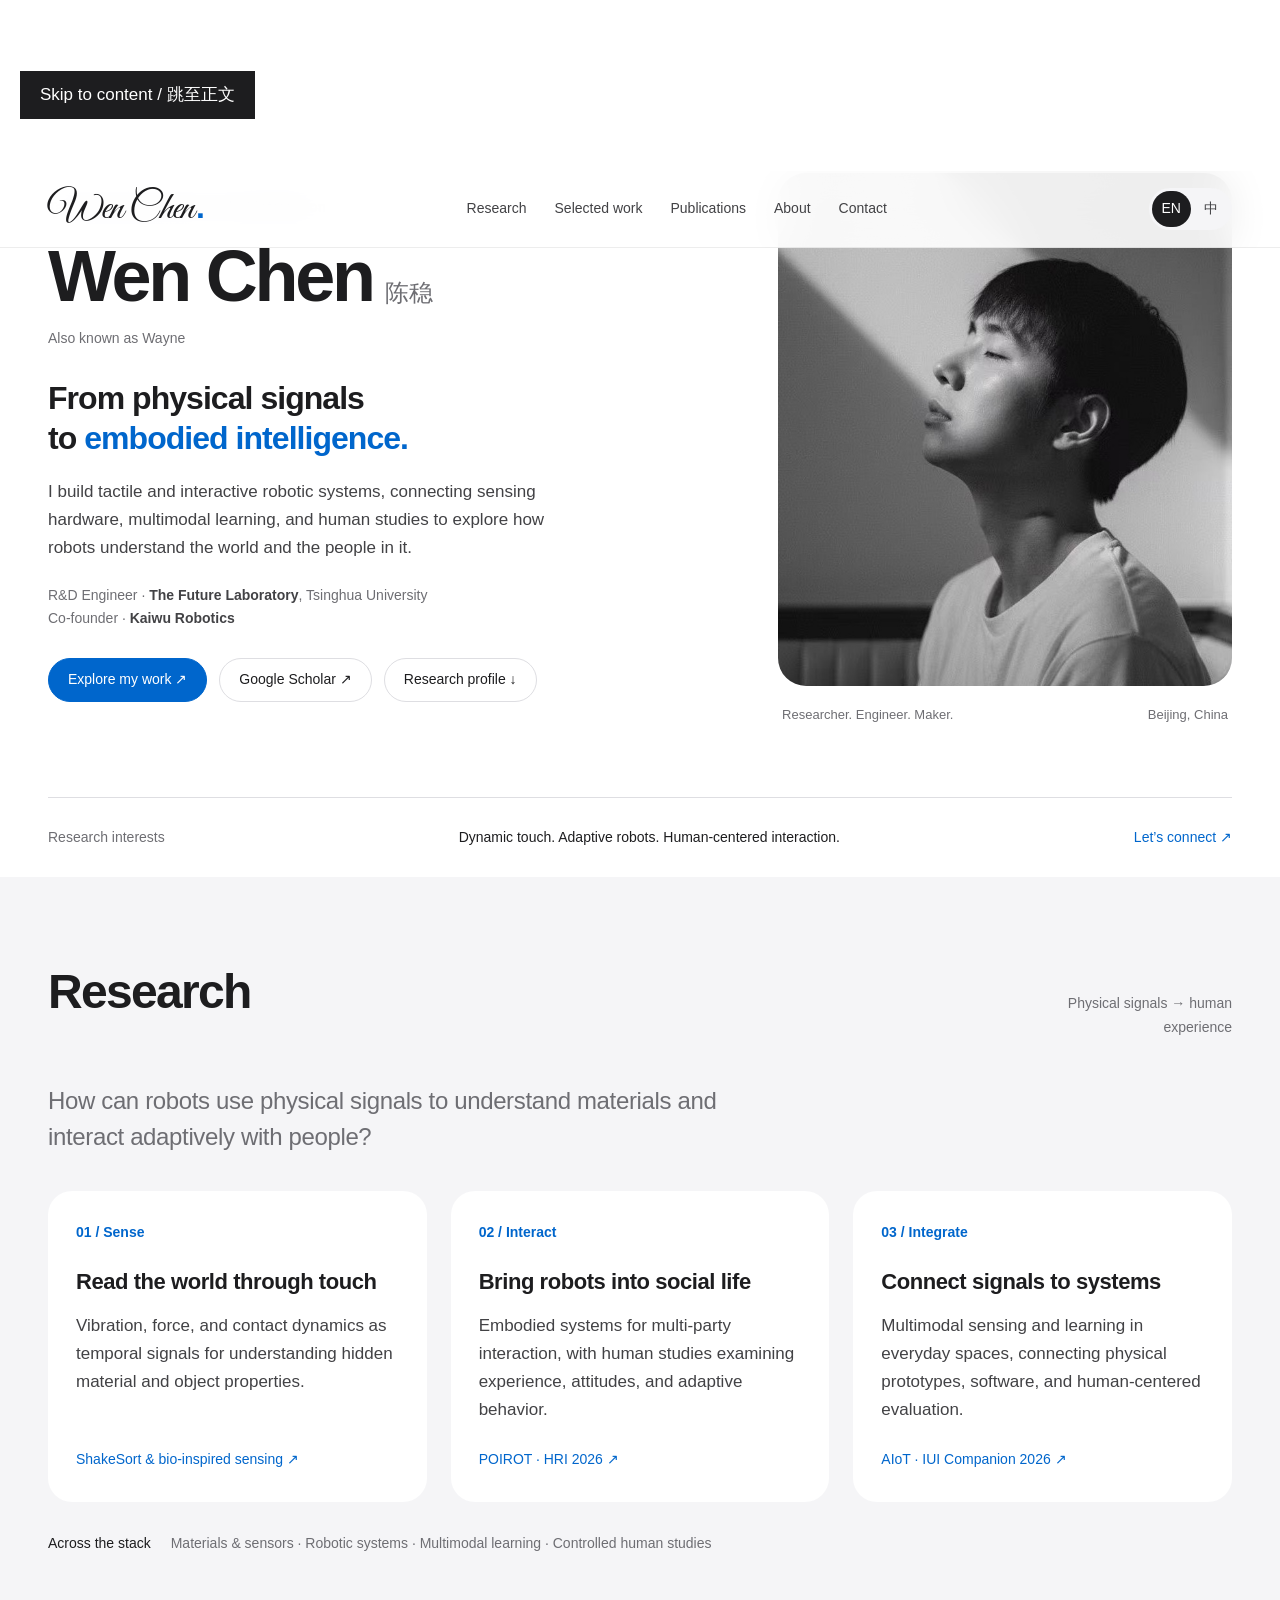
